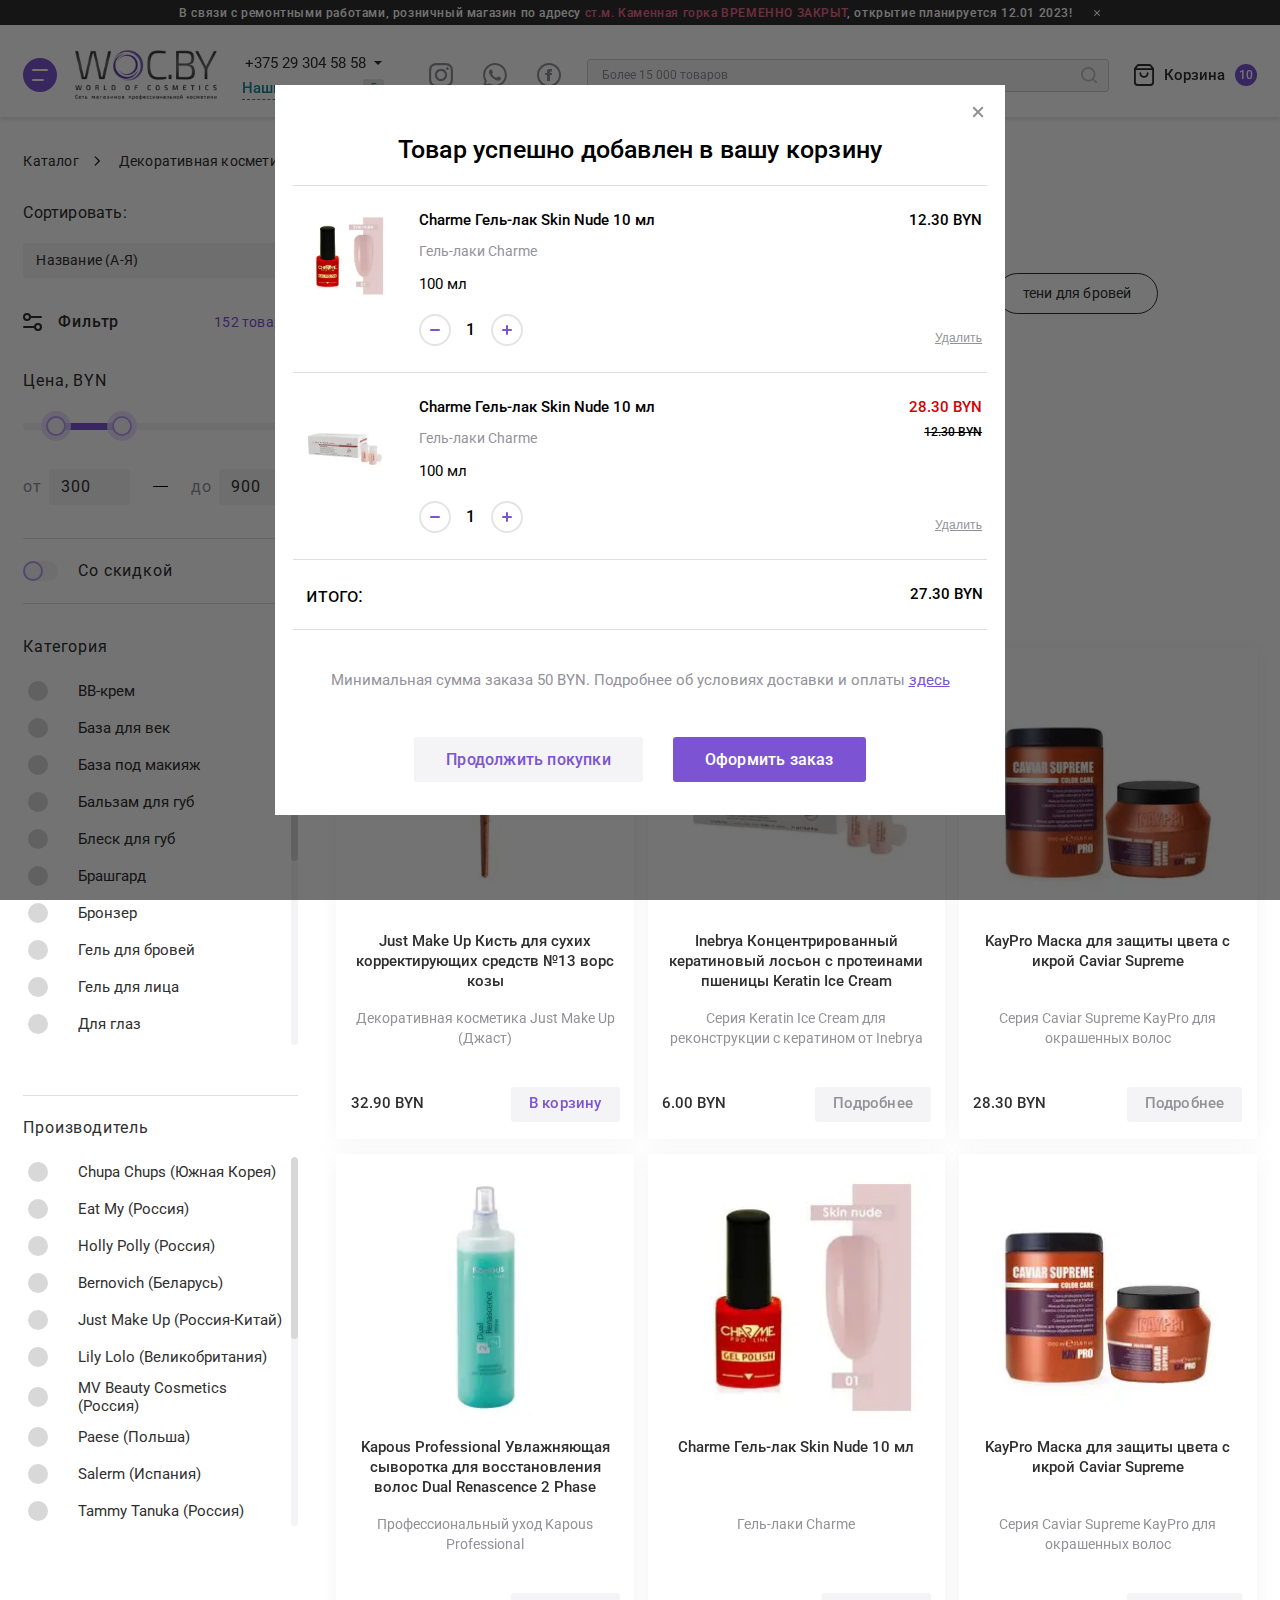
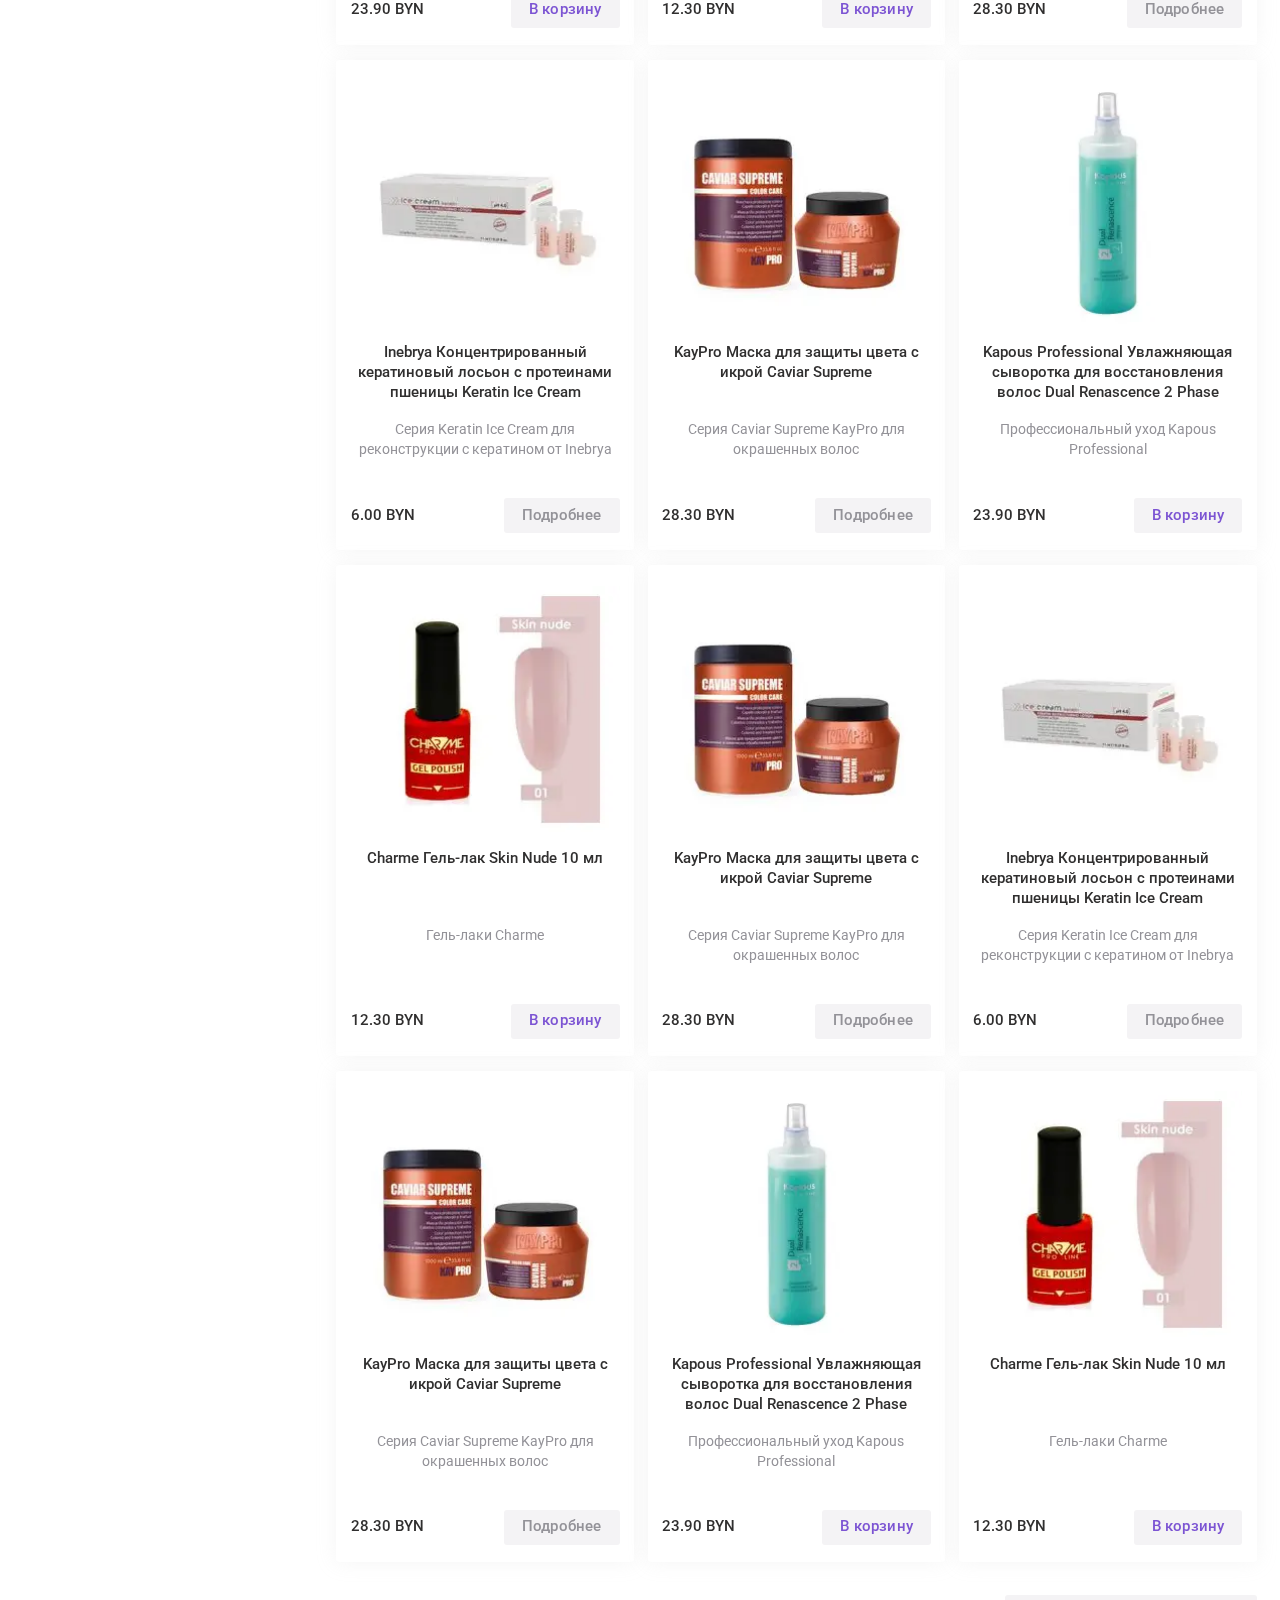
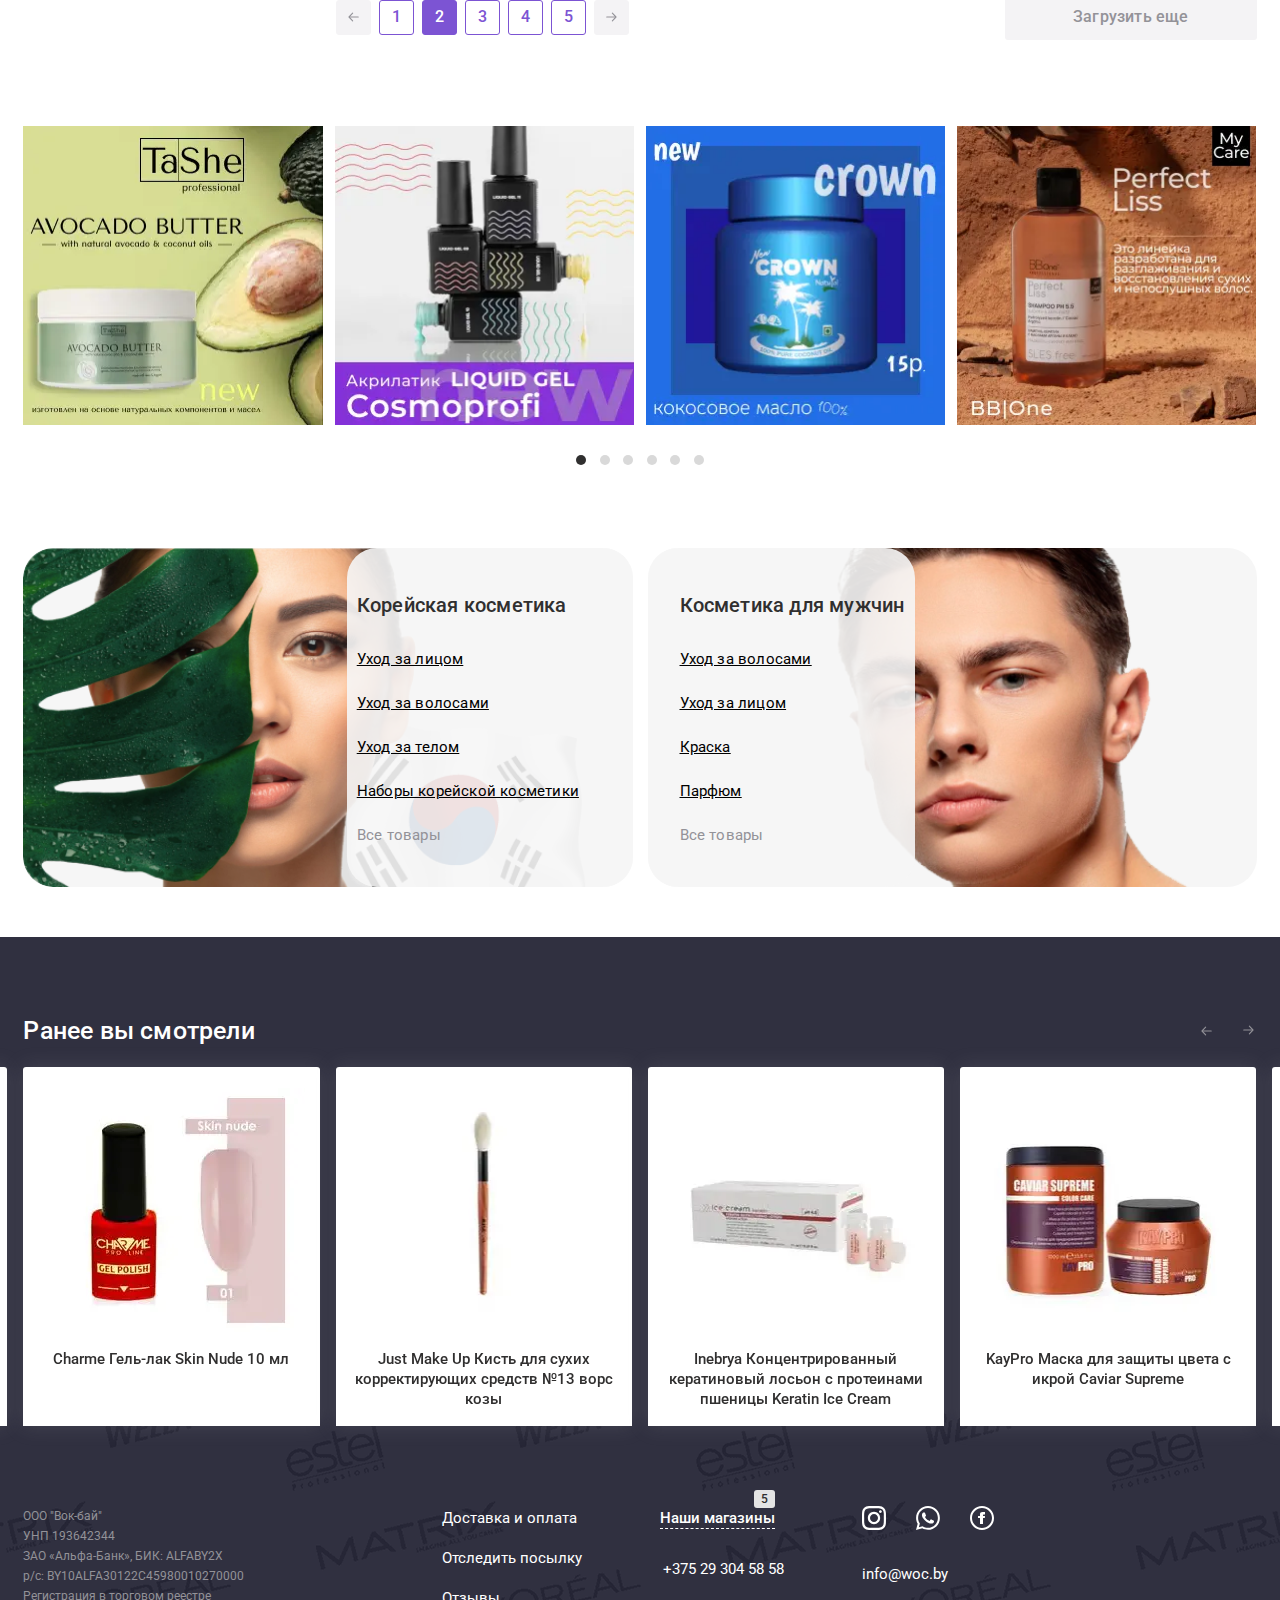
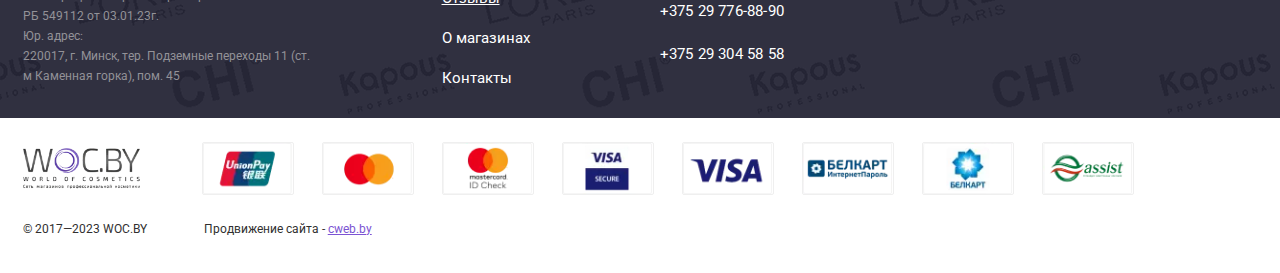
==== catalog.html @ 2f57cf98 "add project" ====
<!DOCTYPE html><html lang="ru"><head><meta charset="UTF-8"><meta http-equiv="X-UA-Compatible" content="IE=edge"><meta name="viewport" content="width=device-width,initial-scale=1"><meta name="format-detection" content="telephone=no"><meta name="description" content="Description"><title>Каталог - WOC</title><link rel="preconnect" href="https://fonts.googleapis.com"><link rel="preconnect" href="https://fonts.gstatic.com" crossorigin><link href="https://fonts.googleapis.com/css2?family=Inter&family=Poppins:wght@400;600&family=Roboto:wght@300;400;500;700&display=swap&_v=20230204043031" rel="stylesheet"><link rel="stylesheet" href="css/style.min.css?_v=20230204043031"><link rel="shortcut icon" href="data:,"></head><body><svg xmlns="http://www.w3.org/2000/svg" style="display: none;"><symbol id="arrow" viewBox="0 0 14 13" fill="none"><path d="M5.88281 1.54175L1.12489 6.50008L5.88281 11.4584" stroke-width="1.41667" stroke-linecap="round" stroke-linejoin="round"/><line x1="0.708333" y1="-0.708333" x2="11.8526" y2="-0.708333" transform="matrix(1 0 0 -1 1.31445 5.81421)" stroke-width="1.41667" stroke-linecap="round"/></symbol><symbol id="card" viewBox="0 0 16 12" fill="none"><rect x="1.33366" y="1.33341" width="13.3333" height="10" rx="1.33333" stroke-width="1.33333"/><path d="M0.666992 4.66675H15.3337" stroke-width="1.33333"/></symbol><symbol id="cart" viewBox="0 0 22 24" fill="none"><path d="M1.46356 4.44373C1.16403 4.80316 1 5.25623 1 5.7241V20C1 21.6569 2.34315 23 4 23H18C19.6569 23 21 21.6569 21 20V5.7241C21 5.25623 20.836 4.80316 20.5364 4.44373L18.2664 1.71963C17.8864 1.26365 17.3235 1 16.7299 1H5.27008C4.67652 1 4.11363 1.26365 3.73364 1.71963L1.46356 4.44373Z" stroke-width="2"/><path d="M1 5.5H21" stroke-width="2"/><path d="M15 10C15 12.2091 13.2091 14 11 14C8.79086 14 7 12.2091 7 10" stroke-width="2" stroke-linecap="round"/></symbol><symbol id="check" viewBox="0 0 10 7" fill="none"><path d="M8.99361 0.661865L3.77059 6.35971L1.39648 3.76978" stroke-width="1.26619" stroke-linecap="round" stroke-linejoin="round"/></symbol><symbol id="down" viewBox="0 0 10 6" fill="none"><path d="M0.916992 0.687988L4.97884 4.74984L9.04069 0.687988" stroke-width="1.16667" stroke-linecap="round" stroke-linejoin="round"/></symbol><symbol id="eye" viewBox="0 0 17 17" fill="none"><path d="M0.946257 9.38963C0.629895 8.83861 0.629893 8.16132 0.946252 7.6103C2.61083 4.71102 5.27333 2.83325 8.27384 2.83325C11.2743 2.83325 13.9368 4.711 15.6014 7.61024C15.9178 8.16126 15.9178 8.83855 15.6014 9.38956C13.9368 12.2888 11.2743 14.1666 8.27381 14.1666C5.27332 14.1666 2.61084 12.2889 0.946257 9.38963Z" stroke-width="1.41667"/><circle cx="8.27344" cy="8.5" r="2.125" stroke-width="1.41667"/></symbol><symbol id="facebook" viewBox="0 0 24 24"><path d="M12 2C17.514 2 22 6.486 22 12C22 17.514 17.514 22 12 22C6.486 22 2 17.514 2 12C2 6.486 6.486 2 12 2ZM12 0C5.373 0 0 5.373 0 12C0 18.627 5.373 24 12 24C18.627 24 24 18.627 24 12C24 5.373 18.627 0 12 0ZM10 10H8V12H10V18H13V12H14.82L15 10H13V9.167C13 8.689 13.096 8.5 13.558 8.5H15V6H12.596C10.798 6 10 6.792 10 8.308V10Z"/></symbol><symbol id="filter" viewBox="0 0 19 18" fill="none"><path d="M1 14H11" stroke-width="2" stroke-linecap="round"/><path d="M8 4H18" stroke-width="2" stroke-linecap="round"/><circle cx="15" cy="14" r="3" stroke-width="2"/><circle cx="4" cy="4" r="3" stroke-width="2"/></symbol><symbol id="gift" viewBox="0 0 15 15" stroke="none"><path fill-rule="evenodd" clip-rule="evenodd" d="M11.1144 4.18696C11.2551 4.08713 11.4065 3.96924 11.5544 3.83696C11.9519 3.48169 12.3248 3.02263 12.4003 2.53103C12.4625 2.14256 12.3381 1.79504 12.027 1.4679C11.6537 1.08971 11.1559 0.967034 10.6529 1.02069C11.1559 0.967041 11.6537 1.08972 12.027 1.46791C12.338 1.79505 12.4625 2.14257 12.4003 2.53104C12.2967 3.20569 11.6329 3.81905 11.1144 4.18697H13.8107C14.1011 4.18697 14.3292 4.41186 14.3292 4.69807H14.35L14.3498 7.49886H14.3499L14.35 4.69806H14.3293C14.3293 4.41185 14.1011 4.18696 13.8107 4.18696H11.1144ZM13.6447 7.49886H13.6447L13.6448 13.489C13.6448 13.6634 13.5601 13.815 13.4283 13.9068C13.5601 13.815 13.6448 13.6634 13.6448 13.489L13.6447 7.49886ZM0.69162 4.21648C0.746611 4.19735 0.806118 4.18697 0.868497 4.18697H3.56484C3.56484 4.18696 3.56484 4.18696 3.56483 4.18696H0.868521C0.806134 4.18696 0.746618 4.19734 0.69162 4.21648ZM3.24968 1.08696C3.95935 0.846098 4.82876 1.13119 5.43145 1.63148C6.44782 2.4901 7.04924 3.49178 7.3396 4.0438C7.33961 4.0438 7.33961 4.04379 7.33962 4.04378C7.28403 3.9381 7.21705 3.81595 7.13794 3.68148C6.80379 3.1135 6.25328 2.32572 5.43147 1.63147C4.82878 1.13118 3.95936 0.846083 3.24968 1.08696ZM12.1784 3.7021C12.443 3.3942 12.68 3.01322 12.7461 2.58526C12.8281 2.07047 12.6524 1.61757 12.2807 1.22669L12.2761 1.22202C11.8115 0.751412 11.1992 0.610427 10.6158 0.672668C10.0374 0.734368 9.46572 0.995617 9.02421 1.36218L9.02191 1.36412C8.23934 2.02527 7.69345 2.76537 7.33965 3.33818C6.98586 2.76532 6.43997 2.02524 5.65735 1.3641L5.65502 1.36217C5.21513 0.997013 4.64427 0.729888 4.06517 0.665152C3.48125 0.599878 2.86788 0.74076 2.40317 1.22197C2.02103 1.60045 1.8521 2.07787 1.93322 2.58538C1.99975 3.01591 2.24431 3.3976 2.5099 3.70349C2.54944 3.74903 2.59003 3.79355 2.63131 3.83696H0.868521C0.389631 3.83696 0 4.21381 0 4.69806V7.84886H0.705152V13.489C0.705152 13.9732 1.09478 14.3501 1.57367 14.3501H13.1263C13.6052 14.3501 13.9948 13.9732 13.9948 13.489L13.9947 7.84886H14.6998L14.7 4.34806H14.6061C14.4714 4.04387 14.1656 3.83696 13.8107 3.83696H12.0567C12.0982 3.7931 12.1389 3.74812 12.1784 3.7021ZM2.92184 1.75408C2.69368 1.979 2.61064 2.20388 2.65216 2.4697C2.75575 3.18517 3.83436 3.94166 4.29066 4.18694H6.9042C6.9042 4.18695 6.9042 4.18695 6.9042 4.18695H4.29063C3.83434 3.94167 2.75573 3.18517 2.65214 2.46971C2.61061 2.20389 2.69366 1.97901 2.92181 1.75409C3.05053 1.6231 3.19587 1.53555 3.35019 1.48274C3.19588 1.53555 3.05054 1.6231 2.92184 1.75408ZM6.30496 3.83694H4.38173C4.17077 3.71498 3.85568 3.50158 3.57477 3.24583C3.24245 2.94328 3.03153 2.64715 2.99857 2.41954L2.99797 2.41568C2.97694 2.28109 3.00413 2.1645 3.16758 2.00336L3.17148 1.9994C3.38404 1.78308 3.67405 1.72828 4.0117 1.79359C4.35472 1.85993 4.69611 2.04454 4.91763 2.22789C5.55084 2.75508 6.00425 3.35367 6.30496 3.83694ZM9.7145 1.7997C9.63469 1.85125 9.56144 1.90493 9.49662 1.95861C8.56328 2.73537 8.00329 3.65547 7.73376 4.18698H10.3472C10.3472 4.18698 10.3472 4.18698 10.3472 4.18697H7.73379C7.78617 4.08368 7.84952 3.96571 7.92444 3.83697C8.23507 3.30326 8.74469 2.58441 9.49664 1.9586C9.56146 1.90492 9.6347 1.85125 9.7145 1.7997ZM11.063 3.24591C10.7821 3.50162 10.467 3.715 10.2561 3.83697H8.33291C8.63354 3.35367 9.08693 2.75502 9.72017 2.22792C9.94169 2.04456 10.283 1.85999 10.6261 1.79365C10.9637 1.72836 11.2537 1.78318 11.4664 1.99949L11.4703 2.00336C11.6336 2.16434 11.6608 2.281 11.6398 2.41588L11.6393 2.4195C11.6063 2.64723 11.3953 2.94337 11.063 3.24591ZM1.07319 6.74005V4.94585H6.7614V6.74002L1.07319 6.74005ZM0.788053 4.60191C0.748007 4.61544 0.723163 4.65067 0.723163 4.6981V7.09006L7.11137 7.09003V7.09002L0.723187 7.09005V4.6981C0.723187 4.65067 0.748021 4.61545 0.788053 4.60191ZM6.76144 13.2208H1.79919V7.84893H6.76144V13.2208ZM12.8385 13.2413L7.87623 13.2411V7.84881H12.8385L12.8385 13.2413ZM7.52623 7.49882H7.52621V13.5911L13.0848 13.5913C13.0876 13.5913 13.0903 13.5912 13.0931 13.591C13.0903 13.5912 13.0876 13.5913 13.0848 13.5913L7.52623 13.5911V7.49882ZM13.5645 6.74005H7.87633V4.94588H13.5645L13.5645 6.74005ZM13.9145 7.09005H7.52633V4.59588H7.52631V7.09006H13.9145V7.09005ZM1.53215 13.5708C1.49063 13.5708 1.44919 13.5298 1.44919 13.489V7.49894H1.44917V13.489C1.44917 13.5298 1.49061 13.5708 1.53213 13.5708H7.11142V13.5708H1.53215Z"/></symbol><symbol id="heart" viewBox="0 0 15 13" fill="none"><path d="M2.50191 2.04341C1.22202 3.32331 1.22202 5.39842 2.50191 6.67831L7.4662 11.6426L7.50032 11.6085L7.53449 11.6426L12.4988 6.67835C13.7787 5.39846 13.7787 3.32335 12.4988 2.04346C11.2189 0.763565 9.14377 0.763566 7.86388 2.04346L7.73607 2.17127C7.60589 2.30144 7.39484 2.30144 7.26466 2.17127L7.13681 2.04341C5.85692 0.763523 3.7818 0.763524 2.50191 2.04341Z" stroke-width="1.33333" stroke-linecap="round" stroke-linejoin="round"/></symbol><symbol id="instagram" viewBox="0 0 24 24"><path d="M12 2.163C15.204 2.163 15.584 2.175 16.85 2.233C20.102 2.381 21.621 3.924 21.769 7.152C21.827 8.417 21.838 8.797 21.838 12.001C21.838 15.206 21.826 15.585 21.769 16.85C21.62 20.075 20.105 21.621 16.85 21.769C15.584 21.827 15.206 21.839 12 21.839C8.796 21.839 8.416 21.827 7.151 21.769C3.891 21.62 2.38 20.07 2.232 16.849C2.174 15.584 2.162 15.205 2.162 12C2.162 8.796 2.175 8.417 2.232 7.151C2.381 3.924 3.896 2.38 7.151 2.232C8.417 2.175 8.796 2.163 12 2.163ZM12 0C8.741 0 8.333 0.014 7.053 0.072C2.695 0.272 0.273 2.69 0.073 7.052C0.014 8.333 0 8.741 0 12C0 15.259 0.014 15.668 0.072 16.948C0.272 21.306 2.69 23.728 7.052 23.928C8.333 23.986 8.741 24 12 24C15.259 24 15.668 23.986 16.948 23.928C21.302 23.728 23.73 21.31 23.927 16.948C23.986 15.668 24 15.259 24 12C24 8.741 23.986 8.333 23.928 7.053C23.732 2.699 21.311 0.273 16.949 0.073C15.668 0.014 15.259 0 12 0V0ZM12 5.838C8.597 5.838 5.838 8.597 5.838 12C5.838 15.403 8.597 18.163 12 18.163C15.403 18.163 18.162 15.404 18.162 12C18.162 8.597 15.403 5.838 12 5.838ZM12 16C9.791 16 8 14.21 8 12C8 9.791 9.791 8 12 8C14.209 8 16 9.791 16 12C16 14.21 14.209 16 12 16ZM18.406 4.155C17.61 4.155 16.965 4.8 16.965 5.595C16.965 6.39 17.61 7.035 18.406 7.035C19.201 7.035 19.845 6.39 19.845 5.595C19.845 4.8 19.201 4.155 18.406 4.155Z"/></symbol><symbol id="ok" viewBox="0 0 13 23"><path d="M6.50795 11.6876C9.71094 11.6865 12.3054 9.06869 12.3043 5.8417C12.3033 2.61366 9.70578 -0.00104099 6.50382 3.10914e-07C3.30187 0.00104161 0.706412 2.61887 0.707445 5.84586C0.711578 9.07181 3.30703 11.6855 6.50795 11.6876ZM6.50795 3.42588C7.83461 3.42588 8.9102 4.50987 8.9102 5.8469C8.9102 7.18393 7.83461 8.26688 6.50795 8.26688C5.1813 8.26688 4.10571 7.18289 4.10571 5.84586C4.10778 4.50987 5.18233 3.42692 6.50795 3.42588ZM8.85233 16.4557C10.0457 16.1829 11.1843 15.707 12.2206 15.0499C13.01 14.5366 13.2373 13.4765 12.728 12.681C12.2268 11.8979 11.1957 11.6615 10.4084 12.1499C8.02059 13.6546 4.98912 13.6546 2.60134 12.1499C1.80886 11.649 0.762206 11.8885 0.263159 12.6862C-0.237953 13.4848 -0.00237881 14.5428 0.791136 15.0478C0.792169 15.0478 0.793202 15.0489 0.793202 15.0489C1.82849 15.7049 2.9671 16.1808 4.15944 16.4546L0.917189 19.7222C0.271425 20.4095 0.301389 21.4945 0.984348 22.1453C1.64044 22.7701 2.6654 22.7701 3.3215 22.1453L6.50589 18.934L9.69234 22.1453C10.3557 22.8128 11.4292 22.8128 12.0925 22.1453C12.7548 21.4768 12.7548 20.3949 12.0925 19.7264L8.85233 16.4557Z"/></symbol><symbol id="percent" viewBox="0 0 12 12" stroke="none"><path d="M0.586966 0.587057C-0.112874 1.2869 -0.112874 2.42153 0.586966 3.12137C1.28681 3.82121 2.42144 3.82121 3.12128 3.12137C3.82112 2.42153 3.82112 1.2869 3.12128 0.587057C2.42144 -0.112783 1.28681 -0.112783 0.586966 0.587057ZM0.225 10.0001C-0.075 10.3001 -0.075 10.7863 0.225 11.0862C0.524822 11.386 1.01124 11.3862 1.31108 11.0862L11.0862 1.31108C11.3862 1.01108 11.3862 0.52484 11.0862 0.225C10.7862 -0.075 10.2999 -0.075 10.0001 0.225L0.225 10.0001ZM8.1898 8.18989C7.48996 8.88973 7.48996 10.0244 8.1898 10.7242C8.88964 11.424 10.0243 11.424 10.7241 10.7242C11.4239 10.0244 11.4239 8.88973 10.7241 8.18989C10.0243 7.49005 8.88964 7.49005 8.1898 8.18989Z"/></symbol><symbol id="phone" viewBox="0 0 16 16" fill="none"><path d="M11.5682 1.32146L13.8902 1.57946C14.5127 1.64863 14.9928 2.14234 14.9274 2.76524C14.764 4.32243 13.9944 7.39287 10.6939 10.6934C7.39341 13.9939 4.32255 14.7639 2.76508 14.9276C2.14207 14.9931 1.64819 14.513 1.57901 13.8904L1.32104 11.5686C1.26207 11.0379 1.52405 10.5228 1.98772 10.258L3.65099 9.30779C4.17529 9.00828 4.83518 9.09669 5.26215 9.52366L5.68885 9.95036C6.00546 10.267 6.46171 10.4009 6.86635 10.2092C7.3458 9.98213 8.03875 9.56092 8.79962 8.80004C9.5605 8.03916 9.98171 7.34622 10.2088 6.86677C10.4005 6.46213 10.2665 6.00588 9.94994 5.68927L9.52324 5.26257C9.09627 4.8356 9.00786 4.17571 9.30738 3.65141L10.2575 1.98814C10.5224 1.52447 11.0375 1.26249 11.5682 1.32146Z" stroke-width="1.33913" stroke-linecap="round" stroke-linejoin="round"/></symbol><symbol id="search" viewBox="0 0 18 18" fill="none"><path d="M8.2 15.4C12.1764 15.4 15.4 12.1764 15.4 8.2C15.4 4.22355 12.1764 1 8.2 1C4.22355 1 1 4.22355 1 8.2C1 12.1764 4.22355 15.4 8.2 15.4Z" stroke-width="2" stroke-linecap="round" stroke-linejoin="round"/><path d="M16.9998 17L13.7998 13.8" stroke-width="2" stroke-linecap="round" stroke-linejoin="round"/></symbol><symbol id="share" viewBox="0 0 18 22"><path d="M14.2502 0.000228279C12.1881 0.000228279 10.5002 1.72738 10.5002 3.83742C10.5002 4.16718 10.5478 4.48285 10.6252 4.78868L6.05469 7.9783C5.41781 7.46795 4.61669 7.16281 3.75 7.16281C1.6879 7.16281 0 8.88995 0 11C0 13.11 1.6879 14.8372 3.75 14.8372C4.62053 14.8372 5.42428 14.5281 6.06254 14.0139L10.625 17.2035C10.5464 17.5117 10.5 17.8304 10.5 18.1628C10.5 20.2729 12.1879 22 14.25 22C16.3121 22 18 20.2729 18 18.1628C18 16.0528 16.3121 14.3256 14.25 14.3256C13.0544 14.3256 11.9849 14.9055 11.297 15.8045L7.03916 12.8387C7.33387 12.2914 7.50005 11.6658 7.50005 11C7.50005 10.3303 7.32933 9.70289 7.0313 9.15331L11.297 6.18743C11.9847 7.08926 13.0523 7.67439 14.25 7.67439C16.3121 7.67439 18 5.94724 18 3.83719C18 1.72715 16.3121 0 14.25 0L14.2502 0.000228279ZM14.2502 1.5352C15.5017 1.5352 16.5001 2.55694 16.5001 3.83742C16.5001 5.11809 15.5016 6.13965 14.2502 6.13965C12.9986 6.13965 12.0003 5.1179 12.0003 3.83742C12.0003 2.55676 12.9988 1.5352 14.2502 1.5352ZM3.75019 8.69796C5.00175 8.69796 6.0001 9.7197 6.0001 11.0002C6.0001 12.2808 5.00157 13.3024 3.75019 13.3024C2.49862 13.3024 1.50028 12.2807 1.50028 11.0002C1.50028 9.71952 2.4988 8.69796 3.75019 8.69796ZM14.2502 15.8607C15.5017 15.8607 16.5001 16.8825 16.5001 18.1629C16.5001 19.4436 15.5016 20.4652 14.2502 20.4652C12.9986 20.4652 12.0003 19.4434 12.0003 18.1629C12.0003 16.8823 12.9988 15.8607 14.2502 15.8607Z"/></symbol><symbol id="star" viewBox="0 0 15 15"><path d="M6.77055 1.66123C6.93095 1.277 7.4753 1.277 7.6357 1.66123L9.01168 4.95741C9.07578 5.11097 9.21649 5.21903 9.38138 5.24135L13.0079 5.73218C13.4142 5.78718 13.5591 6.30061 13.2414 6.55987L10.4412 8.84488C10.3028 8.95784 10.2406 9.13967 10.2809 9.31374L11.1761 13.1824C11.2731 13.6013 10.8021 13.9188 10.4502 13.6718L7.47241 11.5818C7.3108 11.4684 7.09545 11.4684 6.93384 11.5818L3.95606 13.6718C3.60417 13.9188 3.13317 13.6013 3.23009 13.1824L4.12528 9.31373C4.16556 9.13967 4.10339 8.95785 3.96497 8.84489L1.16488 6.55987C0.847173 6.3006 0.992014 5.78718 1.39837 5.73218L5.02487 5.24135C5.18976 5.21903 5.33047 5.11097 5.39457 4.95741L6.77055 1.66123Z" stroke-width="1.25" stroke-miterlimit="3.3292" stroke-linecap="round" stroke-linejoin="round"/></symbol><symbol id="star-fill" viewBox="0 0 12 12"><path d="M9.38346 11.9999C9.29985 11.9999 9.21586 11.979 9.13903 11.9367L5.99995 10.2093L2.86086 11.9366C2.78404 11.9791 2.70005 11.9998 2.61643 11.9998C2.50752 11.9998 2.39926 11.9644 2.30764 11.8949C2.1459 11.7718 2.0648 11.5633 2.09875 11.3571L2.69818 7.69832L0.15863 5.10719C0.0153997 4.96106 -0.0360343 4.74261 0.0257236 4.54353C0.0875743 4.34454 0.25201 4.19948 0.449824 4.1694L3.95939 3.63553L5.52888 0.306464C5.61743 0.118773 5.80001 0 5.99996 0C6.19992 0 6.38249 0.118768 6.47104 0.306464L8.04063 3.63553L11.5502 4.1694C11.748 4.19939 11.9125 4.34444 11.9743 4.54353C12.036 4.74252 11.9845 4.96107 11.8414 5.10719L9.30183 7.69832L9.90127 11.3571C9.93512 11.5632 9.85411 11.7717 9.69237 11.8949C9.60076 11.9646 9.49232 12 9.38349 12L9.38346 11.9999Z"/></symbol><symbol id="telegram" viewBox="0 0 24 20"><path fill-rule="evenodd" clip-rule="evenodd" d="M18.3844 19.7789C18.7064 20.0069 19.1214 20.0639 19.4914 19.9239C19.8614 19.7829 20.1334 19.4669 20.2154 19.0839C21.0844 14.9999 23.1924 4.6629 23.9834 0.947904C24.0434 0.667904 23.9434 0.376904 23.7234 0.189904C23.5034 0.00290415 23.1984 -0.051096 22.9264 0.049904C18.7334 1.6019 5.8204 6.4469 0.542398 8.3999C0.207398 8.5239 -0.0106021 8.8459 0.000397854 9.1989C0.0123979 9.5529 0.250398 9.8599 0.593398 9.9629C2.9604 10.6709 6.0674 11.6559 6.0674 11.6559C6.0674 11.6559 7.5194 16.0409 8.2764 18.2709C8.3714 18.5509 8.5904 18.7709 8.8794 18.8469C9.1674 18.9219 9.4754 18.8429 9.6904 18.6399C10.9064 17.4919 12.7864 15.7169 12.7864 15.7169C12.7864 15.7169 16.3584 18.3359 18.3844 19.7789ZM7.3744 11.1019L9.0534 16.6399L9.4264 13.1329C9.4264 13.1329 15.9134 7.2819 19.6114 3.9469C19.7194 3.8489 19.7344 3.6849 19.6444 3.5699C19.5554 3.4549 19.3914 3.4279 19.2684 3.5059C14.9824 6.2429 7.3744 11.1019 7.3744 11.1019Z"/></symbol><symbol id="viber" viewBox="0 0 24 24"><path fill-rule="evenodd" clip-rule="evenodd" d="M12.892 13.745C12.892 13.745 13.319 13.783 13.548 13.498L13.996 12.935C14.212 12.655 14.734 12.477 15.245 12.761C15.921 13.143 16.795 13.743 17.394 14.302C17.724 14.58 17.801 14.99 17.576 15.423L17.574 15.432C17.342 15.84 17.033 16.223 16.642 16.58L16.633 16.586C16.193 16.953 15.687 17.166 15.146 16.99L15.136 16.976C14.164 16.701 11.832 15.512 10.346 14.327C7.91501 12.409 6.18701 9.245 5.70901 7.549L5.69401 7.539C5.51801 6.996 5.73301 6.49 6.09801 6.051L6.10501 6.043C6.46201 5.652 6.84401 5.342 7.25301 5.111L7.26201 5.109C7.69401 4.884 8.10401 4.96 8.38301 5.291C8.75001 5.67 9.43901 6.582 9.92301 7.44C10.207 7.95 10.029 8.473 9.75001 8.688L9.18601 9.136C8.90201 9.366 8.93901 9.793 8.93901 9.793C8.93901 9.793 9.77301 12.949 12.892 13.745ZM17.799 11.129C17.632 11.129 17.496 10.994 17.495 10.827C17.481 8.997 16.931 7.539 15.861 6.495C14.789 5.45 13.434 4.914 11.834 4.903C11.666 4.902 11.531 4.765 11.533 4.597C11.534 4.43 11.669 4.296 11.836 4.296H11.838C13.6 4.308 15.096 4.902 16.285 6.06C17.475 7.222 18.087 8.825 18.102 10.823C18.103 10.99 17.969 11.127 17.801 11.129H17.799ZM16.204 10.505H16.197C16.029 10.501 15.896 10.362 15.9 10.195C15.924 9.157 15.627 8.317 14.994 7.626C14.364 6.937 13.499 6.561 12.349 6.477C12.182 6.464 12.056 6.319 12.068 6.152C12.081 5.985 12.226 5.859 12.393 5.871C13.687 5.966 14.713 6.419 15.442 7.216C16.175 8.016 16.534 9.023 16.507 10.208C16.503 10.373 16.368 10.505 16.204 10.505ZM14.646 9.983C14.485 9.983 14.351 9.857 14.343 9.694C14.292 8.664 13.806 8.16 12.816 8.106C12.648 8.097 12.52 7.954 12.529 7.787C12.538 7.619 12.68 7.491 12.848 7.5C14.156 7.57 14.882 8.319 14.949 9.664C14.958 9.831 14.829 9.974 14.661 9.982L14.646 9.983ZM21.463 13.452C20.858 18.329 17.291 18.637 16.633 18.848C16.353 18.938 13.751 19.585 10.481 19.372C10.481 19.372 8.04301 22.312 7.28201 23.077C7.16301 23.196 7.02401 23.244 6.93001 23.222C6.79901 23.19 6.76301 23.034 6.76501 22.808L6.78501 18.792C2.02301 17.469 2.30001 12.496 2.35401 9.893C2.40801 7.29 2.89701 5.157 4.35001 3.723C6.96001 1.359 12.337 1.712 12.337 1.712C16.878 1.732 19.054 3.099 19.559 3.557C21.234 4.991 22.087 8.424 21.463 13.452ZM20.811 2.339C20.214 1.791 17.804 0.0409988 12.436 0.0169988C12.436 0.0169988 6.10601 -0.365001 3.02001 2.467C1.30201 4.185 0.698007 6.698 0.634007 9.815C0.571007 12.933 0.488007 18.773 6.11801 20.357L6.12401 20.359L6.12001 22.775C6.12001 22.775 6.08501 23.754 6.72901 23.954C7.50801 24.195 7.96501 23.452 8.71001 22.65C9.11801 22.21 9.68101 21.564 10.107 21.07C13.958 21.392 16.919 20.653 17.256 20.544C18.033 20.291 22.433 19.728 23.149 13.887C23.887 7.865 22.791 4.057 20.811 2.339Z"/></symbol><symbol id="vk" viewBox="0 0 24 14"><path d="M13.162 13.994C13.771 13.994 14.02 13.588 14.013 13.079C13.982 11.162 14.727 10.13 16.072 11.475C17.56 12.963 17.868 13.994 19.675 13.994H22.875C23.683 13.994 24.001 13.734 24.001 13.326C24.001 12.463 22.58 10.94 21.376 9.822C19.69 8.257 19.611 8.22 21.063 6.336C22.864 3.997 25.22 1 23.136 1H19.155C18.383 1 18.327 1.435 18.052 2.083C17.057 4.43 15.166 7.47 14.448 7.005C13.697 6.52 14.041 4.599 14.098 1.744C14.113 0.99 14.109 0.473 12.957 0.205C12.328 0.0599999 11.716 0 11.148 0C8.875 0 7.307 0.953 8.198 1.119C9.769 1.412 9.618 4.811 9.252 6.279C8.614 8.835 6.216 4.255 5.217 1.974C4.976 1.426 4.902 1 4.042 1H0.787C0.295 1 0 1.16 0 1.516C0 2.118 2.96 8.236 5.786 11.286C8.542 14.261 11.266 13.994 13.162 13.994Z"/></symbol><symbol id="whatsapp" viewBox="0 0 24 24"><path d="M0 24L1.687 17.837C0.646 16.033 0.099 13.988 0.1 11.891C0.103 5.335 5.438 0 11.993 0C15.174 0.001 18.16 1.24 20.406 3.488C22.651 5.736 23.887 8.724 23.886 11.902C23.883 18.459 18.548 23.794 11.993 23.794C10.003 23.793 8.042 23.294 6.305 22.346L0 24ZM6.597 20.193C8.273 21.188 9.873 21.784 11.989 21.785C17.437 21.785 21.875 17.351 21.878 11.9C21.88 6.438 17.463 2.01 11.997 2.008C6.545 2.008 2.11 6.442 2.108 11.892C2.107 14.117 2.759 15.783 3.854 17.526L2.855 21.174L6.597 20.193ZM17.984 14.729C17.91 14.605 17.712 14.531 17.414 14.382C17.117 14.233 15.656 13.514 15.383 13.415C15.111 13.316 14.913 13.266 14.714 13.564C14.516 13.861 13.946 14.531 13.773 14.729C13.6 14.927 13.426 14.952 13.129 14.803C12.832 14.654 11.874 14.341 10.739 13.328C9.856 12.54 9.259 11.567 9.086 11.269C8.913 10.972 9.068 10.811 9.216 10.663C9.35 10.53 9.513 10.316 9.662 10.142C9.813 9.97 9.862 9.846 9.962 9.647C10.061 9.449 10.012 9.275 9.937 9.126C9.862 8.978 9.268 7.515 9.021 6.92C8.779 6.341 8.534 6.419 8.352 6.41L7.782 6.4C7.584 6.4 7.262 6.474 6.99 6.772C6.718 7.07 5.95 7.788 5.95 9.251C5.95 10.714 7.015 12.127 7.163 12.325C7.312 12.523 9.258 15.525 12.239 16.812C12.948 17.118 13.502 17.301 13.933 17.438C14.645 17.664 15.293 17.632 15.805 17.556C16.376 17.471 17.563 16.837 17.811 16.143C18.059 15.448 18.059 14.853 17.984 14.729Z"/></symbol></svg><div class="wrapper"><header class="header"><div class="header__wrapper"><div class="header__warning header-warning lock-padding"><div class="header-warning__container"><div class="header-warning__inner"><p class="header-warning__text">В связи с ремонтными работами, розничный магазин по адресу <mark>ст.м. Каменная горка ВРЕМЕННО ЗАКРЫТ</mark>, открытие планируется 12.01 2023!</p><button class="header-warning__close" aria-label="#"></button></div></div></div><div class="header__main lock-padding"><div class="header__container"><div class="header__inner"><div class="header__top header-top"><button class="header-top__burger header-burger" aria-label="#"><span></span> <span></span></button><div class="header-top__logo header-logo"><a class="header-logo__link image" href="#"><picture><source srcset="img/logo.webp" type="image/webp"><img src="img/logo.png" alt="Лого" width="176" height="62"></picture></a></div><div class="header-top__inner"><div class="header-top__phone-stores"><div class="header-top__phone header-phone"><div class="header-phone__main"><a class="header-phone__tel" href="tel:+375293045858" data-da=".header-phone__list-item_main,767,first">+375 29 304 58 58</a> <button class="header-phone__show" aria-label="#"><svg width="16" height="16"><use xlink:href="#phone"></use></svg></button></div><div class="header-phone__inner"><ul class="header-phone__list"><li class="header-phone__list-item header-phone__list-item_main"></li><li class="header-phone__list-item"><a class="header-phone__tel header-phone__tel_list" href="tel:+375297768890">+375 29 776-88-90</a></li><li class="header-phone__list-item"><a class="header-phone__tel header-phone__tel_list" href="tel:+375293045858">+375 29 304 58 58</a></li><li class="header-phone__list-item header-phone__list-item_socials"><div class="header-phone__socials header-socials"><ul class="header-socials__list"><li class="header-socials__item"><a class="header-socials__link" href="#" target="_blank" aria-label="#"><svg width="24" height="24"><use xlink:href="#instagram"></use></svg></a></li><li class="header-socials__item"><a class="header-socials__link" href="#" target="_blank" aria-label="#"><svg width="24" height="24"><use xlink:href="#whatsapp"></use></svg></a></li><li class="header-socials__item"><a class="header-socials__link" href="#" target="_blank" aria-label="#"><svg width="24" height="24"><use xlink:href="#facebook"></use></svg></a></li></ul></div></li></ul></div></div><div class="header-top__stores header-stores"><a class="header-stores__link" href="#" data-count="5" data-da=".header-links__item_stores,767,first"><span>Наши магазины</span></a></div></div><div class="header-top__socials header-socials" data-da=".header-nav,1199,last"><div class="header-socials__tels"><a class="header-socials__tel" href="tel:+375293045858">+375 29 304 58 58</a> <a class="header-socials__tel" href="tel:+375297768890">+375 29 776-88-90</a> <a class="header-socials__tel" href="tel:+375293045858">+375 29 304 58 58</a></div><ul class="header-socials__list"><li class="header-socials__item"><a class="header-socials__link" href="#" target="_blank" aria-label="#"><svg width="24" height="24"><use xlink:href="#instagram"></use></svg></a></li><li class="header-socials__item"><a class="header-socials__link" href="#" target="_blank" aria-label="#"><svg width="24" height="24"><use xlink:href="#whatsapp"></use></svg></a></li><li class="header-socials__item"><a class="header-socials__link" href="#" target="_blank" aria-label="#"><svg width="24" height="24"><use xlink:href="#facebook"></use></svg></a></li></ul><a class="header-socials__mail" href="mailto:info@woc.by">info@woc.by</a></div><nav class="header-top__nav header-nav" data-da=".header-top,319,last"><div class="header-nav__spollers"></div><div class="header-nav__links"><ul class="header-nav__list"><li class="header-nav__item"><a class="header-nav__link" href="#">Доставка и оплата</a></li><li class="header-nav__item"><a class="header-nav__link" href="#">Отследить посылку</a></li><li class="header-nav__item"><a class="header-nav__link" href="#" data-count="103">Отзывы</a></li><li class="header-nav__item"><a class="header-nav__link" href="#">О магазинах</a></li><li class="header-nav__item"><a class="header-nav__link" href="#">Контакты</a></li></ul></div></nav></div><form class="header-top__form header-form" id="header-form" action="#"><div class="header-form__inner"><div class="header-form__input-block"><input class="header-form__input" id="header-form-text" name="header-form-text" type="text" placeholder="Более 15 000 товаров"></div><button class="header-form__button" type="submit" aria-label="#"><svg width="16" height="16"><use xlink:href="#search"></use></svg></button></div></form></div><div class="header__bottom header-bottom"><div class="header-bottom__buttons header-buttons"><button class="header-buttons__button">Все товары</button><div class="header-buttons__links header-links"><div class="header-links__column"><ul class="header-links__list header-links__list_left" data-da=".header-nav,1399,first"><li class="header-links__item header-links__item_stores"></li><li class="header-links__item"><a class="header-links__link" href="#"><svg width="11" height="11"><use xlink:href="#percent"></use></svg> <span>Скидки</span></a></li><li class="header-links__item"><a class="header-links__link" href="#"><svg width="14" height="14"><use xlink:href="#star"></use></svg> <span>Новинки</span></a></li><li class="header-links__item"><a class="header-links__link" href="#"><svg width="12" height="11"><use xlink:href="#heart"></use></svg> <span>Популярное</span></a></li></ul></div><div class="header-links__column"><ul class="header-links__list header-links__list_right" data-da=".header-nav__links,1399,first"><li class="header-links__item"><a class="header-links__link" href="#"><svg width="15" height="11"><use xlink:href="#card"></use></svg> <span>Карта скидки</span></a></li><li class="header-links__item"><a class="header-links__link" href="#"><svg width="15" height="14"><use xlink:href="#gift"></use></svg> <span>Подарочный сертификат</span></a></li></ul></div></div><button class="header-buttons__search"><svg width="16" height="16"><use xlink:href="#search"></use></svg></button></div><div class="header-bottom__cart header-cart"><a class="header-cart__link" href="#" data-count="10"><svg width="20" height="22"><use xlink:href="#cart"></use></svg> <span>Корзина</span></a><div class="header-cart__info"><div class="header-cart__count" data-count="10">товаров</div><div class="header-cart__amount">(15 325.6 BYN)</div></div></div></div></div></div></div><div class="header__products header-products" data-tabs><div class="header-products__container"><div class="header-products__inner"><button class="header-products__button" data-products-tab="Косметика для волос">Косметика для волос</button> <button class="header-products__button" data-products-tab="Средства для окрашивания волос">Средства для окрашивания волос</button> <button class="header-products__button" data-products-tab="Косметика для лица и тела">Косметика для лица и тела</button> <button class="header-products__button" data-products-tab="Декоративная косметика">Декоративная косметика</button> <button class="header-products__button" data-products-tab="Маникюр и педикюр">Маникюр и педикюр</button> <button class="header-products__button" data-products-tab="Моделирование ресниц и бровей">Моделирование ресниц и бровей</button> <button class="header-products__button" data-products-tab="Депиляция">Депиляция</button> <button class="header-products__button" data-products-tab="Инструменты и Аксессуары">Инструменты и Аксессуары</button> <button class="header-products__button" data-products-tab="Одноразовая продукция">Одноразовая продукция</button> <button class="header-products__button" data-products-tab="Корейская косметика">Корейская косметика</button> <button class="header-products__button" data-products-tab="Косметика для мужчин">Косметика для мужчин</button><div class="header-products__panels" data-spollers="1399,max" data-one-spoller data-panels data-da=".header-nav__spollers,1399,first" hidden><div class="header-products__panel" data-panel="Косметика для волос" hidden><button class="header-products__spoller-button" data-spoller>Косметика для волос <span></span></button><div class="header-products__brands"><div class="header-products__brands-count">152 брендов</div><ul class="header-products__brands-list"><li class="header-products__brand-item"><a class="header-products__brand-link" href="#"><span class="header-products__brand-icon image"><picture><source srcset="img/icons/header/brands/1.webp" type="image/webp"><img src="img/icons/header/brands/1.jpg" alt="#" width="30" height="16"></picture></span><span class="header-products__brand">Alan Hadash (Израиль)</span></a></li><li class="header-products__brand-item"><a class="header-products__brand-link" href="#"><span class="header-products__brand-icon image"><picture><source srcset="img/icons/header/brands/2.webp" type="image/webp"><img src="img/icons/header/brands/2.png" alt="#" width="30" height="10"></picture></span><span class="header-products__brand">Batiste (Великобритания)</span></a></li><li class="header-products__brand-item"><a class="header-products__brand-link" href="#"><span class="header-products__brand-icon image"><picture><source srcset="img/icons/header/brands/3.webp" type="image/webp"><img src="img/icons/header/brands/3.png" alt="#" width="30" height="9"></picture></span><span class="header-products__brand">Elgon (Италия)</span></a></li><li class="header-products__brand-item"><a class="header-products__brand-link" href="#"><span class="header-products__brand-icon image"><picture><source srcset="img/icons/header/brands/4.webp" type="image/webp"><img src="img/icons/header/brands/4.png" alt="#" width="30" height="18"></picture></span><span class="header-products__brand">COCOCHOCO (Израиль)</span></a></li><li class="header-products__brand-item"><a class="header-products__brand-link" href="#"><span class="header-products__brand-icon image"><picture><source srcset="img/icons/header/brands/5.webp" type="image/webp"><img src="img/icons/header/brands/5.png" alt="#" width="30" height="12"></picture></span><span class="header-products__brand">CHI (США)</span></a></li><li class="header-products__brand-item"><a class="header-products__brand-link" href="#"><span class="header-products__brand-icon image"><picture><source srcset="img/icons/header/brands/6.webp" type="image/webp"><img src="img/icons/header/brands/6.jpg" alt="#" width="30" height="16"></picture></span><span class="header-products__brand">BES (Италия)</span></a></li><li class="header-products__brand-item"><a class="header-products__brand-link" href="#"><span class="header-products__brand-icon image"><picture><source srcset="img/icons/header/brands/1.webp" type="image/webp"><img src="img/icons/header/brands/1.jpg" alt="#" width="30" height="16"></picture></span><span class="header-products__brand">Alan Hadash (Израиль)</span></a></li><li class="header-products__brand-item"><a class="header-products__brand-link" href="#"><span class="header-products__brand-icon image"><picture><source srcset="img/icons/header/brands/2.webp" type="image/webp"><img src="img/icons/header/brands/2.png" alt="#" width="30" height="10"></picture></span><span class="header-products__brand">Batiste (Великобритания)</span></a></li><li class="header-products__brand-item"><a class="header-products__brand-link" href="#"><span class="header-products__brand-icon image"><picture><source srcset="img/icons/header/brands/3.webp" type="image/webp"><img src="img/icons/header/brands/3.png" alt="#" width="30" height="9"></picture></span><span class="header-products__brand">Elgon (Италия)</span></a></li><li class="header-products__brand-item"><a class="header-products__brand-link" href="#"><span class="header-products__brand-icon image"><picture><source srcset="img/icons/header/brands/4.webp" type="image/webp"><img src="img/icons/header/brands/4.png" alt="#" width="30" height="18"></picture></span><span class="header-products__brand">COCOCHOCO (Израиль)</span></a></li><li class="header-products__brand-item"><a class="header-products__brand-link" href="#"><span class="header-products__brand-icon image"><picture><source srcset="img/icons/header/brands/5.webp" type="image/webp"><img src="img/icons/header/brands/5.png" alt="#" width="30" height="12"></picture></span><span class="header-products__brand">CHI (США)</span></a></li><li class="header-products__brand-item"><a class="header-products__brand-link" href="#"><span class="header-products__brand-icon image"><picture><source srcset="img/icons/header/brands/6.webp" type="image/webp"><img src="img/icons/header/brands/6.jpg" alt="#" width="30" height="16"></picture></span><span class="header-products__brand">BES (Италия)</span></a></li><li class="header-products__brand-item"><a class="header-products__brand-link" href="#"><span class="header-products__brand-icon image"><picture><source srcset="img/icons/header/brands/1.webp" type="image/webp"><img src="img/icons/header/brands/1.jpg" alt="#" width="30" height="16"></picture></span><span class="header-products__brand">Alan Hadash (Израиль)</span></a></li><li class="header-products__brand-item"><a class="header-products__brand-link" href="#"><span class="header-products__brand-icon image"><picture><source srcset="img/icons/header/brands/2.webp" type="image/webp"><img src="img/icons/header/brands/2.png" alt="#" width="30" height="10"></picture></span><span class="header-products__brand">Batiste (Великобритания)</span></a></li><li class="header-products__brand-item"><a class="header-products__brand-link" href="#"><span class="header-products__brand-icon image"><picture><source srcset="img/icons/header/brands/3.webp" type="image/webp"><img src="img/icons/header/brands/3.png" alt="#" width="30" height="9"></picture></span><span class="header-products__brand">Elgon (Италия)</span></a></li><li class="header-products__brand-item"><a class="header-products__brand-link" href="#"><span class="header-products__brand-icon image"><picture><source srcset="img/icons/header/brands/4.webp" type="image/webp"><img src="img/icons/header/brands/4.png" alt="#" width="30" height="18"></picture></span><span class="header-products__brand">COCOCHOCO (Израиль)</span></a></li><li class="header-products__brand-item"><a class="header-products__brand-link" href="#"><span class="header-products__brand-icon image"><picture><source srcset="img/icons/header/brands/5.webp" type="image/webp"><img src="img/icons/header/brands/5.png" alt="#" width="30" height="12"></picture></span><span class="header-products__brand">CHI (США)</span></a></li><li class="header-products__brand-item"><a class="header-products__brand-link" href="#"><span class="header-products__brand-icon image"><picture><source srcset="img/icons/header/brands/6.webp" type="image/webp"><img src="img/icons/header/brands/6.jpg" alt="#" width="30" height="16"></picture></span><span class="header-products__brand">BES (Италия)</span></a></li><li class="header-products__brand-item"><a class="header-products__brand-link" href="#"><span class="header-products__brand-icon image"><picture><source srcset="img/icons/header/brands/1.webp" type="image/webp"><img src="img/icons/header/brands/1.jpg" alt="#" width="30" height="16"></picture></span><span class="header-products__brand">Alan Hadash (Израиль)</span></a></li><li class="header-products__brand-item"><a class="header-products__brand-link" href="#"><span class="header-products__brand-icon image"><picture><source srcset="img/icons/header/brands/2.webp" type="image/webp"><img src="img/icons/header/brands/2.png" alt="#" width="30" height="10"></picture></span><span class="header-products__brand">Batiste (Великобритания)</span></a></li><li class="header-products__brand-item"><a class="header-products__brand-link" href="#"><span class="header-products__brand-icon image"><picture><source srcset="img/icons/header/brands/3.webp" type="image/webp"><img src="img/icons/header/brands/3.png" alt="#" width="30" height="9"></picture></span><span class="header-products__brand">Elgon (Италия)</span></a></li><li class="header-products__brand-item"><a class="header-products__brand-link" href="#"><span class="header-products__brand-icon image"><picture><source srcset="img/icons/header/brands/4.webp" type="image/webp"><img src="img/icons/header/brands/4.png" alt="#" width="30" height="18"></picture></span><span class="header-products__brand">COCOCHOCO (Израиль)</span></a></li><li class="header-products__brand-item"><a class="header-products__brand-link" href="#"><span class="header-products__brand-icon image"><picture><source srcset="img/icons/header/brands/5.webp" type="image/webp"><img src="img/icons/header/brands/5.png" alt="#" width="30" height="12"></picture></span><span class="header-products__brand">CHI (США)</span></a></li><li class="header-products__brand-item"><a class="header-products__brand-link" href="#"><span class="header-products__brand-icon image"><picture><source srcset="img/icons/header/brands/6.webp" type="image/webp"><img src="img/icons/header/brands/6.jpg" alt="#" width="30" height="16"></picture></span><span class="header-products__brand">BES (Италия)</span></a></li><li class="header-products__brand-item"><a class="header-products__brand-link" href="#"><span class="header-products__brand-icon image"><picture><source srcset="img/icons/header/brands/1.webp" type="image/webp"><img src="img/icons/header/brands/1.jpg" alt="#" width="30" height="16"></picture></span><span class="header-products__brand">Alan Hadash (Израиль)</span></a></li><li class="header-products__brand-item"><a class="header-products__brand-link" href="#"><span class="header-products__brand-icon image"><picture><source srcset="img/icons/header/brands/2.webp" type="image/webp"><img src="img/icons/header/brands/2.png" alt="#" width="30" height="10"></picture></span><span class="header-products__brand">Batiste (Великобритания)</span></a></li><li class="header-products__brand-item"><a class="header-products__brand-link" href="#"><span class="header-products__brand-icon image"><picture><source srcset="img/icons/header/brands/3.webp" type="image/webp"><img src="img/icons/header/brands/3.png" alt="#" width="30" height="9"></picture></span><span class="header-products__brand">Elgon (Италия)</span></a></li><li class="header-products__brand-item"><a class="header-products__brand-link" href="#"><span class="header-products__brand-icon image"><picture><source srcset="img/icons/header/brands/4.webp" type="image/webp"><img src="img/icons/header/brands/4.png" alt="#" width="30" height="18"></picture></span><span class="header-products__brand">COCOCHOCO (Израиль)</span></a></li><li class="header-products__brand-item"><a class="header-products__brand-link" href="#"><span class="header-products__brand-icon image"><picture><source srcset="img/icons/header/brands/5.webp" type="image/webp"><img src="img/icons/header/brands/5.png" alt="#" width="30" height="12"></picture></span><span class="header-products__brand">CHI (США)</span></a></li><li class="header-products__brand-item"><a class="header-products__brand-link" href="#"><span class="header-products__brand-icon image"><picture><source srcset="img/icons/header/brands/6.webp" type="image/webp"><img src="img/icons/header/brands/6.jpg" alt="#" width="30" height="16"></picture></span><span class="header-products__brand">BES (Италия)</span></a></li><li class="header-products__brand-item"><a class="header-products__brand-link" href="#"><span class="header-products__brand-icon image"><picture><source srcset="img/icons/header/brands/1.webp" type="image/webp"><img src="img/icons/header/brands/1.jpg" alt="#" width="30" height="16"></picture></span><span class="header-products__brand">Alan Hadash (Израиль)</span></a></li><li class="header-products__brand-item"><a class="header-products__brand-link" href="#"><span class="header-products__brand-icon image"><picture><source srcset="img/icons/header/brands/2.webp" type="image/webp"><img src="img/icons/header/brands/2.png" alt="#" width="30" height="10"></picture></span><span class="header-products__brand">Batiste (Великобритания)</span></a></li><li class="header-products__brand-item"><a class="header-products__brand-link" href="#"><span class="header-products__brand-icon image"><picture><source srcset="img/icons/header/brands/3.webp" type="image/webp"><img src="img/icons/header/brands/3.png" alt="#" width="30" height="9"></picture></span><span class="header-products__brand">Elgon (Италия)</span></a></li><li class="header-products__brand-item"><a class="header-products__brand-link" href="#"><span class="header-products__brand-icon image"><picture><source srcset="img/icons/header/brands/4.webp" type="image/webp"><img src="img/icons/header/brands/4.png" alt="#" width="30" height="18"></picture></span><span class="header-products__brand">COCOCHOCO (Израиль)</span></a></li><li class="header-products__brand-item"><a class="header-products__brand-link" href="#"><span class="header-products__brand-icon image"><picture><source srcset="img/icons/header/brands/5.webp" type="image/webp"><img src="img/icons/header/brands/5.png" alt="#" width="30" height="12"></picture></span><span class="header-products__brand">CHI (США)</span></a></li><li class="header-products__brand-item"><a class="header-products__brand-link" href="#"><span class="header-products__brand-icon image"><picture><source srcset="img/icons/header/brands/6.webp" type="image/webp"><img src="img/icons/header/brands/6.jpg" alt="#" width="30" height="16"></picture></span><span class="header-products__brand">BES (Италия)</span></a></li></ul></div><div class="header-products__categories"><ul class="header-products__categories-list"><li class="header-products__category-item"><a class="header-products__category-link" href="#">BB-крем</a></li><li class="header-products__category-item"><a class="header-products__category-link" href="#">База для век</a></li><li class="header-products__category-item"><a class="header-products__category-link" href="#">База под макияж</a></li><li class="header-products__category-item"><a class="header-products__category-link" href="#">Брашгард</a></li><li class="header-products__category-item"><a class="header-products__category-link" href="#">Бронзер</a></li><li class="header-products__category-item"><a class="header-products__category-link" href="#">Гель для бровей</a></li><li class="header-products__category-item"><a class="header-products__category-link" href="#">Для губ</a></li><li class="header-products__category-item"><a class="header-products__category-link" href="#">Для лица</a></li><li class="header-products__category-item"><a class="header-products__category-link" href="#">Карандаш для бровей</a></li><li class="header-products__category-item"><a class="header-products__category-link" href="#">Кисти для теней</a></li><li class="header-products__category-item"><a class="header-products__category-link" href="#">Кисть для бровей</a></li><li class="header-products__category-item"><a class="header-products__category-link" href="#">Кисть для век</a></li><li class="header-products__category-item"><a class="header-products__category-link" href="#">Кисть для макияжа</a></li><li class="header-products__category-item"><a class="header-products__category-link" href="#">Кисть для пудры</a></li><li class="header-products__category-item"><a class="header-products__category-link" href="#">Кисть для ресниц</a></li><li class="header-products__category-item"><a class="header-products__category-link" href="#">Косметичка</a></li><li class="header-products__category-item"><a class="header-products__category-link" href="#">Крем для лица</a></li><li class="header-products__category-item"><a class="header-products__category-link" href="#">Крем для лица ночной</a></li></ul><a class="header-products__categories-link" href="#"><span>все товары</span> <svg width="13" height="10"><use xlink:href="#arrow"></use></svg></a></div></div><div class="header-products__panel" data-panel="Средства для окрашивания волос" hidden><button class="header-products__spoller-button" data-spoller>Средства для окрашивания волос <span></span></button><div class="header-products__brands"><div class="header-products__brands-count">152 брендов</div><ul class="header-products__brands-list"><li class="header-products__brand-item"><a class="header-products__brand-link" href="#"><span class="header-products__brand-icon image"><picture><source srcset="img/icons/header/brands/1.webp" type="image/webp"><img src="img/icons/header/brands/1.jpg" alt="#" width="30" height="16"></picture></span><span class="header-products__brand">Alan Hadash (Израиль)</span></a></li><li class="header-products__brand-item"><a class="header-products__brand-link" href="#"><span class="header-products__brand-icon image"><picture><source srcset="img/icons/header/brands/2.webp" type="image/webp"><img src="img/icons/header/brands/2.png" alt="#" width="30" height="10"></picture></span><span class="header-products__brand">Batiste (Великобритания)</span></a></li><li class="header-products__brand-item"><a class="header-products__brand-link" href="#"><span class="header-products__brand-icon image"><picture><source srcset="img/icons/header/brands/3.webp" type="image/webp"><img src="img/icons/header/brands/3.png" alt="#" width="30" height="9"></picture></span><span class="header-products__brand">Elgon (Италия)</span></a></li><li class="header-products__brand-item"><a class="header-products__brand-link" href="#"><span class="header-products__brand-icon image"><picture><source srcset="img/icons/header/brands/4.webp" type="image/webp"><img src="img/icons/header/brands/4.png" alt="#" width="30" height="18"></picture></span><span class="header-products__brand">COCOCHOCO (Израиль)</span></a></li><li class="header-products__brand-item"><a class="header-products__brand-link" href="#"><span class="header-products__brand-icon image"><picture><source srcset="img/icons/header/brands/5.webp" type="image/webp"><img src="img/icons/header/brands/5.png" alt="#" width="30" height="12"></picture></span><span class="header-products__brand">CHI (США)</span></a></li><li class="header-products__brand-item"><a class="header-products__brand-link" href="#"><span class="header-products__brand-icon image"><picture><source srcset="img/icons/header/brands/6.webp" type="image/webp"><img src="img/icons/header/brands/6.jpg" alt="#" width="30" height="16"></picture></span><span class="header-products__brand">BES (Италия)</span></a></li><li class="header-products__brand-item"><a class="header-products__brand-link" href="#"><span class="header-products__brand-icon image"><picture><source srcset="img/icons/header/brands/1.webp" type="image/webp"><img src="img/icons/header/brands/1.jpg" alt="#" width="30" height="16"></picture></span><span class="header-products__brand">Alan Hadash (Израиль)</span></a></li><li class="header-products__brand-item"><a class="header-products__brand-link" href="#"><span class="header-products__brand-icon image"><picture><source srcset="img/icons/header/brands/2.webp" type="image/webp"><img src="img/icons/header/brands/2.png" alt="#" width="30" height="10"></picture></span><span class="header-products__brand">Batiste (Великобритания)</span></a></li><li class="header-products__brand-item"><a class="header-products__brand-link" href="#"><span class="header-products__brand-icon image"><picture><source srcset="img/icons/header/brands/3.webp" type="image/webp"><img src="img/icons/header/brands/3.png" alt="#" width="30" height="9"></picture></span><span class="header-products__brand">Elgon (Италия)</span></a></li><li class="header-products__brand-item"><a class="header-products__brand-link" href="#"><span class="header-products__brand-icon image"><picture><source srcset="img/icons/header/brands/4.webp" type="image/webp"><img src="img/icons/header/brands/4.png" alt="#" width="30" height="18"></picture></span><span class="header-products__brand">COCOCHOCO (Израиль)</span></a></li><li class="header-products__brand-item"><a class="header-products__brand-link" href="#"><span class="header-products__brand-icon image"><picture><source srcset="img/icons/header/brands/5.webp" type="image/webp"><img src="img/icons/header/brands/5.png" alt="#" width="30" height="12"></picture></span><span class="header-products__brand">CHI (США)</span></a></li><li class="header-products__brand-item"><a class="header-products__brand-link" href="#"><span class="header-products__brand-icon image"><picture><source srcset="img/icons/header/brands/6.webp" type="image/webp"><img src="img/icons/header/brands/6.jpg" alt="#" width="30" height="16"></picture></span><span class="header-products__brand">BES (Италия)</span></a></li><li class="header-products__brand-item"><a class="header-products__brand-link" href="#"><span class="header-products__brand-icon image"><picture><source srcset="img/icons/header/brands/1.webp" type="image/webp"><img src="img/icons/header/brands/1.jpg" alt="#" width="30" height="16"></picture></span><span class="header-products__brand">Alan Hadash (Израиль)</span></a></li><li class="header-products__brand-item"><a class="header-products__brand-link" href="#"><span class="header-products__brand-icon image"><picture><source srcset="img/icons/header/brands/2.webp" type="image/webp"><img src="img/icons/header/brands/2.png" alt="#" width="30" height="10"></picture></span><span class="header-products__brand">Batiste (Великобритания)</span></a></li><li class="header-products__brand-item"><a class="header-products__brand-link" href="#"><span class="header-products__brand-icon image"><picture><source srcset="img/icons/header/brands/3.webp" type="image/webp"><img src="img/icons/header/brands/3.png" alt="#" width="30" height="9"></picture></span><span class="header-products__brand">Elgon (Италия)</span></a></li><li class="header-products__brand-item"><a class="header-products__brand-link" href="#"><span class="header-products__brand-icon image"><picture><source srcset="img/icons/header/brands/4.webp" type="image/webp"><img src="img/icons/header/brands/4.png" alt="#" width="30" height="18"></picture></span><span class="header-products__brand">COCOCHOCO (Израиль)</span></a></li><li class="header-products__brand-item"><a class="header-products__brand-link" href="#"><span class="header-products__brand-icon image"><picture><source srcset="img/icons/header/brands/5.webp" type="image/webp"><img src="img/icons/header/brands/5.png" alt="#" width="30" height="12"></picture></span><span class="header-products__brand">CHI (США)</span></a></li><li class="header-products__brand-item"><a class="header-products__brand-link" href="#"><span class="header-products__brand-icon image"><picture><source srcset="img/icons/header/brands/6.webp" type="image/webp"><img src="img/icons/header/brands/6.jpg" alt="#" width="30" height="16"></picture></span><span class="header-products__brand">BES (Италия)</span></a></li><li class="header-products__brand-item"><a class="header-products__brand-link" href="#"><span class="header-products__brand-icon image"><picture><source srcset="img/icons/header/brands/1.webp" type="image/webp"><img src="img/icons/header/brands/1.jpg" alt="#" width="30" height="16"></picture></span><span class="header-products__brand">Alan Hadash (Израиль)</span></a></li><li class="header-products__brand-item"><a class="header-products__brand-link" href="#"><span class="header-products__brand-icon image"><picture><source srcset="img/icons/header/brands/2.webp" type="image/webp"><img src="img/icons/header/brands/2.png" alt="#" width="30" height="10"></picture></span><span class="header-products__brand">Batiste (Великобритания)</span></a></li><li class="header-products__brand-item"><a class="header-products__brand-link" href="#"><span class="header-products__brand-icon image"><picture><source srcset="img/icons/header/brands/3.webp" type="image/webp"><img src="img/icons/header/brands/3.png" alt="#" width="30" height="9"></picture></span><span class="header-products__brand">Elgon (Италия)</span></a></li><li class="header-products__brand-item"><a class="header-products__brand-link" href="#"><span class="header-products__brand-icon image"><picture><source srcset="img/icons/header/brands/4.webp" type="image/webp"><img src="img/icons/header/brands/4.png" alt="#" width="30" height="18"></picture></span><span class="header-products__brand">COCOCHOCO (Израиль)</span></a></li><li class="header-products__brand-item"><a class="header-products__brand-link" href="#"><span class="header-products__brand-icon image"><picture><source srcset="img/icons/header/brands/5.webp" type="image/webp"><img src="img/icons/header/brands/5.png" alt="#" width="30" height="12"></picture></span><span class="header-products__brand">CHI (США)</span></a></li><li class="header-products__brand-item"><a class="header-products__brand-link" href="#"><span class="header-products__brand-icon image"><picture><source srcset="img/icons/header/brands/6.webp" type="image/webp"><img src="img/icons/header/brands/6.jpg" alt="#" width="30" height="16"></picture></span><span class="header-products__brand">BES (Италия)</span></a></li><li class="header-products__brand-item"><a class="header-products__brand-link" href="#"><span class="header-products__brand-icon image"><picture><source srcset="img/icons/header/brands/1.webp" type="image/webp"><img src="img/icons/header/brands/1.jpg" alt="#" width="30" height="16"></picture></span><span class="header-products__brand">Alan Hadash (Израиль)</span></a></li><li class="header-products__brand-item"><a class="header-products__brand-link" href="#"><span class="header-products__brand-icon image"><picture><source srcset="img/icons/header/brands/2.webp" type="image/webp"><img src="img/icons/header/brands/2.png" alt="#" width="30" height="10"></picture></span><span class="header-products__brand">Batiste (Великобритания)</span></a></li><li class="header-products__brand-item"><a class="header-products__brand-link" href="#"><span class="header-products__brand-icon image"><picture><source srcset="img/icons/header/brands/3.webp" type="image/webp"><img src="img/icons/header/brands/3.png" alt="#" width="30" height="9"></picture></span><span class="header-products__brand">Elgon (Италия)</span></a></li><li class="header-products__brand-item"><a class="header-products__brand-link" href="#"><span class="header-products__brand-icon image"><picture><source srcset="img/icons/header/brands/4.webp" type="image/webp"><img src="img/icons/header/brands/4.png" alt="#" width="30" height="18"></picture></span><span class="header-products__brand">COCOCHOCO (Израиль)</span></a></li><li class="header-products__brand-item"><a class="header-products__brand-link" href="#"><span class="header-products__brand-icon image"><picture><source srcset="img/icons/header/brands/5.webp" type="image/webp"><img src="img/icons/header/brands/5.png" alt="#" width="30" height="12"></picture></span><span class="header-products__brand">CHI (США)</span></a></li><li class="header-products__brand-item"><a class="header-products__brand-link" href="#"><span class="header-products__brand-icon image"><picture><source srcset="img/icons/header/brands/6.webp" type="image/webp"><img src="img/icons/header/brands/6.jpg" alt="#" width="30" height="16"></picture></span><span class="header-products__brand">BES (Италия)</span></a></li><li class="header-products__brand-item"><a class="header-products__brand-link" href="#"><span class="header-products__brand-icon image"><picture><source srcset="img/icons/header/brands/1.webp" type="image/webp"><img src="img/icons/header/brands/1.jpg" alt="#" width="30" height="16"></picture></span><span class="header-products__brand">Alan Hadash (Израиль)</span></a></li><li class="header-products__brand-item"><a class="header-products__brand-link" href="#"><span class="header-products__brand-icon image"><picture><source srcset="img/icons/header/brands/2.webp" type="image/webp"><img src="img/icons/header/brands/2.png" alt="#" width="30" height="10"></picture></span><span class="header-products__brand">Batiste (Великобритания)</span></a></li><li class="header-products__brand-item"><a class="header-products__brand-link" href="#"><span class="header-products__brand-icon image"><picture><source srcset="img/icons/header/brands/3.webp" type="image/webp"><img src="img/icons/header/brands/3.png" alt="#" width="30" height="9"></picture></span><span class="header-products__brand">Elgon (Италия)</span></a></li><li class="header-products__brand-item"><a class="header-products__brand-link" href="#"><span class="header-products__brand-icon image"><picture><source srcset="img/icons/header/brands/4.webp" type="image/webp"><img src="img/icons/header/brands/4.png" alt="#" width="30" height="18"></picture></span><span class="header-products__brand">COCOCHOCO (Израиль)</span></a></li><li class="header-products__brand-item"><a class="header-products__brand-link" href="#"><span class="header-products__brand-icon image"><picture><source srcset="img/icons/header/brands/5.webp" type="image/webp"><img src="img/icons/header/brands/5.png" alt="#" width="30" height="12"></picture></span><span class="header-products__brand">CHI (США)</span></a></li><li class="header-products__brand-item"><a class="header-products__brand-link" href="#"><span class="header-products__brand-icon image"><picture><source srcset="img/icons/header/brands/6.webp" type="image/webp"><img src="img/icons/header/brands/6.jpg" alt="#" width="30" height="16"></picture></span><span class="header-products__brand">BES (Италия)</span></a></li></ul></div><div class="header-products__categories"><ul class="header-products__categories-list"><li class="header-products__category-item"><a class="header-products__category-link" href="#">BB-крем</a></li><li class="header-products__category-item"><a class="header-products__category-link" href="#">База для век</a></li><li class="header-products__category-item"><a class="header-products__category-link" href="#">База под макияж</a></li><li class="header-products__category-item"><a class="header-products__category-link" href="#">Брашгард</a></li><li class="header-products__category-item"><a class="header-products__category-link" href="#">Бронзер</a></li><li class="header-products__category-item"><a class="header-products__category-link" href="#">Гель для бровей</a></li><li class="header-products__category-item"><a class="header-products__category-link" href="#">Для губ</a></li><li class="header-products__category-item"><a class="header-products__category-link" href="#">Для лица</a></li><li class="header-products__category-item"><a class="header-products__category-link" href="#">Карандаш для бровей</a></li><li class="header-products__category-item"><a class="header-products__category-link" href="#">Кисти для теней</a></li><li class="header-products__category-item"><a class="header-products__category-link" href="#">Кисть для бровей</a></li><li class="header-products__category-item"><a class="header-products__category-link" href="#">Кисть для век</a></li><li class="header-products__category-item"><a class="header-products__category-link" href="#">Кисть для макияжа</a></li><li class="header-products__category-item"><a class="header-products__category-link" href="#">Кисть для пудры</a></li><li class="header-products__category-item"><a class="header-products__category-link" href="#">Кисть для ресниц</a></li><li class="header-products__category-item"><a class="header-products__category-link" href="#">Косметичка</a></li><li class="header-products__category-item"><a class="header-products__category-link" href="#">Крем для лица</a></li><li class="header-products__category-item"><a class="header-products__category-link" href="#">Крем для лица ночной</a></li></ul><a class="header-products__categories-link" href="#"><span>все товары</span> <svg width="13" height="10"><use xlink:href="#arrow"></use></svg></a></div></div><div class="header-products__panel" data-panel="Косметика для лица и тела" hidden><button class="header-products__spoller-button" data-spoller>Косметика для лица и тела <span></span></button><div class="header-products__brands"><div class="header-products__brands-count">152 брендов</div><ul class="header-products__brands-list"><li class="header-products__brand-item"><a class="header-products__brand-link" href="#"><span class="header-products__brand-icon image"><picture><source srcset="img/icons/header/brands/1.webp" type="image/webp"><img src="img/icons/header/brands/1.jpg" alt="#" width="30" height="16"></picture></span><span class="header-products__brand">Alan Hadash (Израиль)</span></a></li><li class="header-products__brand-item"><a class="header-products__brand-link" href="#"><span class="header-products__brand-icon image"><picture><source srcset="img/icons/header/brands/2.webp" type="image/webp"><img src="img/icons/header/brands/2.png" alt="#" width="30" height="10"></picture></span><span class="header-products__brand">Batiste (Великобритания)</span></a></li><li class="header-products__brand-item"><a class="header-products__brand-link" href="#"><span class="header-products__brand-icon image"><picture><source srcset="img/icons/header/brands/3.webp" type="image/webp"><img src="img/icons/header/brands/3.png" alt="#" width="30" height="9"></picture></span><span class="header-products__brand">Elgon (Италия)</span></a></li><li class="header-products__brand-item"><a class="header-products__brand-link" href="#"><span class="header-products__brand-icon image"><picture><source srcset="img/icons/header/brands/4.webp" type="image/webp"><img src="img/icons/header/brands/4.png" alt="#" width="30" height="18"></picture></span><span class="header-products__brand">COCOCHOCO (Израиль)</span></a></li><li class="header-products__brand-item"><a class="header-products__brand-link" href="#"><span class="header-products__brand-icon image"><picture><source srcset="img/icons/header/brands/5.webp" type="image/webp"><img src="img/icons/header/brands/5.png" alt="#" width="30" height="12"></picture></span><span class="header-products__brand">CHI (США)</span></a></li><li class="header-products__brand-item"><a class="header-products__brand-link" href="#"><span class="header-products__brand-icon image"><picture><source srcset="img/icons/header/brands/6.webp" type="image/webp"><img src="img/icons/header/brands/6.jpg" alt="#" width="30" height="16"></picture></span><span class="header-products__brand">BES (Италия)</span></a></li><li class="header-products__brand-item"><a class="header-products__brand-link" href="#"><span class="header-products__brand-icon image"><picture><source srcset="img/icons/header/brands/1.webp" type="image/webp"><img src="img/icons/header/brands/1.jpg" alt="#" width="30" height="16"></picture></span><span class="header-products__brand">Alan Hadash (Израиль)</span></a></li><li class="header-products__brand-item"><a class="header-products__brand-link" href="#"><span class="header-products__brand-icon image"><picture><source srcset="img/icons/header/brands/2.webp" type="image/webp"><img src="img/icons/header/brands/2.png" alt="#" width="30" height="10"></picture></span><span class="header-products__brand">Batiste (Великобритания)</span></a></li><li class="header-products__brand-item"><a class="header-products__brand-link" href="#"><span class="header-products__brand-icon image"><picture><source srcset="img/icons/header/brands/3.webp" type="image/webp"><img src="img/icons/header/brands/3.png" alt="#" width="30" height="9"></picture></span><span class="header-products__brand">Elgon (Италия)</span></a></li><li class="header-products__brand-item"><a class="header-products__brand-link" href="#"><span class="header-products__brand-icon image"><picture><source srcset="img/icons/header/brands/4.webp" type="image/webp"><img src="img/icons/header/brands/4.png" alt="#" width="30" height="18"></picture></span><span class="header-products__brand">COCOCHOCO (Израиль)</span></a></li><li class="header-products__brand-item"><a class="header-products__brand-link" href="#"><span class="header-products__brand-icon image"><picture><source srcset="img/icons/header/brands/5.webp" type="image/webp"><img src="img/icons/header/brands/5.png" alt="#" width="30" height="12"></picture></span><span class="header-products__brand">CHI (США)</span></a></li><li class="header-products__brand-item"><a class="header-products__brand-link" href="#"><span class="header-products__brand-icon image"><picture><source srcset="img/icons/header/brands/6.webp" type="image/webp"><img src="img/icons/header/brands/6.jpg" alt="#" width="30" height="16"></picture></span><span class="header-products__brand">BES (Италия)</span></a></li><li class="header-products__brand-item"><a class="header-products__brand-link" href="#"><span class="header-products__brand-icon image"><picture><source srcset="img/icons/header/brands/1.webp" type="image/webp"><img src="img/icons/header/brands/1.jpg" alt="#" width="30" height="16"></picture></span><span class="header-products__brand">Alan Hadash (Израиль)</span></a></li><li class="header-products__brand-item"><a class="header-products__brand-link" href="#"><span class="header-products__brand-icon image"><picture><source srcset="img/icons/header/brands/2.webp" type="image/webp"><img src="img/icons/header/brands/2.png" alt="#" width="30" height="10"></picture></span><span class="header-products__brand">Batiste (Великобритания)</span></a></li><li class="header-products__brand-item"><a class="header-products__brand-link" href="#"><span class="header-products__brand-icon image"><picture><source srcset="img/icons/header/brands/3.webp" type="image/webp"><img src="img/icons/header/brands/3.png" alt="#" width="30" height="9"></picture></span><span class="header-products__brand">Elgon (Италия)</span></a></li><li class="header-products__brand-item"><a class="header-products__brand-link" href="#"><span class="header-products__brand-icon image"><picture><source srcset="img/icons/header/brands/4.webp" type="image/webp"><img src="img/icons/header/brands/4.png" alt="#" width="30" height="18"></picture></span><span class="header-products__brand">COCOCHOCO (Израиль)</span></a></li><li class="header-products__brand-item"><a class="header-products__brand-link" href="#"><span class="header-products__brand-icon image"><picture><source srcset="img/icons/header/brands/5.webp" type="image/webp"><img src="img/icons/header/brands/5.png" alt="#" width="30" height="12"></picture></span><span class="header-products__brand">CHI (США)</span></a></li><li class="header-products__brand-item"><a class="header-products__brand-link" href="#"><span class="header-products__brand-icon image"><picture><source srcset="img/icons/header/brands/6.webp" type="image/webp"><img src="img/icons/header/brands/6.jpg" alt="#" width="30" height="16"></picture></span><span class="header-products__brand">BES (Италия)</span></a></li><li class="header-products__brand-item"><a class="header-products__brand-link" href="#"><span class="header-products__brand-icon image"><picture><source srcset="img/icons/header/brands/1.webp" type="image/webp"><img src="img/icons/header/brands/1.jpg" alt="#" width="30" height="16"></picture></span><span class="header-products__brand">Alan Hadash (Израиль)</span></a></li><li class="header-products__brand-item"><a class="header-products__brand-link" href="#"><span class="header-products__brand-icon image"><picture><source srcset="img/icons/header/brands/2.webp" type="image/webp"><img src="img/icons/header/brands/2.png" alt="#" width="30" height="10"></picture></span><span class="header-products__brand">Batiste (Великобритания)</span></a></li><li class="header-products__brand-item"><a class="header-products__brand-link" href="#"><span class="header-products__brand-icon image"><picture><source srcset="img/icons/header/brands/3.webp" type="image/webp"><img src="img/icons/header/brands/3.png" alt="#" width="30" height="9"></picture></span><span class="header-products__brand">Elgon (Италия)</span></a></li><li class="header-products__brand-item"><a class="header-products__brand-link" href="#"><span class="header-products__brand-icon image"><picture><source srcset="img/icons/header/brands/4.webp" type="image/webp"><img src="img/icons/header/brands/4.png" alt="#" width="30" height="18"></picture></span><span class="header-products__brand">COCOCHOCO (Израиль)</span></a></li><li class="header-products__brand-item"><a class="header-products__brand-link" href="#"><span class="header-products__brand-icon image"><picture><source srcset="img/icons/header/brands/5.webp" type="image/webp"><img src="img/icons/header/brands/5.png" alt="#" width="30" height="12"></picture></span><span class="header-products__brand">CHI (США)</span></a></li><li class="header-products__brand-item"><a class="header-products__brand-link" href="#"><span class="header-products__brand-icon image"><picture><source srcset="img/icons/header/brands/6.webp" type="image/webp"><img src="img/icons/header/brands/6.jpg" alt="#" width="30" height="16"></picture></span><span class="header-products__brand">BES (Италия)</span></a></li><li class="header-products__brand-item"><a class="header-products__brand-link" href="#"><span class="header-products__brand-icon image"><picture><source srcset="img/icons/header/brands/1.webp" type="image/webp"><img src="img/icons/header/brands/1.jpg" alt="#" width="30" height="16"></picture></span><span class="header-products__brand">Alan Hadash (Израиль)</span></a></li><li class="header-products__brand-item"><a class="header-products__brand-link" href="#"><span class="header-products__brand-icon image"><picture><source srcset="img/icons/header/brands/2.webp" type="image/webp"><img src="img/icons/header/brands/2.png" alt="#" width="30" height="10"></picture></span><span class="header-products__brand">Batiste (Великобритания)</span></a></li><li class="header-products__brand-item"><a class="header-products__brand-link" href="#"><span class="header-products__brand-icon image"><picture><source srcset="img/icons/header/brands/3.webp" type="image/webp"><img src="img/icons/header/brands/3.png" alt="#" width="30" height="9"></picture></span><span class="header-products__brand">Elgon (Италия)</span></a></li><li class="header-products__brand-item"><a class="header-products__brand-link" href="#"><span class="header-products__brand-icon image"><picture><source srcset="img/icons/header/brands/4.webp" type="image/webp"><img src="img/icons/header/brands/4.png" alt="#" width="30" height="18"></picture></span><span class="header-products__brand">COCOCHOCO (Израиль)</span></a></li><li class="header-products__brand-item"><a class="header-products__brand-link" href="#"><span class="header-products__brand-icon image"><picture><source srcset="img/icons/header/brands/5.webp" type="image/webp"><img src="img/icons/header/brands/5.png" alt="#" width="30" height="12"></picture></span><span class="header-products__brand">CHI (США)</span></a></li><li class="header-products__brand-item"><a class="header-products__brand-link" href="#"><span class="header-products__brand-icon image"><picture><source srcset="img/icons/header/brands/6.webp" type="image/webp"><img src="img/icons/header/brands/6.jpg" alt="#" width="30" height="16"></picture></span><span class="header-products__brand">BES (Италия)</span></a></li><li class="header-products__brand-item"><a class="header-products__brand-link" href="#"><span class="header-products__brand-icon image"><picture><source srcset="img/icons/header/brands/1.webp" type="image/webp"><img src="img/icons/header/brands/1.jpg" alt="#" width="30" height="16"></picture></span><span class="header-products__brand">Alan Hadash (Израиль)</span></a></li><li class="header-products__brand-item"><a class="header-products__brand-link" href="#"><span class="header-products__brand-icon image"><picture><source srcset="img/icons/header/brands/2.webp" type="image/webp"><img src="img/icons/header/brands/2.png" alt="#" width="30" height="10"></picture></span><span class="header-products__brand">Batiste (Великобритания)</span></a></li><li class="header-products__brand-item"><a class="header-products__brand-link" href="#"><span class="header-products__brand-icon image"><picture><source srcset="img/icons/header/brands/3.webp" type="image/webp"><img src="img/icons/header/brands/3.png" alt="#" width="30" height="9"></picture></span><span class="header-products__brand">Elgon (Италия)</span></a></li><li class="header-products__brand-item"><a class="header-products__brand-link" href="#"><span class="header-products__brand-icon image"><picture><source srcset="img/icons/header/brands/4.webp" type="image/webp"><img src="img/icons/header/brands/4.png" alt="#" width="30" height="18"></picture></span><span class="header-products__brand">COCOCHOCO (Израиль)</span></a></li><li class="header-products__brand-item"><a class="header-products__brand-link" href="#"><span class="header-products__brand-icon image"><picture><source srcset="img/icons/header/brands/5.webp" type="image/webp"><img src="img/icons/header/brands/5.png" alt="#" width="30" height="12"></picture></span><span class="header-products__brand">CHI (США)</span></a></li><li class="header-products__brand-item"><a class="header-products__brand-link" href="#"><span class="header-products__brand-icon image"><picture><source srcset="img/icons/header/brands/6.webp" type="image/webp"><img src="img/icons/header/brands/6.jpg" alt="#" width="30" height="16"></picture></span><span class="header-products__brand">BES (Италия)</span></a></li></ul></div><div class="header-products__categories"><ul class="header-products__categories-list"><li class="header-products__category-item"><a class="header-products__category-link" href="#">BB-крем</a></li><li class="header-products__category-item"><a class="header-products__category-link" href="#">База для век</a></li><li class="header-products__category-item"><a class="header-products__category-link" href="#">База под макияж</a></li><li class="header-products__category-item"><a class="header-products__category-link" href="#">Брашгард</a></li><li class="header-products__category-item"><a class="header-products__category-link" href="#">Бронзер</a></li><li class="header-products__category-item"><a class="header-products__category-link" href="#">Гель для бровей</a></li><li class="header-products__category-item"><a class="header-products__category-link" href="#">Для губ</a></li><li class="header-products__category-item"><a class="header-products__category-link" href="#">Для лица</a></li><li class="header-products__category-item"><a class="header-products__category-link" href="#">Карандаш для бровей</a></li><li class="header-products__category-item"><a class="header-products__category-link" href="#">Кисти для теней</a></li><li class="header-products__category-item"><a class="header-products__category-link" href="#">Кисть для бровей</a></li><li class="header-products__category-item"><a class="header-products__category-link" href="#">Кисть для век</a></li><li class="header-products__category-item"><a class="header-products__category-link" href="#">Кисть для макияжа</a></li><li class="header-products__category-item"><a class="header-products__category-link" href="#">Кисть для пудры</a></li><li class="header-products__category-item"><a class="header-products__category-link" href="#">Кисть для ресниц</a></li><li class="header-products__category-item"><a class="header-products__category-link" href="#">Косметичка</a></li><li class="header-products__category-item"><a class="header-products__category-link" href="#">Крем для лица</a></li><li class="header-products__category-item"><a class="header-products__category-link" href="#">Крем для лица ночной</a></li></ul><a class="header-products__categories-link" href="#"><span>все товары</span> <svg width="13" height="10"><use xlink:href="#arrow"></use></svg></a></div></div><div class="header-products__panel" data-panel="Декоративная косметика" hidden><button class="header-products__spoller-button" data-spoller>Декоративная косметика <span></span></button><div class="header-products__brands"><div class="header-products__brands-count">152 брендов</div><ul class="header-products__brands-list"><li class="header-products__brand-item"><a class="header-products__brand-link" href="#"><span class="header-products__brand-icon image"><picture><source srcset="img/icons/header/brands/1.webp" type="image/webp"><img src="img/icons/header/brands/1.jpg" alt="#" width="30" height="16"></picture></span><span class="header-products__brand">Alan Hadash (Израиль)</span></a></li><li class="header-products__brand-item"><a class="header-products__brand-link" href="#"><span class="header-products__brand-icon image"><picture><source srcset="img/icons/header/brands/2.webp" type="image/webp"><img src="img/icons/header/brands/2.png" alt="#" width="30" height="10"></picture></span><span class="header-products__brand">Batiste (Великобритания)</span></a></li><li class="header-products__brand-item"><a class="header-products__brand-link" href="#"><span class="header-products__brand-icon image"><picture><source srcset="img/icons/header/brands/3.webp" type="image/webp"><img src="img/icons/header/brands/3.png" alt="#" width="30" height="9"></picture></span><span class="header-products__brand">Elgon (Италия)</span></a></li><li class="header-products__brand-item"><a class="header-products__brand-link" href="#"><span class="header-products__brand-icon image"><picture><source srcset="img/icons/header/brands/4.webp" type="image/webp"><img src="img/icons/header/brands/4.png" alt="#" width="30" height="18"></picture></span><span class="header-products__brand">COCOCHOCO (Израиль)</span></a></li><li class="header-products__brand-item"><a class="header-products__brand-link" href="#"><span class="header-products__brand-icon image"><picture><source srcset="img/icons/header/brands/5.webp" type="image/webp"><img src="img/icons/header/brands/5.png" alt="#" width="30" height="12"></picture></span><span class="header-products__brand">CHI (США)</span></a></li><li class="header-products__brand-item"><a class="header-products__brand-link" href="#"><span class="header-products__brand-icon image"><picture><source srcset="img/icons/header/brands/6.webp" type="image/webp"><img src="img/icons/header/brands/6.jpg" alt="#" width="30" height="16"></picture></span><span class="header-products__brand">BES (Италия)</span></a></li><li class="header-products__brand-item"><a class="header-products__brand-link" href="#"><span class="header-products__brand-icon image"><picture><source srcset="img/icons/header/brands/1.webp" type="image/webp"><img src="img/icons/header/brands/1.jpg" alt="#" width="30" height="16"></picture></span><span class="header-products__brand">Alan Hadash (Израиль)</span></a></li><li class="header-products__brand-item"><a class="header-products__brand-link" href="#"><span class="header-products__brand-icon image"><picture><source srcset="img/icons/header/brands/2.webp" type="image/webp"><img src="img/icons/header/brands/2.png" alt="#" width="30" height="10"></picture></span><span class="header-products__brand">Batiste (Великобритания)</span></a></li><li class="header-products__brand-item"><a class="header-products__brand-link" href="#"><span class="header-products__brand-icon image"><picture><source srcset="img/icons/header/brands/3.webp" type="image/webp"><img src="img/icons/header/brands/3.png" alt="#" width="30" height="9"></picture></span><span class="header-products__brand">Elgon (Италия)</span></a></li><li class="header-products__brand-item"><a class="header-products__brand-link" href="#"><span class="header-products__brand-icon image"><picture><source srcset="img/icons/header/brands/4.webp" type="image/webp"><img src="img/icons/header/brands/4.png" alt="#" width="30" height="18"></picture></span><span class="header-products__brand">COCOCHOCO (Израиль)</span></a></li><li class="header-products__brand-item"><a class="header-products__brand-link" href="#"><span class="header-products__brand-icon image"><picture><source srcset="img/icons/header/brands/5.webp" type="image/webp"><img src="img/icons/header/brands/5.png" alt="#" width="30" height="12"></picture></span><span class="header-products__brand">CHI (США)</span></a></li><li class="header-products__brand-item"><a class="header-products__brand-link" href="#"><span class="header-products__brand-icon image"><picture><source srcset="img/icons/header/brands/6.webp" type="image/webp"><img src="img/icons/header/brands/6.jpg" alt="#" width="30" height="16"></picture></span><span class="header-products__brand">BES (Италия)</span></a></li><li class="header-products__brand-item"><a class="header-products__brand-link" href="#"><span class="header-products__brand-icon image"><picture><source srcset="img/icons/header/brands/1.webp" type="image/webp"><img src="img/icons/header/brands/1.jpg" alt="#" width="30" height="16"></picture></span><span class="header-products__brand">Alan Hadash (Израиль)</span></a></li><li class="header-products__brand-item"><a class="header-products__brand-link" href="#"><span class="header-products__brand-icon image"><picture><source srcset="img/icons/header/brands/2.webp" type="image/webp"><img src="img/icons/header/brands/2.png" alt="#" width="30" height="10"></picture></span><span class="header-products__brand">Batiste (Великобритания)</span></a></li><li class="header-products__brand-item"><a class="header-products__brand-link" href="#"><span class="header-products__brand-icon image"><picture><source srcset="img/icons/header/brands/3.webp" type="image/webp"><img src="img/icons/header/brands/3.png" alt="#" width="30" height="9"></picture></span><span class="header-products__brand">Elgon (Италия)</span></a></li><li class="header-products__brand-item"><a class="header-products__brand-link" href="#"><span class="header-products__brand-icon image"><picture><source srcset="img/icons/header/brands/4.webp" type="image/webp"><img src="img/icons/header/brands/4.png" alt="#" width="30" height="18"></picture></span><span class="header-products__brand">COCOCHOCO (Израиль)</span></a></li><li class="header-products__brand-item"><a class="header-products__brand-link" href="#"><span class="header-products__brand-icon image"><picture><source srcset="img/icons/header/brands/5.webp" type="image/webp"><img src="img/icons/header/brands/5.png" alt="#" width="30" height="12"></picture></span><span class="header-products__brand">CHI (США)</span></a></li><li class="header-products__brand-item"><a class="header-products__brand-link" href="#"><span class="header-products__brand-icon image"><picture><source srcset="img/icons/header/brands/6.webp" type="image/webp"><img src="img/icons/header/brands/6.jpg" alt="#" width="30" height="16"></picture></span><span class="header-products__brand">BES (Италия)</span></a></li><li class="header-products__brand-item"><a class="header-products__brand-link" href="#"><span class="header-products__brand-icon image"><picture><source srcset="img/icons/header/brands/1.webp" type="image/webp"><img src="img/icons/header/brands/1.jpg" alt="#" width="30" height="16"></picture></span><span class="header-products__brand">Alan Hadash (Израиль)</span></a></li><li class="header-products__brand-item"><a class="header-products__brand-link" href="#"><span class="header-products__brand-icon image"><picture><source srcset="img/icons/header/brands/2.webp" type="image/webp"><img src="img/icons/header/brands/2.png" alt="#" width="30" height="10"></picture></span><span class="header-products__brand">Batiste (Великобритания)</span></a></li><li class="header-products__brand-item"><a class="header-products__brand-link" href="#"><span class="header-products__brand-icon image"><picture><source srcset="img/icons/header/brands/3.webp" type="image/webp"><img src="img/icons/header/brands/3.png" alt="#" width="30" height="9"></picture></span><span class="header-products__brand">Elgon (Италия)</span></a></li><li class="header-products__brand-item"><a class="header-products__brand-link" href="#"><span class="header-products__brand-icon image"><picture><source srcset="img/icons/header/brands/4.webp" type="image/webp"><img src="img/icons/header/brands/4.png" alt="#" width="30" height="18"></picture></span><span class="header-products__brand">COCOCHOCO (Израиль)</span></a></li><li class="header-products__brand-item"><a class="header-products__brand-link" href="#"><span class="header-products__brand-icon image"><picture><source srcset="img/icons/header/brands/5.webp" type="image/webp"><img src="img/icons/header/brands/5.png" alt="#" width="30" height="12"></picture></span><span class="header-products__brand">CHI (США)</span></a></li><li class="header-products__brand-item"><a class="header-products__brand-link" href="#"><span class="header-products__brand-icon image"><picture><source srcset="img/icons/header/brands/6.webp" type="image/webp"><img src="img/icons/header/brands/6.jpg" alt="#" width="30" height="16"></picture></span><span class="header-products__brand">BES (Италия)</span></a></li><li class="header-products__brand-item"><a class="header-products__brand-link" href="#"><span class="header-products__brand-icon image"><picture><source srcset="img/icons/header/brands/1.webp" type="image/webp"><img src="img/icons/header/brands/1.jpg" alt="#" width="30" height="16"></picture></span><span class="header-products__brand">Alan Hadash (Израиль)</span></a></li><li class="header-products__brand-item"><a class="header-products__brand-link" href="#"><span class="header-products__brand-icon image"><picture><source srcset="img/icons/header/brands/2.webp" type="image/webp"><img src="img/icons/header/brands/2.png" alt="#" width="30" height="10"></picture></span><span class="header-products__brand">Batiste (Великобритания)</span></a></li><li class="header-products__brand-item"><a class="header-products__brand-link" href="#"><span class="header-products__brand-icon image"><picture><source srcset="img/icons/header/brands/3.webp" type="image/webp"><img src="img/icons/header/brands/3.png" alt="#" width="30" height="9"></picture></span><span class="header-products__brand">Elgon (Италия)</span></a></li><li class="header-products__brand-item"><a class="header-products__brand-link" href="#"><span class="header-products__brand-icon image"><picture><source srcset="img/icons/header/brands/4.webp" type="image/webp"><img src="img/icons/header/brands/4.png" alt="#" width="30" height="18"></picture></span><span class="header-products__brand">COCOCHOCO (Израиль)</span></a></li><li class="header-products__brand-item"><a class="header-products__brand-link" href="#"><span class="header-products__brand-icon image"><picture><source srcset="img/icons/header/brands/5.webp" type="image/webp"><img src="img/icons/header/brands/5.png" alt="#" width="30" height="12"></picture></span><span class="header-products__brand">CHI (США)</span></a></li><li class="header-products__brand-item"><a class="header-products__brand-link" href="#"><span class="header-products__brand-icon image"><picture><source srcset="img/icons/header/brands/6.webp" type="image/webp"><img src="img/icons/header/brands/6.jpg" alt="#" width="30" height="16"></picture></span><span class="header-products__brand">BES (Италия)</span></a></li><li class="header-products__brand-item"><a class="header-products__brand-link" href="#"><span class="header-products__brand-icon image"><picture><source srcset="img/icons/header/brands/1.webp" type="image/webp"><img src="img/icons/header/brands/1.jpg" alt="#" width="30" height="16"></picture></span><span class="header-products__brand">Alan Hadash (Израиль)</span></a></li><li class="header-products__brand-item"><a class="header-products__brand-link" href="#"><span class="header-products__brand-icon image"><picture><source srcset="img/icons/header/brands/2.webp" type="image/webp"><img src="img/icons/header/brands/2.png" alt="#" width="30" height="10"></picture></span><span class="header-products__brand">Batiste (Великобритания)</span></a></li><li class="header-products__brand-item"><a class="header-products__brand-link" href="#"><span class="header-products__brand-icon image"><picture><source srcset="img/icons/header/brands/3.webp" type="image/webp"><img src="img/icons/header/brands/3.png" alt="#" width="30" height="9"></picture></span><span class="header-products__brand">Elgon (Италия)</span></a></li><li class="header-products__brand-item"><a class="header-products__brand-link" href="#"><span class="header-products__brand-icon image"><picture><source srcset="img/icons/header/brands/4.webp" type="image/webp"><img src="img/icons/header/brands/4.png" alt="#" width="30" height="18"></picture></span><span class="header-products__brand">COCOCHOCO (Израиль)</span></a></li><li class="header-products__brand-item"><a class="header-products__brand-link" href="#"><span class="header-products__brand-icon image"><picture><source srcset="img/icons/header/brands/5.webp" type="image/webp"><img src="img/icons/header/brands/5.png" alt="#" width="30" height="12"></picture></span><span class="header-products__brand">CHI (США)</span></a></li><li class="header-products__brand-item"><a class="header-products__brand-link" href="#"><span class="header-products__brand-icon image"><picture><source srcset="img/icons/header/brands/6.webp" type="image/webp"><img src="img/icons/header/brands/6.jpg" alt="#" width="30" height="16"></picture></span><span class="header-products__brand">BES (Италия)</span></a></li></ul></div><div class="header-products__categories"><ul class="header-products__categories-list"><li class="header-products__category-item"><a class="header-products__category-link" href="#">BB-крем</a></li><li class="header-products__category-item"><a class="header-products__category-link" href="#">База для век</a></li><li class="header-products__category-item"><a class="header-products__category-link" href="#">База под макияж</a></li><li class="header-products__category-item"><a class="header-products__category-link" href="#">Брашгард</a></li><li class="header-products__category-item"><a class="header-products__category-link" href="#">Бронзер</a></li><li class="header-products__category-item"><a class="header-products__category-link" href="#">Гель для бровей</a></li><li class="header-products__category-item"><a class="header-products__category-link" href="#">Для губ</a></li><li class="header-products__category-item"><a class="header-products__category-link" href="#">Для лица</a></li><li class="header-products__category-item"><a class="header-products__category-link" href="#">Карандаш для бровей</a></li><li class="header-products__category-item"><a class="header-products__category-link" href="#">Кисти для теней</a></li><li class="header-products__category-item"><a class="header-products__category-link" href="#">Кисть для бровей</a></li><li class="header-products__category-item"><a class="header-products__category-link" href="#">Кисть для век</a></li><li class="header-products__category-item"><a class="header-products__category-link" href="#">Кисть для макияжа</a></li><li class="header-products__category-item"><a class="header-products__category-link" href="#">Кисть для пудры</a></li><li class="header-products__category-item"><a class="header-products__category-link" href="#">Кисть для ресниц</a></li><li class="header-products__category-item"><a class="header-products__category-link" href="#">Косметичка</a></li><li class="header-products__category-item"><a class="header-products__category-link" href="#">Крем для лица</a></li><li class="header-products__category-item"><a class="header-products__category-link" href="#">Крем для лица ночной</a></li></ul><a class="header-products__categories-link" href="#"><span>все товары</span> <svg width="13" height="10"><use xlink:href="#arrow"></use></svg></a></div></div><div class="header-products__panel" data-panel="Маникюр и педикюр" hidden><button class="header-products__spoller-button" data-spoller>Маникюр и педикюр <span></span></button><div class="header-products__brands"><div class="header-products__brands-count">152 брендов</div><ul class="header-products__brands-list"><li class="header-products__brand-item"><a class="header-products__brand-link" href="#"><span class="header-products__brand-icon image"><picture><source srcset="img/icons/header/brands/1.webp" type="image/webp"><img src="img/icons/header/brands/1.jpg" alt="#" width="30" height="16"></picture></span><span class="header-products__brand">Alan Hadash (Израиль)</span></a></li><li class="header-products__brand-item"><a class="header-products__brand-link" href="#"><span class="header-products__brand-icon image"><picture><source srcset="img/icons/header/brands/2.webp" type="image/webp"><img src="img/icons/header/brands/2.png" alt="#" width="30" height="10"></picture></span><span class="header-products__brand">Batiste (Великобритания)</span></a></li><li class="header-products__brand-item"><a class="header-products__brand-link" href="#"><span class="header-products__brand-icon image"><picture><source srcset="img/icons/header/brands/3.webp" type="image/webp"><img src="img/icons/header/brands/3.png" alt="#" width="30" height="9"></picture></span><span class="header-products__brand">Elgon (Италия)</span></a></li><li class="header-products__brand-item"><a class="header-products__brand-link" href="#"><span class="header-products__brand-icon image"><picture><source srcset="img/icons/header/brands/4.webp" type="image/webp"><img src="img/icons/header/brands/4.png" alt="#" width="30" height="18"></picture></span><span class="header-products__brand">COCOCHOCO (Израиль)</span></a></li><li class="header-products__brand-item"><a class="header-products__brand-link" href="#"><span class="header-products__brand-icon image"><picture><source srcset="img/icons/header/brands/5.webp" type="image/webp"><img src="img/icons/header/brands/5.png" alt="#" width="30" height="12"></picture></span><span class="header-products__brand">CHI (США)</span></a></li><li class="header-products__brand-item"><a class="header-products__brand-link" href="#"><span class="header-products__brand-icon image"><picture><source srcset="img/icons/header/brands/6.webp" type="image/webp"><img src="img/icons/header/brands/6.jpg" alt="#" width="30" height="16"></picture></span><span class="header-products__brand">BES (Италия)</span></a></li><li class="header-products__brand-item"><a class="header-products__brand-link" href="#"><span class="header-products__brand-icon image"><picture><source srcset="img/icons/header/brands/1.webp" type="image/webp"><img src="img/icons/header/brands/1.jpg" alt="#" width="30" height="16"></picture></span><span class="header-products__brand">Alan Hadash (Израиль)</span></a></li><li class="header-products__brand-item"><a class="header-products__brand-link" href="#"><span class="header-products__brand-icon image"><picture><source srcset="img/icons/header/brands/2.webp" type="image/webp"><img src="img/icons/header/brands/2.png" alt="#" width="30" height="10"></picture></span><span class="header-products__brand">Batiste (Великобритания)</span></a></li><li class="header-products__brand-item"><a class="header-products__brand-link" href="#"><span class="header-products__brand-icon image"><picture><source srcset="img/icons/header/brands/3.webp" type="image/webp"><img src="img/icons/header/brands/3.png" alt="#" width="30" height="9"></picture></span><span class="header-products__brand">Elgon (Италия)</span></a></li><li class="header-products__brand-item"><a class="header-products__brand-link" href="#"><span class="header-products__brand-icon image"><picture><source srcset="img/icons/header/brands/4.webp" type="image/webp"><img src="img/icons/header/brands/4.png" alt="#" width="30" height="18"></picture></span><span class="header-products__brand">COCOCHOCO (Израиль)</span></a></li><li class="header-products__brand-item"><a class="header-products__brand-link" href="#"><span class="header-products__brand-icon image"><picture><source srcset="img/icons/header/brands/5.webp" type="image/webp"><img src="img/icons/header/brands/5.png" alt="#" width="30" height="12"></picture></span><span class="header-products__brand">CHI (США)</span></a></li><li class="header-products__brand-item"><a class="header-products__brand-link" href="#"><span class="header-products__brand-icon image"><picture><source srcset="img/icons/header/brands/6.webp" type="image/webp"><img src="img/icons/header/brands/6.jpg" alt="#" width="30" height="16"></picture></span><span class="header-products__brand">BES (Италия)</span></a></li><li class="header-products__brand-item"><a class="header-products__brand-link" href="#"><span class="header-products__brand-icon image"><picture><source srcset="img/icons/header/brands/1.webp" type="image/webp"><img src="img/icons/header/brands/1.jpg" alt="#" width="30" height="16"></picture></span><span class="header-products__brand">Alan Hadash (Израиль)</span></a></li><li class="header-products__brand-item"><a class="header-products__brand-link" href="#"><span class="header-products__brand-icon image"><picture><source srcset="img/icons/header/brands/2.webp" type="image/webp"><img src="img/icons/header/brands/2.png" alt="#" width="30" height="10"></picture></span><span class="header-products__brand">Batiste (Великобритания)</span></a></li><li class="header-products__brand-item"><a class="header-products__brand-link" href="#"><span class="header-products__brand-icon image"><picture><source srcset="img/icons/header/brands/3.webp" type="image/webp"><img src="img/icons/header/brands/3.png" alt="#" width="30" height="9"></picture></span><span class="header-products__brand">Elgon (Италия)</span></a></li><li class="header-products__brand-item"><a class="header-products__brand-link" href="#"><span class="header-products__brand-icon image"><picture><source srcset="img/icons/header/brands/4.webp" type="image/webp"><img src="img/icons/header/brands/4.png" alt="#" width="30" height="18"></picture></span><span class="header-products__brand">COCOCHOCO (Израиль)</span></a></li><li class="header-products__brand-item"><a class="header-products__brand-link" href="#"><span class="header-products__brand-icon image"><picture><source srcset="img/icons/header/brands/5.webp" type="image/webp"><img src="img/icons/header/brands/5.png" alt="#" width="30" height="12"></picture></span><span class="header-products__brand">CHI (США)</span></a></li><li class="header-products__brand-item"><a class="header-products__brand-link" href="#"><span class="header-products__brand-icon image"><picture><source srcset="img/icons/header/brands/6.webp" type="image/webp"><img src="img/icons/header/brands/6.jpg" alt="#" width="30" height="16"></picture></span><span class="header-products__brand">BES (Италия)</span></a></li><li class="header-products__brand-item"><a class="header-products__brand-link" href="#"><span class="header-products__brand-icon image"><picture><source srcset="img/icons/header/brands/1.webp" type="image/webp"><img src="img/icons/header/brands/1.jpg" alt="#" width="30" height="16"></picture></span><span class="header-products__brand">Alan Hadash (Израиль)</span></a></li><li class="header-products__brand-item"><a class="header-products__brand-link" href="#"><span class="header-products__brand-icon image"><picture><source srcset="img/icons/header/brands/2.webp" type="image/webp"><img src="img/icons/header/brands/2.png" alt="#" width="30" height="10"></picture></span><span class="header-products__brand">Batiste (Великобритания)</span></a></li><li class="header-products__brand-item"><a class="header-products__brand-link" href="#"><span class="header-products__brand-icon image"><picture><source srcset="img/icons/header/brands/3.webp" type="image/webp"><img src="img/icons/header/brands/3.png" alt="#" width="30" height="9"></picture></span><span class="header-products__brand">Elgon (Италия)</span></a></li><li class="header-products__brand-item"><a class="header-products__brand-link" href="#"><span class="header-products__brand-icon image"><picture><source srcset="img/icons/header/brands/4.webp" type="image/webp"><img src="img/icons/header/brands/4.png" alt="#" width="30" height="18"></picture></span><span class="header-products__brand">COCOCHOCO (Израиль)</span></a></li><li class="header-products__brand-item"><a class="header-products__brand-link" href="#"><span class="header-products__brand-icon image"><picture><source srcset="img/icons/header/brands/5.webp" type="image/webp"><img src="img/icons/header/brands/5.png" alt="#" width="30" height="12"></picture></span><span class="header-products__brand">CHI (США)</span></a></li><li class="header-products__brand-item"><a class="header-products__brand-link" href="#"><span class="header-products__brand-icon image"><picture><source srcset="img/icons/header/brands/6.webp" type="image/webp"><img src="img/icons/header/brands/6.jpg" alt="#" width="30" height="16"></picture></span><span class="header-products__brand">BES (Италия)</span></a></li><li class="header-products__brand-item"><a class="header-products__brand-link" href="#"><span class="header-products__brand-icon image"><picture><source srcset="img/icons/header/brands/1.webp" type="image/webp"><img src="img/icons/header/brands/1.jpg" alt="#" width="30" height="16"></picture></span><span class="header-products__brand">Alan Hadash (Израиль)</span></a></li><li class="header-products__brand-item"><a class="header-products__brand-link" href="#"><span class="header-products__brand-icon image"><picture><source srcset="img/icons/header/brands/2.webp" type="image/webp"><img src="img/icons/header/brands/2.png" alt="#" width="30" height="10"></picture></span><span class="header-products__brand">Batiste (Великобритания)</span></a></li><li class="header-products__brand-item"><a class="header-products__brand-link" href="#"><span class="header-products__brand-icon image"><picture><source srcset="img/icons/header/brands/3.webp" type="image/webp"><img src="img/icons/header/brands/3.png" alt="#" width="30" height="9"></picture></span><span class="header-products__brand">Elgon (Италия)</span></a></li><li class="header-products__brand-item"><a class="header-products__brand-link" href="#"><span class="header-products__brand-icon image"><picture><source srcset="img/icons/header/brands/4.webp" type="image/webp"><img src="img/icons/header/brands/4.png" alt="#" width="30" height="18"></picture></span><span class="header-products__brand">COCOCHOCO (Израиль)</span></a></li><li class="header-products__brand-item"><a class="header-products__brand-link" href="#"><span class="header-products__brand-icon image"><picture><source srcset="img/icons/header/brands/5.webp" type="image/webp"><img src="img/icons/header/brands/5.png" alt="#" width="30" height="12"></picture></span><span class="header-products__brand">CHI (США)</span></a></li><li class="header-products__brand-item"><a class="header-products__brand-link" href="#"><span class="header-products__brand-icon image"><picture><source srcset="img/icons/header/brands/6.webp" type="image/webp"><img src="img/icons/header/brands/6.jpg" alt="#" width="30" height="16"></picture></span><span class="header-products__brand">BES (Италия)</span></a></li><li class="header-products__brand-item"><a class="header-products__brand-link" href="#"><span class="header-products__brand-icon image"><picture><source srcset="img/icons/header/brands/1.webp" type="image/webp"><img src="img/icons/header/brands/1.jpg" alt="#" width="30" height="16"></picture></span><span class="header-products__brand">Alan Hadash (Израиль)</span></a></li><li class="header-products__brand-item"><a class="header-products__brand-link" href="#"><span class="header-products__brand-icon image"><picture><source srcset="img/icons/header/brands/2.webp" type="image/webp"><img src="img/icons/header/brands/2.png" alt="#" width="30" height="10"></picture></span><span class="header-products__brand">Batiste (Великобритания)</span></a></li><li class="header-products__brand-item"><a class="header-products__brand-link" href="#"><span class="header-products__brand-icon image"><picture><source srcset="img/icons/header/brands/3.webp" type="image/webp"><img src="img/icons/header/brands/3.png" alt="#" width="30" height="9"></picture></span><span class="header-products__brand">Elgon (Италия)</span></a></li><li class="header-products__brand-item"><a class="header-products__brand-link" href="#"><span class="header-products__brand-icon image"><picture><source srcset="img/icons/header/brands/4.webp" type="image/webp"><img src="img/icons/header/brands/4.png" alt="#" width="30" height="18"></picture></span><span class="header-products__brand">COCOCHOCO (Израиль)</span></a></li><li class="header-products__brand-item"><a class="header-products__brand-link" href="#"><span class="header-products__brand-icon image"><picture><source srcset="img/icons/header/brands/5.webp" type="image/webp"><img src="img/icons/header/brands/5.png" alt="#" width="30" height="12"></picture></span><span class="header-products__brand">CHI (США)</span></a></li><li class="header-products__brand-item"><a class="header-products__brand-link" href="#"><span class="header-products__brand-icon image"><picture><source srcset="img/icons/header/brands/6.webp" type="image/webp"><img src="img/icons/header/brands/6.jpg" alt="#" width="30" height="16"></picture></span><span class="header-products__brand">BES (Италия)</span></a></li></ul></div><div class="header-products__categories"><ul class="header-products__categories-list"><li class="header-products__category-item"><a class="header-products__category-link" href="#">BB-крем</a></li><li class="header-products__category-item"><a class="header-products__category-link" href="#">База для век</a></li><li class="header-products__category-item"><a class="header-products__category-link" href="#">База под макияж</a></li><li class="header-products__category-item"><a class="header-products__category-link" href="#">Брашгард</a></li><li class="header-products__category-item"><a class="header-products__category-link" href="#">Бронзер</a></li><li class="header-products__category-item"><a class="header-products__category-link" href="#">Гель для бровей</a></li><li class="header-products__category-item"><a class="header-products__category-link" href="#">Для губ</a></li><li class="header-products__category-item"><a class="header-products__category-link" href="#">Для лица</a></li><li class="header-products__category-item"><a class="header-products__category-link" href="#">Карандаш для бровей</a></li><li class="header-products__category-item"><a class="header-products__category-link" href="#">Кисти для теней</a></li><li class="header-products__category-item"><a class="header-products__category-link" href="#">Кисть для бровей</a></li><li class="header-products__category-item"><a class="header-products__category-link" href="#">Кисть для век</a></li><li class="header-products__category-item"><a class="header-products__category-link" href="#">Кисть для макияжа</a></li><li class="header-products__category-item"><a class="header-products__category-link" href="#">Кисть для пудры</a></li><li class="header-products__category-item"><a class="header-products__category-link" href="#">Кисть для ресниц</a></li><li class="header-products__category-item"><a class="header-products__category-link" href="#">Косметичка</a></li><li class="header-products__category-item"><a class="header-products__category-link" href="#">Крем для лица</a></li><li class="header-products__category-item"><a class="header-products__category-link" href="#">Крем для лица ночной</a></li></ul><a class="header-products__categories-link" href="#"><span>все товары</span> <svg width="13" height="10"><use xlink:href="#arrow"></use></svg></a></div></div><div class="header-products__panel" data-panel="Моделирование ресниц и бровей" hidden><button class="header-products__spoller-button" data-spoller>Моделирование ресниц и бровей <span></span></button><div class="header-products__brands"><div class="header-products__brands-count">152 брендов</div><ul class="header-products__brands-list"><li class="header-products__brand-item"><a class="header-products__brand-link" href="#"><span class="header-products__brand-icon image"><picture><source srcset="img/icons/header/brands/1.webp" type="image/webp"><img src="img/icons/header/brands/1.jpg" alt="#" width="30" height="16"></picture></span><span class="header-products__brand">Alan Hadash (Израиль)</span></a></li><li class="header-products__brand-item"><a class="header-products__brand-link" href="#"><span class="header-products__brand-icon image"><picture><source srcset="img/icons/header/brands/2.webp" type="image/webp"><img src="img/icons/header/brands/2.png" alt="#" width="30" height="10"></picture></span><span class="header-products__brand">Batiste (Великобритания)</span></a></li><li class="header-products__brand-item"><a class="header-products__brand-link" href="#"><span class="header-products__brand-icon image"><picture><source srcset="img/icons/header/brands/3.webp" type="image/webp"><img src="img/icons/header/brands/3.png" alt="#" width="30" height="9"></picture></span><span class="header-products__brand">Elgon (Италия)</span></a></li><li class="header-products__brand-item"><a class="header-products__brand-link" href="#"><span class="header-products__brand-icon image"><picture><source srcset="img/icons/header/brands/4.webp" type="image/webp"><img src="img/icons/header/brands/4.png" alt="#" width="30" height="18"></picture></span><span class="header-products__brand">COCOCHOCO (Израиль)</span></a></li><li class="header-products__brand-item"><a class="header-products__brand-link" href="#"><span class="header-products__brand-icon image"><picture><source srcset="img/icons/header/brands/5.webp" type="image/webp"><img src="img/icons/header/brands/5.png" alt="#" width="30" height="12"></picture></span><span class="header-products__brand">CHI (США)</span></a></li><li class="header-products__brand-item"><a class="header-products__brand-link" href="#"><span class="header-products__brand-icon image"><picture><source srcset="img/icons/header/brands/6.webp" type="image/webp"><img src="img/icons/header/brands/6.jpg" alt="#" width="30" height="16"></picture></span><span class="header-products__brand">BES (Италия)</span></a></li><li class="header-products__brand-item"><a class="header-products__brand-link" href="#"><span class="header-products__brand-icon image"><picture><source srcset="img/icons/header/brands/1.webp" type="image/webp"><img src="img/icons/header/brands/1.jpg" alt="#" width="30" height="16"></picture></span><span class="header-products__brand">Alan Hadash (Израиль)</span></a></li><li class="header-products__brand-item"><a class="header-products__brand-link" href="#"><span class="header-products__brand-icon image"><picture><source srcset="img/icons/header/brands/2.webp" type="image/webp"><img src="img/icons/header/brands/2.png" alt="#" width="30" height="10"></picture></span><span class="header-products__brand">Batiste (Великобритания)</span></a></li><li class="header-products__brand-item"><a class="header-products__brand-link" href="#"><span class="header-products__brand-icon image"><picture><source srcset="img/icons/header/brands/3.webp" type="image/webp"><img src="img/icons/header/brands/3.png" alt="#" width="30" height="9"></picture></span><span class="header-products__brand">Elgon (Италия)</span></a></li><li class="header-products__brand-item"><a class="header-products__brand-link" href="#"><span class="header-products__brand-icon image"><picture><source srcset="img/icons/header/brands/4.webp" type="image/webp"><img src="img/icons/header/brands/4.png" alt="#" width="30" height="18"></picture></span><span class="header-products__brand">COCOCHOCO (Израиль)</span></a></li><li class="header-products__brand-item"><a class="header-products__brand-link" href="#"><span class="header-products__brand-icon image"><picture><source srcset="img/icons/header/brands/5.webp" type="image/webp"><img src="img/icons/header/brands/5.png" alt="#" width="30" height="12"></picture></span><span class="header-products__brand">CHI (США)</span></a></li><li class="header-products__brand-item"><a class="header-products__brand-link" href="#"><span class="header-products__brand-icon image"><picture><source srcset="img/icons/header/brands/6.webp" type="image/webp"><img src="img/icons/header/brands/6.jpg" alt="#" width="30" height="16"></picture></span><span class="header-products__brand">BES (Италия)</span></a></li><li class="header-products__brand-item"><a class="header-products__brand-link" href="#"><span class="header-products__brand-icon image"><picture><source srcset="img/icons/header/brands/1.webp" type="image/webp"><img src="img/icons/header/brands/1.jpg" alt="#" width="30" height="16"></picture></span><span class="header-products__brand">Alan Hadash (Израиль)</span></a></li><li class="header-products__brand-item"><a class="header-products__brand-link" href="#"><span class="header-products__brand-icon image"><picture><source srcset="img/icons/header/brands/2.webp" type="image/webp"><img src="img/icons/header/brands/2.png" alt="#" width="30" height="10"></picture></span><span class="header-products__brand">Batiste (Великобритания)</span></a></li><li class="header-products__brand-item"><a class="header-products__brand-link" href="#"><span class="header-products__brand-icon image"><picture><source srcset="img/icons/header/brands/3.webp" type="image/webp"><img src="img/icons/header/brands/3.png" alt="#" width="30" height="9"></picture></span><span class="header-products__brand">Elgon (Италия)</span></a></li><li class="header-products__brand-item"><a class="header-products__brand-link" href="#"><span class="header-products__brand-icon image"><picture><source srcset="img/icons/header/brands/4.webp" type="image/webp"><img src="img/icons/header/brands/4.png" alt="#" width="30" height="18"></picture></span><span class="header-products__brand">COCOCHOCO (Израиль)</span></a></li><li class="header-products__brand-item"><a class="header-products__brand-link" href="#"><span class="header-products__brand-icon image"><picture><source srcset="img/icons/header/brands/5.webp" type="image/webp"><img src="img/icons/header/brands/5.png" alt="#" width="30" height="12"></picture></span><span class="header-products__brand">CHI (США)</span></a></li><li class="header-products__brand-item"><a class="header-products__brand-link" href="#"><span class="header-products__brand-icon image"><picture><source srcset="img/icons/header/brands/6.webp" type="image/webp"><img src="img/icons/header/brands/6.jpg" alt="#" width="30" height="16"></picture></span><span class="header-products__brand">BES (Италия)</span></a></li><li class="header-products__brand-item"><a class="header-products__brand-link" href="#"><span class="header-products__brand-icon image"><picture><source srcset="img/icons/header/brands/1.webp" type="image/webp"><img src="img/icons/header/brands/1.jpg" alt="#" width="30" height="16"></picture></span><span class="header-products__brand">Alan Hadash (Израиль)</span></a></li><li class="header-products__brand-item"><a class="header-products__brand-link" href="#"><span class="header-products__brand-icon image"><picture><source srcset="img/icons/header/brands/2.webp" type="image/webp"><img src="img/icons/header/brands/2.png" alt="#" width="30" height="10"></picture></span><span class="header-products__brand">Batiste (Великобритания)</span></a></li><li class="header-products__brand-item"><a class="header-products__brand-link" href="#"><span class="header-products__brand-icon image"><picture><source srcset="img/icons/header/brands/3.webp" type="image/webp"><img src="img/icons/header/brands/3.png" alt="#" width="30" height="9"></picture></span><span class="header-products__brand">Elgon (Италия)</span></a></li><li class="header-products__brand-item"><a class="header-products__brand-link" href="#"><span class="header-products__brand-icon image"><picture><source srcset="img/icons/header/brands/4.webp" type="image/webp"><img src="img/icons/header/brands/4.png" alt="#" width="30" height="18"></picture></span><span class="header-products__brand">COCOCHOCO (Израиль)</span></a></li><li class="header-products__brand-item"><a class="header-products__brand-link" href="#"><span class="header-products__brand-icon image"><picture><source srcset="img/icons/header/brands/5.webp" type="image/webp"><img src="img/icons/header/brands/5.png" alt="#" width="30" height="12"></picture></span><span class="header-products__brand">CHI (США)</span></a></li><li class="header-products__brand-item"><a class="header-products__brand-link" href="#"><span class="header-products__brand-icon image"><picture><source srcset="img/icons/header/brands/6.webp" type="image/webp"><img src="img/icons/header/brands/6.jpg" alt="#" width="30" height="16"></picture></span><span class="header-products__brand">BES (Италия)</span></a></li><li class="header-products__brand-item"><a class="header-products__brand-link" href="#"><span class="header-products__brand-icon image"><picture><source srcset="img/icons/header/brands/1.webp" type="image/webp"><img src="img/icons/header/brands/1.jpg" alt="#" width="30" height="16"></picture></span><span class="header-products__brand">Alan Hadash (Израиль)</span></a></li><li class="header-products__brand-item"><a class="header-products__brand-link" href="#"><span class="header-products__brand-icon image"><picture><source srcset="img/icons/header/brands/2.webp" type="image/webp"><img src="img/icons/header/brands/2.png" alt="#" width="30" height="10"></picture></span><span class="header-products__brand">Batiste (Великобритания)</span></a></li><li class="header-products__brand-item"><a class="header-products__brand-link" href="#"><span class="header-products__brand-icon image"><picture><source srcset="img/icons/header/brands/3.webp" type="image/webp"><img src="img/icons/header/brands/3.png" alt="#" width="30" height="9"></picture></span><span class="header-products__brand">Elgon (Италия)</span></a></li><li class="header-products__brand-item"><a class="header-products__brand-link" href="#"><span class="header-products__brand-icon image"><picture><source srcset="img/icons/header/brands/4.webp" type="image/webp"><img src="img/icons/header/brands/4.png" alt="#" width="30" height="18"></picture></span><span class="header-products__brand">COCOCHOCO (Израиль)</span></a></li><li class="header-products__brand-item"><a class="header-products__brand-link" href="#"><span class="header-products__brand-icon image"><picture><source srcset="img/icons/header/brands/5.webp" type="image/webp"><img src="img/icons/header/brands/5.png" alt="#" width="30" height="12"></picture></span><span class="header-products__brand">CHI (США)</span></a></li><li class="header-products__brand-item"><a class="header-products__brand-link" href="#"><span class="header-products__brand-icon image"><picture><source srcset="img/icons/header/brands/6.webp" type="image/webp"><img src="img/icons/header/brands/6.jpg" alt="#" width="30" height="16"></picture></span><span class="header-products__brand">BES (Италия)</span></a></li><li class="header-products__brand-item"><a class="header-products__brand-link" href="#"><span class="header-products__brand-icon image"><picture><source srcset="img/icons/header/brands/1.webp" type="image/webp"><img src="img/icons/header/brands/1.jpg" alt="#" width="30" height="16"></picture></span><span class="header-products__brand">Alan Hadash (Израиль)</span></a></li><li class="header-products__brand-item"><a class="header-products__brand-link" href="#"><span class="header-products__brand-icon image"><picture><source srcset="img/icons/header/brands/2.webp" type="image/webp"><img src="img/icons/header/brands/2.png" alt="#" width="30" height="10"></picture></span><span class="header-products__brand">Batiste (Великобритания)</span></a></li><li class="header-products__brand-item"><a class="header-products__brand-link" href="#"><span class="header-products__brand-icon image"><picture><source srcset="img/icons/header/brands/3.webp" type="image/webp"><img src="img/icons/header/brands/3.png" alt="#" width="30" height="9"></picture></span><span class="header-products__brand">Elgon (Италия)</span></a></li><li class="header-products__brand-item"><a class="header-products__brand-link" href="#"><span class="header-products__brand-icon image"><picture><source srcset="img/icons/header/brands/4.webp" type="image/webp"><img src="img/icons/header/brands/4.png" alt="#" width="30" height="18"></picture></span><span class="header-products__brand">COCOCHOCO (Израиль)</span></a></li><li class="header-products__brand-item"><a class="header-products__brand-link" href="#"><span class="header-products__brand-icon image"><picture><source srcset="img/icons/header/brands/5.webp" type="image/webp"><img src="img/icons/header/brands/5.png" alt="#" width="30" height="12"></picture></span><span class="header-products__brand">CHI (США)</span></a></li><li class="header-products__brand-item"><a class="header-products__brand-link" href="#"><span class="header-products__brand-icon image"><picture><source srcset="img/icons/header/brands/6.webp" type="image/webp"><img src="img/icons/header/brands/6.jpg" alt="#" width="30" height="16"></picture></span><span class="header-products__brand">BES (Италия)</span></a></li></ul></div><div class="header-products__categories"><ul class="header-products__categories-list"><li class="header-products__category-item"><a class="header-products__category-link" href="#">BB-крем</a></li><li class="header-products__category-item"><a class="header-products__category-link" href="#">База для век</a></li><li class="header-products__category-item"><a class="header-products__category-link" href="#">База под макияж</a></li><li class="header-products__category-item"><a class="header-products__category-link" href="#">Брашгард</a></li><li class="header-products__category-item"><a class="header-products__category-link" href="#">Бронзер</a></li><li class="header-products__category-item"><a class="header-products__category-link" href="#">Гель для бровей</a></li><li class="header-products__category-item"><a class="header-products__category-link" href="#">Для губ</a></li><li class="header-products__category-item"><a class="header-products__category-link" href="#">Для лица</a></li><li class="header-products__category-item"><a class="header-products__category-link" href="#">Карандаш для бровей</a></li><li class="header-products__category-item"><a class="header-products__category-link" href="#">Кисти для теней</a></li><li class="header-products__category-item"><a class="header-products__category-link" href="#">Кисть для бровей</a></li><li class="header-products__category-item"><a class="header-products__category-link" href="#">Кисть для век</a></li><li class="header-products__category-item"><a class="header-products__category-link" href="#">Кисть для макияжа</a></li><li class="header-products__category-item"><a class="header-products__category-link" href="#">Кисть для пудры</a></li><li class="header-products__category-item"><a class="header-products__category-link" href="#">Кисть для ресниц</a></li><li class="header-products__category-item"><a class="header-products__category-link" href="#">Косметичка</a></li><li class="header-products__category-item"><a class="header-products__category-link" href="#">Крем для лица</a></li><li class="header-products__category-item"><a class="header-products__category-link" href="#">Крем для лица ночной</a></li></ul><a class="header-products__categories-link" href="#"><span>все товары</span> <svg width="13" height="10"><use xlink:href="#arrow"></use></svg></a></div></div><div class="header-products__panel" data-panel="Депиляция" hidden><button class="header-products__spoller-button" data-spoller>Депиляция <span></span></button><div class="header-products__brands"><div class="header-products__brands-count">152 брендов</div><ul class="header-products__brands-list"><li class="header-products__brand-item"><a class="header-products__brand-link" href="#"><span class="header-products__brand-icon image"><picture><source srcset="img/icons/header/brands/1.webp" type="image/webp"><img src="img/icons/header/brands/1.jpg" alt="#" width="30" height="16"></picture></span><span class="header-products__brand">Alan Hadash (Израиль)</span></a></li><li class="header-products__brand-item"><a class="header-products__brand-link" href="#"><span class="header-products__brand-icon image"><picture><source srcset="img/icons/header/brands/2.webp" type="image/webp"><img src="img/icons/header/brands/2.png" alt="#" width="30" height="10"></picture></span><span class="header-products__brand">Batiste (Великобритания)</span></a></li><li class="header-products__brand-item"><a class="header-products__brand-link" href="#"><span class="header-products__brand-icon image"><picture><source srcset="img/icons/header/brands/3.webp" type="image/webp"><img src="img/icons/header/brands/3.png" alt="#" width="30" height="9"></picture></span><span class="header-products__brand">Elgon (Италия)</span></a></li><li class="header-products__brand-item"><a class="header-products__brand-link" href="#"><span class="header-products__brand-icon image"><picture><source srcset="img/icons/header/brands/4.webp" type="image/webp"><img src="img/icons/header/brands/4.png" alt="#" width="30" height="18"></picture></span><span class="header-products__brand">COCOCHOCO (Израиль)</span></a></li><li class="header-products__brand-item"><a class="header-products__brand-link" href="#"><span class="header-products__brand-icon image"><picture><source srcset="img/icons/header/brands/5.webp" type="image/webp"><img src="img/icons/header/brands/5.png" alt="#" width="30" height="12"></picture></span><span class="header-products__brand">CHI (США)</span></a></li><li class="header-products__brand-item"><a class="header-products__brand-link" href="#"><span class="header-products__brand-icon image"><picture><source srcset="img/icons/header/brands/6.webp" type="image/webp"><img src="img/icons/header/brands/6.jpg" alt="#" width="30" height="16"></picture></span><span class="header-products__brand">BES (Италия)</span></a></li><li class="header-products__brand-item"><a class="header-products__brand-link" href="#"><span class="header-products__brand-icon image"><picture><source srcset="img/icons/header/brands/1.webp" type="image/webp"><img src="img/icons/header/brands/1.jpg" alt="#" width="30" height="16"></picture></span><span class="header-products__brand">Alan Hadash (Израиль)</span></a></li><li class="header-products__brand-item"><a class="header-products__brand-link" href="#"><span class="header-products__brand-icon image"><picture><source srcset="img/icons/header/brands/2.webp" type="image/webp"><img src="img/icons/header/brands/2.png" alt="#" width="30" height="10"></picture></span><span class="header-products__brand">Batiste (Великобритания)</span></a></li><li class="header-products__brand-item"><a class="header-products__brand-link" href="#"><span class="header-products__brand-icon image"><picture><source srcset="img/icons/header/brands/3.webp" type="image/webp"><img src="img/icons/header/brands/3.png" alt="#" width="30" height="9"></picture></span><span class="header-products__brand">Elgon (Италия)</span></a></li><li class="header-products__brand-item"><a class="header-products__brand-link" href="#"><span class="header-products__brand-icon image"><picture><source srcset="img/icons/header/brands/4.webp" type="image/webp"><img src="img/icons/header/brands/4.png" alt="#" width="30" height="18"></picture></span><span class="header-products__brand">COCOCHOCO (Израиль)</span></a></li><li class="header-products__brand-item"><a class="header-products__brand-link" href="#"><span class="header-products__brand-icon image"><picture><source srcset="img/icons/header/brands/5.webp" type="image/webp"><img src="img/icons/header/brands/5.png" alt="#" width="30" height="12"></picture></span><span class="header-products__brand">CHI (США)</span></a></li><li class="header-products__brand-item"><a class="header-products__brand-link" href="#"><span class="header-products__brand-icon image"><picture><source srcset="img/icons/header/brands/6.webp" type="image/webp"><img src="img/icons/header/brands/6.jpg" alt="#" width="30" height="16"></picture></span><span class="header-products__brand">BES (Италия)</span></a></li><li class="header-products__brand-item"><a class="header-products__brand-link" href="#"><span class="header-products__brand-icon image"><picture><source srcset="img/icons/header/brands/1.webp" type="image/webp"><img src="img/icons/header/brands/1.jpg" alt="#" width="30" height="16"></picture></span><span class="header-products__brand">Alan Hadash (Израиль)</span></a></li><li class="header-products__brand-item"><a class="header-products__brand-link" href="#"><span class="header-products__brand-icon image"><picture><source srcset="img/icons/header/brands/2.webp" type="image/webp"><img src="img/icons/header/brands/2.png" alt="#" width="30" height="10"></picture></span><span class="header-products__brand">Batiste (Великобритания)</span></a></li><li class="header-products__brand-item"><a class="header-products__brand-link" href="#"><span class="header-products__brand-icon image"><picture><source srcset="img/icons/header/brands/3.webp" type="image/webp"><img src="img/icons/header/brands/3.png" alt="#" width="30" height="9"></picture></span><span class="header-products__brand">Elgon (Италия)</span></a></li><li class="header-products__brand-item"><a class="header-products__brand-link" href="#"><span class="header-products__brand-icon image"><picture><source srcset="img/icons/header/brands/4.webp" type="image/webp"><img src="img/icons/header/brands/4.png" alt="#" width="30" height="18"></picture></span><span class="header-products__brand">COCOCHOCO (Израиль)</span></a></li><li class="header-products__brand-item"><a class="header-products__brand-link" href="#"><span class="header-products__brand-icon image"><picture><source srcset="img/icons/header/brands/5.webp" type="image/webp"><img src="img/icons/header/brands/5.png" alt="#" width="30" height="12"></picture></span><span class="header-products__brand">CHI (США)</span></a></li><li class="header-products__brand-item"><a class="header-products__brand-link" href="#"><span class="header-products__brand-icon image"><picture><source srcset="img/icons/header/brands/6.webp" type="image/webp"><img src="img/icons/header/brands/6.jpg" alt="#" width="30" height="16"></picture></span><span class="header-products__brand">BES (Италия)</span></a></li><li class="header-products__brand-item"><a class="header-products__brand-link" href="#"><span class="header-products__brand-icon image"><picture><source srcset="img/icons/header/brands/1.webp" type="image/webp"><img src="img/icons/header/brands/1.jpg" alt="#" width="30" height="16"></picture></span><span class="header-products__brand">Alan Hadash (Израиль)</span></a></li><li class="header-products__brand-item"><a class="header-products__brand-link" href="#"><span class="header-products__brand-icon image"><picture><source srcset="img/icons/header/brands/2.webp" type="image/webp"><img src="img/icons/header/brands/2.png" alt="#" width="30" height="10"></picture></span><span class="header-products__brand">Batiste (Великобритания)</span></a></li><li class="header-products__brand-item"><a class="header-products__brand-link" href="#"><span class="header-products__brand-icon image"><picture><source srcset="img/icons/header/brands/3.webp" type="image/webp"><img src="img/icons/header/brands/3.png" alt="#" width="30" height="9"></picture></span><span class="header-products__brand">Elgon (Италия)</span></a></li><li class="header-products__brand-item"><a class="header-products__brand-link" href="#"><span class="header-products__brand-icon image"><picture><source srcset="img/icons/header/brands/4.webp" type="image/webp"><img src="img/icons/header/brands/4.png" alt="#" width="30" height="18"></picture></span><span class="header-products__brand">COCOCHOCO (Израиль)</span></a></li><li class="header-products__brand-item"><a class="header-products__brand-link" href="#"><span class="header-products__brand-icon image"><picture><source srcset="img/icons/header/brands/5.webp" type="image/webp"><img src="img/icons/header/brands/5.png" alt="#" width="30" height="12"></picture></span><span class="header-products__brand">CHI (США)</span></a></li><li class="header-products__brand-item"><a class="header-products__brand-link" href="#"><span class="header-products__brand-icon image"><picture><source srcset="img/icons/header/brands/6.webp" type="image/webp"><img src="img/icons/header/brands/6.jpg" alt="#" width="30" height="16"></picture></span><span class="header-products__brand">BES (Италия)</span></a></li><li class="header-products__brand-item"><a class="header-products__brand-link" href="#"><span class="header-products__brand-icon image"><picture><source srcset="img/icons/header/brands/1.webp" type="image/webp"><img src="img/icons/header/brands/1.jpg" alt="#" width="30" height="16"></picture></span><span class="header-products__brand">Alan Hadash (Израиль)</span></a></li><li class="header-products__brand-item"><a class="header-products__brand-link" href="#"><span class="header-products__brand-icon image"><picture><source srcset="img/icons/header/brands/2.webp" type="image/webp"><img src="img/icons/header/brands/2.png" alt="#" width="30" height="10"></picture></span><span class="header-products__brand">Batiste (Великобритания)</span></a></li><li class="header-products__brand-item"><a class="header-products__brand-link" href="#"><span class="header-products__brand-icon image"><picture><source srcset="img/icons/header/brands/3.webp" type="image/webp"><img src="img/icons/header/brands/3.png" alt="#" width="30" height="9"></picture></span><span class="header-products__brand">Elgon (Италия)</span></a></li><li class="header-products__brand-item"><a class="header-products__brand-link" href="#"><span class="header-products__brand-icon image"><picture><source srcset="img/icons/header/brands/4.webp" type="image/webp"><img src="img/icons/header/brands/4.png" alt="#" width="30" height="18"></picture></span><span class="header-products__brand">COCOCHOCO (Израиль)</span></a></li><li class="header-products__brand-item"><a class="header-products__brand-link" href="#"><span class="header-products__brand-icon image"><picture><source srcset="img/icons/header/brands/5.webp" type="image/webp"><img src="img/icons/header/brands/5.png" alt="#" width="30" height="12"></picture></span><span class="header-products__brand">CHI (США)</span></a></li><li class="header-products__brand-item"><a class="header-products__brand-link" href="#"><span class="header-products__brand-icon image"><picture><source srcset="img/icons/header/brands/6.webp" type="image/webp"><img src="img/icons/header/brands/6.jpg" alt="#" width="30" height="16"></picture></span><span class="header-products__brand">BES (Италия)</span></a></li><li class="header-products__brand-item"><a class="header-products__brand-link" href="#"><span class="header-products__brand-icon image"><picture><source srcset="img/icons/header/brands/1.webp" type="image/webp"><img src="img/icons/header/brands/1.jpg" alt="#" width="30" height="16"></picture></span><span class="header-products__brand">Alan Hadash (Израиль)</span></a></li><li class="header-products__brand-item"><a class="header-products__brand-link" href="#"><span class="header-products__brand-icon image"><picture><source srcset="img/icons/header/brands/2.webp" type="image/webp"><img src="img/icons/header/brands/2.png" alt="#" width="30" height="10"></picture></span><span class="header-products__brand">Batiste (Великобритания)</span></a></li><li class="header-products__brand-item"><a class="header-products__brand-link" href="#"><span class="header-products__brand-icon image"><picture><source srcset="img/icons/header/brands/3.webp" type="image/webp"><img src="img/icons/header/brands/3.png" alt="#" width="30" height="9"></picture></span><span class="header-products__brand">Elgon (Италия)</span></a></li><li class="header-products__brand-item"><a class="header-products__brand-link" href="#"><span class="header-products__brand-icon image"><picture><source srcset="img/icons/header/brands/4.webp" type="image/webp"><img src="img/icons/header/brands/4.png" alt="#" width="30" height="18"></picture></span><span class="header-products__brand">COCOCHOCO (Израиль)</span></a></li><li class="header-products__brand-item"><a class="header-products__brand-link" href="#"><span class="header-products__brand-icon image"><picture><source srcset="img/icons/header/brands/5.webp" type="image/webp"><img src="img/icons/header/brands/5.png" alt="#" width="30" height="12"></picture></span><span class="header-products__brand">CHI (США)</span></a></li><li class="header-products__brand-item"><a class="header-products__brand-link" href="#"><span class="header-products__brand-icon image"><picture><source srcset="img/icons/header/brands/6.webp" type="image/webp"><img src="img/icons/header/brands/6.jpg" alt="#" width="30" height="16"></picture></span><span class="header-products__brand">BES (Италия)</span></a></li></ul></div><div class="header-products__categories"><ul class="header-products__categories-list"><li class="header-products__category-item"><a class="header-products__category-link" href="#">BB-крем</a></li><li class="header-products__category-item"><a class="header-products__category-link" href="#">База для век</a></li><li class="header-products__category-item"><a class="header-products__category-link" href="#">База под макияж</a></li><li class="header-products__category-item"><a class="header-products__category-link" href="#">Брашгард</a></li><li class="header-products__category-item"><a class="header-products__category-link" href="#">Бронзер</a></li><li class="header-products__category-item"><a class="header-products__category-link" href="#">Гель для бровей</a></li><li class="header-products__category-item"><a class="header-products__category-link" href="#">Для губ</a></li><li class="header-products__category-item"><a class="header-products__category-link" href="#">Для лица</a></li><li class="header-products__category-item"><a class="header-products__category-link" href="#">Карандаш для бровей</a></li><li class="header-products__category-item"><a class="header-products__category-link" href="#">Кисти для теней</a></li><li class="header-products__category-item"><a class="header-products__category-link" href="#">Кисть для бровей</a></li><li class="header-products__category-item"><a class="header-products__category-link" href="#">Кисть для век</a></li><li class="header-products__category-item"><a class="header-products__category-link" href="#">Кисть для макияжа</a></li><li class="header-products__category-item"><a class="header-products__category-link" href="#">Кисть для пудры</a></li><li class="header-products__category-item"><a class="header-products__category-link" href="#">Кисть для ресниц</a></li><li class="header-products__category-item"><a class="header-products__category-link" href="#">Косметичка</a></li><li class="header-products__category-item"><a class="header-products__category-link" href="#">Крем для лица</a></li><li class="header-products__category-item"><a class="header-products__category-link" href="#">Крем для лица ночной</a></li></ul><a class="header-products__categories-link" href="#"><span>все товары</span> <svg width="13" height="10"><use xlink:href="#arrow"></use></svg></a></div></div><div class="header-products__panel" data-panel="Инструменты и Аксессуары" hidden><button class="header-products__spoller-button" data-spoller>Инструменты и Аксессуары <span></span></button><div class="header-products__brands"><div class="header-products__brands-count">152 брендов</div><ul class="header-products__brands-list"><li class="header-products__brand-item"><a class="header-products__brand-link" href="#"><span class="header-products__brand-icon image"><picture><source srcset="img/icons/header/brands/1.webp" type="image/webp"><img src="img/icons/header/brands/1.jpg" alt="#" width="30" height="16"></picture></span><span class="header-products__brand">Alan Hadash (Израиль)</span></a></li><li class="header-products__brand-item"><a class="header-products__brand-link" href="#"><span class="header-products__brand-icon image"><picture><source srcset="img/icons/header/brands/2.webp" type="image/webp"><img src="img/icons/header/brands/2.png" alt="#" width="30" height="10"></picture></span><span class="header-products__brand">Batiste (Великобритания)</span></a></li><li class="header-products__brand-item"><a class="header-products__brand-link" href="#"><span class="header-products__brand-icon image"><picture><source srcset="img/icons/header/brands/3.webp" type="image/webp"><img src="img/icons/header/brands/3.png" alt="#" width="30" height="9"></picture></span><span class="header-products__brand">Elgon (Италия)</span></a></li><li class="header-products__brand-item"><a class="header-products__brand-link" href="#"><span class="header-products__brand-icon image"><picture><source srcset="img/icons/header/brands/4.webp" type="image/webp"><img src="img/icons/header/brands/4.png" alt="#" width="30" height="18"></picture></span><span class="header-products__brand">COCOCHOCO (Израиль)</span></a></li><li class="header-products__brand-item"><a class="header-products__brand-link" href="#"><span class="header-products__brand-icon image"><picture><source srcset="img/icons/header/brands/5.webp" type="image/webp"><img src="img/icons/header/brands/5.png" alt="#" width="30" height="12"></picture></span><span class="header-products__brand">CHI (США)</span></a></li><li class="header-products__brand-item"><a class="header-products__brand-link" href="#"><span class="header-products__brand-icon image"><picture><source srcset="img/icons/header/brands/6.webp" type="image/webp"><img src="img/icons/header/brands/6.jpg" alt="#" width="30" height="16"></picture></span><span class="header-products__brand">BES (Италия)</span></a></li><li class="header-products__brand-item"><a class="header-products__brand-link" href="#"><span class="header-products__brand-icon image"><picture><source srcset="img/icons/header/brands/1.webp" type="image/webp"><img src="img/icons/header/brands/1.jpg" alt="#" width="30" height="16"></picture></span><span class="header-products__brand">Alan Hadash (Израиль)</span></a></li><li class="header-products__brand-item"><a class="header-products__brand-link" href="#"><span class="header-products__brand-icon image"><picture><source srcset="img/icons/header/brands/2.webp" type="image/webp"><img src="img/icons/header/brands/2.png" alt="#" width="30" height="10"></picture></span><span class="header-products__brand">Batiste (Великобритания)</span></a></li><li class="header-products__brand-item"><a class="header-products__brand-link" href="#"><span class="header-products__brand-icon image"><picture><source srcset="img/icons/header/brands/3.webp" type="image/webp"><img src="img/icons/header/brands/3.png" alt="#" width="30" height="9"></picture></span><span class="header-products__brand">Elgon (Италия)</span></a></li><li class="header-products__brand-item"><a class="header-products__brand-link" href="#"><span class="header-products__brand-icon image"><picture><source srcset="img/icons/header/brands/4.webp" type="image/webp"><img src="img/icons/header/brands/4.png" alt="#" width="30" height="18"></picture></span><span class="header-products__brand">COCOCHOCO (Израиль)</span></a></li><li class="header-products__brand-item"><a class="header-products__brand-link" href="#"><span class="header-products__brand-icon image"><picture><source srcset="img/icons/header/brands/5.webp" type="image/webp"><img src="img/icons/header/brands/5.png" alt="#" width="30" height="12"></picture></span><span class="header-products__brand">CHI (США)</span></a></li><li class="header-products__brand-item"><a class="header-products__brand-link" href="#"><span class="header-products__brand-icon image"><picture><source srcset="img/icons/header/brands/6.webp" type="image/webp"><img src="img/icons/header/brands/6.jpg" alt="#" width="30" height="16"></picture></span><span class="header-products__brand">BES (Италия)</span></a></li><li class="header-products__brand-item"><a class="header-products__brand-link" href="#"><span class="header-products__brand-icon image"><picture><source srcset="img/icons/header/brands/1.webp" type="image/webp"><img src="img/icons/header/brands/1.jpg" alt="#" width="30" height="16"></picture></span><span class="header-products__brand">Alan Hadash (Израиль)</span></a></li><li class="header-products__brand-item"><a class="header-products__brand-link" href="#"><span class="header-products__brand-icon image"><picture><source srcset="img/icons/header/brands/2.webp" type="image/webp"><img src="img/icons/header/brands/2.png" alt="#" width="30" height="10"></picture></span><span class="header-products__brand">Batiste (Великобритания)</span></a></li><li class="header-products__brand-item"><a class="header-products__brand-link" href="#"><span class="header-products__brand-icon image"><picture><source srcset="img/icons/header/brands/3.webp" type="image/webp"><img src="img/icons/header/brands/3.png" alt="#" width="30" height="9"></picture></span><span class="header-products__brand">Elgon (Италия)</span></a></li><li class="header-products__brand-item"><a class="header-products__brand-link" href="#"><span class="header-products__brand-icon image"><picture><source srcset="img/icons/header/brands/4.webp" type="image/webp"><img src="img/icons/header/brands/4.png" alt="#" width="30" height="18"></picture></span><span class="header-products__brand">COCOCHOCO (Израиль)</span></a></li><li class="header-products__brand-item"><a class="header-products__brand-link" href="#"><span class="header-products__brand-icon image"><picture><source srcset="img/icons/header/brands/5.webp" type="image/webp"><img src="img/icons/header/brands/5.png" alt="#" width="30" height="12"></picture></span><span class="header-products__brand">CHI (США)</span></a></li><li class="header-products__brand-item"><a class="header-products__brand-link" href="#"><span class="header-products__brand-icon image"><picture><source srcset="img/icons/header/brands/6.webp" type="image/webp"><img src="img/icons/header/brands/6.jpg" alt="#" width="30" height="16"></picture></span><span class="header-products__brand">BES (Италия)</span></a></li><li class="header-products__brand-item"><a class="header-products__brand-link" href="#"><span class="header-products__brand-icon image"><picture><source srcset="img/icons/header/brands/1.webp" type="image/webp"><img src="img/icons/header/brands/1.jpg" alt="#" width="30" height="16"></picture></span><span class="header-products__brand">Alan Hadash (Израиль)</span></a></li><li class="header-products__brand-item"><a class="header-products__brand-link" href="#"><span class="header-products__brand-icon image"><picture><source srcset="img/icons/header/brands/2.webp" type="image/webp"><img src="img/icons/header/brands/2.png" alt="#" width="30" height="10"></picture></span><span class="header-products__brand">Batiste (Великобритания)</span></a></li><li class="header-products__brand-item"><a class="header-products__brand-link" href="#"><span class="header-products__brand-icon image"><picture><source srcset="img/icons/header/brands/3.webp" type="image/webp"><img src="img/icons/header/brands/3.png" alt="#" width="30" height="9"></picture></span><span class="header-products__brand">Elgon (Италия)</span></a></li><li class="header-products__brand-item"><a class="header-products__brand-link" href="#"><span class="header-products__brand-icon image"><picture><source srcset="img/icons/header/brands/4.webp" type="image/webp"><img src="img/icons/header/brands/4.png" alt="#" width="30" height="18"></picture></span><span class="header-products__brand">COCOCHOCO (Израиль)</span></a></li><li class="header-products__brand-item"><a class="header-products__brand-link" href="#"><span class="header-products__brand-icon image"><picture><source srcset="img/icons/header/brands/5.webp" type="image/webp"><img src="img/icons/header/brands/5.png" alt="#" width="30" height="12"></picture></span><span class="header-products__brand">CHI (США)</span></a></li><li class="header-products__brand-item"><a class="header-products__brand-link" href="#"><span class="header-products__brand-icon image"><picture><source srcset="img/icons/header/brands/6.webp" type="image/webp"><img src="img/icons/header/brands/6.jpg" alt="#" width="30" height="16"></picture></span><span class="header-products__brand">BES (Италия)</span></a></li><li class="header-products__brand-item"><a class="header-products__brand-link" href="#"><span class="header-products__brand-icon image"><picture><source srcset="img/icons/header/brands/1.webp" type="image/webp"><img src="img/icons/header/brands/1.jpg" alt="#" width="30" height="16"></picture></span><span class="header-products__brand">Alan Hadash (Израиль)</span></a></li><li class="header-products__brand-item"><a class="header-products__brand-link" href="#"><span class="header-products__brand-icon image"><picture><source srcset="img/icons/header/brands/2.webp" type="image/webp"><img src="img/icons/header/brands/2.png" alt="#" width="30" height="10"></picture></span><span class="header-products__brand">Batiste (Великобритания)</span></a></li><li class="header-products__brand-item"><a class="header-products__brand-link" href="#"><span class="header-products__brand-icon image"><picture><source srcset="img/icons/header/brands/3.webp" type="image/webp"><img src="img/icons/header/brands/3.png" alt="#" width="30" height="9"></picture></span><span class="header-products__brand">Elgon (Италия)</span></a></li><li class="header-products__brand-item"><a class="header-products__brand-link" href="#"><span class="header-products__brand-icon image"><picture><source srcset="img/icons/header/brands/4.webp" type="image/webp"><img src="img/icons/header/brands/4.png" alt="#" width="30" height="18"></picture></span><span class="header-products__brand">COCOCHOCO (Израиль)</span></a></li><li class="header-products__brand-item"><a class="header-products__brand-link" href="#"><span class="header-products__brand-icon image"><picture><source srcset="img/icons/header/brands/5.webp" type="image/webp"><img src="img/icons/header/brands/5.png" alt="#" width="30" height="12"></picture></span><span class="header-products__brand">CHI (США)</span></a></li><li class="header-products__brand-item"><a class="header-products__brand-link" href="#"><span class="header-products__brand-icon image"><picture><source srcset="img/icons/header/brands/6.webp" type="image/webp"><img src="img/icons/header/brands/6.jpg" alt="#" width="30" height="16"></picture></span><span class="header-products__brand">BES (Италия)</span></a></li><li class="header-products__brand-item"><a class="header-products__brand-link" href="#"><span class="header-products__brand-icon image"><picture><source srcset="img/icons/header/brands/1.webp" type="image/webp"><img src="img/icons/header/brands/1.jpg" alt="#" width="30" height="16"></picture></span><span class="header-products__brand">Alan Hadash (Израиль)</span></a></li><li class="header-products__brand-item"><a class="header-products__brand-link" href="#"><span class="header-products__brand-icon image"><picture><source srcset="img/icons/header/brands/2.webp" type="image/webp"><img src="img/icons/header/brands/2.png" alt="#" width="30" height="10"></picture></span><span class="header-products__brand">Batiste (Великобритания)</span></a></li><li class="header-products__brand-item"><a class="header-products__brand-link" href="#"><span class="header-products__brand-icon image"><picture><source srcset="img/icons/header/brands/3.webp" type="image/webp"><img src="img/icons/header/brands/3.png" alt="#" width="30" height="9"></picture></span><span class="header-products__brand">Elgon (Италия)</span></a></li><li class="header-products__brand-item"><a class="header-products__brand-link" href="#"><span class="header-products__brand-icon image"><picture><source srcset="img/icons/header/brands/4.webp" type="image/webp"><img src="img/icons/header/brands/4.png" alt="#" width="30" height="18"></picture></span><span class="header-products__brand">COCOCHOCO (Израиль)</span></a></li><li class="header-products__brand-item"><a class="header-products__brand-link" href="#"><span class="header-products__brand-icon image"><picture><source srcset="img/icons/header/brands/5.webp" type="image/webp"><img src="img/icons/header/brands/5.png" alt="#" width="30" height="12"></picture></span><span class="header-products__brand">CHI (США)</span></a></li><li class="header-products__brand-item"><a class="header-products__brand-link" href="#"><span class="header-products__brand-icon image"><picture><source srcset="img/icons/header/brands/6.webp" type="image/webp"><img src="img/icons/header/brands/6.jpg" alt="#" width="30" height="16"></picture></span><span class="header-products__brand">BES (Италия)</span></a></li></ul></div><div class="header-products__categories"><ul class="header-products__categories-list"><li class="header-products__category-item"><a class="header-products__category-link" href="#">BB-крем</a></li><li class="header-products__category-item"><a class="header-products__category-link" href="#">База для век</a></li><li class="header-products__category-item"><a class="header-products__category-link" href="#">База под макияж</a></li><li class="header-products__category-item"><a class="header-products__category-link" href="#">Брашгард</a></li><li class="header-products__category-item"><a class="header-products__category-link" href="#">Бронзер</a></li><li class="header-products__category-item"><a class="header-products__category-link" href="#">Гель для бровей</a></li><li class="header-products__category-item"><a class="header-products__category-link" href="#">Для губ</a></li><li class="header-products__category-item"><a class="header-products__category-link" href="#">Для лица</a></li><li class="header-products__category-item"><a class="header-products__category-link" href="#">Карандаш для бровей</a></li><li class="header-products__category-item"><a class="header-products__category-link" href="#">Кисти для теней</a></li><li class="header-products__category-item"><a class="header-products__category-link" href="#">Кисть для бровей</a></li><li class="header-products__category-item"><a class="header-products__category-link" href="#">Кисть для век</a></li><li class="header-products__category-item"><a class="header-products__category-link" href="#">Кисть для макияжа</a></li><li class="header-products__category-item"><a class="header-products__category-link" href="#">Кисть для пудры</a></li><li class="header-products__category-item"><a class="header-products__category-link" href="#">Кисть для ресниц</a></li><li class="header-products__category-item"><a class="header-products__category-link" href="#">Косметичка</a></li><li class="header-products__category-item"><a class="header-products__category-link" href="#">Крем для лица</a></li><li class="header-products__category-item"><a class="header-products__category-link" href="#">Крем для лица ночной</a></li></ul><a class="header-products__categories-link" href="#"><span>все товары</span> <svg width="13" height="10"><use xlink:href="#arrow"></use></svg></a></div></div><div class="header-products__panel" data-panel="Одноразовая продукция" hidden><button class="header-products__spoller-button" data-spoller>Одноразовая продукция <span></span></button><div class="header-products__brands"><div class="header-products__brands-count">152 брендов</div><ul class="header-products__brands-list"><li class="header-products__brand-item"><a class="header-products__brand-link" href="#"><span class="header-products__brand-icon image"><picture><source srcset="img/icons/header/brands/1.webp" type="image/webp"><img src="img/icons/header/brands/1.jpg" alt="#" width="30" height="16"></picture></span><span class="header-products__brand">Alan Hadash (Израиль)</span></a></li><li class="header-products__brand-item"><a class="header-products__brand-link" href="#"><span class="header-products__brand-icon image"><picture><source srcset="img/icons/header/brands/2.webp" type="image/webp"><img src="img/icons/header/brands/2.png" alt="#" width="30" height="10"></picture></span><span class="header-products__brand">Batiste (Великобритания)</span></a></li><li class="header-products__brand-item"><a class="header-products__brand-link" href="#"><span class="header-products__brand-icon image"><picture><source srcset="img/icons/header/brands/3.webp" type="image/webp"><img src="img/icons/header/brands/3.png" alt="#" width="30" height="9"></picture></span><span class="header-products__brand">Elgon (Италия)</span></a></li><li class="header-products__brand-item"><a class="header-products__brand-link" href="#"><span class="header-products__brand-icon image"><picture><source srcset="img/icons/header/brands/4.webp" type="image/webp"><img src="img/icons/header/brands/4.png" alt="#" width="30" height="18"></picture></span><span class="header-products__brand">COCOCHOCO (Израиль)</span></a></li><li class="header-products__brand-item"><a class="header-products__brand-link" href="#"><span class="header-products__brand-icon image"><picture><source srcset="img/icons/header/brands/5.webp" type="image/webp"><img src="img/icons/header/brands/5.png" alt="#" width="30" height="12"></picture></span><span class="header-products__brand">CHI (США)</span></a></li><li class="header-products__brand-item"><a class="header-products__brand-link" href="#"><span class="header-products__brand-icon image"><picture><source srcset="img/icons/header/brands/6.webp" type="image/webp"><img src="img/icons/header/brands/6.jpg" alt="#" width="30" height="16"></picture></span><span class="header-products__brand">BES (Италия)</span></a></li><li class="header-products__brand-item"><a class="header-products__brand-link" href="#"><span class="header-products__brand-icon image"><picture><source srcset="img/icons/header/brands/1.webp" type="image/webp"><img src="img/icons/header/brands/1.jpg" alt="#" width="30" height="16"></picture></span><span class="header-products__brand">Alan Hadash (Израиль)</span></a></li><li class="header-products__brand-item"><a class="header-products__brand-link" href="#"><span class="header-products__brand-icon image"><picture><source srcset="img/icons/header/brands/2.webp" type="image/webp"><img src="img/icons/header/brands/2.png" alt="#" width="30" height="10"></picture></span><span class="header-products__brand">Batiste (Великобритания)</span></a></li><li class="header-products__brand-item"><a class="header-products__brand-link" href="#"><span class="header-products__brand-icon image"><picture><source srcset="img/icons/header/brands/3.webp" type="image/webp"><img src="img/icons/header/brands/3.png" alt="#" width="30" height="9"></picture></span><span class="header-products__brand">Elgon (Италия)</span></a></li><li class="header-products__brand-item"><a class="header-products__brand-link" href="#"><span class="header-products__brand-icon image"><picture><source srcset="img/icons/header/brands/4.webp" type="image/webp"><img src="img/icons/header/brands/4.png" alt="#" width="30" height="18"></picture></span><span class="header-products__brand">COCOCHOCO (Израиль)</span></a></li><li class="header-products__brand-item"><a class="header-products__brand-link" href="#"><span class="header-products__brand-icon image"><picture><source srcset="img/icons/header/brands/5.webp" type="image/webp"><img src="img/icons/header/brands/5.png" alt="#" width="30" height="12"></picture></span><span class="header-products__brand">CHI (США)</span></a></li><li class="header-products__brand-item"><a class="header-products__brand-link" href="#"><span class="header-products__brand-icon image"><picture><source srcset="img/icons/header/brands/6.webp" type="image/webp"><img src="img/icons/header/brands/6.jpg" alt="#" width="30" height="16"></picture></span><span class="header-products__brand">BES (Италия)</span></a></li><li class="header-products__brand-item"><a class="header-products__brand-link" href="#"><span class="header-products__brand-icon image"><picture><source srcset="img/icons/header/brands/1.webp" type="image/webp"><img src="img/icons/header/brands/1.jpg" alt="#" width="30" height="16"></picture></span><span class="header-products__brand">Alan Hadash (Израиль)</span></a></li><li class="header-products__brand-item"><a class="header-products__brand-link" href="#"><span class="header-products__brand-icon image"><picture><source srcset="img/icons/header/brands/2.webp" type="image/webp"><img src="img/icons/header/brands/2.png" alt="#" width="30" height="10"></picture></span><span class="header-products__brand">Batiste (Великобритания)</span></a></li><li class="header-products__brand-item"><a class="header-products__brand-link" href="#"><span class="header-products__brand-icon image"><picture><source srcset="img/icons/header/brands/3.webp" type="image/webp"><img src="img/icons/header/brands/3.png" alt="#" width="30" height="9"></picture></span><span class="header-products__brand">Elgon (Италия)</span></a></li><li class="header-products__brand-item"><a class="header-products__brand-link" href="#"><span class="header-products__brand-icon image"><picture><source srcset="img/icons/header/brands/4.webp" type="image/webp"><img src="img/icons/header/brands/4.png" alt="#" width="30" height="18"></picture></span><span class="header-products__brand">COCOCHOCO (Израиль)</span></a></li><li class="header-products__brand-item"><a class="header-products__brand-link" href="#"><span class="header-products__brand-icon image"><picture><source srcset="img/icons/header/brands/5.webp" type="image/webp"><img src="img/icons/header/brands/5.png" alt="#" width="30" height="12"></picture></span><span class="header-products__brand">CHI (США)</span></a></li><li class="header-products__brand-item"><a class="header-products__brand-link" href="#"><span class="header-products__brand-icon image"><picture><source srcset="img/icons/header/brands/6.webp" type="image/webp"><img src="img/icons/header/brands/6.jpg" alt="#" width="30" height="16"></picture></span><span class="header-products__brand">BES (Италия)</span></a></li><li class="header-products__brand-item"><a class="header-products__brand-link" href="#"><span class="header-products__brand-icon image"><picture><source srcset="img/icons/header/brands/1.webp" type="image/webp"><img src="img/icons/header/brands/1.jpg" alt="#" width="30" height="16"></picture></span><span class="header-products__brand">Alan Hadash (Израиль)</span></a></li><li class="header-products__brand-item"><a class="header-products__brand-link" href="#"><span class="header-products__brand-icon image"><picture><source srcset="img/icons/header/brands/2.webp" type="image/webp"><img src="img/icons/header/brands/2.png" alt="#" width="30" height="10"></picture></span><span class="header-products__brand">Batiste (Великобритания)</span></a></li><li class="header-products__brand-item"><a class="header-products__brand-link" href="#"><span class="header-products__brand-icon image"><picture><source srcset="img/icons/header/brands/3.webp" type="image/webp"><img src="img/icons/header/brands/3.png" alt="#" width="30" height="9"></picture></span><span class="header-products__brand">Elgon (Италия)</span></a></li><li class="header-products__brand-item"><a class="header-products__brand-link" href="#"><span class="header-products__brand-icon image"><picture><source srcset="img/icons/header/brands/4.webp" type="image/webp"><img src="img/icons/header/brands/4.png" alt="#" width="30" height="18"></picture></span><span class="header-products__brand">COCOCHOCO (Израиль)</span></a></li><li class="header-products__brand-item"><a class="header-products__brand-link" href="#"><span class="header-products__brand-icon image"><picture><source srcset="img/icons/header/brands/5.webp" type="image/webp"><img src="img/icons/header/brands/5.png" alt="#" width="30" height="12"></picture></span><span class="header-products__brand">CHI (США)</span></a></li><li class="header-products__brand-item"><a class="header-products__brand-link" href="#"><span class="header-products__brand-icon image"><picture><source srcset="img/icons/header/brands/6.webp" type="image/webp"><img src="img/icons/header/brands/6.jpg" alt="#" width="30" height="16"></picture></span><span class="header-products__brand">BES (Италия)</span></a></li><li class="header-products__brand-item"><a class="header-products__brand-link" href="#"><span class="header-products__brand-icon image"><picture><source srcset="img/icons/header/brands/1.webp" type="image/webp"><img src="img/icons/header/brands/1.jpg" alt="#" width="30" height="16"></picture></span><span class="header-products__brand">Alan Hadash (Израиль)</span></a></li><li class="header-products__brand-item"><a class="header-products__brand-link" href="#"><span class="header-products__brand-icon image"><picture><source srcset="img/icons/header/brands/2.webp" type="image/webp"><img src="img/icons/header/brands/2.png" alt="#" width="30" height="10"></picture></span><span class="header-products__brand">Batiste (Великобритания)</span></a></li><li class="header-products__brand-item"><a class="header-products__brand-link" href="#"><span class="header-products__brand-icon image"><picture><source srcset="img/icons/header/brands/3.webp" type="image/webp"><img src="img/icons/header/brands/3.png" alt="#" width="30" height="9"></picture></span><span class="header-products__brand">Elgon (Италия)</span></a></li><li class="header-products__brand-item"><a class="header-products__brand-link" href="#"><span class="header-products__brand-icon image"><picture><source srcset="img/icons/header/brands/4.webp" type="image/webp"><img src="img/icons/header/brands/4.png" alt="#" width="30" height="18"></picture></span><span class="header-products__brand">COCOCHOCO (Израиль)</span></a></li><li class="header-products__brand-item"><a class="header-products__brand-link" href="#"><span class="header-products__brand-icon image"><picture><source srcset="img/icons/header/brands/5.webp" type="image/webp"><img src="img/icons/header/brands/5.png" alt="#" width="30" height="12"></picture></span><span class="header-products__brand">CHI (США)</span></a></li><li class="header-products__brand-item"><a class="header-products__brand-link" href="#"><span class="header-products__brand-icon image"><picture><source srcset="img/icons/header/brands/6.webp" type="image/webp"><img src="img/icons/header/brands/6.jpg" alt="#" width="30" height="16"></picture></span><span class="header-products__brand">BES (Италия)</span></a></li><li class="header-products__brand-item"><a class="header-products__brand-link" href="#"><span class="header-products__brand-icon image"><picture><source srcset="img/icons/header/brands/1.webp" type="image/webp"><img src="img/icons/header/brands/1.jpg" alt="#" width="30" height="16"></picture></span><span class="header-products__brand">Alan Hadash (Израиль)</span></a></li><li class="header-products__brand-item"><a class="header-products__brand-link" href="#"><span class="header-products__brand-icon image"><picture><source srcset="img/icons/header/brands/2.webp" type="image/webp"><img src="img/icons/header/brands/2.png" alt="#" width="30" height="10"></picture></span><span class="header-products__brand">Batiste (Великобритания)</span></a></li><li class="header-products__brand-item"><a class="header-products__brand-link" href="#"><span class="header-products__brand-icon image"><picture><source srcset="img/icons/header/brands/3.webp" type="image/webp"><img src="img/icons/header/brands/3.png" alt="#" width="30" height="9"></picture></span><span class="header-products__brand">Elgon (Италия)</span></a></li><li class="header-products__brand-item"><a class="header-products__brand-link" href="#"><span class="header-products__brand-icon image"><picture><source srcset="img/icons/header/brands/4.webp" type="image/webp"><img src="img/icons/header/brands/4.png" alt="#" width="30" height="18"></picture></span><span class="header-products__brand">COCOCHOCO (Израиль)</span></a></li><li class="header-products__brand-item"><a class="header-products__brand-link" href="#"><span class="header-products__brand-icon image"><picture><source srcset="img/icons/header/brands/5.webp" type="image/webp"><img src="img/icons/header/brands/5.png" alt="#" width="30" height="12"></picture></span><span class="header-products__brand">CHI (США)</span></a></li><li class="header-products__brand-item"><a class="header-products__brand-link" href="#"><span class="header-products__brand-icon image"><picture><source srcset="img/icons/header/brands/6.webp" type="image/webp"><img src="img/icons/header/brands/6.jpg" alt="#" width="30" height="16"></picture></span><span class="header-products__brand">BES (Италия)</span></a></li></ul></div><div class="header-products__categories"><ul class="header-products__categories-list"><li class="header-products__category-item"><a class="header-products__category-link" href="#">BB-крем</a></li><li class="header-products__category-item"><a class="header-products__category-link" href="#">База для век</a></li><li class="header-products__category-item"><a class="header-products__category-link" href="#">База под макияж</a></li><li class="header-products__category-item"><a class="header-products__category-link" href="#">Брашгард</a></li><li class="header-products__category-item"><a class="header-products__category-link" href="#">Бронзер</a></li><li class="header-products__category-item"><a class="header-products__category-link" href="#">Гель для бровей</a></li><li class="header-products__category-item"><a class="header-products__category-link" href="#">Для губ</a></li><li class="header-products__category-item"><a class="header-products__category-link" href="#">Для лица</a></li><li class="header-products__category-item"><a class="header-products__category-link" href="#">Карандаш для бровей</a></li><li class="header-products__category-item"><a class="header-products__category-link" href="#">Кисти для теней</a></li><li class="header-products__category-item"><a class="header-products__category-link" href="#">Кисть для бровей</a></li><li class="header-products__category-item"><a class="header-products__category-link" href="#">Кисть для век</a></li><li class="header-products__category-item"><a class="header-products__category-link" href="#">Кисть для макияжа</a></li><li class="header-products__category-item"><a class="header-products__category-link" href="#">Кисть для пудры</a></li><li class="header-products__category-item"><a class="header-products__category-link" href="#">Кисть для ресниц</a></li><li class="header-products__category-item"><a class="header-products__category-link" href="#">Косметичка</a></li><li class="header-products__category-item"><a class="header-products__category-link" href="#">Крем для лица</a></li><li class="header-products__category-item"><a class="header-products__category-link" href="#">Крем для лица ночной</a></li></ul><a class="header-products__categories-link" href="#"><span>все товары</span> <svg width="13" height="10"><use xlink:href="#arrow"></use></svg></a></div></div><div class="header-products__panel" data-panel="Корейская косметика" hidden><button class="header-products__spoller-button" data-spoller>Корейская косметика <span></span></button><div class="header-products__brands"><div class="header-products__brands-count">152 брендов</div><ul class="header-products__brands-list"><li class="header-products__brand-item"><a class="header-products__brand-link" href="#"><span class="header-products__brand-icon image"><picture><source srcset="img/icons/header/brands/1.webp" type="image/webp"><img src="img/icons/header/brands/1.jpg" alt="#" width="30" height="16"></picture></span><span class="header-products__brand">Alan Hadash (Израиль)</span></a></li><li class="header-products__brand-item"><a class="header-products__brand-link" href="#"><span class="header-products__brand-icon image"><picture><source srcset="img/icons/header/brands/2.webp" type="image/webp"><img src="img/icons/header/brands/2.png" alt="#" width="30" height="10"></picture></span><span class="header-products__brand">Batiste (Великобритания)</span></a></li><li class="header-products__brand-item"><a class="header-products__brand-link" href="#"><span class="header-products__brand-icon image"><picture><source srcset="img/icons/header/brands/3.webp" type="image/webp"><img src="img/icons/header/brands/3.png" alt="#" width="30" height="9"></picture></span><span class="header-products__brand">Elgon (Италия)</span></a></li><li class="header-products__brand-item"><a class="header-products__brand-link" href="#"><span class="header-products__brand-icon image"><picture><source srcset="img/icons/header/brands/4.webp" type="image/webp"><img src="img/icons/header/brands/4.png" alt="#" width="30" height="18"></picture></span><span class="header-products__brand">COCOCHOCO (Израиль)</span></a></li><li class="header-products__brand-item"><a class="header-products__brand-link" href="#"><span class="header-products__brand-icon image"><picture><source srcset="img/icons/header/brands/5.webp" type="image/webp"><img src="img/icons/header/brands/5.png" alt="#" width="30" height="12"></picture></span><span class="header-products__brand">CHI (США)</span></a></li><li class="header-products__brand-item"><a class="header-products__brand-link" href="#"><span class="header-products__brand-icon image"><picture><source srcset="img/icons/header/brands/6.webp" type="image/webp"><img src="img/icons/header/brands/6.jpg" alt="#" width="30" height="16"></picture></span><span class="header-products__brand">BES (Италия)</span></a></li><li class="header-products__brand-item"><a class="header-products__brand-link" href="#"><span class="header-products__brand-icon image"><picture><source srcset="img/icons/header/brands/1.webp" type="image/webp"><img src="img/icons/header/brands/1.jpg" alt="#" width="30" height="16"></picture></span><span class="header-products__brand">Alan Hadash (Израиль)</span></a></li><li class="header-products__brand-item"><a class="header-products__brand-link" href="#"><span class="header-products__brand-icon image"><picture><source srcset="img/icons/header/brands/2.webp" type="image/webp"><img src="img/icons/header/brands/2.png" alt="#" width="30" height="10"></picture></span><span class="header-products__brand">Batiste (Великобритания)</span></a></li><li class="header-products__brand-item"><a class="header-products__brand-link" href="#"><span class="header-products__brand-icon image"><picture><source srcset="img/icons/header/brands/3.webp" type="image/webp"><img src="img/icons/header/brands/3.png" alt="#" width="30" height="9"></picture></span><span class="header-products__brand">Elgon (Италия)</span></a></li><li class="header-products__brand-item"><a class="header-products__brand-link" href="#"><span class="header-products__brand-icon image"><picture><source srcset="img/icons/header/brands/4.webp" type="image/webp"><img src="img/icons/header/brands/4.png" alt="#" width="30" height="18"></picture></span><span class="header-products__brand">COCOCHOCO (Израиль)</span></a></li><li class="header-products__brand-item"><a class="header-products__brand-link" href="#"><span class="header-products__brand-icon image"><picture><source srcset="img/icons/header/brands/5.webp" type="image/webp"><img src="img/icons/header/brands/5.png" alt="#" width="30" height="12"></picture></span><span class="header-products__brand">CHI (США)</span></a></li><li class="header-products__brand-item"><a class="header-products__brand-link" href="#"><span class="header-products__brand-icon image"><picture><source srcset="img/icons/header/brands/6.webp" type="image/webp"><img src="img/icons/header/brands/6.jpg" alt="#" width="30" height="16"></picture></span><span class="header-products__brand">BES (Италия)</span></a></li><li class="header-products__brand-item"><a class="header-products__brand-link" href="#"><span class="header-products__brand-icon image"><picture><source srcset="img/icons/header/brands/1.webp" type="image/webp"><img src="img/icons/header/brands/1.jpg" alt="#" width="30" height="16"></picture></span><span class="header-products__brand">Alan Hadash (Израиль)</span></a></li><li class="header-products__brand-item"><a class="header-products__brand-link" href="#"><span class="header-products__brand-icon image"><picture><source srcset="img/icons/header/brands/2.webp" type="image/webp"><img src="img/icons/header/brands/2.png" alt="#" width="30" height="10"></picture></span><span class="header-products__brand">Batiste (Великобритания)</span></a></li><li class="header-products__brand-item"><a class="header-products__brand-link" href="#"><span class="header-products__brand-icon image"><picture><source srcset="img/icons/header/brands/3.webp" type="image/webp"><img src="img/icons/header/brands/3.png" alt="#" width="30" height="9"></picture></span><span class="header-products__brand">Elgon (Италия)</span></a></li><li class="header-products__brand-item"><a class="header-products__brand-link" href="#"><span class="header-products__brand-icon image"><picture><source srcset="img/icons/header/brands/4.webp" type="image/webp"><img src="img/icons/header/brands/4.png" alt="#" width="30" height="18"></picture></span><span class="header-products__brand">COCOCHOCO (Израиль)</span></a></li><li class="header-products__brand-item"><a class="header-products__brand-link" href="#"><span class="header-products__brand-icon image"><picture><source srcset="img/icons/header/brands/5.webp" type="image/webp"><img src="img/icons/header/brands/5.png" alt="#" width="30" height="12"></picture></span><span class="header-products__brand">CHI (США)</span></a></li><li class="header-products__brand-item"><a class="header-products__brand-link" href="#"><span class="header-products__brand-icon image"><picture><source srcset="img/icons/header/brands/6.webp" type="image/webp"><img src="img/icons/header/brands/6.jpg" alt="#" width="30" height="16"></picture></span><span class="header-products__brand">BES (Италия)</span></a></li><li class="header-products__brand-item"><a class="header-products__brand-link" href="#"><span class="header-products__brand-icon image"><picture><source srcset="img/icons/header/brands/1.webp" type="image/webp"><img src="img/icons/header/brands/1.jpg" alt="#" width="30" height="16"></picture></span><span class="header-products__brand">Alan Hadash (Израиль)</span></a></li><li class="header-products__brand-item"><a class="header-products__brand-link" href="#"><span class="header-products__brand-icon image"><picture><source srcset="img/icons/header/brands/2.webp" type="image/webp"><img src="img/icons/header/brands/2.png" alt="#" width="30" height="10"></picture></span><span class="header-products__brand">Batiste (Великобритания)</span></a></li><li class="header-products__brand-item"><a class="header-products__brand-link" href="#"><span class="header-products__brand-icon image"><picture><source srcset="img/icons/header/brands/3.webp" type="image/webp"><img src="img/icons/header/brands/3.png" alt="#" width="30" height="9"></picture></span><span class="header-products__brand">Elgon (Италия)</span></a></li><li class="header-products__brand-item"><a class="header-products__brand-link" href="#"><span class="header-products__brand-icon image"><picture><source srcset="img/icons/header/brands/4.webp" type="image/webp"><img src="img/icons/header/brands/4.png" alt="#" width="30" height="18"></picture></span><span class="header-products__brand">COCOCHOCO (Израиль)</span></a></li><li class="header-products__brand-item"><a class="header-products__brand-link" href="#"><span class="header-products__brand-icon image"><picture><source srcset="img/icons/header/brands/5.webp" type="image/webp"><img src="img/icons/header/brands/5.png" alt="#" width="30" height="12"></picture></span><span class="header-products__brand">CHI (США)</span></a></li><li class="header-products__brand-item"><a class="header-products__brand-link" href="#"><span class="header-products__brand-icon image"><picture><source srcset="img/icons/header/brands/6.webp" type="image/webp"><img src="img/icons/header/brands/6.jpg" alt="#" width="30" height="16"></picture></span><span class="header-products__brand">BES (Италия)</span></a></li><li class="header-products__brand-item"><a class="header-products__brand-link" href="#"><span class="header-products__brand-icon image"><picture><source srcset="img/icons/header/brands/1.webp" type="image/webp"><img src="img/icons/header/brands/1.jpg" alt="#" width="30" height="16"></picture></span><span class="header-products__brand">Alan Hadash (Израиль)</span></a></li><li class="header-products__brand-item"><a class="header-products__brand-link" href="#"><span class="header-products__brand-icon image"><picture><source srcset="img/icons/header/brands/2.webp" type="image/webp"><img src="img/icons/header/brands/2.png" alt="#" width="30" height="10"></picture></span><span class="header-products__brand">Batiste (Великобритания)</span></a></li><li class="header-products__brand-item"><a class="header-products__brand-link" href="#"><span class="header-products__brand-icon image"><picture><source srcset="img/icons/header/brands/3.webp" type="image/webp"><img src="img/icons/header/brands/3.png" alt="#" width="30" height="9"></picture></span><span class="header-products__brand">Elgon (Италия)</span></a></li><li class="header-products__brand-item"><a class="header-products__brand-link" href="#"><span class="header-products__brand-icon image"><picture><source srcset="img/icons/header/brands/4.webp" type="image/webp"><img src="img/icons/header/brands/4.png" alt="#" width="30" height="18"></picture></span><span class="header-products__brand">COCOCHOCO (Израиль)</span></a></li><li class="header-products__brand-item"><a class="header-products__brand-link" href="#"><span class="header-products__brand-icon image"><picture><source srcset="img/icons/header/brands/5.webp" type="image/webp"><img src="img/icons/header/brands/5.png" alt="#" width="30" height="12"></picture></span><span class="header-products__brand">CHI (США)</span></a></li><li class="header-products__brand-item"><a class="header-products__brand-link" href="#"><span class="header-products__brand-icon image"><picture><source srcset="img/icons/header/brands/6.webp" type="image/webp"><img src="img/icons/header/brands/6.jpg" alt="#" width="30" height="16"></picture></span><span class="header-products__brand">BES (Италия)</span></a></li><li class="header-products__brand-item"><a class="header-products__brand-link" href="#"><span class="header-products__brand-icon image"><picture><source srcset="img/icons/header/brands/1.webp" type="image/webp"><img src="img/icons/header/brands/1.jpg" alt="#" width="30" height="16"></picture></span><span class="header-products__brand">Alan Hadash (Израиль)</span></a></li><li class="header-products__brand-item"><a class="header-products__brand-link" href="#"><span class="header-products__brand-icon image"><picture><source srcset="img/icons/header/brands/2.webp" type="image/webp"><img src="img/icons/header/brands/2.png" alt="#" width="30" height="10"></picture></span><span class="header-products__brand">Batiste (Великобритания)</span></a></li><li class="header-products__brand-item"><a class="header-products__brand-link" href="#"><span class="header-products__brand-icon image"><picture><source srcset="img/icons/header/brands/3.webp" type="image/webp"><img src="img/icons/header/brands/3.png" alt="#" width="30" height="9"></picture></span><span class="header-products__brand">Elgon (Италия)</span></a></li><li class="header-products__brand-item"><a class="header-products__brand-link" href="#"><span class="header-products__brand-icon image"><picture><source srcset="img/icons/header/brands/4.webp" type="image/webp"><img src="img/icons/header/brands/4.png" alt="#" width="30" height="18"></picture></span><span class="header-products__brand">COCOCHOCO (Израиль)</span></a></li><li class="header-products__brand-item"><a class="header-products__brand-link" href="#"><span class="header-products__brand-icon image"><picture><source srcset="img/icons/header/brands/5.webp" type="image/webp"><img src="img/icons/header/brands/5.png" alt="#" width="30" height="12"></picture></span><span class="header-products__brand">CHI (США)</span></a></li><li class="header-products__brand-item"><a class="header-products__brand-link" href="#"><span class="header-products__brand-icon image"><picture><source srcset="img/icons/header/brands/6.webp" type="image/webp"><img src="img/icons/header/brands/6.jpg" alt="#" width="30" height="16"></picture></span><span class="header-products__brand">BES (Италия)</span></a></li></ul></div><div class="header-products__categories"><ul class="header-products__categories-list"><li class="header-products__category-item"><a class="header-products__category-link" href="#">BB-крем</a></li><li class="header-products__category-item"><a class="header-products__category-link" href="#">База для век</a></li><li class="header-products__category-item"><a class="header-products__category-link" href="#">База под макияж</a></li><li class="header-products__category-item"><a class="header-products__category-link" href="#">Брашгард</a></li><li class="header-products__category-item"><a class="header-products__category-link" href="#">Бронзер</a></li><li class="header-products__category-item"><a class="header-products__category-link" href="#">Гель для бровей</a></li><li class="header-products__category-item"><a class="header-products__category-link" href="#">Для губ</a></li><li class="header-products__category-item"><a class="header-products__category-link" href="#">Для лица</a></li><li class="header-products__category-item"><a class="header-products__category-link" href="#">Карандаш для бровей</a></li><li class="header-products__category-item"><a class="header-products__category-link" href="#">Кисти для теней</a></li><li class="header-products__category-item"><a class="header-products__category-link" href="#">Кисть для бровей</a></li><li class="header-products__category-item"><a class="header-products__category-link" href="#">Кисть для век</a></li><li class="header-products__category-item"><a class="header-products__category-link" href="#">Кисть для макияжа</a></li><li class="header-products__category-item"><a class="header-products__category-link" href="#">Кисть для пудры</a></li><li class="header-products__category-item"><a class="header-products__category-link" href="#">Кисть для ресниц</a></li><li class="header-products__category-item"><a class="header-products__category-link" href="#">Косметичка</a></li><li class="header-products__category-item"><a class="header-products__category-link" href="#">Крем для лица</a></li><li class="header-products__category-item"><a class="header-products__category-link" href="#">Крем для лица ночной</a></li></ul><a class="header-products__categories-link" href="#"><span>все товары</span> <svg width="13" height="10"><use xlink:href="#arrow"></use></svg></a></div></div><div class="header-products__panel" data-panel="Косметика для мужчин" hidden><button class="header-products__spoller-button" data-spoller>Косметика для мужчин <span></span></button><div class="header-products__brands"><div class="header-products__brands-count">152 брендов</div><ul class="header-products__brands-list"><li class="header-products__brand-item"><a class="header-products__brand-link" href="#"><span class="header-products__brand-icon image"><picture><source srcset="img/icons/header/brands/1.webp" type="image/webp"><img src="img/icons/header/brands/1.jpg" alt="#" width="30" height="16"></picture></span><span class="header-products__brand">Alan Hadash (Израиль)</span></a></li><li class="header-products__brand-item"><a class="header-products__brand-link" href="#"><span class="header-products__brand-icon image"><picture><source srcset="img/icons/header/brands/2.webp" type="image/webp"><img src="img/icons/header/brands/2.png" alt="#" width="30" height="10"></picture></span><span class="header-products__brand">Batiste (Великобритания)</span></a></li><li class="header-products__brand-item"><a class="header-products__brand-link" href="#"><span class="header-products__brand-icon image"><picture><source srcset="img/icons/header/brands/3.webp" type="image/webp"><img src="img/icons/header/brands/3.png" alt="#" width="30" height="9"></picture></span><span class="header-products__brand">Elgon (Италия)</span></a></li><li class="header-products__brand-item"><a class="header-products__brand-link" href="#"><span class="header-products__brand-icon image"><picture><source srcset="img/icons/header/brands/4.webp" type="image/webp"><img src="img/icons/header/brands/4.png" alt="#" width="30" height="18"></picture></span><span class="header-products__brand">COCOCHOCO (Израиль)</span></a></li><li class="header-products__brand-item"><a class="header-products__brand-link" href="#"><span class="header-products__brand-icon image"><picture><source srcset="img/icons/header/brands/5.webp" type="image/webp"><img src="img/icons/header/brands/5.png" alt="#" width="30" height="12"></picture></span><span class="header-products__brand">CHI (США)</span></a></li><li class="header-products__brand-item"><a class="header-products__brand-link" href="#"><span class="header-products__brand-icon image"><picture><source srcset="img/icons/header/brands/6.webp" type="image/webp"><img src="img/icons/header/brands/6.jpg" alt="#" width="30" height="16"></picture></span><span class="header-products__brand">BES (Италия)</span></a></li><li class="header-products__brand-item"><a class="header-products__brand-link" href="#"><span class="header-products__brand-icon image"><picture><source srcset="img/icons/header/brands/1.webp" type="image/webp"><img src="img/icons/header/brands/1.jpg" alt="#" width="30" height="16"></picture></span><span class="header-products__brand">Alan Hadash (Израиль)</span></a></li><li class="header-products__brand-item"><a class="header-products__brand-link" href="#"><span class="header-products__brand-icon image"><picture><source srcset="img/icons/header/brands/2.webp" type="image/webp"><img src="img/icons/header/brands/2.png" alt="#" width="30" height="10"></picture></span><span class="header-products__brand">Batiste (Великобритания)</span></a></li><li class="header-products__brand-item"><a class="header-products__brand-link" href="#"><span class="header-products__brand-icon image"><picture><source srcset="img/icons/header/brands/3.webp" type="image/webp"><img src="img/icons/header/brands/3.png" alt="#" width="30" height="9"></picture></span><span class="header-products__brand">Elgon (Италия)</span></a></li><li class="header-products__brand-item"><a class="header-products__brand-link" href="#"><span class="header-products__brand-icon image"><picture><source srcset="img/icons/header/brands/4.webp" type="image/webp"><img src="img/icons/header/brands/4.png" alt="#" width="30" height="18"></picture></span><span class="header-products__brand">COCOCHOCO (Израиль)</span></a></li><li class="header-products__brand-item"><a class="header-products__brand-link" href="#"><span class="header-products__brand-icon image"><picture><source srcset="img/icons/header/brands/5.webp" type="image/webp"><img src="img/icons/header/brands/5.png" alt="#" width="30" height="12"></picture></span><span class="header-products__brand">CHI (США)</span></a></li><li class="header-products__brand-item"><a class="header-products__brand-link" href="#"><span class="header-products__brand-icon image"><picture><source srcset="img/icons/header/brands/6.webp" type="image/webp"><img src="img/icons/header/brands/6.jpg" alt="#" width="30" height="16"></picture></span><span class="header-products__brand">BES (Италия)</span></a></li><li class="header-products__brand-item"><a class="header-products__brand-link" href="#"><span class="header-products__brand-icon image"><picture><source srcset="img/icons/header/brands/1.webp" type="image/webp"><img src="img/icons/header/brands/1.jpg" alt="#" width="30" height="16"></picture></span><span class="header-products__brand">Alan Hadash (Израиль)</span></a></li><li class="header-products__brand-item"><a class="header-products__brand-link" href="#"><span class="header-products__brand-icon image"><picture><source srcset="img/icons/header/brands/2.webp" type="image/webp"><img src="img/icons/header/brands/2.png" alt="#" width="30" height="10"></picture></span><span class="header-products__brand">Batiste (Великобритания)</span></a></li><li class="header-products__brand-item"><a class="header-products__brand-link" href="#"><span class="header-products__brand-icon image"><picture><source srcset="img/icons/header/brands/3.webp" type="image/webp"><img src="img/icons/header/brands/3.png" alt="#" width="30" height="9"></picture></span><span class="header-products__brand">Elgon (Италия)</span></a></li><li class="header-products__brand-item"><a class="header-products__brand-link" href="#"><span class="header-products__brand-icon image"><picture><source srcset="img/icons/header/brands/4.webp" type="image/webp"><img src="img/icons/header/brands/4.png" alt="#" width="30" height="18"></picture></span><span class="header-products__brand">COCOCHOCO (Израиль)</span></a></li><li class="header-products__brand-item"><a class="header-products__brand-link" href="#"><span class="header-products__brand-icon image"><picture><source srcset="img/icons/header/brands/5.webp" type="image/webp"><img src="img/icons/header/brands/5.png" alt="#" width="30" height="12"></picture></span><span class="header-products__brand">CHI (США)</span></a></li><li class="header-products__brand-item"><a class="header-products__brand-link" href="#"><span class="header-products__brand-icon image"><picture><source srcset="img/icons/header/brands/6.webp" type="image/webp"><img src="img/icons/header/brands/6.jpg" alt="#" width="30" height="16"></picture></span><span class="header-products__brand">BES (Италия)</span></a></li><li class="header-products__brand-item"><a class="header-products__brand-link" href="#"><span class="header-products__brand-icon image"><picture><source srcset="img/icons/header/brands/1.webp" type="image/webp"><img src="img/icons/header/brands/1.jpg" alt="#" width="30" height="16"></picture></span><span class="header-products__brand">Alan Hadash (Израиль)</span></a></li><li class="header-products__brand-item"><a class="header-products__brand-link" href="#"><span class="header-products__brand-icon image"><picture><source srcset="img/icons/header/brands/2.webp" type="image/webp"><img src="img/icons/header/brands/2.png" alt="#" width="30" height="10"></picture></span><span class="header-products__brand">Batiste (Великобритания)</span></a></li><li class="header-products__brand-item"><a class="header-products__brand-link" href="#"><span class="header-products__brand-icon image"><picture><source srcset="img/icons/header/brands/3.webp" type="image/webp"><img src="img/icons/header/brands/3.png" alt="#" width="30" height="9"></picture></span><span class="header-products__brand">Elgon (Италия)</span></a></li><li class="header-products__brand-item"><a class="header-products__brand-link" href="#"><span class="header-products__brand-icon image"><picture><source srcset="img/icons/header/brands/4.webp" type="image/webp"><img src="img/icons/header/brands/4.png" alt="#" width="30" height="18"></picture></span><span class="header-products__brand">COCOCHOCO (Израиль)</span></a></li><li class="header-products__brand-item"><a class="header-products__brand-link" href="#"><span class="header-products__brand-icon image"><picture><source srcset="img/icons/header/brands/5.webp" type="image/webp"><img src="img/icons/header/brands/5.png" alt="#" width="30" height="12"></picture></span><span class="header-products__brand">CHI (США)</span></a></li><li class="header-products__brand-item"><a class="header-products__brand-link" href="#"><span class="header-products__brand-icon image"><picture><source srcset="img/icons/header/brands/6.webp" type="image/webp"><img src="img/icons/header/brands/6.jpg" alt="#" width="30" height="16"></picture></span><span class="header-products__brand">BES (Италия)</span></a></li><li class="header-products__brand-item"><a class="header-products__brand-link" href="#"><span class="header-products__brand-icon image"><picture><source srcset="img/icons/header/brands/1.webp" type="image/webp"><img src="img/icons/header/brands/1.jpg" alt="#" width="30" height="16"></picture></span><span class="header-products__brand">Alan Hadash (Израиль)</span></a></li><li class="header-products__brand-item"><a class="header-products__brand-link" href="#"><span class="header-products__brand-icon image"><picture><source srcset="img/icons/header/brands/2.webp" type="image/webp"><img src="img/icons/header/brands/2.png" alt="#" width="30" height="10"></picture></span><span class="header-products__brand">Batiste (Великобритания)</span></a></li><li class="header-products__brand-item"><a class="header-products__brand-link" href="#"><span class="header-products__brand-icon image"><picture><source srcset="img/icons/header/brands/3.webp" type="image/webp"><img src="img/icons/header/brands/3.png" alt="#" width="30" height="9"></picture></span><span class="header-products__brand">Elgon (Италия)</span></a></li><li class="header-products__brand-item"><a class="header-products__brand-link" href="#"><span class="header-products__brand-icon image"><picture><source srcset="img/icons/header/brands/4.webp" type="image/webp"><img src="img/icons/header/brands/4.png" alt="#" width="30" height="18"></picture></span><span class="header-products__brand">COCOCHOCO (Израиль)</span></a></li><li class="header-products__brand-item"><a class="header-products__brand-link" href="#"><span class="header-products__brand-icon image"><picture><source srcset="img/icons/header/brands/5.webp" type="image/webp"><img src="img/icons/header/brands/5.png" alt="#" width="30" height="12"></picture></span><span class="header-products__brand">CHI (США)</span></a></li><li class="header-products__brand-item"><a class="header-products__brand-link" href="#"><span class="header-products__brand-icon image"><picture><source srcset="img/icons/header/brands/6.webp" type="image/webp"><img src="img/icons/header/brands/6.jpg" alt="#" width="30" height="16"></picture></span><span class="header-products__brand">BES (Италия)</span></a></li><li class="header-products__brand-item"><a class="header-products__brand-link" href="#"><span class="header-products__brand-icon image"><picture><source srcset="img/icons/header/brands/1.webp" type="image/webp"><img src="img/icons/header/brands/1.jpg" alt="#" width="30" height="16"></picture></span><span class="header-products__brand">Alan Hadash (Израиль)</span></a></li><li class="header-products__brand-item"><a class="header-products__brand-link" href="#"><span class="header-products__brand-icon image"><picture><source srcset="img/icons/header/brands/2.webp" type="image/webp"><img src="img/icons/header/brands/2.png" alt="#" width="30" height="10"></picture></span><span class="header-products__brand">Batiste (Великобритания)</span></a></li><li class="header-products__brand-item"><a class="header-products__brand-link" href="#"><span class="header-products__brand-icon image"><picture><source srcset="img/icons/header/brands/3.webp" type="image/webp"><img src="img/icons/header/brands/3.png" alt="#" width="30" height="9"></picture></span><span class="header-products__brand">Elgon (Италия)</span></a></li><li class="header-products__brand-item"><a class="header-products__brand-link" href="#"><span class="header-products__brand-icon image"><picture><source srcset="img/icons/header/brands/4.webp" type="image/webp"><img src="img/icons/header/brands/4.png" alt="#" width="30" height="18"></picture></span><span class="header-products__brand">COCOCHOCO (Израиль)</span></a></li><li class="header-products__brand-item"><a class="header-products__brand-link" href="#"><span class="header-products__brand-icon image"><picture><source srcset="img/icons/header/brands/5.webp" type="image/webp"><img src="img/icons/header/brands/5.png" alt="#" width="30" height="12"></picture></span><span class="header-products__brand">CHI (США)</span></a></li><li class="header-products__brand-item"><a class="header-products__brand-link" href="#"><span class="header-products__brand-icon image"><picture><source srcset="img/icons/header/brands/6.webp" type="image/webp"><img src="img/icons/header/brands/6.jpg" alt="#" width="30" height="16"></picture></span><span class="header-products__brand">BES (Италия)</span></a></li></ul></div><div class="header-products__categories"><ul class="header-products__categories-list"><li class="header-products__category-item"><a class="header-products__category-link" href="#">BB-крем</a></li><li class="header-products__category-item"><a class="header-products__category-link" href="#">База для век</a></li><li class="header-products__category-item"><a class="header-products__category-link" href="#">База под макияж</a></li><li class="header-products__category-item"><a class="header-products__category-link" href="#">Брашгард</a></li><li class="header-products__category-item"><a class="header-products__category-link" href="#">Бронзер</a></li><li class="header-products__category-item"><a class="header-products__category-link" href="#">Гель для бровей</a></li><li class="header-products__category-item"><a class="header-products__category-link" href="#">Для губ</a></li><li class="header-products__category-item"><a class="header-products__category-link" href="#">Для лица</a></li><li class="header-products__category-item"><a class="header-products__category-link" href="#">Карандаш для бровей</a></li><li class="header-products__category-item"><a class="header-products__category-link" href="#">Кисти для теней</a></li><li class="header-products__category-item"><a class="header-products__category-link" href="#">Кисть для бровей</a></li><li class="header-products__category-item"><a class="header-products__category-link" href="#">Кисть для век</a></li><li class="header-products__category-item"><a class="header-products__category-link" href="#">Кисть для макияжа</a></li><li class="header-products__category-item"><a class="header-products__category-link" href="#">Кисть для пудры</a></li><li class="header-products__category-item"><a class="header-products__category-link" href="#">Кисть для ресниц</a></li><li class="header-products__category-item"><a class="header-products__category-link" href="#">Косметичка</a></li><li class="header-products__category-item"><a class="header-products__category-link" href="#">Крем для лица</a></li><li class="header-products__category-item"><a class="header-products__category-link" href="#">Крем для лица ночной</a></li></ul><a class="header-products__categories-link" href="#"><span>все товары</span> <svg width="13" height="10"><use xlink:href="#arrow"></use></svg></a></div></div></div></div></div></div></div><div class="header__arrow header-arrow"><button class="header-arrow__button" aria-label="#"><svg width="13" height="10"><use xlink:href="#arrow"></use></svg></button></div></header><main class="main"><div class="breadcrumbs"><div class="breadcrumbs__container"><div class="breadcrumbs__inner"><a class="breadcrumbs__item breadcrumbs__item_link" href="#">Каталог</a> <a class="breadcrumbs__item breadcrumbs__item_link breadcrumbs__item_prev" href="#">Декоративная косметика</a> <span class="breadcrumbs__item breadcrumbs__item_current">Декоративная косметика для глаз</span></div></div></div><section class="catalog"><div class="catalog__container"><div class="catalog__block"><aside class="catalog__aside catalog-aside"><form class="catalog-aside__form-sort catalog-sort-form" id="catalog-sort-form" action="#" data-da=".catalog-inner__sort,992,first"><div class="catalog-sort-form__label">Сортировать:</div><div class="catalog-sort-form__row"><button class="catalog-sort-form__button" type="button"><svg width="19" height="18"><use xlink:href="#filter"></use></svg></button><div class="catalog-sort-form__select"><select class="" id="catalog-sort-form-select" name="catalog-sort-form-select"><option value="Название (А-Я)">Название (А-Я)</option><option value="Название (Я-А)">Название (Я-А)</option><option value="Цена по убыванию">Цена по убыванию</option><option value="Цена по возрастанию">Цена по возрастанию</option><option value="По дате добавления">По дате добавления</option></select></div><div class="catalog-sort-form__count">152 товаров</div></div></form><form class="catalog-aside__form-filter catalog-filter-form" id="catalog-filter-form" action="#"><div class="catalog-filter-form__dragger"></div><div class="catalog-filter-form__header"><div class="catalog-filter-form__title"><svg width="19" height="18"><use xlink:href="#filter"></use></svg> <span>Фильтр</span></div><div class="catalog-filter-form__count">152 товаров</div></div><div class="catalog-filter-form__range catalog-range"><div class="catalog-range__label">Цена, BYN</div><div class="catalog-range__item" id="catalog-range" data-min="0" data-max="2500" data-start="300" data-end="900"></div><div class="catalog-range__inputs"><div class="catalog-range__input"><label for="catalog-range-from">от</label> <input class="" id="catalog-range-from" name="catalog-range-from" type="number"></div><div class="catalog-range__input"><label for="catalog-range-to">до</label> <input class="" id="catalog-range-to" name="catalog-range-to" type="number"></div></div></div><div class="catalog-filter-form__sale"><input class="visually-hidden" id="catalog-filter-form-sale" name="catalog-filter-form-sale" type="checkbox" value="#"> <label for="catalog-filter-form-sale"><span></span> Со скидкой</label></div><div class="catalog-filter-form__checkboxes catalog-checkboxes"><div class="catalog-checkboxes__label">Категория</div><div class="catalog-checkboxes__inner" data-simplebar><div class="catalog-checkboxes__checkbox"><input class="visually-hidden" id="catalog-checkbox-category-1" name="catalog-checkbox-category-1" type="checkbox" value="#"> <label for="catalog-checkbox-category-1"><span><svg width="8" height="6"><use xlink:href="#check"></use></svg> </span>BB-крем</label></div><div class="catalog-checkboxes__checkbox"><input class="visually-hidden" id="catalog-checkbox-category-2" name="catalog-checkbox-category-2" type="checkbox" value="#"> <label for="catalog-checkbox-category-2"><span><svg width="8" height="6"><use xlink:href="#check"></use></svg> </span>База для век</label></div><div class="catalog-checkboxes__checkbox"><input class="visually-hidden" id="catalog-checkbox-category-3" name="catalog-checkbox-category-3" type="checkbox" value="#"> <label for="catalog-checkbox-category-3"><span><svg width="8" height="6"><use xlink:href="#check"></use></svg> </span>База под макияж</label></div><div class="catalog-checkboxes__checkbox"><input class="visually-hidden" id="catalog-checkbox-category-4" name="catalog-checkbox-category-4" type="checkbox" value="#"> <label for="catalog-checkbox-category-4"><span><svg width="8" height="6"><use xlink:href="#check"></use></svg> </span>Бальзам для губ</label></div><div class="catalog-checkboxes__checkbox"><input class="visually-hidden" id="catalog-checkbox-category-5" name="catalog-checkbox-category-5" type="checkbox" value="#"> <label for="catalog-checkbox-category-5"><span><svg width="8" height="6"><use xlink:href="#check"></use></svg> </span>Блеск для губ</label></div><div class="catalog-checkboxes__checkbox"><input class="visually-hidden" id="catalog-checkbox-category-6" name="catalog-checkbox-category-6" type="checkbox" value="#"> <label for="catalog-checkbox-category-6"><span><svg width="8" height="6"><use xlink:href="#check"></use></svg> </span>Брашгард</label></div><div class="catalog-checkboxes__checkbox"><input class="visually-hidden" id="catalog-checkbox-category-7" name="catalog-checkbox-category-7" type="checkbox" value="#"> <label for="catalog-checkbox-category-7"><span><svg width="8" height="6"><use xlink:href="#check"></use></svg> </span>Бронзер</label></div><div class="catalog-checkboxes__checkbox"><input class="visually-hidden" id="catalog-checkbox-category-8" name="catalog-checkbox-category-8" type="checkbox" value="#"> <label for="catalog-checkbox-category-8"><span><svg width="8" height="6"><use xlink:href="#check"></use></svg> </span>Гель для бровей</label></div><div class="catalog-checkboxes__checkbox"><input class="visually-hidden" id="catalog-checkbox-category-9" name="catalog-checkbox-category-9" type="checkbox" value="#"> <label for="catalog-checkbox-category-9"><span><svg width="8" height="6"><use xlink:href="#check"></use></svg> </span>Гель для лица</label></div><div class="catalog-checkboxes__checkbox"><input class="visually-hidden" id="catalog-checkbox-category-10" name="catalog-checkbox-category-10" type="checkbox" value="#"> <label for="catalog-checkbox-category-10"><span><svg width="8" height="6"><use xlink:href="#check"></use></svg> </span>Для глаз</label></div><div class="catalog-checkboxes__checkbox"><input class="visually-hidden" id="catalog-checkbox-category-11" name="catalog-checkbox-category-11" type="checkbox" value="#"> <label for="catalog-checkbox-category-11"><span><svg width="8" height="6"><use xlink:href="#check"></use></svg> </span>BB-крем</label></div><div class="catalog-checkboxes__checkbox"><input class="visually-hidden" id="catalog-checkbox-category-12" name="catalog-checkbox-category-12" type="checkbox" value="#"> <label for="catalog-checkbox-category-12"><span><svg width="8" height="6"><use xlink:href="#check"></use></svg> </span>База для век</label></div><div class="catalog-checkboxes__checkbox"><input class="visually-hidden" id="catalog-checkbox-category-13" name="catalog-checkbox-category-13" type="checkbox" value="#"> <label for="catalog-checkbox-category-13"><span><svg width="8" height="6"><use xlink:href="#check"></use></svg> </span>База под макияж</label></div><div class="catalog-checkboxes__checkbox"><input class="visually-hidden" id="catalog-checkbox-category-14" name="catalog-checkbox-category-14" type="checkbox" value="#"> <label for="catalog-checkbox-category-14"><span><svg width="8" height="6"><use xlink:href="#check"></use></svg> </span>Бальзам для губ</label></div><div class="catalog-checkboxes__checkbox"><input class="visually-hidden" id="catalog-checkbox-category-15" name="catalog-checkbox-category-15" type="checkbox" value="#"> <label for="catalog-checkbox-category-15"><span><svg width="8" height="6"><use xlink:href="#check"></use></svg> </span>Блеск для губ</label></div><div class="catalog-checkboxes__checkbox"><input class="visually-hidden" id="catalog-checkbox-category-16" name="catalog-checkbox-category-16" type="checkbox" value="#"> <label for="catalog-checkbox-category-16"><span><svg width="8" height="6"><use xlink:href="#check"></use></svg> </span>Брашгард</label></div><div class="catalog-checkboxes__checkbox"><input class="visually-hidden" id="catalog-checkbox-category-17" name="catalog-checkbox-category-17" type="checkbox" value="#"> <label for="catalog-checkbox-category-17"><span><svg width="8" height="6"><use xlink:href="#check"></use></svg> </span>Бронзер</label></div><div class="catalog-checkboxes__checkbox"><input class="visually-hidden" id="catalog-checkbox-category-18" name="catalog-checkbox-category-18" type="checkbox" value="#"> <label for="catalog-checkbox-category-18"><span><svg width="8" height="6"><use xlink:href="#check"></use></svg> </span>Гель для бровей</label></div><div class="catalog-checkboxes__checkbox"><input class="visually-hidden" id="catalog-checkbox-category-19" name="catalog-checkbox-category-19" type="checkbox" value="#"> <label for="catalog-checkbox-category-19"><span><svg width="8" height="6"><use xlink:href="#check"></use></svg> </span>Гель для лица</label></div><div class="catalog-checkboxes__checkbox"><input class="visually-hidden" id="catalog-checkbox-category-20" name="catalog-checkbox-category-20" type="checkbox" value="#"> <label for="catalog-checkbox-category-20"><span><svg width="8" height="6"><use xlink:href="#check"></use></svg> </span>Для глаз</label></div></div></div><div class="catalog-filter-form__checkboxes catalog-checkboxes"><div class="catalog-checkboxes__label">Производитель</div><div class="catalog-checkboxes__inner" data-simplebar><div class="catalog-checkboxes__checkbox"><input class="visually-hidden" id="catalog-checkbox-brand-1" name="catalog-checkbox-brand-1" type="checkbox" value="#"> <label for="catalog-checkbox-brand-1"><span><svg width="8" height="6"><use xlink:href="#check"></use></svg> </span>Chupa Chups (Южная Корея)</label></div><div class="catalog-checkboxes__checkbox"><input class="visually-hidden" id="catalog-checkbox-brand-2" name="catalog-checkbox-brand-2" type="checkbox" value="#"> <label for="catalog-checkbox-brand-2"><span><svg width="8" height="6"><use xlink:href="#check"></use></svg> </span>Eat My (Россия)</label></div><div class="catalog-checkboxes__checkbox"><input class="visually-hidden" id="catalog-checkbox-brand-3" name="catalog-checkbox-brand-3" type="checkbox" value="#"> <label for="catalog-checkbox-brand-3"><span><svg width="8" height="6"><use xlink:href="#check"></use></svg> </span>Holly Polly (Россия)</label></div><div class="catalog-checkboxes__checkbox"><input class="visually-hidden" id="catalog-checkbox-brand-4" name="catalog-checkbox-brand-4" type="checkbox" value="#"> <label for="catalog-checkbox-brand-4"><span><svg width="8" height="6"><use xlink:href="#check"></use></svg> </span>Bernovich (Беларусь)</label></div><div class="catalog-checkboxes__checkbox"><input class="visually-hidden" id="catalog-checkbox-brand-5" name="catalog-checkbox-brand-5" type="checkbox" value="#"> <label for="catalog-checkbox-brand-5"><span><svg width="8" height="6"><use xlink:href="#check"></use></svg> </span>Just Make Up (Россия-Китай)</label></div><div class="catalog-checkboxes__checkbox"><input class="visually-hidden" id="catalog-checkbox-brand-6" name="catalog-checkbox-brand-6" type="checkbox" value="#"> <label for="catalog-checkbox-brand-6"><span><svg width="8" height="6"><use xlink:href="#check"></use></svg> </span>Lily Lolo (Великобритания)</label></div><div class="catalog-checkboxes__checkbox"><input class="visually-hidden" id="catalog-checkbox-brand-7" name="catalog-checkbox-brand-7" type="checkbox" value="#"> <label for="catalog-checkbox-brand-7"><span><svg width="8" height="6"><use xlink:href="#check"></use></svg> </span>MV Beauty Cosmetics (Россия)</label></div><div class="catalog-checkboxes__checkbox"><input class="visually-hidden" id="catalog-checkbox-brand-8" name="catalog-checkbox-brand-8" type="checkbox" value="#"> <label for="catalog-checkbox-brand-8"><span><svg width="8" height="6"><use xlink:href="#check"></use></svg> </span>Paese (Польша)</label></div><div class="catalog-checkboxes__checkbox"><input class="visually-hidden" id="catalog-checkbox-brand-9" name="catalog-checkbox-brand-9" type="checkbox" value="#"> <label for="catalog-checkbox-brand-9"><span><svg width="8" height="6"><use xlink:href="#check"></use></svg> </span>Salerm (Испания)</label></div><div class="catalog-checkboxes__checkbox"><input class="visually-hidden" id="catalog-checkbox-brand-10" name="catalog-checkbox-brand-10" type="checkbox" value="#"> <label for="catalog-checkbox-brand-10"><span><svg width="8" height="6"><use xlink:href="#check"></use></svg> </span>Tammy Tanuka (Россия)</label></div><div class="catalog-checkboxes__checkbox"><input class="visually-hidden" id="catalog-checkbox-brand-11" name="catalog-checkbox-brand-11" type="checkbox" value="#"> <label for="catalog-checkbox-brand-11"><span><svg width="8" height="6"><use xlink:href="#check"></use></svg> </span>Chupa Chups (Южная Корея)</label></div><div class="catalog-checkboxes__checkbox"><input class="visually-hidden" id="catalog-checkbox-brand-12" name="catalog-checkbox-brand-12" type="checkbox" value="#"> <label for="catalog-checkbox-brand-12"><span><svg width="8" height="6"><use xlink:href="#check"></use></svg> </span>Eat My (Россия)</label></div><div class="catalog-checkboxes__checkbox"><input class="visually-hidden" id="catalog-checkbox-brand-13" name="catalog-checkbox-brand-13" type="checkbox" value="#"> <label for="catalog-checkbox-brand-13"><span><svg width="8" height="6"><use xlink:href="#check"></use></svg> </span>Holly Polly (Россия)</label></div><div class="catalog-checkboxes__checkbox"><input class="visually-hidden" id="catalog-checkbox-brand-14" name="catalog-checkbox-brand-14" type="checkbox" value="#"> <label for="catalog-checkbox-brand-14"><span><svg width="8" height="6"><use xlink:href="#check"></use></svg> </span>Bernovich (Беларусь)</label></div><div class="catalog-checkboxes__checkbox"><input class="visually-hidden" id="catalog-checkbox-brand-15" name="catalog-checkbox-brand-15" type="checkbox" value="#"> <label for="catalog-checkbox-brand-15"><span><svg width="8" height="6"><use xlink:href="#check"></use></svg> </span>Just Make Up (Россия-Китай)</label></div><div class="catalog-checkboxes__checkbox"><input class="visually-hidden" id="catalog-checkbox-brand-16" name="catalog-checkbox-brand-16" type="checkbox" value="#"> <label for="catalog-checkbox-brand-16"><span><svg width="8" height="6"><use xlink:href="#check"></use></svg> </span>Lily Lolo (Великобритания)</label></div><div class="catalog-checkboxes__checkbox"><input class="visually-hidden" id="catalog-checkbox-brand-17" name="catalog-checkbox-brand-17" type="checkbox" value="#"> <label for="catalog-checkbox-brand-17"><span><svg width="8" height="6"><use xlink:href="#check"></use></svg> </span>MV Beauty Cosmetics (Россия)</label></div><div class="catalog-checkboxes__checkbox"><input class="visually-hidden" id="catalog-checkbox-brand-18" name="catalog-checkbox-brand-18" type="checkbox" value="#"> <label for="catalog-checkbox-brand-18"><span><svg width="8" height="6"><use xlink:href="#check"></use></svg> </span>Paese (Польша)</label></div><div class="catalog-checkboxes__checkbox"><input class="visually-hidden" id="catalog-checkbox-brand-19" name="catalog-checkbox-brand-19" type="checkbox" value="#"> <label for="catalog-checkbox-brand-19"><span><svg width="8" height="6"><use xlink:href="#check"></use></svg> </span>Salerm (Испания)</label></div><div class="catalog-checkboxes__checkbox"><input class="visually-hidden" id="catalog-checkbox-brand-20" name="catalog-checkbox-brand-20" type="checkbox" value="#"> <label for="catalog-checkbox-brand-20"><span><svg width="8" height="6"><use xlink:href="#check"></use></svg> </span>Tammy Tanuka (Россия)</label></div></div></div></form></aside><div class="catalog__inner catalog-inner"><h1 class="catalog-inner__title title-h1">Декоративная косметика для глаз</h1><form class="catalog-inner__subcategories subcategories-form" id="subcategories-form" action="#"><div class="subcategories-form__inner"><input class="visually-hidden" id="subcategories-form-1" name="subcategories-form-1" type="checkbox" value="1"> <label for="subcategories-form-1">туши</label> <input class="visually-hidden" id="subcategories-form-2" name="subcategories-form-2" type="checkbox" value="1"> <label for="subcategories-form-2">подводки для глаз</label> <input class="visually-hidden" id="subcategories-form-3" name="subcategories-form-3" type="checkbox" value="1"> <label for="subcategories-form-3">тени для век</label> <input class="visually-hidden" id="subcategories-form-4" name="subcategories-form-4" type="checkbox" value="1"> <label for="subcategories-form-4">карандаши для бровей</label> <input class="visually-hidden" id="subcategories-form-5" name="subcategories-form-5" type="checkbox" value="1"> <label for="subcategories-form-5">тени для бровей</label> <input class="visually-hidden" id="subcategories-form-6" name="subcategories-form-6" type="checkbox" value="1"> <label for="subcategories-form-6">гели для бровей</label></div></form><div class="catalog-inner__image image"><picture><source srcset="img/images/pages/catalog/catalog/2.jpg" type="image/jpeg" media="(max-width: 992px)"><img src="img/images/pages/catalog/catalog/1.jpg" alt="#" width="560" height="225"></picture></div><div class="catalog-inner__sort"></div><div class="catalog-inner__products catalog-products" data-sames><article class="catalog-products__product-card product-card"><div class="product-card__top"><a class="product-card__image-block image" href="#"><picture><source srcset="img/images/ui/product-card/2.webp" type="image/webp"><img src="img/images/ui/product-card/2.jpg" alt="#" width="112" height="107"></picture></a><h3 class="product-card__title title-h3" title="Just Make Up Кисть для сухих корректирующих средств №13 ворс козы"><a class="product-card__title-link" href="#">Just Make Up Кисть для сухих корректирующих средств №13 ворс козы</a></h3></div><div class="product-card__bottom"><p class="product-card__category" title="Декоративная косметика Just Make Up (Джаст)" data-same><a class="product-card__category-link" href="#">Декоративная косметика Just Make Up (Джаст)</a></p><div class="product-card__row"><div class="product-card__prices"><div class="product-card__price">32.90 BYN</div></div><button class="product-card__button" data-dialog-target="cart-dialog">В корзину</button></div></div></article><article class="catalog-products__product-card product-card"><div class="product-card__top"><a class="product-card__image-block image" href="#"><picture><source srcset="img/images/ui/product-card/3.webp" type="image/webp"><img src="img/images/ui/product-card/3.jpg" alt="#" width="112" height="107"></picture></a><h3 class="product-card__title title-h3" title="Inebrya Концентрированный кератиновый лосьон с протеинами пшеницы Keratin Ice Cream"><a class="product-card__title-link" href="#">Inebrya Концентрированный кератиновый лосьон с протеинами пшеницы Keratin Ice Cream</a></h3></div><div class="product-card__bottom"><p class="product-card__category" title="Серия Keratin Ice Cream для реконструкции с кератином от Inebrya" data-same><a class="product-card__category-link" href="#">Серия Keratin Ice Cream для реконструкции с кератином от Inebrya</a></p><div class="product-card__row"><div class="product-card__prices"><div class="product-card__price">6.00 BYN</div></div><a class="product-card__button product-card__button_more" href="#">Подробнее</a></div></div></article><article class="catalog-products__product-card product-card"><div class="product-card__top"><a class="product-card__image-block image" href="#"><picture><source srcset="img/images/ui/product-card/4.webp" type="image/webp"><img src="img/images/ui/product-card/4.jpg" alt="#" width="112" height="107"></picture></a><h3 class="product-card__title title-h3" title="KayPro Маска для защиты цвета с икрой Caviar Supreme"><a class="product-card__title-link" href="#">KayPro Маска для защиты цвета с икрой Caviar Supreme</a></h3></div><div class="product-card__bottom"><p class="product-card__category" title="Серия Caviar Supreme KayPro для окрашенных волос" data-same><a class="product-card__category-link" href="#">Серия Caviar Supreme KayPro для окрашенных волос</a></p><div class="product-card__row"><div class="product-card__prices"><div class="product-card__price">28.30 BYN</div></div><a class="product-card__button product-card__button_more" href="#">Подробнее</a></div></div></article><article class="catalog-products__product-card product-card"><div class="product-card__top"><a class="product-card__image-block image" href="#"><picture><source srcset="img/images/ui/product-card/5.webp" type="image/webp"><img src="img/images/ui/product-card/5.jpg" alt="#" width="112" height="107"></picture></a><h3 class="product-card__title title-h3" title="Kapous Professional Увлажняющая сыворотка для восстановления волос Dual Renascence 2 Phase"><a class="product-card__title-link" href="#">Kapous Professional Увлажняющая сыворотка для восстановления волос Dual Renascence 2 Phase</a></h3></div><div class="product-card__bottom"><p class="product-card__category" title="Профессиональный уход Kapous Professional" data-same><a class="product-card__category-link" href="#">Профессиональный уход Kapous Professional</a></p><div class="product-card__row"><div class="product-card__prices"><div class="product-card__price">23.90 BYN</div></div><button class="product-card__button" data-dialog-target="cart-dialog">В корзину</button></div></div></article><article class="catalog-products__product-card product-card"><div class="product-card__top"><a class="product-card__image-block image" href="#"><picture><source srcset="img/images/ui/product-card/1.webp" type="image/webp"><img src="img/images/ui/product-card/1.jpg" alt="#" width="112" height="107"></picture></a><h3 class="product-card__title title-h3" title="Charme Гель-лак Skin Nude 10 мл"><a class="product-card__title-link" href="#">Charme Гель-лак Skin Nude 10 мл</a></h3></div><div class="product-card__bottom"><p class="product-card__category" title="Гель-лаки Charme" data-same><a class="product-card__category-link" href="#">Гель-лаки Charme</a></p><div class="product-card__row"><div class="product-card__prices"><div class="product-card__price">12.30 BYN</div></div><button class="product-card__button" data-dialog-target="cart-dialog">В корзину</button></div></div></article><article class="catalog-products__product-card product-card"><div class="product-card__top"><a class="product-card__image-block image" href="#"><picture><source srcset="img/images/ui/product-card/4.webp" type="image/webp"><img src="img/images/ui/product-card/4.jpg" alt="#" width="112" height="107"></picture></a><h3 class="product-card__title title-h3" title="KayPro Маска для защиты цвета с икрой Caviar Supreme"><a class="product-card__title-link" href="#">KayPro Маска для защиты цвета с икрой Caviar Supreme</a></h3></div><div class="product-card__bottom"><p class="product-card__category" title="Серия Caviar Supreme KayPro для окрашенных волос" data-same><a class="product-card__category-link" href="#">Серия Caviar Supreme KayPro для окрашенных волос</a></p><div class="product-card__row"><div class="product-card__prices"><div class="product-card__price">28.30 BYN</div></div><a class="product-card__button product-card__button_more" href="#">Подробнее</a></div></div></article><article class="catalog-products__product-card product-card"><div class="product-card__top"><a class="product-card__image-block image" href="#"><picture><source srcset="img/images/ui/product-card/3.webp" type="image/webp"><img src="img/images/ui/product-card/3.jpg" alt="#" width="112" height="107"></picture></a><h3 class="product-card__title title-h3" title="Inebrya Концентрированный кератиновый лосьон с протеинами пшеницы Keratin Ice Cream"><a class="product-card__title-link" href="#">Inebrya Концентрированный кератиновый лосьон с протеинами пшеницы Keratin Ice Cream</a></h3></div><div class="product-card__bottom"><p class="product-card__category" title="Серия Keratin Ice Cream для реконструкции с кератином от Inebrya" data-same><a class="product-card__category-link" href="#">Серия Keratin Ice Cream для реконструкции с кератином от Inebrya</a></p><div class="product-card__row"><div class="product-card__prices"><div class="product-card__price">6.00 BYN</div></div><a class="product-card__button product-card__button_more" href="#">Подробнее</a></div></div></article><article class="catalog-products__product-card product-card"><div class="product-card__top"><a class="product-card__image-block image" href="#"><picture><source srcset="img/images/ui/product-card/4.webp" type="image/webp"><img src="img/images/ui/product-card/4.jpg" alt="#" width="112" height="107"></picture></a><h3 class="product-card__title title-h3" title="KayPro Маска для защиты цвета с икрой Caviar Supreme"><a class="product-card__title-link" href="#">KayPro Маска для защиты цвета с икрой Caviar Supreme</a></h3></div><div class="product-card__bottom"><p class="product-card__category" title="Серия Caviar Supreme KayPro для окрашенных волос" data-same><a class="product-card__category-link" href="#">Серия Caviar Supreme KayPro для окрашенных волос</a></p><div class="product-card__row"><div class="product-card__prices"><div class="product-card__price">28.30 BYN</div></div><a class="product-card__button product-card__button_more" href="#">Подробнее</a></div></div></article><article class="catalog-products__product-card product-card"><div class="product-card__top"><a class="product-card__image-block image" href="#"><picture><source srcset="img/images/ui/product-card/5.webp" type="image/webp"><img src="img/images/ui/product-card/5.jpg" alt="#" width="112" height="107"></picture></a><h3 class="product-card__title title-h3" title="Kapous Professional Увлажняющая сыворотка для восстановления волос Dual Renascence 2 Phase"><a class="product-card__title-link" href="#">Kapous Professional Увлажняющая сыворотка для восстановления волос Dual Renascence 2 Phase</a></h3></div><div class="product-card__bottom"><p class="product-card__category" title="Профессиональный уход Kapous Professional" data-same><a class="product-card__category-link" href="#">Профессиональный уход Kapous Professional</a></p><div class="product-card__row"><div class="product-card__prices"><div class="product-card__price">23.90 BYN</div></div><button class="product-card__button" data-dialog-target="cart-dialog">В корзину</button></div></div></article><article class="catalog-products__product-card product-card"><div class="product-card__top"><a class="product-card__image-block image" href="#"><picture><source srcset="img/images/ui/product-card/1.webp" type="image/webp"><img src="img/images/ui/product-card/1.jpg" alt="#" width="112" height="107"></picture></a><h3 class="product-card__title title-h3" title="Charme Гель-лак Skin Nude 10 мл"><a class="product-card__title-link" href="#">Charme Гель-лак Skin Nude 10 мл</a></h3></div><div class="product-card__bottom"><p class="product-card__category" title="Гель-лаки Charme" data-same><a class="product-card__category-link" href="#">Гель-лаки Charme</a></p><div class="product-card__row"><div class="product-card__prices"><div class="product-card__price">12.30 BYN</div></div><button class="product-card__button" data-dialog-target="cart-dialog">В корзину</button></div></div></article><article class="catalog-products__product-card product-card"><div class="product-card__top"><a class="product-card__image-block image" href="#"><picture><source srcset="img/images/ui/product-card/4.webp" type="image/webp"><img src="img/images/ui/product-card/4.jpg" alt="#" width="112" height="107"></picture></a><h3 class="product-card__title title-h3" title="KayPro Маска для защиты цвета с икрой Caviar Supreme"><a class="product-card__title-link" href="#">KayPro Маска для защиты цвета с икрой Caviar Supreme</a></h3></div><div class="product-card__bottom"><p class="product-card__category" title="Серия Caviar Supreme KayPro для окрашенных волос" data-same><a class="product-card__category-link" href="#">Серия Caviar Supreme KayPro для окрашенных волос</a></p><div class="product-card__row"><div class="product-card__prices"><div class="product-card__price">28.30 BYN</div></div><a class="product-card__button product-card__button_more" href="#">Подробнее</a></div></div></article><article class="catalog-products__product-card product-card"><div class="product-card__top"><a class="product-card__image-block image" href="#"><picture><source srcset="img/images/ui/product-card/3.webp" type="image/webp"><img src="img/images/ui/product-card/3.jpg" alt="#" width="112" height="107"></picture></a><h3 class="product-card__title title-h3" title="Inebrya Концентрированный кератиновый лосьон с протеинами пшеницы Keratin Ice Cream"><a class="product-card__title-link" href="#">Inebrya Концентрированный кератиновый лосьон с протеинами пшеницы Keratin Ice Cream</a></h3></div><div class="product-card__bottom"><p class="product-card__category" title="Серия Keratin Ice Cream для реконструкции с кератином от Inebrya" data-same><a class="product-card__category-link" href="#">Серия Keratin Ice Cream для реконструкции с кератином от Inebrya</a></p><div class="product-card__row"><div class="product-card__prices"><div class="product-card__price">6.00 BYN</div></div><a class="product-card__button product-card__button_more" href="#">Подробнее</a></div></div></article><article class="catalog-products__product-card product-card"><div class="product-card__top"><a class="product-card__image-block image" href="#"><picture><source srcset="img/images/ui/product-card/4.webp" type="image/webp"><img src="img/images/ui/product-card/4.jpg" alt="#" width="112" height="107"></picture></a><h3 class="product-card__title title-h3" title="KayPro Маска для защиты цвета с икрой Caviar Supreme"><a class="product-card__title-link" href="#">KayPro Маска для защиты цвета с икрой Caviar Supreme</a></h3></div><div class="product-card__bottom"><p class="product-card__category" title="Серия Caviar Supreme KayPro для окрашенных волос" data-same><a class="product-card__category-link" href="#">Серия Caviar Supreme KayPro для окрашенных волос</a></p><div class="product-card__row"><div class="product-card__prices"><div class="product-card__price">28.30 BYN</div></div><a class="product-card__button product-card__button_more" href="#">Подробнее</a></div></div></article><article class="catalog-products__product-card product-card"><div class="product-card__top"><a class="product-card__image-block image" href="#"><picture><source srcset="img/images/ui/product-card/5.webp" type="image/webp"><img src="img/images/ui/product-card/5.jpg" alt="#" width="112" height="107"></picture></a><h3 class="product-card__title title-h3" title="Kapous Professional Увлажняющая сыворотка для восстановления волос Dual Renascence 2 Phase"><a class="product-card__title-link" href="#">Kapous Professional Увлажняющая сыворотка для восстановления волос Dual Renascence 2 Phase</a></h3></div><div class="product-card__bottom"><p class="product-card__category" title="Профессиональный уход Kapous Professional" data-same><a class="product-card__category-link" href="#">Профессиональный уход Kapous Professional</a></p><div class="product-card__row"><div class="product-card__prices"><div class="product-card__price">23.90 BYN</div></div><button class="product-card__button" data-dialog-target="cart-dialog">В корзину</button></div></div></article><article class="catalog-products__product-card product-card"><div class="product-card__top"><a class="product-card__image-block image" href="#"><picture><source srcset="img/images/ui/product-card/1.webp" type="image/webp"><img src="img/images/ui/product-card/1.jpg" alt="#" width="112" height="107"></picture></a><h3 class="product-card__title title-h3" title="Charme Гель-лак Skin Nude 10 мл"><a class="product-card__title-link" href="#">Charme Гель-лак Skin Nude 10 мл</a></h3></div><div class="product-card__bottom"><p class="product-card__category" title="Гель-лаки Charme" data-same><a class="product-card__category-link" href="#">Гель-лаки Charme</a></p><div class="product-card__row"><div class="product-card__prices"><div class="product-card__price">12.30 BYN</div></div><button class="product-card__button" data-dialog-target="cart-dialog">В корзину</button></div></div></article></div><div class="catalog-inner__bottom"><div class="catalog-inner__pagination catalog-pagination"><button class="catalog-pagination__button catalog-pagination__button_arrow catalog-pagination__button_arrow-prev"><svg width="13" height="10"><use xlink:href="#arrow"></use></svg></button> <button class="catalog-pagination__button">1</button> <button class="catalog-pagination__button active">2</button> <button class="catalog-pagination__button">3</button> <button class="catalog-pagination__button">4</button> <button class="catalog-pagination__button">5</button> <button class="catalog-pagination__button catalog-pagination__button_arrow catalog-pagination__button_arrow-next"><svg width="13" height="10"><use xlink:href="#arrow"></use></svg></button></div><button class="catalog-inner__button">Загрузить еще</button></div></div></div></div></section><div class="products-add"><div class="products-add__container"><div class="products-add__slider products-add-slider swiper"><div class="products-add-slider__wrapper swiper-wrapper"><a class="products-add-slider__slide image swiper-slide" href="#"><picture><source srcset="img/images/ui/product-add/1.webp" type="image/webp"><img src="img/images/ui/product-add/1.jpg" alt="#" width="300" height="300"></picture></a><a class="products-add-slider__slide image swiper-slide" href="#"><picture><source srcset="img/images/ui/product-add/2.webp" type="image/webp"><img src="img/images/ui/product-add/2.jpg" alt="#" width="300" height="300"></picture></a><a class="products-add-slider__slide image swiper-slide" href="#"><picture><source srcset="img/images/ui/product-add/3.webp" type="image/webp"><img src="img/images/ui/product-add/3.jpg" alt="#" width="300" height="300"></picture></a><a class="products-add-slider__slide image swiper-slide" href="#"><picture><source srcset="img/images/ui/product-add/4.webp" type="image/webp"><img src="img/images/ui/product-add/4.jpg" alt="#" width="300" height="300"></picture></a><a class="products-add-slider__slide image swiper-slide" href="#"><picture><source srcset="img/images/ui/product-add/1.webp" type="image/webp"><img src="img/images/ui/product-add/1.jpg" alt="#" width="300" height="300"></picture></a><a class="products-add-slider__slide image swiper-slide" href="#"><picture><source srcset="img/images/ui/product-add/2.webp" type="image/webp"><img src="img/images/ui/product-add/2.jpg" alt="#" width="300" height="300"></picture></a></div><div class="products-add-slider__pagination"></div></div></div></div><div class="category-links category-links_category"><div class="category-links__container"><div class="category-links__inner"><article class="category-links__card category-links-card category-links-card_right" style="--category-links-card-background-image: url('../img/images/ui/category-links/1.png');"><div class="category-links-card__inner"><h3 class="category-links-card__title">Корейская косметика</h3><ul class="category-links-card__list"><li class="category-links-card__item"><a class="category-links-card__link" href="#">Уход за лицом</a></li><li class="category-links-card__item"><a class="category-links-card__link" href="#">Уход за волосами</a></li><li class="category-links-card__item"><a class="category-links-card__link" href="#">Уход за телом</a></li><li class="category-links-card__item"><a class="category-links-card__link" href="#">Наборы корейской косметики</a></li><li class="category-links-card__item"><a class="category-links-card__link category-links-card__link_light" href="#">Все товары</a></li></ul></div></article><article class="category-links__card category-links-card category-links-card_left" style="--category-links-card-background-image: url('../img/images/ui/category-links/2.png');"><div class="category-links-card__inner"><h3 class="category-links-card__title">Косметика для мужчин</h3><ul class="category-links-card__list"><li class="category-links-card__item"><a class="category-links-card__link" href="#">Уход за волосами</a></li><li class="category-links-card__item"><a class="category-links-card__link" href="#">Уход за лицом</a></li><li class="category-links-card__item"><a class="category-links-card__link" href="#">Краска</a></li><li class="category-links-card__item"><a class="category-links-card__link" href="#">Парфюм</a></li><li class="category-links-card__item"><a class="category-links-card__link category-links-card__link_light" href="#">Все товары</a></li></ul></div></article></div></div></div></main><footer class="footer"><div class="footer__top footer-top" style="--footer-top-background-image: url('../img/images/footer/1.png');"><div class="footer-top__products-preview products-preview products-preview_footer"><div class="products-preview__container"><div class="products-preview__header"><h2 class="products-preview__title title-h2">Ранее вы смотрели</h2><div class="products-preview__arrows products-arrows" data-da=".products-preview_footer .products-preview__container,768,last"><button class="products-arrows__prev"><svg width="13" height="10"><use xlink:href="#arrow"></use></svg></button> <button class="products-arrows__next"><svg width="13" height="10"><use xlink:href="#arrow"></use></svg></button></div></div><div class="products-preview__slider products-slider swiper"><div class="products-slider__wrapper swiper-wrapper" data-sames><article class="products-slider__product-card product-card product-card_mini swiper-slide"><div class="product-card__top"><a class="product-card__image-block image" href="#"><picture><source srcset="img/images/ui/product-card/1.webp" type="image/webp"><img src="img/images/ui/product-card/1.jpg" alt="#" width="112" height="107"></picture></a><h3 class="product-card__title title-h3" title="Charme Гель-лак Skin Nude 10 мл"><a class="product-card__title-link" href="#">Charme Гель-лак Skin Nude 10 мл</a></h3></div><div class="product-card__bottom"><p class="product-card__category" title="Гель-лаки Charme" data-same><a class="product-card__category-link" href="#">Гель-лаки Charme</a></p><div class="product-card__row"><div class="product-card__prices"><div class="product-card__price">12.30 BYN</div></div><a class="product-card__button" href="#">Купить</a></div></div></article><article class="products-slider__product-card product-card product-card_mini swiper-slide"><div class="product-card__top"><a class="product-card__image-block image" href="#"><picture><source srcset="img/images/ui/product-card/2.webp" type="image/webp"><img src="img/images/ui/product-card/2.jpg" alt="#" width="112" height="107"></picture></a><h3 class="product-card__title title-h3" title="Just Make Up Кисть для сухих корректирующих средств №13 ворс козы"><a class="product-card__title-link" href="#">Just Make Up Кисть для сухих корректирующих средств №13 ворс козы</a></h3></div><div class="product-card__bottom"><p class="product-card__category" title="Декоративная косметика Just Make Up (Джаст)" data-same><a class="product-card__category-link" href="#">Декоративная косметика Just Make Up (Джаст)</a></p><div class="product-card__row"><div class="product-card__prices"><div class="product-card__price">32.90 BYN</div></div><button class="product-card__button" data-dialog-target="cart-dialog">В корзину</button></div></div></article><article class="products-slider__product-card product-card product-card_mini swiper-slide"><div class="product-card__top"><a class="product-card__image-block image" href="#"><picture><source srcset="img/images/ui/product-card/3.webp" type="image/webp"><img src="img/images/ui/product-card/3.jpg" alt="#" width="112" height="107"></picture></a><h3 class="product-card__title title-h3" title="Inebrya Концентрированный кератиновый лосьон с протеинами пшеницы Keratin Ice Cream"><a class="product-card__title-link" href="#">Inebrya Концентрированный кератиновый лосьон с протеинами пшеницы Keratin Ice Cream</a></h3></div><div class="product-card__bottom"><p class="product-card__category" title="Серия Keratin Ice Cream для реконструкции с кератином от Inebrya" data-same><a class="product-card__category-link" href="#">Серия Keratin Ice Cream для реконструкции с кератином от Inebrya</a></p><div class="product-card__row"><div class="product-card__prices"><div class="product-card__price">6.00 BYN</div></div><a class="product-card__button product-card__button_more" href="#">Подробнее</a></div></div></article><article class="products-slider__product-card product-card product-card_mini swiper-slide"><div class="product-card__top"><a class="product-card__image-block image" href="#"><picture><source srcset="img/images/ui/product-card/4.webp" type="image/webp"><img src="img/images/ui/product-card/4.jpg" alt="#" width="112" height="107"></picture></a><h3 class="product-card__title title-h3" title="KayPro Маска для защиты цвета с икрой Caviar Supreme"><a class="product-card__title-link" href="#">KayPro Маска для защиты цвета с икрой Caviar Supreme</a></h3></div><div class="product-card__bottom"><p class="product-card__category" title="Серия Caviar Supreme KayPro для окрашенных волос" data-same><a class="product-card__category-link" href="#">Серия Caviar Supreme KayPro для окрашенных волос</a></p><div class="product-card__row"><div class="product-card__prices"><div class="product-card__price">28.30 BYN</div></div><a class="product-card__button product-card__button_more" href="#">Подробнее</a></div></div></article><article class="products-slider__product-card product-card product-card_mini swiper-slide"><div class="product-card__top"><a class="product-card__image-block image" href="#"><picture><source srcset="img/images/ui/product-card/5.webp" type="image/webp"><img src="img/images/ui/product-card/5.jpg" alt="#" width="112" height="107"></picture></a><h3 class="product-card__title title-h3" title="Kapous Professional Увлажняющая сыворотка для восстановления волос Dual Renascence 2 Phase"><a class="product-card__title-link" href="#">Kapous Professional Увлажняющая сыворотка для восстановления волос Dual Renascence 2 Phase</a></h3></div><div class="product-card__bottom"><p class="product-card__category" title="Профессиональный уход Kapous Professional" data-same><a class="product-card__category-link" href="#">Профессиональный уход Kapous Professional</a></p><div class="product-card__row"><div class="product-card__prices"><div class="product-card__price">23.90 BYN</div></div><button class="product-card__button" data-dialog-target="cart-dialog">В корзину</button></div></div></article><article class="products-slider__product-card product-card product-card_mini swiper-slide"><div class="product-card__top"><a class="product-card__image-block image" href="#"><picture><source srcset="img/images/ui/product-card/1.webp" type="image/webp"><img src="img/images/ui/product-card/1.jpg" alt="#" width="112" height="107"></picture></a><h3 class="product-card__title title-h3" title="Charme Гель-лак Skin Nude 10 мл"><a class="product-card__title-link" href="#">Charme Гель-лак Skin Nude 10 мл</a></h3></div><div class="product-card__bottom"><p class="product-card__category" title="Гель-лаки Charme" data-same><a class="product-card__category-link" href="#">Гель-лаки Charme</a></p><div class="product-card__row"><div class="product-card__prices"><div class="product-card__price">12.30 BYN</div></div><button class="product-card__button" data-dialog-target="cart-dialog">В корзину</button></div></div></article></div></div></div></div><div class="footer-top__container"><div class="footer-top__inner"><p class="footer-top__text">ООО "Вок-бай"<br>УНП 193642344<br>ЗАО «Альфа-Банк», БИК: ALFABY2X<br>р/с: BY10ALFA30122C45980010270000<br>Регистрация в торговом реестре<br>РБ 549112 от 03.01.23г.<br>Юр. адрес:<br>220017, г. Минск, тер. Подземные переходы 11 (ст. м Каменная горка), пом. 45</p><div class="footer-top__links"><nav class="footer-top__nav footer-nav"><ul class="footer-nav__list"><li class="footer-nav__item"><a class="footer-nav__link" href="#">Доставка и оплата</a></li><li class="footer-nav__item"><a class="footer-nav__link" href="#">Отследить посылку</a></li><li class="footer-nav__item"><a class="footer-nav__link footer-nav__link_underline" href="#">Отзывы</a></li><li class="footer-nav__item"><a class="footer-nav__link" href="#">О магазинах</a></li><li class="footer-nav__item"><a class="footer-nav__link" href="#">Контакты</a></li></ul></nav><div class="footer-top__stores-phones"><a class="footer-top__stores footer-stores" href="#" data-count="5"><span>Наши магазины</span></a><div class="footer-top__phones footer-phones"><ul class="footer-phones__list"><li class="footer-phones__item"><a class="footer-phones__tel footer-phones__tel_main" href="tel:+375293045858">+375 29 304 58 58</a></li><li class="footer-phones__item"><a class="footer-phones__tel" href="tel:+375297768890">+375 29 776-88-90</a></li><li class="footer-phones__item"><a class="footer-phones__tel" href="tel:+375293045858">+375 29 304 58 58</a></li></ul></div></div><div class="footer-top__socials footer-socials"><ul class="footer-socials__list" data-da=".footer-top__stores-phones,1199,last"><li class="footer-socials__item"><a class="footer-socials__link" href="#" target="_blank" aria-label="#"><svg width="24" height="24"><use xlink:href="#instagram"></use></svg></a></li><li class="footer-socials__item"><a class="footer-socials__link" href="#" target="_blank" aria-label="#"><svg width="24" height="24"><use xlink:href="#whatsapp"></use></svg></a></li><li class="footer-socials__item"><a class="footer-socials__link" href="#" target="_blank" aria-label="#"><svg width="24" height="24"><use xlink:href="#facebook"></use></svg></a></li></ul><div class="footer-socials__mail-block"><a class="footer-socials__mail" href="mailto:info@woc.by" data-da=".footer-bottom__info,1199,first">info@woc.by</a></div></div></div></div></div></div><div class="footer__bottom footer-bottom"><div class="footer-bottom__container"><div class="footer-bottom__logos"><div class="footer-bottom__logo footer-logo image" data-da=".footer-top__container,1199,first"><picture><source srcset="img/logo.webp" type="image/webp"><img src="img/logo.png" alt="#" width="117" height="41"></picture></div><div class="footer-bottom__paymant footer-paymant" data-da=".footer-top__inner,992,last"><div class="footer-paymant__item image"><picture><source srcset="img/icons/footer/cards/1.webp" type="image/webp"><img src="img/icons/footer/cards/1.png" alt="#" width="92" height="53"></picture></div><div class="footer-paymant__item image"><picture><source srcset="img/icons/footer/cards/2.webp" type="image/webp"><img src="img/icons/footer/cards/2.png" alt="#" width="92" height="53"></picture></div><div class="footer-paymant__item image"><picture><source srcset="img/icons/footer/cards/3.webp" type="image/webp"><img src="img/icons/footer/cards/3.png" alt="#" width="92" height="53"></picture></div><div class="footer-paymant__item image"><picture><source srcset="img/icons/footer/cards/4.webp" type="image/webp"><img src="img/icons/footer/cards/4.png" alt="#" width="92" height="53"></picture></div><div class="footer-paymant__item image"><picture><source srcset="img/icons/footer/cards/5.webp" type="image/webp"><img src="img/icons/footer/cards/5.png" alt="#" width="92" height="53"></picture></div><div class="footer-paymant__item image"><picture><source srcset="img/icons/footer/cards/6.webp" type="image/webp"><img src="img/icons/footer/cards/6.png" alt="#" width="92" height="53"></picture></div><div class="footer-paymant__item image"><picture><source srcset="img/icons/footer/cards/7.webp" type="image/webp"><img src="img/icons/footer/cards/7.png" alt="#" width="92" height="53"></picture></div><div class="footer-paymant__item image"><picture><source srcset="img/icons/footer/cards/8.webp" type="image/webp"><img src="img/icons/footer/cards/8.png" alt="#" width="92" height="53"></picture></div></div></div><div class="footer-bottom__info"><p class="footer-bottom__copy">© 2017—2023 WOC.BY</p><p class="footer-bottom__promotoion">Продвижение сайта - <a href="https://cweb.by" target="_blank">cweb.by</a></p></div></div></div></footer><dialog class="dialog" data-dialog="cart-dialog" open><div class="dialog__inner" data-dialog-inner><section class="cart"><button class="cart__close-button" data-dialog-close aria-label="#"></button><h2 class="cart__title title-h2">Товар успешно добавлен в вашу корзину</h2><div class="cart__inner"><article class="cart__item cart-item"><a class="cart-item__image-block image" href="#"><picture><source srcset="img/images/ui/product-card/1.webp" type="image/webp"><img src="img/images/ui/product-card/1.jpg" alt="#" width="120" height="120"></picture></a><div class="cart-item__center"><h3 class="cart-item__title title-h3"><a class="cart-item__title-link" href="#">Charme Гель-лак Skin Nude 10 мл</a></h3><p class="cart-item__category"><a class="cart-item__category-link" href="#">Гель-лаки Charme</a></p><p class="cart-item__volume">100 мл</p><div class="cart-item__adder cart-adder"><button class="cart-adder__button cart-adder__button_remove" aria-label="#"></button><div class="cart-adder__count">1</div><button class="cart-adder__button cart-adder__button_add" aria-label="#"></button></div></div><div class="cart-item__right"><div class="cart-item__prices"><div class="cart-item__price">12.30 BYN</div></div><button class="cart-item__remove" type="button">Удалить</button></div></article><article class="cart__item cart-item"><a class="cart-item__image-block image" href="#"><picture><source srcset="img/images/ui/product-card/3.webp" type="image/webp"><img src="img/images/ui/product-card/3.jpg" alt="#" width="120" height="120"></picture></a><div class="cart-item__center"><h3 class="cart-item__title title-h3"><a class="cart-item__title-link" href="#">Charme Гель-лак Skin Nude 10 мл</a></h3><p class="cart-item__category"><a class="cart-item__category-link" href="#">Гель-лаки Charme</a></p><p class="cart-item__volume">100 мл</p><div class="cart-item__adder cart-adder"><button class="cart-adder__button cart-adder__button_remove" aria-label="#"></button><div class="cart-adder__count">1</div><button class="cart-adder__button cart-adder__button_add" aria-label="#"></button></div></div><div class="cart-item__right"><div class="cart-item__prices"><div class="cart-item__old-price">12.30 BYN</div><div class="cart-item__price">28.30 BYN</div></div><button class="cart-item__remove" type="button">Удалить</button></div></article><div class="cart__result cart-result"><div class="cart-result__label">итого:</div><div class="cart-result__value">27.30 BYN</div></div></div><p class="cart__info">Минимальная сумма заказа 50 BYN. Подробнее об условиях доставки и оплаты <a href="#" target="_blank">здесь</a></p><div class="cart__buttons"><button class="cart__button cart__button_light" data-dialog-close>Продолжить покупки</button> <a class="cart__button cart__button_purple" href="#">Оформить заказ</a></div></section></div></dialog></div><script src="js/script.min.js?_v=20230204043031"></script></body></html>
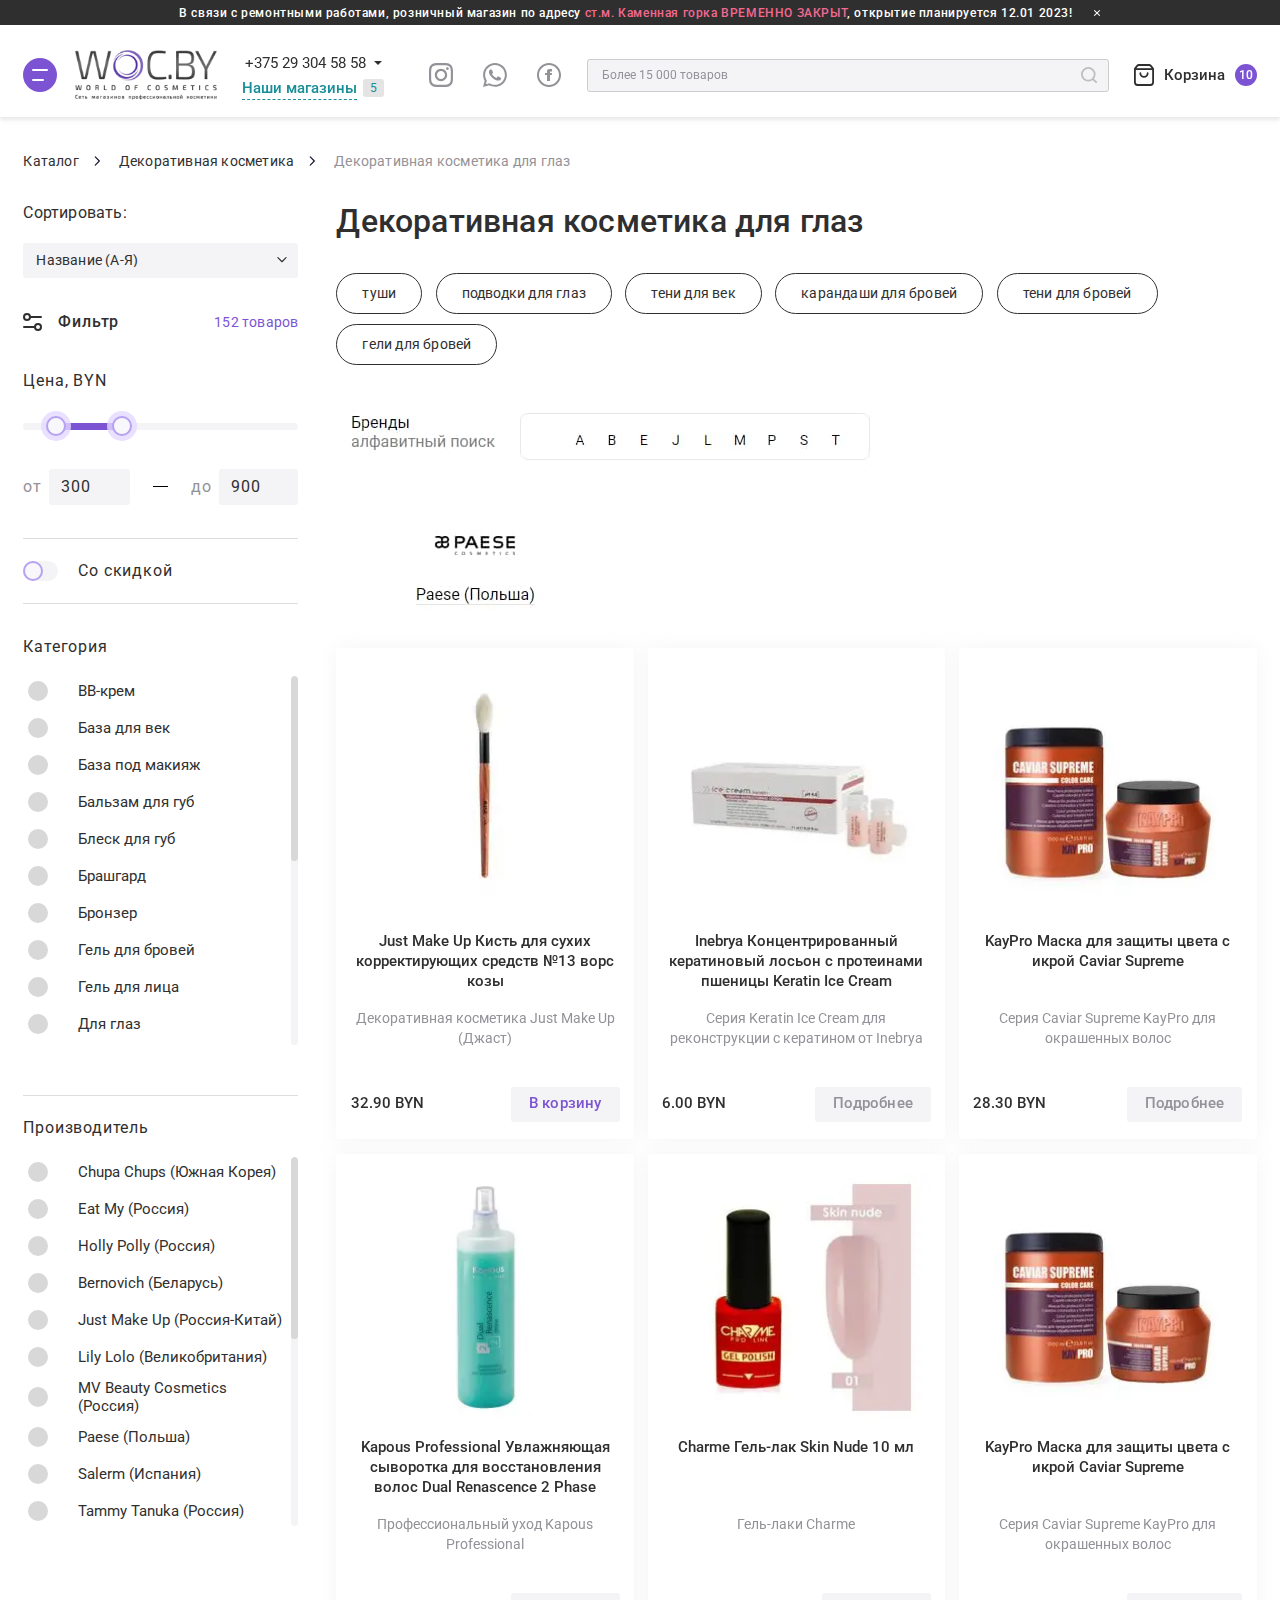
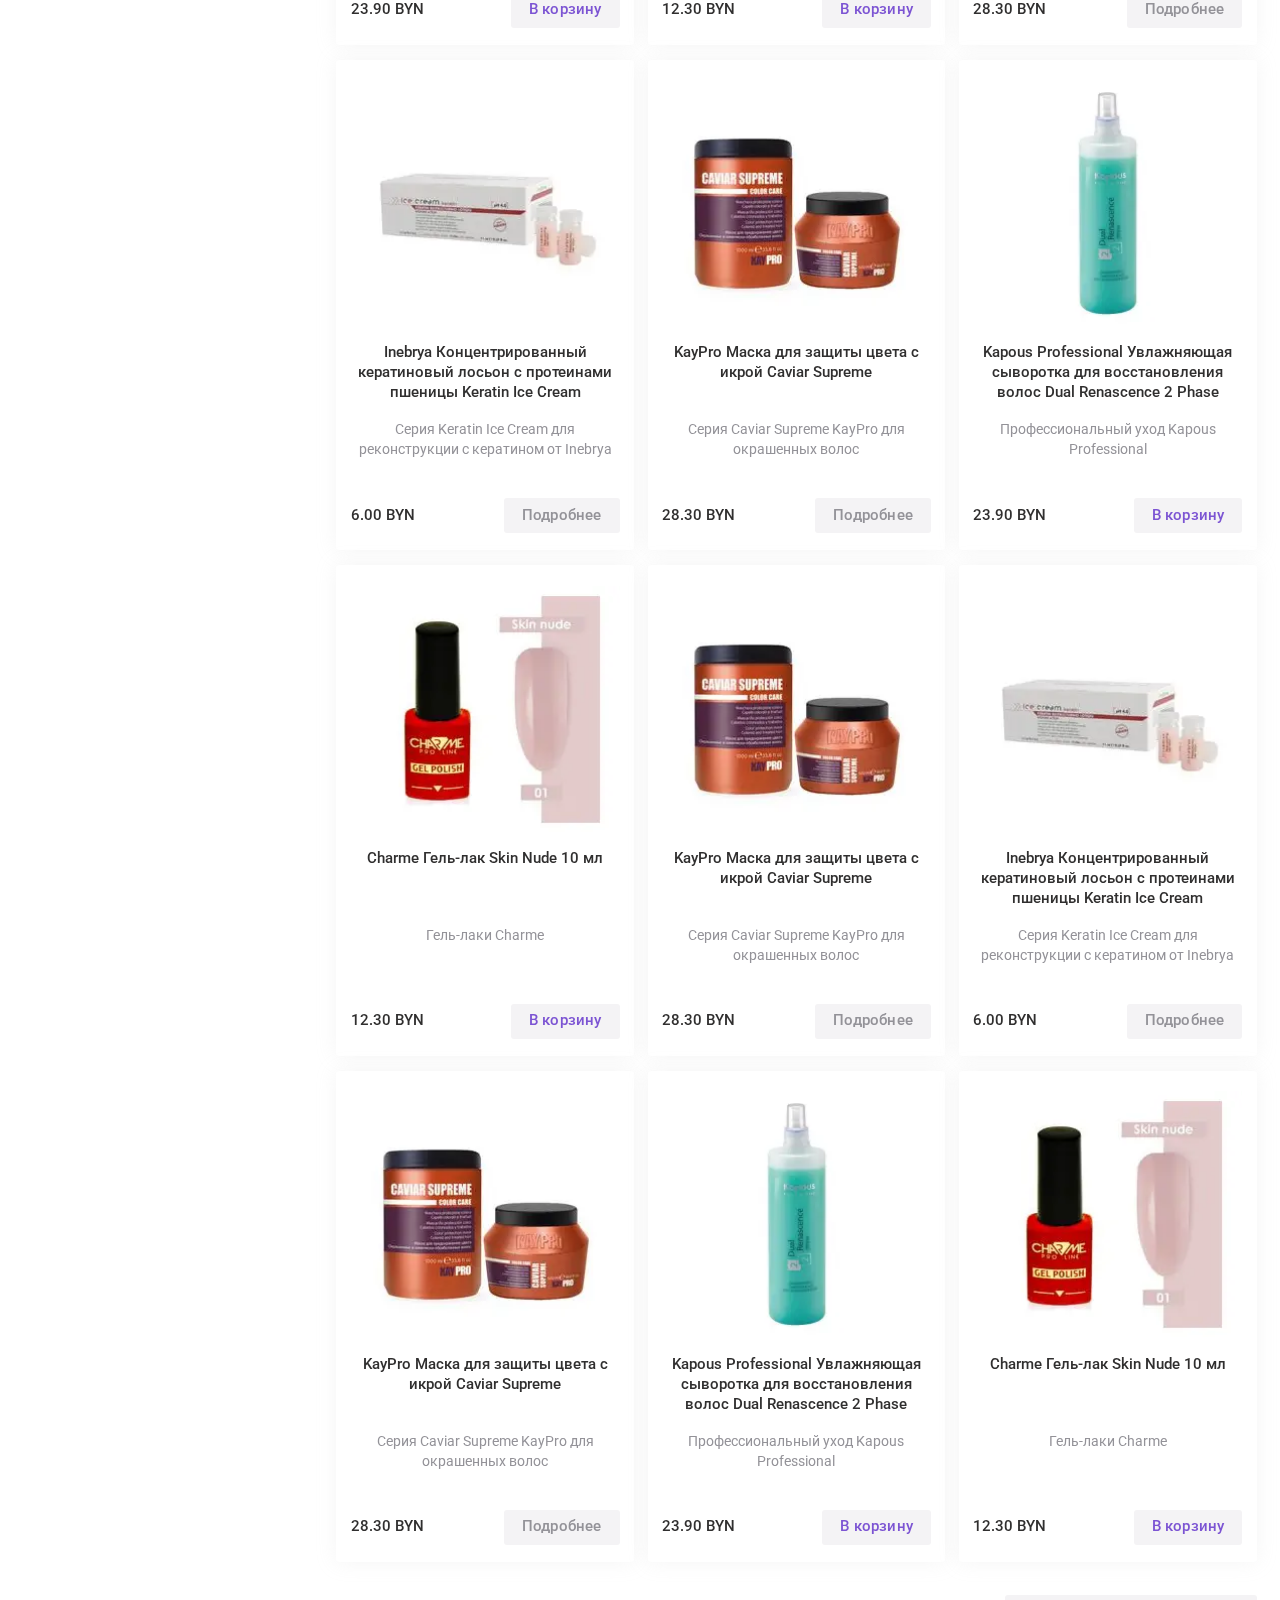
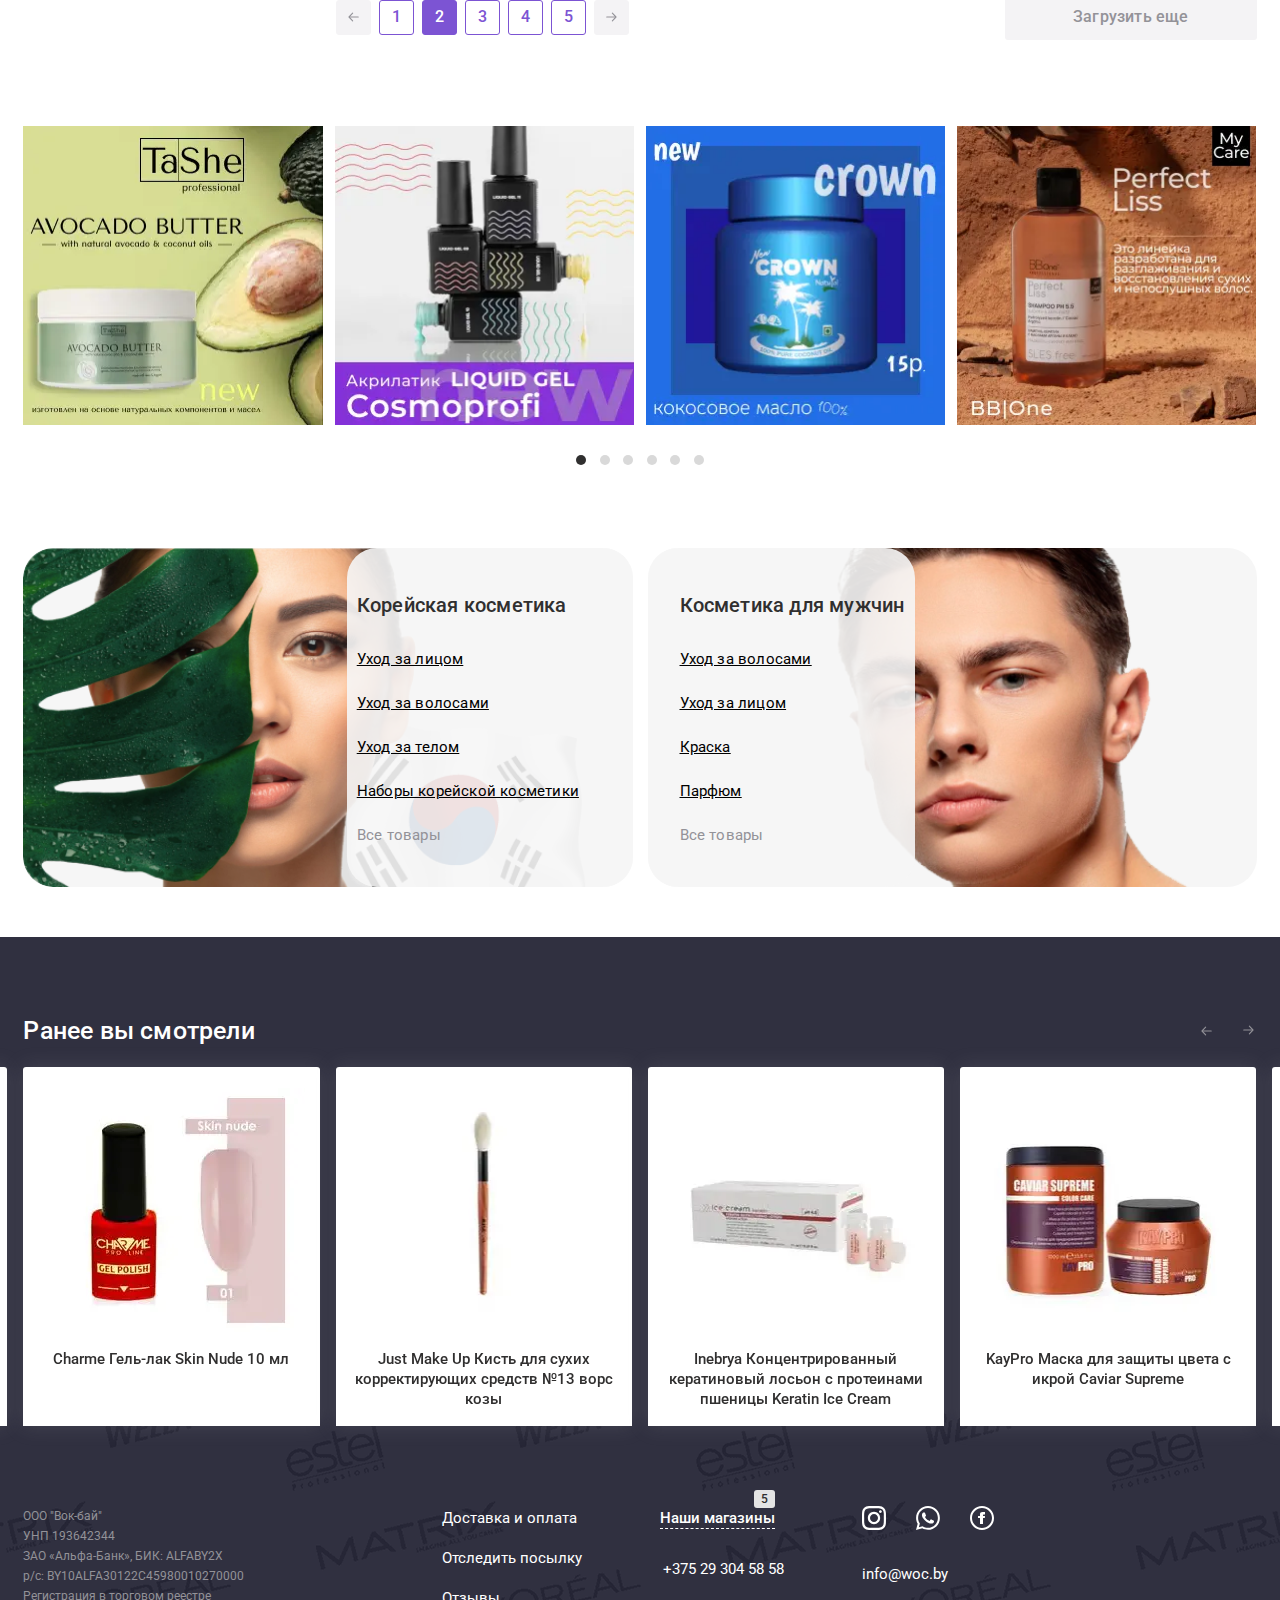
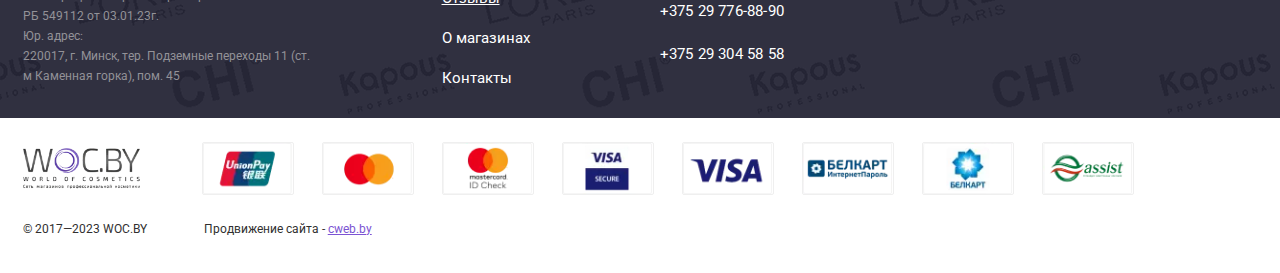
==== commit fb0e09a0: "hide cart dialog" ====
--- a/catalog.html
+++ b/catalog.html
@@ -1 +1 @@
-<!DOCTYPE html><html lang="ru"><head><meta charset="UTF-8"><meta http-equiv="X-UA-Compatible" content="IE=edge"><meta name="viewport" content="width=device-width,initial-scale=1"><meta name="format-detection" content="telephone=no"><meta name="description" content="Description"><title>Каталог - WOC</title><link rel="preconnect" href="https://fonts.googleapis.com"><link rel="preconnect" href="https://fonts.gstatic.com" crossorigin><link href="https://fonts.googleapis.com/css2?family=Inter&family=Poppins:wght@400;600&family=Roboto:wght@300;400;500;700&display=swap&_v=20230204043031" rel="stylesheet"><link rel="stylesheet" href="css/style.min.css?_v=20230204043031"><link rel="shortcut icon" href="data:,"></head><body><svg xmlns="http://www.w3.org/2000/svg" style="display: none;"><symbol id="arrow" viewBox="0 0 14 13" fill="none"><path d="M5.88281 1.54175L1.12489 6.50008L5.88281 11.4584" stroke-width="1.41667" stroke-linecap="round" stroke-linejoin="round"/><line x1="0.708333" y1="-0.708333" x2="11.8526" y2="-0.708333" transform="matrix(1 0 0 -1 1.31445 5.81421)" stroke-width="1.41667" stroke-linecap="round"/></symbol><symbol id="card" viewBox="0 0 16 12" fill="none"><rect x="1.33366" y="1.33341" width="13.3333" height="10" rx="1.33333" stroke-width="1.33333"/><path d="M0.666992 4.66675H15.3337" stroke-width="1.33333"/></symbol><symbol id="cart" viewBox="0 0 22 24" fill="none"><path d="M1.46356 4.44373C1.16403 4.80316 1 5.25623 1 5.7241V20C1 21.6569 2.34315 23 4 23H18C19.6569 23 21 21.6569 21 20V5.7241C21 5.25623 20.836 4.80316 20.5364 4.44373L18.2664 1.71963C17.8864 1.26365 17.3235 1 16.7299 1H5.27008C4.67652 1 4.11363 1.26365 3.73364 1.71963L1.46356 4.44373Z" stroke-width="2"/><path d="M1 5.5H21" stroke-width="2"/><path d="M15 10C15 12.2091 13.2091 14 11 14C8.79086 14 7 12.2091 7 10" stroke-width="2" stroke-linecap="round"/></symbol><symbol id="check" viewBox="0 0 10 7" fill="none"><path d="M8.99361 0.661865L3.77059 6.35971L1.39648 3.76978" stroke-width="1.26619" stroke-linecap="round" stroke-linejoin="round"/></symbol><symbol id="down" viewBox="0 0 10 6" fill="none"><path d="M0.916992 0.687988L4.97884 4.74984L9.04069 0.687988" stroke-width="1.16667" stroke-linecap="round" stroke-linejoin="round"/></symbol><symbol id="eye" viewBox="0 0 17 17" fill="none"><path d="M0.946257 9.38963C0.629895 8.83861 0.629893 8.16132 0.946252 7.6103C2.61083 4.71102 5.27333 2.83325 8.27384 2.83325C11.2743 2.83325 13.9368 4.711 15.6014 7.61024C15.9178 8.16126 15.9178 8.83855 15.6014 9.38956C13.9368 12.2888 11.2743 14.1666 8.27381 14.1666C5.27332 14.1666 2.61084 12.2889 0.946257 9.38963Z" stroke-width="1.41667"/><circle cx="8.27344" cy="8.5" r="2.125" stroke-width="1.41667"/></symbol><symbol id="facebook" viewBox="0 0 24 24"><path d="M12 2C17.514 2 22 6.486 22 12C22 17.514 17.514 22 12 22C6.486 22 2 17.514 2 12C2 6.486 6.486 2 12 2ZM12 0C5.373 0 0 5.373 0 12C0 18.627 5.373 24 12 24C18.627 24 24 18.627 24 12C24 5.373 18.627 0 12 0ZM10 10H8V12H10V18H13V12H14.82L15 10H13V9.167C13 8.689 13.096 8.5 13.558 8.5H15V6H12.596C10.798 6 10 6.792 10 8.308V10Z"/></symbol><symbol id="filter" viewBox="0 0 19 18" fill="none"><path d="M1 14H11" stroke-width="2" stroke-linecap="round"/><path d="M8 4H18" stroke-width="2" stroke-linecap="round"/><circle cx="15" cy="14" r="3" stroke-width="2"/><circle cx="4" cy="4" r="3" stroke-width="2"/></symbol><symbol id="gift" viewBox="0 0 15 15" stroke="none"><path fill-rule="evenodd" clip-rule="evenodd" d="M11.1144 4.18696C11.2551 4.08713 11.4065 3.96924 11.5544 3.83696C11.9519 3.48169 12.3248 3.02263 12.4003 2.53103C12.4625 2.14256 12.3381 1.79504 12.027 1.4679C11.6537 1.08971 11.1559 0.967034 10.6529 1.02069C11.1559 0.967041 11.6537 1.08972 12.027 1.46791C12.338 1.79505 12.4625 2.14257 12.4003 2.53104C12.2967 3.20569 11.6329 3.81905 11.1144 4.18697H13.8107C14.1011 4.18697 14.3292 4.41186 14.3292 4.69807H14.35L14.3498 7.49886H14.3499L14.35 4.69806H14.3293C14.3293 4.41185 14.1011 4.18696 13.8107 4.18696H11.1144ZM13.6447 7.49886H13.6447L13.6448 13.489C13.6448 13.6634 13.5601 13.815 13.4283 13.9068C13.5601 13.815 13.6448 13.6634 13.6448 13.489L13.6447 7.49886ZM0.69162 4.21648C0.746611 4.19735 0.806118 4.18697 0.868497 4.18697H3.56484C3.56484 4.18696 3.56484 4.18696 3.56483 4.18696H0.868521C0.806134 4.18696 0.746618 4.19734 0.69162 4.21648ZM3.24968 1.08696C3.95935 0.846098 4.82876 1.13119 5.43145 1.63148C6.44782 2.4901 7.04924 3.49178 7.3396 4.0438C7.33961 4.0438 7.33961 4.04379 7.33962 4.04378C7.28403 3.9381 7.21705 3.81595 7.13794 3.68148C6.80379 3.1135 6.25328 2.32572 5.43147 1.63147C4.82878 1.13118 3.95936 0.846083 3.24968 1.08696ZM12.1784 3.7021C12.443 3.3942 12.68 3.01322 12.7461 2.58526C12.8281 2.07047 12.6524 1.61757 12.2807 1.22669L12.2761 1.22202C11.8115 0.751412 11.1992 0.610427 10.6158 0.672668C10.0374 0.734368 9.46572 0.995617 9.02421 1.36218L9.02191 1.36412C8.23934 2.02527 7.69345 2.76537 7.33965 3.33818C6.98586 2.76532 6.43997 2.02524 5.65735 1.3641L5.65502 1.36217C5.21513 0.997013 4.64427 0.729888 4.06517 0.665152C3.48125 0.599878 2.86788 0.74076 2.40317 1.22197C2.02103 1.60045 1.8521 2.07787 1.93322 2.58538C1.99975 3.01591 2.24431 3.3976 2.5099 3.70349C2.54944 3.74903 2.59003 3.79355 2.63131 3.83696H0.868521C0.389631 3.83696 0 4.21381 0 4.69806V7.84886H0.705152V13.489C0.705152 13.9732 1.09478 14.3501 1.57367 14.3501H13.1263C13.6052 14.3501 13.9948 13.9732 13.9948 13.489L13.9947 7.84886H14.6998L14.7 4.34806H14.6061C14.4714 4.04387 14.1656 3.83696 13.8107 3.83696H12.0567C12.0982 3.7931 12.1389 3.74812 12.1784 3.7021ZM2.92184 1.75408C2.69368 1.979 2.61064 2.20388 2.65216 2.4697C2.75575 3.18517 3.83436 3.94166 4.29066 4.18694H6.9042C6.9042 4.18695 6.9042 4.18695 6.9042 4.18695H4.29063C3.83434 3.94167 2.75573 3.18517 2.65214 2.46971C2.61061 2.20389 2.69366 1.97901 2.92181 1.75409C3.05053 1.6231 3.19587 1.53555 3.35019 1.48274C3.19588 1.53555 3.05054 1.6231 2.92184 1.75408ZM6.30496 3.83694H4.38173C4.17077 3.71498 3.85568 3.50158 3.57477 3.24583C3.24245 2.94328 3.03153 2.64715 2.99857 2.41954L2.99797 2.41568C2.97694 2.28109 3.00413 2.1645 3.16758 2.00336L3.17148 1.9994C3.38404 1.78308 3.67405 1.72828 4.0117 1.79359C4.35472 1.85993 4.69611 2.04454 4.91763 2.22789C5.55084 2.75508 6.00425 3.35367 6.30496 3.83694ZM9.7145 1.7997C9.63469 1.85125 9.56144 1.90493 9.49662 1.95861C8.56328 2.73537 8.00329 3.65547 7.73376 4.18698H10.3472C10.3472 4.18698 10.3472 4.18698 10.3472 4.18697H7.73379C7.78617 4.08368 7.84952 3.96571 7.92444 3.83697C8.23507 3.30326 8.74469 2.58441 9.49664 1.9586C9.56146 1.90492 9.6347 1.85125 9.7145 1.7997ZM11.063 3.24591C10.7821 3.50162 10.467 3.715 10.2561 3.83697H8.33291C8.63354 3.35367 9.08693 2.75502 9.72017 2.22792C9.94169 2.04456 10.283 1.85999 10.6261 1.79365C10.9637 1.72836 11.2537 1.78318 11.4664 1.99949L11.4703 2.00336C11.6336 2.16434 11.6608 2.281 11.6398 2.41588L11.6393 2.4195C11.6063 2.64723 11.3953 2.94337 11.063 3.24591ZM1.07319 6.74005V4.94585H6.7614V6.74002L1.07319 6.74005ZM0.788053 4.60191C0.748007 4.61544 0.723163 4.65067 0.723163 4.6981V7.09006L7.11137 7.09003V7.09002L0.723187 7.09005V4.6981C0.723187 4.65067 0.748021 4.61545 0.788053 4.60191ZM6.76144 13.2208H1.79919V7.84893H6.76144V13.2208ZM12.8385 13.2413L7.87623 13.2411V7.84881H12.8385L12.8385 13.2413ZM7.52623 7.49882H7.52621V13.5911L13.0848 13.5913C13.0876 13.5913 13.0903 13.5912 13.0931 13.591C13.0903 13.5912 13.0876 13.5913 13.0848 13.5913L7.52623 13.5911V7.49882ZM13.5645 6.74005H7.87633V4.94588H13.5645L13.5645 6.74005ZM13.9145 7.09005H7.52633V4.59588H7.52631V7.09006H13.9145V7.09005ZM1.53215 13.5708C1.49063 13.5708 1.44919 13.5298 1.44919 13.489V7.49894H1.44917V13.489C1.44917 13.5298 1.49061 13.5708 1.53213 13.5708H7.11142V13.5708H1.53215Z"/></symbol><symbol id="heart" viewBox="0 0 15 13" fill="none"><path d="M2.50191 2.04341C1.22202 3.32331 1.22202 5.39842 2.50191 6.67831L7.4662 11.6426L7.50032 11.6085L7.53449 11.6426L12.4988 6.67835C13.7787 5.39846 13.7787 3.32335 12.4988 2.04346C11.2189 0.763565 9.14377 0.763566 7.86388 2.04346L7.73607 2.17127C7.60589 2.30144 7.39484 2.30144 7.26466 2.17127L7.13681 2.04341C5.85692 0.763523 3.7818 0.763524 2.50191 2.04341Z" stroke-width="1.33333" stroke-linecap="round" stroke-linejoin="round"/></symbol><symbol id="instagram" viewBox="0 0 24 24"><path d="M12 2.163C15.204 2.163 15.584 2.175 16.85 2.233C20.102 2.381 21.621 3.924 21.769 7.152C21.827 8.417 21.838 8.797 21.838 12.001C21.838 15.206 21.826 15.585 21.769 16.85C21.62 20.075 20.105 21.621 16.85 21.769C15.584 21.827 15.206 21.839 12 21.839C8.796 21.839 8.416 21.827 7.151 21.769C3.891 21.62 2.38 20.07 2.232 16.849C2.174 15.584 2.162 15.205 2.162 12C2.162 8.796 2.175 8.417 2.232 7.151C2.381 3.924 3.896 2.38 7.151 2.232C8.417 2.175 8.796 2.163 12 2.163ZM12 0C8.741 0 8.333 0.014 7.053 0.072C2.695 0.272 0.273 2.69 0.073 7.052C0.014 8.333 0 8.741 0 12C0 15.259 0.014 15.668 0.072 16.948C0.272 21.306 2.69 23.728 7.052 23.928C8.333 23.986 8.741 24 12 24C15.259 24 15.668 23.986 16.948 23.928C21.302 23.728 23.73 21.31 23.927 16.948C23.986 15.668 24 15.259 24 12C24 8.741 23.986 8.333 23.928 7.053C23.732 2.699 21.311 0.273 16.949 0.073C15.668 0.014 15.259 0 12 0V0ZM12 5.838C8.597 5.838 5.838 8.597 5.838 12C5.838 15.403 8.597 18.163 12 18.163C15.403 18.163 18.162 15.404 18.162 12C18.162 8.597 15.403 5.838 12 5.838ZM12 16C9.791 16 8 14.21 8 12C8 9.791 9.791 8 12 8C14.209 8 16 9.791 16 12C16 14.21 14.209 16 12 16ZM18.406 4.155C17.61 4.155 16.965 4.8 16.965 5.595C16.965 6.39 17.61 7.035 18.406 7.035C19.201 7.035 19.845 6.39 19.845 5.595C19.845 4.8 19.201 4.155 18.406 4.155Z"/></symbol><symbol id="ok" viewBox="0 0 13 23"><path d="M6.50795 11.6876C9.71094 11.6865 12.3054 9.06869 12.3043 5.8417C12.3033 2.61366 9.70578 -0.00104099 6.50382 3.10914e-07C3.30187 0.00104161 0.706412 2.61887 0.707445 5.84586C0.711578 9.07181 3.30703 11.6855 6.50795 11.6876ZM6.50795 3.42588C7.83461 3.42588 8.9102 4.50987 8.9102 5.8469C8.9102 7.18393 7.83461 8.26688 6.50795 8.26688C5.1813 8.26688 4.10571 7.18289 4.10571 5.84586C4.10778 4.50987 5.18233 3.42692 6.50795 3.42588ZM8.85233 16.4557C10.0457 16.1829 11.1843 15.707 12.2206 15.0499C13.01 14.5366 13.2373 13.4765 12.728 12.681C12.2268 11.8979 11.1957 11.6615 10.4084 12.1499C8.02059 13.6546 4.98912 13.6546 2.60134 12.1499C1.80886 11.649 0.762206 11.8885 0.263159 12.6862C-0.237953 13.4848 -0.00237881 14.5428 0.791136 15.0478C0.792169 15.0478 0.793202 15.0489 0.793202 15.0489C1.82849 15.7049 2.9671 16.1808 4.15944 16.4546L0.917189 19.7222C0.271425 20.4095 0.301389 21.4945 0.984348 22.1453C1.64044 22.7701 2.6654 22.7701 3.3215 22.1453L6.50589 18.934L9.69234 22.1453C10.3557 22.8128 11.4292 22.8128 12.0925 22.1453C12.7548 21.4768 12.7548 20.3949 12.0925 19.7264L8.85233 16.4557Z"/></symbol><symbol id="percent" viewBox="0 0 12 12" stroke="none"><path d="M0.586966 0.587057C-0.112874 1.2869 -0.112874 2.42153 0.586966 3.12137C1.28681 3.82121 2.42144 3.82121 3.12128 3.12137C3.82112 2.42153 3.82112 1.2869 3.12128 0.587057C2.42144 -0.112783 1.28681 -0.112783 0.586966 0.587057ZM0.225 10.0001C-0.075 10.3001 -0.075 10.7863 0.225 11.0862C0.524822 11.386 1.01124 11.3862 1.31108 11.0862L11.0862 1.31108C11.3862 1.01108 11.3862 0.52484 11.0862 0.225C10.7862 -0.075 10.2999 -0.075 10.0001 0.225L0.225 10.0001ZM8.1898 8.18989C7.48996 8.88973 7.48996 10.0244 8.1898 10.7242C8.88964 11.424 10.0243 11.424 10.7241 10.7242C11.4239 10.0244 11.4239 8.88973 10.7241 8.18989C10.0243 7.49005 8.88964 7.49005 8.1898 8.18989Z"/></symbol><symbol id="phone" viewBox="0 0 16 16" fill="none"><path d="M11.5682 1.32146L13.8902 1.57946C14.5127 1.64863 14.9928 2.14234 14.9274 2.76524C14.764 4.32243 13.9944 7.39287 10.6939 10.6934C7.39341 13.9939 4.32255 14.7639 2.76508 14.9276C2.14207 14.9931 1.64819 14.513 1.57901 13.8904L1.32104 11.5686C1.26207 11.0379 1.52405 10.5228 1.98772 10.258L3.65099 9.30779C4.17529 9.00828 4.83518 9.09669 5.26215 9.52366L5.68885 9.95036C6.00546 10.267 6.46171 10.4009 6.86635 10.2092C7.3458 9.98213 8.03875 9.56092 8.79962 8.80004C9.5605 8.03916 9.98171 7.34622 10.2088 6.86677C10.4005 6.46213 10.2665 6.00588 9.94994 5.68927L9.52324 5.26257C9.09627 4.8356 9.00786 4.17571 9.30738 3.65141L10.2575 1.98814C10.5224 1.52447 11.0375 1.26249 11.5682 1.32146Z" stroke-width="1.33913" stroke-linecap="round" stroke-linejoin="round"/></symbol><symbol id="search" viewBox="0 0 18 18" fill="none"><path d="M8.2 15.4C12.1764 15.4 15.4 12.1764 15.4 8.2C15.4 4.22355 12.1764 1 8.2 1C4.22355 1 1 4.22355 1 8.2C1 12.1764 4.22355 15.4 8.2 15.4Z" stroke-width="2" stroke-linecap="round" stroke-linejoin="round"/><path d="M16.9998 17L13.7998 13.8" stroke-width="2" stroke-linecap="round" stroke-linejoin="round"/></symbol><symbol id="share" viewBox="0 0 18 22"><path d="M14.2502 0.000228279C12.1881 0.000228279 10.5002 1.72738 10.5002 3.83742C10.5002 4.16718 10.5478 4.48285 10.6252 4.78868L6.05469 7.9783C5.41781 7.46795 4.61669 7.16281 3.75 7.16281C1.6879 7.16281 0 8.88995 0 11C0 13.11 1.6879 14.8372 3.75 14.8372C4.62053 14.8372 5.42428 14.5281 6.06254 14.0139L10.625 17.2035C10.5464 17.5117 10.5 17.8304 10.5 18.1628C10.5 20.2729 12.1879 22 14.25 22C16.3121 22 18 20.2729 18 18.1628C18 16.0528 16.3121 14.3256 14.25 14.3256C13.0544 14.3256 11.9849 14.9055 11.297 15.8045L7.03916 12.8387C7.33387 12.2914 7.50005 11.6658 7.50005 11C7.50005 10.3303 7.32933 9.70289 7.0313 9.15331L11.297 6.18743C11.9847 7.08926 13.0523 7.67439 14.25 7.67439C16.3121 7.67439 18 5.94724 18 3.83719C18 1.72715 16.3121 0 14.25 0L14.2502 0.000228279ZM14.2502 1.5352C15.5017 1.5352 16.5001 2.55694 16.5001 3.83742C16.5001 5.11809 15.5016 6.13965 14.2502 6.13965C12.9986 6.13965 12.0003 5.1179 12.0003 3.83742C12.0003 2.55676 12.9988 1.5352 14.2502 1.5352ZM3.75019 8.69796C5.00175 8.69796 6.0001 9.7197 6.0001 11.0002C6.0001 12.2808 5.00157 13.3024 3.75019 13.3024C2.49862 13.3024 1.50028 12.2807 1.50028 11.0002C1.50028 9.71952 2.4988 8.69796 3.75019 8.69796ZM14.2502 15.8607C15.5017 15.8607 16.5001 16.8825 16.5001 18.1629C16.5001 19.4436 15.5016 20.4652 14.2502 20.4652C12.9986 20.4652 12.0003 19.4434 12.0003 18.1629C12.0003 16.8823 12.9988 15.8607 14.2502 15.8607Z"/></symbol><symbol id="star" viewBox="0 0 15 15"><path d="M6.77055 1.66123C6.93095 1.277 7.4753 1.277 7.6357 1.66123L9.01168 4.95741C9.07578 5.11097 9.21649 5.21903 9.38138 5.24135L13.0079 5.73218C13.4142 5.78718 13.5591 6.30061 13.2414 6.55987L10.4412 8.84488C10.3028 8.95784 10.2406 9.13967 10.2809 9.31374L11.1761 13.1824C11.2731 13.6013 10.8021 13.9188 10.4502 13.6718L7.47241 11.5818C7.3108 11.4684 7.09545 11.4684 6.93384 11.5818L3.95606 13.6718C3.60417 13.9188 3.13317 13.6013 3.23009 13.1824L4.12528 9.31373C4.16556 9.13967 4.10339 8.95785 3.96497 8.84489L1.16488 6.55987C0.847173 6.3006 0.992014 5.78718 1.39837 5.73218L5.02487 5.24135C5.18976 5.21903 5.33047 5.11097 5.39457 4.95741L6.77055 1.66123Z" stroke-width="1.25" stroke-miterlimit="3.3292" stroke-linecap="round" stroke-linejoin="round"/></symbol><symbol id="star-fill" viewBox="0 0 12 12"><path d="M9.38346 11.9999C9.29985 11.9999 9.21586 11.979 9.13903 11.9367L5.99995 10.2093L2.86086 11.9366C2.78404 11.9791 2.70005 11.9998 2.61643 11.9998C2.50752 11.9998 2.39926 11.9644 2.30764 11.8949C2.1459 11.7718 2.0648 11.5633 2.09875 11.3571L2.69818 7.69832L0.15863 5.10719C0.0153997 4.96106 -0.0360343 4.74261 0.0257236 4.54353C0.0875743 4.34454 0.25201 4.19948 0.449824 4.1694L3.95939 3.63553L5.52888 0.306464C5.61743 0.118773 5.80001 0 5.99996 0C6.19992 0 6.38249 0.118768 6.47104 0.306464L8.04063 3.63553L11.5502 4.1694C11.748 4.19939 11.9125 4.34444 11.9743 4.54353C12.036 4.74252 11.9845 4.96107 11.8414 5.10719L9.30183 7.69832L9.90127 11.3571C9.93512 11.5632 9.85411 11.7717 9.69237 11.8949C9.60076 11.9646 9.49232 12 9.38349 12L9.38346 11.9999Z"/></symbol><symbol id="telegram" viewBox="0 0 24 20"><path fill-rule="evenodd" clip-rule="evenodd" d="M18.3844 19.7789C18.7064 20.0069 19.1214 20.0639 19.4914 19.9239C19.8614 19.7829 20.1334 19.4669 20.2154 19.0839C21.0844 14.9999 23.1924 4.6629 23.9834 0.947904C24.0434 0.667904 23.9434 0.376904 23.7234 0.189904C23.5034 0.00290415 23.1984 -0.051096 22.9264 0.049904C18.7334 1.6019 5.8204 6.4469 0.542398 8.3999C0.207398 8.5239 -0.0106021 8.8459 0.000397854 9.1989C0.0123979 9.5529 0.250398 9.8599 0.593398 9.9629C2.9604 10.6709 6.0674 11.6559 6.0674 11.6559C6.0674 11.6559 7.5194 16.0409 8.2764 18.2709C8.3714 18.5509 8.5904 18.7709 8.8794 18.8469C9.1674 18.9219 9.4754 18.8429 9.6904 18.6399C10.9064 17.4919 12.7864 15.7169 12.7864 15.7169C12.7864 15.7169 16.3584 18.3359 18.3844 19.7789ZM7.3744 11.1019L9.0534 16.6399L9.4264 13.1329C9.4264 13.1329 15.9134 7.2819 19.6114 3.9469C19.7194 3.8489 19.7344 3.6849 19.6444 3.5699C19.5554 3.4549 19.3914 3.4279 19.2684 3.5059C14.9824 6.2429 7.3744 11.1019 7.3744 11.1019Z"/></symbol><symbol id="viber" viewBox="0 0 24 24"><path fill-rule="evenodd" clip-rule="evenodd" d="M12.892 13.745C12.892 13.745 13.319 13.783 13.548 13.498L13.996 12.935C14.212 12.655 14.734 12.477 15.245 12.761C15.921 13.143 16.795 13.743 17.394 14.302C17.724 14.58 17.801 14.99 17.576 15.423L17.574 15.432C17.342 15.84 17.033 16.223 16.642 16.58L16.633 16.586C16.193 16.953 15.687 17.166 15.146 16.99L15.136 16.976C14.164 16.701 11.832 15.512 10.346 14.327C7.91501 12.409 6.18701 9.245 5.70901 7.549L5.69401 7.539C5.51801 6.996 5.73301 6.49 6.09801 6.051L6.10501 6.043C6.46201 5.652 6.84401 5.342 7.25301 5.111L7.26201 5.109C7.69401 4.884 8.10401 4.96 8.38301 5.291C8.75001 5.67 9.43901 6.582 9.92301 7.44C10.207 7.95 10.029 8.473 9.75001 8.688L9.18601 9.136C8.90201 9.366 8.93901 9.793 8.93901 9.793C8.93901 9.793 9.77301 12.949 12.892 13.745ZM17.799 11.129C17.632 11.129 17.496 10.994 17.495 10.827C17.481 8.997 16.931 7.539 15.861 6.495C14.789 5.45 13.434 4.914 11.834 4.903C11.666 4.902 11.531 4.765 11.533 4.597C11.534 4.43 11.669 4.296 11.836 4.296H11.838C13.6 4.308 15.096 4.902 16.285 6.06C17.475 7.222 18.087 8.825 18.102 10.823C18.103 10.99 17.969 11.127 17.801 11.129H17.799ZM16.204 10.505H16.197C16.029 10.501 15.896 10.362 15.9 10.195C15.924 9.157 15.627 8.317 14.994 7.626C14.364 6.937 13.499 6.561 12.349 6.477C12.182 6.464 12.056 6.319 12.068 6.152C12.081 5.985 12.226 5.859 12.393 5.871C13.687 5.966 14.713 6.419 15.442 7.216C16.175 8.016 16.534 9.023 16.507 10.208C16.503 10.373 16.368 10.505 16.204 10.505ZM14.646 9.983C14.485 9.983 14.351 9.857 14.343 9.694C14.292 8.664 13.806 8.16 12.816 8.106C12.648 8.097 12.52 7.954 12.529 7.787C12.538 7.619 12.68 7.491 12.848 7.5C14.156 7.57 14.882 8.319 14.949 9.664C14.958 9.831 14.829 9.974 14.661 9.982L14.646 9.983ZM21.463 13.452C20.858 18.329 17.291 18.637 16.633 18.848C16.353 18.938 13.751 19.585 10.481 19.372C10.481 19.372 8.04301 22.312 7.28201 23.077C7.16301 23.196 7.02401 23.244 6.93001 23.222C6.79901 23.19 6.76301 23.034 6.76501 22.808L6.78501 18.792C2.02301 17.469 2.30001 12.496 2.35401 9.893C2.40801 7.29 2.89701 5.157 4.35001 3.723C6.96001 1.359 12.337 1.712 12.337 1.712C16.878 1.732 19.054 3.099 19.559 3.557C21.234 4.991 22.087 8.424 21.463 13.452ZM20.811 2.339C20.214 1.791 17.804 0.0409988 12.436 0.0169988C12.436 0.0169988 6.10601 -0.365001 3.02001 2.467C1.30201 4.185 0.698007 6.698 0.634007 9.815C0.571007 12.933 0.488007 18.773 6.11801 20.357L6.12401 20.359L6.12001 22.775C6.12001 22.775 6.08501 23.754 6.72901 23.954C7.50801 24.195 7.96501 23.452 8.71001 22.65C9.11801 22.21 9.68101 21.564 10.107 21.07C13.958 21.392 16.919 20.653 17.256 20.544C18.033 20.291 22.433 19.728 23.149 13.887C23.887 7.865 22.791 4.057 20.811 2.339Z"/></symbol><symbol id="vk" viewBox="0 0 24 14"><path d="M13.162 13.994C13.771 13.994 14.02 13.588 14.013 13.079C13.982 11.162 14.727 10.13 16.072 11.475C17.56 12.963 17.868 13.994 19.675 13.994H22.875C23.683 13.994 24.001 13.734 24.001 13.326C24.001 12.463 22.58 10.94 21.376 9.822C19.69 8.257 19.611 8.22 21.063 6.336C22.864 3.997 25.22 1 23.136 1H19.155C18.383 1 18.327 1.435 18.052 2.083C17.057 4.43 15.166 7.47 14.448 7.005C13.697 6.52 14.041 4.599 14.098 1.744C14.113 0.99 14.109 0.473 12.957 0.205C12.328 0.0599999 11.716 0 11.148 0C8.875 0 7.307 0.953 8.198 1.119C9.769 1.412 9.618 4.811 9.252 6.279C8.614 8.835 6.216 4.255 5.217 1.974C4.976 1.426 4.902 1 4.042 1H0.787C0.295 1 0 1.16 0 1.516C0 2.118 2.96 8.236 5.786 11.286C8.542 14.261 11.266 13.994 13.162 13.994Z"/></symbol><symbol id="whatsapp" viewBox="0 0 24 24"><path d="M0 24L1.687 17.837C0.646 16.033 0.099 13.988 0.1 11.891C0.103 5.335 5.438 0 11.993 0C15.174 0.001 18.16 1.24 20.406 3.488C22.651 5.736 23.887 8.724 23.886 11.902C23.883 18.459 18.548 23.794 11.993 23.794C10.003 23.793 8.042 23.294 6.305 22.346L0 24ZM6.597 20.193C8.273 21.188 9.873 21.784 11.989 21.785C17.437 21.785 21.875 17.351 21.878 11.9C21.88 6.438 17.463 2.01 11.997 2.008C6.545 2.008 2.11 6.442 2.108 11.892C2.107 14.117 2.759 15.783 3.854 17.526L2.855 21.174L6.597 20.193ZM17.984 14.729C17.91 14.605 17.712 14.531 17.414 14.382C17.117 14.233 15.656 13.514 15.383 13.415C15.111 13.316 14.913 13.266 14.714 13.564C14.516 13.861 13.946 14.531 13.773 14.729C13.6 14.927 13.426 14.952 13.129 14.803C12.832 14.654 11.874 14.341 10.739 13.328C9.856 12.54 9.259 11.567 9.086 11.269C8.913 10.972 9.068 10.811 9.216 10.663C9.35 10.53 9.513 10.316 9.662 10.142C9.813 9.97 9.862 9.846 9.962 9.647C10.061 9.449 10.012 9.275 9.937 9.126C9.862 8.978 9.268 7.515 9.021 6.92C8.779 6.341 8.534 6.419 8.352 6.41L7.782 6.4C7.584 6.4 7.262 6.474 6.99 6.772C6.718 7.07 5.95 7.788 5.95 9.251C5.95 10.714 7.015 12.127 7.163 12.325C7.312 12.523 9.258 15.525 12.239 16.812C12.948 17.118 13.502 17.301 13.933 17.438C14.645 17.664 15.293 17.632 15.805 17.556C16.376 17.471 17.563 16.837 17.811 16.143C18.059 15.448 18.059 14.853 17.984 14.729Z"/></symbol></svg><div class="wrapper"><header class="header"><div class="header__wrapper"><div class="header__warning header-warning lock-padding"><div class="header-warning__container"><div class="header-warning__inner"><p class="header-warning__text">В связи с ремонтными работами, розничный магазин по адресу <mark>ст.м. Каменная горка ВРЕМЕННО ЗАКРЫТ</mark>, открытие планируется 12.01 2023!</p><button class="header-warning__close" aria-label="#"></button></div></div></div><div class="header__main lock-padding"><div class="header__container"><div class="header__inner"><div class="header__top header-top"><button class="header-top__burger header-burger" aria-label="#"><span></span> <span></span></button><div class="header-top__logo header-logo"><a class="header-logo__link image" href="#"><picture><source srcset="img/logo.webp" type="image/webp"><img src="img/logo.png" alt="Лого" width="176" height="62"></picture></a></div><div class="header-top__inner"><div class="header-top__phone-stores"><div class="header-top__phone header-phone"><div class="header-phone__main"><a class="header-phone__tel" href="tel:+375293045858" data-da=".header-phone__list-item_main,767,first">+375 29 304 58 58</a> <button class="header-phone__show" aria-label="#"><svg width="16" height="16"><use xlink:href="#phone"></use></svg></button></div><div class="header-phone__inner"><ul class="header-phone__list"><li class="header-phone__list-item header-phone__list-item_main"></li><li class="header-phone__list-item"><a class="header-phone__tel header-phone__tel_list" href="tel:+375297768890">+375 29 776-88-90</a></li><li class="header-phone__list-item"><a class="header-phone__tel header-phone__tel_list" href="tel:+375293045858">+375 29 304 58 58</a></li><li class="header-phone__list-item header-phone__list-item_socials"><div class="header-phone__socials header-socials"><ul class="header-socials__list"><li class="header-socials__item"><a class="header-socials__link" href="#" target="_blank" aria-label="#"><svg width="24" height="24"><use xlink:href="#instagram"></use></svg></a></li><li class="header-socials__item"><a class="header-socials__link" href="#" target="_blank" aria-label="#"><svg width="24" height="24"><use xlink:href="#whatsapp"></use></svg></a></li><li class="header-socials__item"><a class="header-socials__link" href="#" target="_blank" aria-label="#"><svg width="24" height="24"><use xlink:href="#facebook"></use></svg></a></li></ul></div></li></ul></div></div><div class="header-top__stores header-stores"><a class="header-stores__link" href="#" data-count="5" data-da=".header-links__item_stores,767,first"><span>Наши магазины</span></a></div></div><div class="header-top__socials header-socials" data-da=".header-nav,1199,last"><div class="header-socials__tels"><a class="header-socials__tel" href="tel:+375293045858">+375 29 304 58 58</a> <a class="header-socials__tel" href="tel:+375297768890">+375 29 776-88-90</a> <a class="header-socials__tel" href="tel:+375293045858">+375 29 304 58 58</a></div><ul class="header-socials__list"><li class="header-socials__item"><a class="header-socials__link" href="#" target="_blank" aria-label="#"><svg width="24" height="24"><use xlink:href="#instagram"></use></svg></a></li><li class="header-socials__item"><a class="header-socials__link" href="#" target="_blank" aria-label="#"><svg width="24" height="24"><use xlink:href="#whatsapp"></use></svg></a></li><li class="header-socials__item"><a class="header-socials__link" href="#" target="_blank" aria-label="#"><svg width="24" height="24"><use xlink:href="#facebook"></use></svg></a></li></ul><a class="header-socials__mail" href="mailto:info@woc.by">info@woc.by</a></div><nav class="header-top__nav header-nav" data-da=".header-top,319,last"><div class="header-nav__spollers"></div><div class="header-nav__links"><ul class="header-nav__list"><li class="header-nav__item"><a class="header-nav__link" href="#">Доставка и оплата</a></li><li class="header-nav__item"><a class="header-nav__link" href="#">Отследить посылку</a></li><li class="header-nav__item"><a class="header-nav__link" href="#" data-count="103">Отзывы</a></li><li class="header-nav__item"><a class="header-nav__link" href="#">О магазинах</a></li><li class="header-nav__item"><a class="header-nav__link" href="#">Контакты</a></li></ul></div></nav></div><form class="header-top__form header-form" id="header-form" action="#"><div class="header-form__inner"><div class="header-form__input-block"><input class="header-form__input" id="header-form-text" name="header-form-text" type="text" placeholder="Более 15 000 товаров"></div><button class="header-form__button" type="submit" aria-label="#"><svg width="16" height="16"><use xlink:href="#search"></use></svg></button></div></form></div><div class="header__bottom header-bottom"><div class="header-bottom__buttons header-buttons"><button class="header-buttons__button">Все товары</button><div class="header-buttons__links header-links"><div class="header-links__column"><ul class="header-links__list header-links__list_left" data-da=".header-nav,1399,first"><li class="header-links__item header-links__item_stores"></li><li class="header-links__item"><a class="header-links__link" href="#"><svg width="11" height="11"><use xlink:href="#percent"></use></svg> <span>Скидки</span></a></li><li class="header-links__item"><a class="header-links__link" href="#"><svg width="14" height="14"><use xlink:href="#star"></use></svg> <span>Новинки</span></a></li><li class="header-links__item"><a class="header-links__link" href="#"><svg width="12" height="11"><use xlink:href="#heart"></use></svg> <span>Популярное</span></a></li></ul></div><div class="header-links__column"><ul class="header-links__list header-links__list_right" data-da=".header-nav__links,1399,first"><li class="header-links__item"><a class="header-links__link" href="#"><svg width="15" height="11"><use xlink:href="#card"></use></svg> <span>Карта скидки</span></a></li><li class="header-links__item"><a class="header-links__link" href="#"><svg width="15" height="14"><use xlink:href="#gift"></use></svg> <span>Подарочный сертификат</span></a></li></ul></div></div><button class="header-buttons__search"><svg width="16" height="16"><use xlink:href="#search"></use></svg></button></div><div class="header-bottom__cart header-cart"><a class="header-cart__link" href="#" data-count="10"><svg width="20" height="22"><use xlink:href="#cart"></use></svg> <span>Корзина</span></a><div class="header-cart__info"><div class="header-cart__count" data-count="10">товаров</div><div class="header-cart__amount">(15 325.6 BYN)</div></div></div></div></div></div></div><div class="header__products header-products" data-tabs><div class="header-products__container"><div class="header-products__inner"><button class="header-products__button" data-products-tab="Косметика для волос">Косметика для волос</button> <button class="header-products__button" data-products-tab="Средства для окрашивания волос">Средства для окрашивания волос</button> <button class="header-products__button" data-products-tab="Косметика для лица и тела">Косметика для лица и тела</button> <button class="header-products__button" data-products-tab="Декоративная косметика">Декоративная косметика</button> <button class="header-products__button" data-products-tab="Маникюр и педикюр">Маникюр и педикюр</button> <button class="header-products__button" data-products-tab="Моделирование ресниц и бровей">Моделирование ресниц и бровей</button> <button class="header-products__button" data-products-tab="Депиляция">Депиляция</button> <button class="header-products__button" data-products-tab="Инструменты и Аксессуары">Инструменты и Аксессуары</button> <button class="header-products__button" data-products-tab="Одноразовая продукция">Одноразовая продукция</button> <button class="header-products__button" data-products-tab="Корейская косметика">Корейская косметика</button> <button class="header-products__button" data-products-tab="Косметика для мужчин">Косметика для мужчин</button><div class="header-products__panels" data-spollers="1399,max" data-one-spoller data-panels data-da=".header-nav__spollers,1399,first" hidden><div class="header-products__panel" data-panel="Косметика для волос" hidden><button class="header-products__spoller-button" data-spoller>Косметика для волос <span></span></button><div class="header-products__brands"><div class="header-products__brands-count">152 брендов</div><ul class="header-products__brands-list"><li class="header-products__brand-item"><a class="header-products__brand-link" href="#"><span class="header-products__brand-icon image"><picture><source srcset="img/icons/header/brands/1.webp" type="image/webp"><img src="img/icons/header/brands/1.jpg" alt="#" width="30" height="16"></picture></span><span class="header-products__brand">Alan Hadash (Израиль)</span></a></li><li class="header-products__brand-item"><a class="header-products__brand-link" href="#"><span class="header-products__brand-icon image"><picture><source srcset="img/icons/header/brands/2.webp" type="image/webp"><img src="img/icons/header/brands/2.png" alt="#" width="30" height="10"></picture></span><span class="header-products__brand">Batiste (Великобритания)</span></a></li><li class="header-products__brand-item"><a class="header-products__brand-link" href="#"><span class="header-products__brand-icon image"><picture><source srcset="img/icons/header/brands/3.webp" type="image/webp"><img src="img/icons/header/brands/3.png" alt="#" width="30" height="9"></picture></span><span class="header-products__brand">Elgon (Италия)</span></a></li><li class="header-products__brand-item"><a class="header-products__brand-link" href="#"><span class="header-products__brand-icon image"><picture><source srcset="img/icons/header/brands/4.webp" type="image/webp"><img src="img/icons/header/brands/4.png" alt="#" width="30" height="18"></picture></span><span class="header-products__brand">COCOCHOCO (Израиль)</span></a></li><li class="header-products__brand-item"><a class="header-products__brand-link" href="#"><span class="header-products__brand-icon image"><picture><source srcset="img/icons/header/brands/5.webp" type="image/webp"><img src="img/icons/header/brands/5.png" alt="#" width="30" height="12"></picture></span><span class="header-products__brand">CHI (США)</span></a></li><li class="header-products__brand-item"><a class="header-products__brand-link" href="#"><span class="header-products__brand-icon image"><picture><source srcset="img/icons/header/brands/6.webp" type="image/webp"><img src="img/icons/header/brands/6.jpg" alt="#" width="30" height="16"></picture></span><span class="header-products__brand">BES (Италия)</span></a></li><li class="header-products__brand-item"><a class="header-products__brand-link" href="#"><span class="header-products__brand-icon image"><picture><source srcset="img/icons/header/brands/1.webp" type="image/webp"><img src="img/icons/header/brands/1.jpg" alt="#" width="30" height="16"></picture></span><span class="header-products__brand">Alan Hadash (Израиль)</span></a></li><li class="header-products__brand-item"><a class="header-products__brand-link" href="#"><span class="header-products__brand-icon image"><picture><source srcset="img/icons/header/brands/2.webp" type="image/webp"><img src="img/icons/header/brands/2.png" alt="#" width="30" height="10"></picture></span><span class="header-products__brand">Batiste (Великобритания)</span></a></li><li class="header-products__brand-item"><a class="header-products__brand-link" href="#"><span class="header-products__brand-icon image"><picture><source srcset="img/icons/header/brands/3.webp" type="image/webp"><img src="img/icons/header/brands/3.png" alt="#" width="30" height="9"></picture></span><span class="header-products__brand">Elgon (Италия)</span></a></li><li class="header-products__brand-item"><a class="header-products__brand-link" href="#"><span class="header-products__brand-icon image"><picture><source srcset="img/icons/header/brands/4.webp" type="image/webp"><img src="img/icons/header/brands/4.png" alt="#" width="30" height="18"></picture></span><span class="header-products__brand">COCOCHOCO (Израиль)</span></a></li><li class="header-products__brand-item"><a class="header-products__brand-link" href="#"><span class="header-products__brand-icon image"><picture><source srcset="img/icons/header/brands/5.webp" type="image/webp"><img src="img/icons/header/brands/5.png" alt="#" width="30" height="12"></picture></span><span class="header-products__brand">CHI (США)</span></a></li><li class="header-products__brand-item"><a class="header-products__brand-link" href="#"><span class="header-products__brand-icon image"><picture><source srcset="img/icons/header/brands/6.webp" type="image/webp"><img src="img/icons/header/brands/6.jpg" alt="#" width="30" height="16"></picture></span><span class="header-products__brand">BES (Италия)</span></a></li><li class="header-products__brand-item"><a class="header-products__brand-link" href="#"><span class="header-products__brand-icon image"><picture><source srcset="img/icons/header/brands/1.webp" type="image/webp"><img src="img/icons/header/brands/1.jpg" alt="#" width="30" height="16"></picture></span><span class="header-products__brand">Alan Hadash (Израиль)</span></a></li><li class="header-products__brand-item"><a class="header-products__brand-link" href="#"><span class="header-products__brand-icon image"><picture><source srcset="img/icons/header/brands/2.webp" type="image/webp"><img src="img/icons/header/brands/2.png" alt="#" width="30" height="10"></picture></span><span class="header-products__brand">Batiste (Великобритания)</span></a></li><li class="header-products__brand-item"><a class="header-products__brand-link" href="#"><span class="header-products__brand-icon image"><picture><source srcset="img/icons/header/brands/3.webp" type="image/webp"><img src="img/icons/header/brands/3.png" alt="#" width="30" height="9"></picture></span><span class="header-products__brand">Elgon (Италия)</span></a></li><li class="header-products__brand-item"><a class="header-products__brand-link" href="#"><span class="header-products__brand-icon image"><picture><source srcset="img/icons/header/brands/4.webp" type="image/webp"><img src="img/icons/header/brands/4.png" alt="#" width="30" height="18"></picture></span><span class="header-products__brand">COCOCHOCO (Израиль)</span></a></li><li class="header-products__brand-item"><a class="header-products__brand-link" href="#"><span class="header-products__brand-icon image"><picture><source srcset="img/icons/header/brands/5.webp" type="image/webp"><img src="img/icons/header/brands/5.png" alt="#" width="30" height="12"></picture></span><span class="header-products__brand">CHI (США)</span></a></li><li class="header-products__brand-item"><a class="header-products__brand-link" href="#"><span class="header-products__brand-icon image"><picture><source srcset="img/icons/header/brands/6.webp" type="image/webp"><img src="img/icons/header/brands/6.jpg" alt="#" width="30" height="16"></picture></span><span class="header-products__brand">BES (Италия)</span></a></li><li class="header-products__brand-item"><a class="header-products__brand-link" href="#"><span class="header-products__brand-icon image"><picture><source srcset="img/icons/header/brands/1.webp" type="image/webp"><img src="img/icons/header/brands/1.jpg" alt="#" width="30" height="16"></picture></span><span class="header-products__brand">Alan Hadash (Израиль)</span></a></li><li class="header-products__brand-item"><a class="header-products__brand-link" href="#"><span class="header-products__brand-icon image"><picture><source srcset="img/icons/header/brands/2.webp" type="image/webp"><img src="img/icons/header/brands/2.png" alt="#" width="30" height="10"></picture></span><span class="header-products__brand">Batiste (Великобритания)</span></a></li><li class="header-products__brand-item"><a class="header-products__brand-link" href="#"><span class="header-products__brand-icon image"><picture><source srcset="img/icons/header/brands/3.webp" type="image/webp"><img src="img/icons/header/brands/3.png" alt="#" width="30" height="9"></picture></span><span class="header-products__brand">Elgon (Италия)</span></a></li><li class="header-products__brand-item"><a class="header-products__brand-link" href="#"><span class="header-products__brand-icon image"><picture><source srcset="img/icons/header/brands/4.webp" type="image/webp"><img src="img/icons/header/brands/4.png" alt="#" width="30" height="18"></picture></span><span class="header-products__brand">COCOCHOCO (Израиль)</span></a></li><li class="header-products__brand-item"><a class="header-products__brand-link" href="#"><span class="header-products__brand-icon image"><picture><source srcset="img/icons/header/brands/5.webp" type="image/webp"><img src="img/icons/header/brands/5.png" alt="#" width="30" height="12"></picture></span><span class="header-products__brand">CHI (США)</span></a></li><li class="header-products__brand-item"><a class="header-products__brand-link" href="#"><span class="header-products__brand-icon image"><picture><source srcset="img/icons/header/brands/6.webp" type="image/webp"><img src="img/icons/header/brands/6.jpg" alt="#" width="30" height="16"></picture></span><span class="header-products__brand">BES (Италия)</span></a></li><li class="header-products__brand-item"><a class="header-products__brand-link" href="#"><span class="header-products__brand-icon image"><picture><source srcset="img/icons/header/brands/1.webp" type="image/webp"><img src="img/icons/header/brands/1.jpg" alt="#" width="30" height="16"></picture></span><span class="header-products__brand">Alan Hadash (Израиль)</span></a></li><li class="header-products__brand-item"><a class="header-products__brand-link" href="#"><span class="header-products__brand-icon image"><picture><source srcset="img/icons/header/brands/2.webp" type="image/webp"><img src="img/icons/header/brands/2.png" alt="#" width="30" height="10"></picture></span><span class="header-products__brand">Batiste (Великобритания)</span></a></li><li class="header-products__brand-item"><a class="header-products__brand-link" href="#"><span class="header-products__brand-icon image"><picture><source srcset="img/icons/header/brands/3.webp" type="image/webp"><img src="img/icons/header/brands/3.png" alt="#" width="30" height="9"></picture></span><span class="header-products__brand">Elgon (Италия)</span></a></li><li class="header-products__brand-item"><a class="header-products__brand-link" href="#"><span class="header-products__brand-icon image"><picture><source srcset="img/icons/header/brands/4.webp" type="image/webp"><img src="img/icons/header/brands/4.png" alt="#" width="30" height="18"></picture></span><span class="header-products__brand">COCOCHOCO (Израиль)</span></a></li><li class="header-products__brand-item"><a class="header-products__brand-link" href="#"><span class="header-products__brand-icon image"><picture><source srcset="img/icons/header/brands/5.webp" type="image/webp"><img src="img/icons/header/brands/5.png" alt="#" width="30" height="12"></picture></span><span class="header-products__brand">CHI (США)</span></a></li><li class="header-products__brand-item"><a class="header-products__brand-link" href="#"><span class="header-products__brand-icon image"><picture><source srcset="img/icons/header/brands/6.webp" type="image/webp"><img src="img/icons/header/brands/6.jpg" alt="#" width="30" height="16"></picture></span><span class="header-products__brand">BES (Италия)</span></a></li><li class="header-products__brand-item"><a class="header-products__brand-link" href="#"><span class="header-products__brand-icon image"><picture><source srcset="img/icons/header/brands/1.webp" type="image/webp"><img src="img/icons/header/brands/1.jpg" alt="#" width="30" height="16"></picture></span><span class="header-products__brand">Alan Hadash (Израиль)</span></a></li><li class="header-products__brand-item"><a class="header-products__brand-link" href="#"><span class="header-products__brand-icon image"><picture><source srcset="img/icons/header/brands/2.webp" type="image/webp"><img src="img/icons/header/brands/2.png" alt="#" width="30" height="10"></picture></span><span class="header-products__brand">Batiste (Великобритания)</span></a></li><li class="header-products__brand-item"><a class="header-products__brand-link" href="#"><span class="header-products__brand-icon image"><picture><source srcset="img/icons/header/brands/3.webp" type="image/webp"><img src="img/icons/header/brands/3.png" alt="#" width="30" height="9"></picture></span><span class="header-products__brand">Elgon (Италия)</span></a></li><li class="header-products__brand-item"><a class="header-products__brand-link" href="#"><span class="header-products__brand-icon image"><picture><source srcset="img/icons/header/brands/4.webp" type="image/webp"><img src="img/icons/header/brands/4.png" alt="#" width="30" height="18"></picture></span><span class="header-products__brand">COCOCHOCO (Израиль)</span></a></li><li class="header-products__brand-item"><a class="header-products__brand-link" href="#"><span class="header-products__brand-icon image"><picture><source srcset="img/icons/header/brands/5.webp" type="image/webp"><img src="img/icons/header/brands/5.png" alt="#" width="30" height="12"></picture></span><span class="header-products__brand">CHI (США)</span></a></li><li class="header-products__brand-item"><a class="header-products__brand-link" href="#"><span class="header-products__brand-icon image"><picture><source srcset="img/icons/header/brands/6.webp" type="image/webp"><img src="img/icons/header/brands/6.jpg" alt="#" width="30" height="16"></picture></span><span class="header-products__brand">BES (Италия)</span></a></li></ul></div><div class="header-products__categories"><ul class="header-products__categories-list"><li class="header-products__category-item"><a class="header-products__category-link" href="#">BB-крем</a></li><li class="header-products__category-item"><a class="header-products__category-link" href="#">База для век</a></li><li class="header-products__category-item"><a class="header-products__category-link" href="#">База под макияж</a></li><li class="header-products__category-item"><a class="header-products__category-link" href="#">Брашгард</a></li><li class="header-products__category-item"><a class="header-products__category-link" href="#">Бронзер</a></li><li class="header-products__category-item"><a class="header-products__category-link" href="#">Гель для бровей</a></li><li class="header-products__category-item"><a class="header-products__category-link" href="#">Для губ</a></li><li class="header-products__category-item"><a class="header-products__category-link" href="#">Для лица</a></li><li class="header-products__category-item"><a class="header-products__category-link" href="#">Карандаш для бровей</a></li><li class="header-products__category-item"><a class="header-products__category-link" href="#">Кисти для теней</a></li><li class="header-products__category-item"><a class="header-products__category-link" href="#">Кисть для бровей</a></li><li class="header-products__category-item"><a class="header-products__category-link" href="#">Кисть для век</a></li><li class="header-products__category-item"><a class="header-products__category-link" href="#">Кисть для макияжа</a></li><li class="header-products__category-item"><a class="header-products__category-link" href="#">Кисть для пудры</a></li><li class="header-products__category-item"><a class="header-products__category-link" href="#">Кисть для ресниц</a></li><li class="header-products__category-item"><a class="header-products__category-link" href="#">Косметичка</a></li><li class="header-products__category-item"><a class="header-products__category-link" href="#">Крем для лица</a></li><li class="header-products__category-item"><a class="header-products__category-link" href="#">Крем для лица ночной</a></li></ul><a class="header-products__categories-link" href="#"><span>все товары</span> <svg width="13" height="10"><use xlink:href="#arrow"></use></svg></a></div></div><div class="header-products__panel" data-panel="Средства для окрашивания волос" hidden><button class="header-products__spoller-button" data-spoller>Средства для окрашивания волос <span></span></button><div class="header-products__brands"><div class="header-products__brands-count">152 брендов</div><ul class="header-products__brands-list"><li class="header-products__brand-item"><a class="header-products__brand-link" href="#"><span class="header-products__brand-icon image"><picture><source srcset="img/icons/header/brands/1.webp" type="image/webp"><img src="img/icons/header/brands/1.jpg" alt="#" width="30" height="16"></picture></span><span class="header-products__brand">Alan Hadash (Израиль)</span></a></li><li class="header-products__brand-item"><a class="header-products__brand-link" href="#"><span class="header-products__brand-icon image"><picture><source srcset="img/icons/header/brands/2.webp" type="image/webp"><img src="img/icons/header/brands/2.png" alt="#" width="30" height="10"></picture></span><span class="header-products__brand">Batiste (Великобритания)</span></a></li><li class="header-products__brand-item"><a class="header-products__brand-link" href="#"><span class="header-products__brand-icon image"><picture><source srcset="img/icons/header/brands/3.webp" type="image/webp"><img src="img/icons/header/brands/3.png" alt="#" width="30" height="9"></picture></span><span class="header-products__brand">Elgon (Италия)</span></a></li><li class="header-products__brand-item"><a class="header-products__brand-link" href="#"><span class="header-products__brand-icon image"><picture><source srcset="img/icons/header/brands/4.webp" type="image/webp"><img src="img/icons/header/brands/4.png" alt="#" width="30" height="18"></picture></span><span class="header-products__brand">COCOCHOCO (Израиль)</span></a></li><li class="header-products__brand-item"><a class="header-products__brand-link" href="#"><span class="header-products__brand-icon image"><picture><source srcset="img/icons/header/brands/5.webp" type="image/webp"><img src="img/icons/header/brands/5.png" alt="#" width="30" height="12"></picture></span><span class="header-products__brand">CHI (США)</span></a></li><li class="header-products__brand-item"><a class="header-products__brand-link" href="#"><span class="header-products__brand-icon image"><picture><source srcset="img/icons/header/brands/6.webp" type="image/webp"><img src="img/icons/header/brands/6.jpg" alt="#" width="30" height="16"></picture></span><span class="header-products__brand">BES (Италия)</span></a></li><li class="header-products__brand-item"><a class="header-products__brand-link" href="#"><span class="header-products__brand-icon image"><picture><source srcset="img/icons/header/brands/1.webp" type="image/webp"><img src="img/icons/header/brands/1.jpg" alt="#" width="30" height="16"></picture></span><span class="header-products__brand">Alan Hadash (Израиль)</span></a></li><li class="header-products__brand-item"><a class="header-products__brand-link" href="#"><span class="header-products__brand-icon image"><picture><source srcset="img/icons/header/brands/2.webp" type="image/webp"><img src="img/icons/header/brands/2.png" alt="#" width="30" height="10"></picture></span><span class="header-products__brand">Batiste (Великобритания)</span></a></li><li class="header-products__brand-item"><a class="header-products__brand-link" href="#"><span class="header-products__brand-icon image"><picture><source srcset="img/icons/header/brands/3.webp" type="image/webp"><img src="img/icons/header/brands/3.png" alt="#" width="30" height="9"></picture></span><span class="header-products__brand">Elgon (Италия)</span></a></li><li class="header-products__brand-item"><a class="header-products__brand-link" href="#"><span class="header-products__brand-icon image"><picture><source srcset="img/icons/header/brands/4.webp" type="image/webp"><img src="img/icons/header/brands/4.png" alt="#" width="30" height="18"></picture></span><span class="header-products__brand">COCOCHOCO (Израиль)</span></a></li><li class="header-products__brand-item"><a class="header-products__brand-link" href="#"><span class="header-products__brand-icon image"><picture><source srcset="img/icons/header/brands/5.webp" type="image/webp"><img src="img/icons/header/brands/5.png" alt="#" width="30" height="12"></picture></span><span class="header-products__brand">CHI (США)</span></a></li><li class="header-products__brand-item"><a class="header-products__brand-link" href="#"><span class="header-products__brand-icon image"><picture><source srcset="img/icons/header/brands/6.webp" type="image/webp"><img src="img/icons/header/brands/6.jpg" alt="#" width="30" height="16"></picture></span><span class="header-products__brand">BES (Италия)</span></a></li><li class="header-products__brand-item"><a class="header-products__brand-link" href="#"><span class="header-products__brand-icon image"><picture><source srcset="img/icons/header/brands/1.webp" type="image/webp"><img src="img/icons/header/brands/1.jpg" alt="#" width="30" height="16"></picture></span><span class="header-products__brand">Alan Hadash (Израиль)</span></a></li><li class="header-products__brand-item"><a class="header-products__brand-link" href="#"><span class="header-products__brand-icon image"><picture><source srcset="img/icons/header/brands/2.webp" type="image/webp"><img src="img/icons/header/brands/2.png" alt="#" width="30" height="10"></picture></span><span class="header-products__brand">Batiste (Великобритания)</span></a></li><li class="header-products__brand-item"><a class="header-products__brand-link" href="#"><span class="header-products__brand-icon image"><picture><source srcset="img/icons/header/brands/3.webp" type="image/webp"><img src="img/icons/header/brands/3.png" alt="#" width="30" height="9"></picture></span><span class="header-products__brand">Elgon (Италия)</span></a></li><li class="header-products__brand-item"><a class="header-products__brand-link" href="#"><span class="header-products__brand-icon image"><picture><source srcset="img/icons/header/brands/4.webp" type="image/webp"><img src="img/icons/header/brands/4.png" alt="#" width="30" height="18"></picture></span><span class="header-products__brand">COCOCHOCO (Израиль)</span></a></li><li class="header-products__brand-item"><a class="header-products__brand-link" href="#"><span class="header-products__brand-icon image"><picture><source srcset="img/icons/header/brands/5.webp" type="image/webp"><img src="img/icons/header/brands/5.png" alt="#" width="30" height="12"></picture></span><span class="header-products__brand">CHI (США)</span></a></li><li class="header-products__brand-item"><a class="header-products__brand-link" href="#"><span class="header-products__brand-icon image"><picture><source srcset="img/icons/header/brands/6.webp" type="image/webp"><img src="img/icons/header/brands/6.jpg" alt="#" width="30" height="16"></picture></span><span class="header-products__brand">BES (Италия)</span></a></li><li class="header-products__brand-item"><a class="header-products__brand-link" href="#"><span class="header-products__brand-icon image"><picture><source srcset="img/icons/header/brands/1.webp" type="image/webp"><img src="img/icons/header/brands/1.jpg" alt="#" width="30" height="16"></picture></span><span class="header-products__brand">Alan Hadash (Израиль)</span></a></li><li class="header-products__brand-item"><a class="header-products__brand-link" href="#"><span class="header-products__brand-icon image"><picture><source srcset="img/icons/header/brands/2.webp" type="image/webp"><img src="img/icons/header/brands/2.png" alt="#" width="30" height="10"></picture></span><span class="header-products__brand">Batiste (Великобритания)</span></a></li><li class="header-products__brand-item"><a class="header-products__brand-link" href="#"><span class="header-products__brand-icon image"><picture><source srcset="img/icons/header/brands/3.webp" type="image/webp"><img src="img/icons/header/brands/3.png" alt="#" width="30" height="9"></picture></span><span class="header-products__brand">Elgon (Италия)</span></a></li><li class="header-products__brand-item"><a class="header-products__brand-link" href="#"><span class="header-products__brand-icon image"><picture><source srcset="img/icons/header/brands/4.webp" type="image/webp"><img src="img/icons/header/brands/4.png" alt="#" width="30" height="18"></picture></span><span class="header-products__brand">COCOCHOCO (Израиль)</span></a></li><li class="header-products__brand-item"><a class="header-products__brand-link" href="#"><span class="header-products__brand-icon image"><picture><source srcset="img/icons/header/brands/5.webp" type="image/webp"><img src="img/icons/header/brands/5.png" alt="#" width="30" height="12"></picture></span><span class="header-products__brand">CHI (США)</span></a></li><li class="header-products__brand-item"><a class="header-products__brand-link" href="#"><span class="header-products__brand-icon image"><picture><source srcset="img/icons/header/brands/6.webp" type="image/webp"><img src="img/icons/header/brands/6.jpg" alt="#" width="30" height="16"></picture></span><span class="header-products__brand">BES (Италия)</span></a></li><li class="header-products__brand-item"><a class="header-products__brand-link" href="#"><span class="header-products__brand-icon image"><picture><source srcset="img/icons/header/brands/1.webp" type="image/webp"><img src="img/icons/header/brands/1.jpg" alt="#" width="30" height="16"></picture></span><span class="header-products__brand">Alan Hadash (Израиль)</span></a></li><li class="header-products__brand-item"><a class="header-products__brand-link" href="#"><span class="header-products__brand-icon image"><picture><source srcset="img/icons/header/brands/2.webp" type="image/webp"><img src="img/icons/header/brands/2.png" alt="#" width="30" height="10"></picture></span><span class="header-products__brand">Batiste (Великобритания)</span></a></li><li class="header-products__brand-item"><a class="header-products__brand-link" href="#"><span class="header-products__brand-icon image"><picture><source srcset="img/icons/header/brands/3.webp" type="image/webp"><img src="img/icons/header/brands/3.png" alt="#" width="30" height="9"></picture></span><span class="header-products__brand">Elgon (Италия)</span></a></li><li class="header-products__brand-item"><a class="header-products__brand-link" href="#"><span class="header-products__brand-icon image"><picture><source srcset="img/icons/header/brands/4.webp" type="image/webp"><img src="img/icons/header/brands/4.png" alt="#" width="30" height="18"></picture></span><span class="header-products__brand">COCOCHOCO (Израиль)</span></a></li><li class="header-products__brand-item"><a class="header-products__brand-link" href="#"><span class="header-products__brand-icon image"><picture><source srcset="img/icons/header/brands/5.webp" type="image/webp"><img src="img/icons/header/brands/5.png" alt="#" width="30" height="12"></picture></span><span class="header-products__brand">CHI (США)</span></a></li><li class="header-products__brand-item"><a class="header-products__brand-link" href="#"><span class="header-products__brand-icon image"><picture><source srcset="img/icons/header/brands/6.webp" type="image/webp"><img src="img/icons/header/brands/6.jpg" alt="#" width="30" height="16"></picture></span><span class="header-products__brand">BES (Италия)</span></a></li><li class="header-products__brand-item"><a class="header-products__brand-link" href="#"><span class="header-products__brand-icon image"><picture><source srcset="img/icons/header/brands/1.webp" type="image/webp"><img src="img/icons/header/brands/1.jpg" alt="#" width="30" height="16"></picture></span><span class="header-products__brand">Alan Hadash (Израиль)</span></a></li><li class="header-products__brand-item"><a class="header-products__brand-link" href="#"><span class="header-products__brand-icon image"><picture><source srcset="img/icons/header/brands/2.webp" type="image/webp"><img src="img/icons/header/brands/2.png" alt="#" width="30" height="10"></picture></span><span class="header-products__brand">Batiste (Великобритания)</span></a></li><li class="header-products__brand-item"><a class="header-products__brand-link" href="#"><span class="header-products__brand-icon image"><picture><source srcset="img/icons/header/brands/3.webp" type="image/webp"><img src="img/icons/header/brands/3.png" alt="#" width="30" height="9"></picture></span><span class="header-products__brand">Elgon (Италия)</span></a></li><li class="header-products__brand-item"><a class="header-products__brand-link" href="#"><span class="header-products__brand-icon image"><picture><source srcset="img/icons/header/brands/4.webp" type="image/webp"><img src="img/icons/header/brands/4.png" alt="#" width="30" height="18"></picture></span><span class="header-products__brand">COCOCHOCO (Израиль)</span></a></li><li class="header-products__brand-item"><a class="header-products__brand-link" href="#"><span class="header-products__brand-icon image"><picture><source srcset="img/icons/header/brands/5.webp" type="image/webp"><img src="img/icons/header/brands/5.png" alt="#" width="30" height="12"></picture></span><span class="header-products__brand">CHI (США)</span></a></li><li class="header-products__brand-item"><a class="header-products__brand-link" href="#"><span class="header-products__brand-icon image"><picture><source srcset="img/icons/header/brands/6.webp" type="image/webp"><img src="img/icons/header/brands/6.jpg" alt="#" width="30" height="16"></picture></span><span class="header-products__brand">BES (Италия)</span></a></li></ul></div><div class="header-products__categories"><ul class="header-products__categories-list"><li class="header-products__category-item"><a class="header-products__category-link" href="#">BB-крем</a></li><li class="header-products__category-item"><a class="header-products__category-link" href="#">База для век</a></li><li class="header-products__category-item"><a class="header-products__category-link" href="#">База под макияж</a></li><li class="header-products__category-item"><a class="header-products__category-link" href="#">Брашгард</a></li><li class="header-products__category-item"><a class="header-products__category-link" href="#">Бронзер</a></li><li class="header-products__category-item"><a class="header-products__category-link" href="#">Гель для бровей</a></li><li class="header-products__category-item"><a class="header-products__category-link" href="#">Для губ</a></li><li class="header-products__category-item"><a class="header-products__category-link" href="#">Для лица</a></li><li class="header-products__category-item"><a class="header-products__category-link" href="#">Карандаш для бровей</a></li><li class="header-products__category-item"><a class="header-products__category-link" href="#">Кисти для теней</a></li><li class="header-products__category-item"><a class="header-products__category-link" href="#">Кисть для бровей</a></li><li class="header-products__category-item"><a class="header-products__category-link" href="#">Кисть для век</a></li><li class="header-products__category-item"><a class="header-products__category-link" href="#">Кисть для макияжа</a></li><li class="header-products__category-item"><a class="header-products__category-link" href="#">Кисть для пудры</a></li><li class="header-products__category-item"><a class="header-products__category-link" href="#">Кисть для ресниц</a></li><li class="header-products__category-item"><a class="header-products__category-link" href="#">Косметичка</a></li><li class="header-products__category-item"><a class="header-products__category-link" href="#">Крем для лица</a></li><li class="header-products__category-item"><a class="header-products__category-link" href="#">Крем для лица ночной</a></li></ul><a class="header-products__categories-link" href="#"><span>все товары</span> <svg width="13" height="10"><use xlink:href="#arrow"></use></svg></a></div></div><div class="header-products__panel" data-panel="Косметика для лица и тела" hidden><button class="header-products__spoller-button" data-spoller>Косметика для лица и тела <span></span></button><div class="header-products__brands"><div class="header-products__brands-count">152 брендов</div><ul class="header-products__brands-list"><li class="header-products__brand-item"><a class="header-products__brand-link" href="#"><span class="header-products__brand-icon image"><picture><source srcset="img/icons/header/brands/1.webp" type="image/webp"><img src="img/icons/header/brands/1.jpg" alt="#" width="30" height="16"></picture></span><span class="header-products__brand">Alan Hadash (Израиль)</span></a></li><li class="header-products__brand-item"><a class="header-products__brand-link" href="#"><span class="header-products__brand-icon image"><picture><source srcset="img/icons/header/brands/2.webp" type="image/webp"><img src="img/icons/header/brands/2.png" alt="#" width="30" height="10"></picture></span><span class="header-products__brand">Batiste (Великобритания)</span></a></li><li class="header-products__brand-item"><a class="header-products__brand-link" href="#"><span class="header-products__brand-icon image"><picture><source srcset="img/icons/header/brands/3.webp" type="image/webp"><img src="img/icons/header/brands/3.png" alt="#" width="30" height="9"></picture></span><span class="header-products__brand">Elgon (Италия)</span></a></li><li class="header-products__brand-item"><a class="header-products__brand-link" href="#"><span class="header-products__brand-icon image"><picture><source srcset="img/icons/header/brands/4.webp" type="image/webp"><img src="img/icons/header/brands/4.png" alt="#" width="30" height="18"></picture></span><span class="header-products__brand">COCOCHOCO (Израиль)</span></a></li><li class="header-products__brand-item"><a class="header-products__brand-link" href="#"><span class="header-products__brand-icon image"><picture><source srcset="img/icons/header/brands/5.webp" type="image/webp"><img src="img/icons/header/brands/5.png" alt="#" width="30" height="12"></picture></span><span class="header-products__brand">CHI (США)</span></a></li><li class="header-products__brand-item"><a class="header-products__brand-link" href="#"><span class="header-products__brand-icon image"><picture><source srcset="img/icons/header/brands/6.webp" type="image/webp"><img src="img/icons/header/brands/6.jpg" alt="#" width="30" height="16"></picture></span><span class="header-products__brand">BES (Италия)</span></a></li><li class="header-products__brand-item"><a class="header-products__brand-link" href="#"><span class="header-products__brand-icon image"><picture><source srcset="img/icons/header/brands/1.webp" type="image/webp"><img src="img/icons/header/brands/1.jpg" alt="#" width="30" height="16"></picture></span><span class="header-products__brand">Alan Hadash (Израиль)</span></a></li><li class="header-products__brand-item"><a class="header-products__brand-link" href="#"><span class="header-products__brand-icon image"><picture><source srcset="img/icons/header/brands/2.webp" type="image/webp"><img src="img/icons/header/brands/2.png" alt="#" width="30" height="10"></picture></span><span class="header-products__brand">Batiste (Великобритания)</span></a></li><li class="header-products__brand-item"><a class="header-products__brand-link" href="#"><span class="header-products__brand-icon image"><picture><source srcset="img/icons/header/brands/3.webp" type="image/webp"><img src="img/icons/header/brands/3.png" alt="#" width="30" height="9"></picture></span><span class="header-products__brand">Elgon (Италия)</span></a></li><li class="header-products__brand-item"><a class="header-products__brand-link" href="#"><span class="header-products__brand-icon image"><picture><source srcset="img/icons/header/brands/4.webp" type="image/webp"><img src="img/icons/header/brands/4.png" alt="#" width="30" height="18"></picture></span><span class="header-products__brand">COCOCHOCO (Израиль)</span></a></li><li class="header-products__brand-item"><a class="header-products__brand-link" href="#"><span class="header-products__brand-icon image"><picture><source srcset="img/icons/header/brands/5.webp" type="image/webp"><img src="img/icons/header/brands/5.png" alt="#" width="30" height="12"></picture></span><span class="header-products__brand">CHI (США)</span></a></li><li class="header-products__brand-item"><a class="header-products__brand-link" href="#"><span class="header-products__brand-icon image"><picture><source srcset="img/icons/header/brands/6.webp" type="image/webp"><img src="img/icons/header/brands/6.jpg" alt="#" width="30" height="16"></picture></span><span class="header-products__brand">BES (Италия)</span></a></li><li class="header-products__brand-item"><a class="header-products__brand-link" href="#"><span class="header-products__brand-icon image"><picture><source srcset="img/icons/header/brands/1.webp" type="image/webp"><img src="img/icons/header/brands/1.jpg" alt="#" width="30" height="16"></picture></span><span class="header-products__brand">Alan Hadash (Израиль)</span></a></li><li class="header-products__brand-item"><a class="header-products__brand-link" href="#"><span class="header-products__brand-icon image"><picture><source srcset="img/icons/header/brands/2.webp" type="image/webp"><img src="img/icons/header/brands/2.png" alt="#" width="30" height="10"></picture></span><span class="header-products__brand">Batiste (Великобритания)</span></a></li><li class="header-products__brand-item"><a class="header-products__brand-link" href="#"><span class="header-products__brand-icon image"><picture><source srcset="img/icons/header/brands/3.webp" type="image/webp"><img src="img/icons/header/brands/3.png" alt="#" width="30" height="9"></picture></span><span class="header-products__brand">Elgon (Италия)</span></a></li><li class="header-products__brand-item"><a class="header-products__brand-link" href="#"><span class="header-products__brand-icon image"><picture><source srcset="img/icons/header/brands/4.webp" type="image/webp"><img src="img/icons/header/brands/4.png" alt="#" width="30" height="18"></picture></span><span class="header-products__brand">COCOCHOCO (Израиль)</span></a></li><li class="header-products__brand-item"><a class="header-products__brand-link" href="#"><span class="header-products__brand-icon image"><picture><source srcset="img/icons/header/brands/5.webp" type="image/webp"><img src="img/icons/header/brands/5.png" alt="#" width="30" height="12"></picture></span><span class="header-products__brand">CHI (США)</span></a></li><li class="header-products__brand-item"><a class="header-products__brand-link" href="#"><span class="header-products__brand-icon image"><picture><source srcset="img/icons/header/brands/6.webp" type="image/webp"><img src="img/icons/header/brands/6.jpg" alt="#" width="30" height="16"></picture></span><span class="header-products__brand">BES (Италия)</span></a></li><li class="header-products__brand-item"><a class="header-products__brand-link" href="#"><span class="header-products__brand-icon image"><picture><source srcset="img/icons/header/brands/1.webp" type="image/webp"><img src="img/icons/header/brands/1.jpg" alt="#" width="30" height="16"></picture></span><span class="header-products__brand">Alan Hadash (Израиль)</span></a></li><li class="header-products__brand-item"><a class="header-products__brand-link" href="#"><span class="header-products__brand-icon image"><picture><source srcset="img/icons/header/brands/2.webp" type="image/webp"><img src="img/icons/header/brands/2.png" alt="#" width="30" height="10"></picture></span><span class="header-products__brand">Batiste (Великобритания)</span></a></li><li class="header-products__brand-item"><a class="header-products__brand-link" href="#"><span class="header-products__brand-icon image"><picture><source srcset="img/icons/header/brands/3.webp" type="image/webp"><img src="img/icons/header/brands/3.png" alt="#" width="30" height="9"></picture></span><span class="header-products__brand">Elgon (Италия)</span></a></li><li class="header-products__brand-item"><a class="header-products__brand-link" href="#"><span class="header-products__brand-icon image"><picture><source srcset="img/icons/header/brands/4.webp" type="image/webp"><img src="img/icons/header/brands/4.png" alt="#" width="30" height="18"></picture></span><span class="header-products__brand">COCOCHOCO (Израиль)</span></a></li><li class="header-products__brand-item"><a class="header-products__brand-link" href="#"><span class="header-products__brand-icon image"><picture><source srcset="img/icons/header/brands/5.webp" type="image/webp"><img src="img/icons/header/brands/5.png" alt="#" width="30" height="12"></picture></span><span class="header-products__brand">CHI (США)</span></a></li><li class="header-products__brand-item"><a class="header-products__brand-link" href="#"><span class="header-products__brand-icon image"><picture><source srcset="img/icons/header/brands/6.webp" type="image/webp"><img src="img/icons/header/brands/6.jpg" alt="#" width="30" height="16"></picture></span><span class="header-products__brand">BES (Италия)</span></a></li><li class="header-products__brand-item"><a class="header-products__brand-link" href="#"><span class="header-products__brand-icon image"><picture><source srcset="img/icons/header/brands/1.webp" type="image/webp"><img src="img/icons/header/brands/1.jpg" alt="#" width="30" height="16"></picture></span><span class="header-products__brand">Alan Hadash (Израиль)</span></a></li><li class="header-products__brand-item"><a class="header-products__brand-link" href="#"><span class="header-products__brand-icon image"><picture><source srcset="img/icons/header/brands/2.webp" type="image/webp"><img src="img/icons/header/brands/2.png" alt="#" width="30" height="10"></picture></span><span class="header-products__brand">Batiste (Великобритания)</span></a></li><li class="header-products__brand-item"><a class="header-products__brand-link" href="#"><span class="header-products__brand-icon image"><picture><source srcset="img/icons/header/brands/3.webp" type="image/webp"><img src="img/icons/header/brands/3.png" alt="#" width="30" height="9"></picture></span><span class="header-products__brand">Elgon (Италия)</span></a></li><li class="header-products__brand-item"><a class="header-products__brand-link" href="#"><span class="header-products__brand-icon image"><picture><source srcset="img/icons/header/brands/4.webp" type="image/webp"><img src="img/icons/header/brands/4.png" alt="#" width="30" height="18"></picture></span><span class="header-products__brand">COCOCHOCO (Израиль)</span></a></li><li class="header-products__brand-item"><a class="header-products__brand-link" href="#"><span class="header-products__brand-icon image"><picture><source srcset="img/icons/header/brands/5.webp" type="image/webp"><img src="img/icons/header/brands/5.png" alt="#" width="30" height="12"></picture></span><span class="header-products__brand">CHI (США)</span></a></li><li class="header-products__brand-item"><a class="header-products__brand-link" href="#"><span class="header-products__brand-icon image"><picture><source srcset="img/icons/header/brands/6.webp" type="image/webp"><img src="img/icons/header/brands/6.jpg" alt="#" width="30" height="16"></picture></span><span class="header-products__brand">BES (Италия)</span></a></li><li class="header-products__brand-item"><a class="header-products__brand-link" href="#"><span class="header-products__brand-icon image"><picture><source srcset="img/icons/header/brands/1.webp" type="image/webp"><img src="img/icons/header/brands/1.jpg" alt="#" width="30" height="16"></picture></span><span class="header-products__brand">Alan Hadash (Израиль)</span></a></li><li class="header-products__brand-item"><a class="header-products__brand-link" href="#"><span class="header-products__brand-icon image"><picture><source srcset="img/icons/header/brands/2.webp" type="image/webp"><img src="img/icons/header/brands/2.png" alt="#" width="30" height="10"></picture></span><span class="header-products__brand">Batiste (Великобритания)</span></a></li><li class="header-products__brand-item"><a class="header-products__brand-link" href="#"><span class="header-products__brand-icon image"><picture><source srcset="img/icons/header/brands/3.webp" type="image/webp"><img src="img/icons/header/brands/3.png" alt="#" width="30" height="9"></picture></span><span class="header-products__brand">Elgon (Италия)</span></a></li><li class="header-products__brand-item"><a class="header-products__brand-link" href="#"><span class="header-products__brand-icon image"><picture><source srcset="img/icons/header/brands/4.webp" type="image/webp"><img src="img/icons/header/brands/4.png" alt="#" width="30" height="18"></picture></span><span class="header-products__brand">COCOCHOCO (Израиль)</span></a></li><li class="header-products__brand-item"><a class="header-products__brand-link" href="#"><span class="header-products__brand-icon image"><picture><source srcset="img/icons/header/brands/5.webp" type="image/webp"><img src="img/icons/header/brands/5.png" alt="#" width="30" height="12"></picture></span><span class="header-products__brand">CHI (США)</span></a></li><li class="header-products__brand-item"><a class="header-products__brand-link" href="#"><span class="header-products__brand-icon image"><picture><source srcset="img/icons/header/brands/6.webp" type="image/webp"><img src="img/icons/header/brands/6.jpg" alt="#" width="30" height="16"></picture></span><span class="header-products__brand">BES (Италия)</span></a></li></ul></div><div class="header-products__categories"><ul class="header-products__categories-list"><li class="header-products__category-item"><a class="header-products__category-link" href="#">BB-крем</a></li><li class="header-products__category-item"><a class="header-products__category-link" href="#">База для век</a></li><li class="header-products__category-item"><a class="header-products__category-link" href="#">База под макияж</a></li><li class="header-products__category-item"><a class="header-products__category-link" href="#">Брашгард</a></li><li class="header-products__category-item"><a class="header-products__category-link" href="#">Бронзер</a></li><li class="header-products__category-item"><a class="header-products__category-link" href="#">Гель для бровей</a></li><li class="header-products__category-item"><a class="header-products__category-link" href="#">Для губ</a></li><li class="header-products__category-item"><a class="header-products__category-link" href="#">Для лица</a></li><li class="header-products__category-item"><a class="header-products__category-link" href="#">Карандаш для бровей</a></li><li class="header-products__category-item"><a class="header-products__category-link" href="#">Кисти для теней</a></li><li class="header-products__category-item"><a class="header-products__category-link" href="#">Кисть для бровей</a></li><li class="header-products__category-item"><a class="header-products__category-link" href="#">Кисть для век</a></li><li class="header-products__category-item"><a class="header-products__category-link" href="#">Кисть для макияжа</a></li><li class="header-products__category-item"><a class="header-products__category-link" href="#">Кисть для пудры</a></li><li class="header-products__category-item"><a class="header-products__category-link" href="#">Кисть для ресниц</a></li><li class="header-products__category-item"><a class="header-products__category-link" href="#">Косметичка</a></li><li class="header-products__category-item"><a class="header-products__category-link" href="#">Крем для лица</a></li><li class="header-products__category-item"><a class="header-products__category-link" href="#">Крем для лица ночной</a></li></ul><a class="header-products__categories-link" href="#"><span>все товары</span> <svg width="13" height="10"><use xlink:href="#arrow"></use></svg></a></div></div><div class="header-products__panel" data-panel="Декоративная косметика" hidden><button class="header-products__spoller-button" data-spoller>Декоративная косметика <span></span></button><div class="header-products__brands"><div class="header-products__brands-count">152 брендов</div><ul class="header-products__brands-list"><li class="header-products__brand-item"><a class="header-products__brand-link" href="#"><span class="header-products__brand-icon image"><picture><source srcset="img/icons/header/brands/1.webp" type="image/webp"><img src="img/icons/header/brands/1.jpg" alt="#" width="30" height="16"></picture></span><span class="header-products__brand">Alan Hadash (Израиль)</span></a></li><li class="header-products__brand-item"><a class="header-products__brand-link" href="#"><span class="header-products__brand-icon image"><picture><source srcset="img/icons/header/brands/2.webp" type="image/webp"><img src="img/icons/header/brands/2.png" alt="#" width="30" height="10"></picture></span><span class="header-products__brand">Batiste (Великобритания)</span></a></li><li class="header-products__brand-item"><a class="header-products__brand-link" href="#"><span class="header-products__brand-icon image"><picture><source srcset="img/icons/header/brands/3.webp" type="image/webp"><img src="img/icons/header/brands/3.png" alt="#" width="30" height="9"></picture></span><span class="header-products__brand">Elgon (Италия)</span></a></li><li class="header-products__brand-item"><a class="header-products__brand-link" href="#"><span class="header-products__brand-icon image"><picture><source srcset="img/icons/header/brands/4.webp" type="image/webp"><img src="img/icons/header/brands/4.png" alt="#" width="30" height="18"></picture></span><span class="header-products__brand">COCOCHOCO (Израиль)</span></a></li><li class="header-products__brand-item"><a class="header-products__brand-link" href="#"><span class="header-products__brand-icon image"><picture><source srcset="img/icons/header/brands/5.webp" type="image/webp"><img src="img/icons/header/brands/5.png" alt="#" width="30" height="12"></picture></span><span class="header-products__brand">CHI (США)</span></a></li><li class="header-products__brand-item"><a class="header-products__brand-link" href="#"><span class="header-products__brand-icon image"><picture><source srcset="img/icons/header/brands/6.webp" type="image/webp"><img src="img/icons/header/brands/6.jpg" alt="#" width="30" height="16"></picture></span><span class="header-products__brand">BES (Италия)</span></a></li><li class="header-products__brand-item"><a class="header-products__brand-link" href="#"><span class="header-products__brand-icon image"><picture><source srcset="img/icons/header/brands/1.webp" type="image/webp"><img src="img/icons/header/brands/1.jpg" alt="#" width="30" height="16"></picture></span><span class="header-products__brand">Alan Hadash (Израиль)</span></a></li><li class="header-products__brand-item"><a class="header-products__brand-link" href="#"><span class="header-products__brand-icon image"><picture><source srcset="img/icons/header/brands/2.webp" type="image/webp"><img src="img/icons/header/brands/2.png" alt="#" width="30" height="10"></picture></span><span class="header-products__brand">Batiste (Великобритания)</span></a></li><li class="header-products__brand-item"><a class="header-products__brand-link" href="#"><span class="header-products__brand-icon image"><picture><source srcset="img/icons/header/brands/3.webp" type="image/webp"><img src="img/icons/header/brands/3.png" alt="#" width="30" height="9"></picture></span><span class="header-products__brand">Elgon (Италия)</span></a></li><li class="header-products__brand-item"><a class="header-products__brand-link" href="#"><span class="header-products__brand-icon image"><picture><source srcset="img/icons/header/brands/4.webp" type="image/webp"><img src="img/icons/header/brands/4.png" alt="#" width="30" height="18"></picture></span><span class="header-products__brand">COCOCHOCO (Израиль)</span></a></li><li class="header-products__brand-item"><a class="header-products__brand-link" href="#"><span class="header-products__brand-icon image"><picture><source srcset="img/icons/header/brands/5.webp" type="image/webp"><img src="img/icons/header/brands/5.png" alt="#" width="30" height="12"></picture></span><span class="header-products__brand">CHI (США)</span></a></li><li class="header-products__brand-item"><a class="header-products__brand-link" href="#"><span class="header-products__brand-icon image"><picture><source srcset="img/icons/header/brands/6.webp" type="image/webp"><img src="img/icons/header/brands/6.jpg" alt="#" width="30" height="16"></picture></span><span class="header-products__brand">BES (Италия)</span></a></li><li class="header-products__brand-item"><a class="header-products__brand-link" href="#"><span class="header-products__brand-icon image"><picture><source srcset="img/icons/header/brands/1.webp" type="image/webp"><img src="img/icons/header/brands/1.jpg" alt="#" width="30" height="16"></picture></span><span class="header-products__brand">Alan Hadash (Израиль)</span></a></li><li class="header-products__brand-item"><a class="header-products__brand-link" href="#"><span class="header-products__brand-icon image"><picture><source srcset="img/icons/header/brands/2.webp" type="image/webp"><img src="img/icons/header/brands/2.png" alt="#" width="30" height="10"></picture></span><span class="header-products__brand">Batiste (Великобритания)</span></a></li><li class="header-products__brand-item"><a class="header-products__brand-link" href="#"><span class="header-products__brand-icon image"><picture><source srcset="img/icons/header/brands/3.webp" type="image/webp"><img src="img/icons/header/brands/3.png" alt="#" width="30" height="9"></picture></span><span class="header-products__brand">Elgon (Италия)</span></a></li><li class="header-products__brand-item"><a class="header-products__brand-link" href="#"><span class="header-products__brand-icon image"><picture><source srcset="img/icons/header/brands/4.webp" type="image/webp"><img src="img/icons/header/brands/4.png" alt="#" width="30" height="18"></picture></span><span class="header-products__brand">COCOCHOCO (Израиль)</span></a></li><li class="header-products__brand-item"><a class="header-products__brand-link" href="#"><span class="header-products__brand-icon image"><picture><source srcset="img/icons/header/brands/5.webp" type="image/webp"><img src="img/icons/header/brands/5.png" alt="#" width="30" height="12"></picture></span><span class="header-products__brand">CHI (США)</span></a></li><li class="header-products__brand-item"><a class="header-products__brand-link" href="#"><span class="header-products__brand-icon image"><picture><source srcset="img/icons/header/brands/6.webp" type="image/webp"><img src="img/icons/header/brands/6.jpg" alt="#" width="30" height="16"></picture></span><span class="header-products__brand">BES (Италия)</span></a></li><li class="header-products__brand-item"><a class="header-products__brand-link" href="#"><span class="header-products__brand-icon image"><picture><source srcset="img/icons/header/brands/1.webp" type="image/webp"><img src="img/icons/header/brands/1.jpg" alt="#" width="30" height="16"></picture></span><span class="header-products__brand">Alan Hadash (Израиль)</span></a></li><li class="header-products__brand-item"><a class="header-products__brand-link" href="#"><span class="header-products__brand-icon image"><picture><source srcset="img/icons/header/brands/2.webp" type="image/webp"><img src="img/icons/header/brands/2.png" alt="#" width="30" height="10"></picture></span><span class="header-products__brand">Batiste (Великобритания)</span></a></li><li class="header-products__brand-item"><a class="header-products__brand-link" href="#"><span class="header-products__brand-icon image"><picture><source srcset="img/icons/header/brands/3.webp" type="image/webp"><img src="img/icons/header/brands/3.png" alt="#" width="30" height="9"></picture></span><span class="header-products__brand">Elgon (Италия)</span></a></li><li class="header-products__brand-item"><a class="header-products__brand-link" href="#"><span class="header-products__brand-icon image"><picture><source srcset="img/icons/header/brands/4.webp" type="image/webp"><img src="img/icons/header/brands/4.png" alt="#" width="30" height="18"></picture></span><span class="header-products__brand">COCOCHOCO (Израиль)</span></a></li><li class="header-products__brand-item"><a class="header-products__brand-link" href="#"><span class="header-products__brand-icon image"><picture><source srcset="img/icons/header/brands/5.webp" type="image/webp"><img src="img/icons/header/brands/5.png" alt="#" width="30" height="12"></picture></span><span class="header-products__brand">CHI (США)</span></a></li><li class="header-products__brand-item"><a class="header-products__brand-link" href="#"><span class="header-products__brand-icon image"><picture><source srcset="img/icons/header/brands/6.webp" type="image/webp"><img src="img/icons/header/brands/6.jpg" alt="#" width="30" height="16"></picture></span><span class="header-products__brand">BES (Италия)</span></a></li><li class="header-products__brand-item"><a class="header-products__brand-link" href="#"><span class="header-products__brand-icon image"><picture><source srcset="img/icons/header/brands/1.webp" type="image/webp"><img src="img/icons/header/brands/1.jpg" alt="#" width="30" height="16"></picture></span><span class="header-products__brand">Alan Hadash (Израиль)</span></a></li><li class="header-products__brand-item"><a class="header-products__brand-link" href="#"><span class="header-products__brand-icon image"><picture><source srcset="img/icons/header/brands/2.webp" type="image/webp"><img src="img/icons/header/brands/2.png" alt="#" width="30" height="10"></picture></span><span class="header-products__brand">Batiste (Великобритания)</span></a></li><li class="header-products__brand-item"><a class="header-products__brand-link" href="#"><span class="header-products__brand-icon image"><picture><source srcset="img/icons/header/brands/3.webp" type="image/webp"><img src="img/icons/header/brands/3.png" alt="#" width="30" height="9"></picture></span><span class="header-products__brand">Elgon (Италия)</span></a></li><li class="header-products__brand-item"><a class="header-products__brand-link" href="#"><span class="header-products__brand-icon image"><picture><source srcset="img/icons/header/brands/4.webp" type="image/webp"><img src="img/icons/header/brands/4.png" alt="#" width="30" height="18"></picture></span><span class="header-products__brand">COCOCHOCO (Израиль)</span></a></li><li class="header-products__brand-item"><a class="header-products__brand-link" href="#"><span class="header-products__brand-icon image"><picture><source srcset="img/icons/header/brands/5.webp" type="image/webp"><img src="img/icons/header/brands/5.png" alt="#" width="30" height="12"></picture></span><span class="header-products__brand">CHI (США)</span></a></li><li class="header-products__brand-item"><a class="header-products__brand-link" href="#"><span class="header-products__brand-icon image"><picture><source srcset="img/icons/header/brands/6.webp" type="image/webp"><img src="img/icons/header/brands/6.jpg" alt="#" width="30" height="16"></picture></span><span class="header-products__brand">BES (Италия)</span></a></li><li class="header-products__brand-item"><a class="header-products__brand-link" href="#"><span class="header-products__brand-icon image"><picture><source srcset="img/icons/header/brands/1.webp" type="image/webp"><img src="img/icons/header/brands/1.jpg" alt="#" width="30" height="16"></picture></span><span class="header-products__brand">Alan Hadash (Израиль)</span></a></li><li class="header-products__brand-item"><a class="header-products__brand-link" href="#"><span class="header-products__brand-icon image"><picture><source srcset="img/icons/header/brands/2.webp" type="image/webp"><img src="img/icons/header/brands/2.png" alt="#" width="30" height="10"></picture></span><span class="header-products__brand">Batiste (Великобритания)</span></a></li><li class="header-products__brand-item"><a class="header-products__brand-link" href="#"><span class="header-products__brand-icon image"><picture><source srcset="img/icons/header/brands/3.webp" type="image/webp"><img src="img/icons/header/brands/3.png" alt="#" width="30" height="9"></picture></span><span class="header-products__brand">Elgon (Италия)</span></a></li><li class="header-products__brand-item"><a class="header-products__brand-link" href="#"><span class="header-products__brand-icon image"><picture><source srcset="img/icons/header/brands/4.webp" type="image/webp"><img src="img/icons/header/brands/4.png" alt="#" width="30" height="18"></picture></span><span class="header-products__brand">COCOCHOCO (Израиль)</span></a></li><li class="header-products__brand-item"><a class="header-products__brand-link" href="#"><span class="header-products__brand-icon image"><picture><source srcset="img/icons/header/brands/5.webp" type="image/webp"><img src="img/icons/header/brands/5.png" alt="#" width="30" height="12"></picture></span><span class="header-products__brand">CHI (США)</span></a></li><li class="header-products__brand-item"><a class="header-products__brand-link" href="#"><span class="header-products__brand-icon image"><picture><source srcset="img/icons/header/brands/6.webp" type="image/webp"><img src="img/icons/header/brands/6.jpg" alt="#" width="30" height="16"></picture></span><span class="header-products__brand">BES (Италия)</span></a></li></ul></div><div class="header-products__categories"><ul class="header-products__categories-list"><li class="header-products__category-item"><a class="header-products__category-link" href="#">BB-крем</a></li><li class="header-products__category-item"><a class="header-products__category-link" href="#">База для век</a></li><li class="header-products__category-item"><a class="header-products__category-link" href="#">База под макияж</a></li><li class="header-products__category-item"><a class="header-products__category-link" href="#">Брашгард</a></li><li class="header-products__category-item"><a class="header-products__category-link" href="#">Бронзер</a></li><li class="header-products__category-item"><a class="header-products__category-link" href="#">Гель для бровей</a></li><li class="header-products__category-item"><a class="header-products__category-link" href="#">Для губ</a></li><li class="header-products__category-item"><a class="header-products__category-link" href="#">Для лица</a></li><li class="header-products__category-item"><a class="header-products__category-link" href="#">Карандаш для бровей</a></li><li class="header-products__category-item"><a class="header-products__category-link" href="#">Кисти для теней</a></li><li class="header-products__category-item"><a class="header-products__category-link" href="#">Кисть для бровей</a></li><li class="header-products__category-item"><a class="header-products__category-link" href="#">Кисть для век</a></li><li class="header-products__category-item"><a class="header-products__category-link" href="#">Кисть для макияжа</a></li><li class="header-products__category-item"><a class="header-products__category-link" href="#">Кисть для пудры</a></li><li class="header-products__category-item"><a class="header-products__category-link" href="#">Кисть для ресниц</a></li><li class="header-products__category-item"><a class="header-products__category-link" href="#">Косметичка</a></li><li class="header-products__category-item"><a class="header-products__category-link" href="#">Крем для лица</a></li><li class="header-products__category-item"><a class="header-products__category-link" href="#">Крем для лица ночной</a></li></ul><a class="header-products__categories-link" href="#"><span>все товары</span> <svg width="13" height="10"><use xlink:href="#arrow"></use></svg></a></div></div><div class="header-products__panel" data-panel="Маникюр и педикюр" hidden><button class="header-products__spoller-button" data-spoller>Маникюр и педикюр <span></span></button><div class="header-products__brands"><div class="header-products__brands-count">152 брендов</div><ul class="header-products__brands-list"><li class="header-products__brand-item"><a class="header-products__brand-link" href="#"><span class="header-products__brand-icon image"><picture><source srcset="img/icons/header/brands/1.webp" type="image/webp"><img src="img/icons/header/brands/1.jpg" alt="#" width="30" height="16"></picture></span><span class="header-products__brand">Alan Hadash (Израиль)</span></a></li><li class="header-products__brand-item"><a class="header-products__brand-link" href="#"><span class="header-products__brand-icon image"><picture><source srcset="img/icons/header/brands/2.webp" type="image/webp"><img src="img/icons/header/brands/2.png" alt="#" width="30" height="10"></picture></span><span class="header-products__brand">Batiste (Великобритания)</span></a></li><li class="header-products__brand-item"><a class="header-products__brand-link" href="#"><span class="header-products__brand-icon image"><picture><source srcset="img/icons/header/brands/3.webp" type="image/webp"><img src="img/icons/header/brands/3.png" alt="#" width="30" height="9"></picture></span><span class="header-products__brand">Elgon (Италия)</span></a></li><li class="header-products__brand-item"><a class="header-products__brand-link" href="#"><span class="header-products__brand-icon image"><picture><source srcset="img/icons/header/brands/4.webp" type="image/webp"><img src="img/icons/header/brands/4.png" alt="#" width="30" height="18"></picture></span><span class="header-products__brand">COCOCHOCO (Израиль)</span></a></li><li class="header-products__brand-item"><a class="header-products__brand-link" href="#"><span class="header-products__brand-icon image"><picture><source srcset="img/icons/header/brands/5.webp" type="image/webp"><img src="img/icons/header/brands/5.png" alt="#" width="30" height="12"></picture></span><span class="header-products__brand">CHI (США)</span></a></li><li class="header-products__brand-item"><a class="header-products__brand-link" href="#"><span class="header-products__brand-icon image"><picture><source srcset="img/icons/header/brands/6.webp" type="image/webp"><img src="img/icons/header/brands/6.jpg" alt="#" width="30" height="16"></picture></span><span class="header-products__brand">BES (Италия)</span></a></li><li class="header-products__brand-item"><a class="header-products__brand-link" href="#"><span class="header-products__brand-icon image"><picture><source srcset="img/icons/header/brands/1.webp" type="image/webp"><img src="img/icons/header/brands/1.jpg" alt="#" width="30" height="16"></picture></span><span class="header-products__brand">Alan Hadash (Израиль)</span></a></li><li class="header-products__brand-item"><a class="header-products__brand-link" href="#"><span class="header-products__brand-icon image"><picture><source srcset="img/icons/header/brands/2.webp" type="image/webp"><img src="img/icons/header/brands/2.png" alt="#" width="30" height="10"></picture></span><span class="header-products__brand">Batiste (Великобритания)</span></a></li><li class="header-products__brand-item"><a class="header-products__brand-link" href="#"><span class="header-products__brand-icon image"><picture><source srcset="img/icons/header/brands/3.webp" type="image/webp"><img src="img/icons/header/brands/3.png" alt="#" width="30" height="9"></picture></span><span class="header-products__brand">Elgon (Италия)</span></a></li><li class="header-products__brand-item"><a class="header-products__brand-link" href="#"><span class="header-products__brand-icon image"><picture><source srcset="img/icons/header/brands/4.webp" type="image/webp"><img src="img/icons/header/brands/4.png" alt="#" width="30" height="18"></picture></span><span class="header-products__brand">COCOCHOCO (Израиль)</span></a></li><li class="header-products__brand-item"><a class="header-products__brand-link" href="#"><span class="header-products__brand-icon image"><picture><source srcset="img/icons/header/brands/5.webp" type="image/webp"><img src="img/icons/header/brands/5.png" alt="#" width="30" height="12"></picture></span><span class="header-products__brand">CHI (США)</span></a></li><li class="header-products__brand-item"><a class="header-products__brand-link" href="#"><span class="header-products__brand-icon image"><picture><source srcset="img/icons/header/brands/6.webp" type="image/webp"><img src="img/icons/header/brands/6.jpg" alt="#" width="30" height="16"></picture></span><span class="header-products__brand">BES (Италия)</span></a></li><li class="header-products__brand-item"><a class="header-products__brand-link" href="#"><span class="header-products__brand-icon image"><picture><source srcset="img/icons/header/brands/1.webp" type="image/webp"><img src="img/icons/header/brands/1.jpg" alt="#" width="30" height="16"></picture></span><span class="header-products__brand">Alan Hadash (Израиль)</span></a></li><li class="header-products__brand-item"><a class="header-products__brand-link" href="#"><span class="header-products__brand-icon image"><picture><source srcset="img/icons/header/brands/2.webp" type="image/webp"><img src="img/icons/header/brands/2.png" alt="#" width="30" height="10"></picture></span><span class="header-products__brand">Batiste (Великобритания)</span></a></li><li class="header-products__brand-item"><a class="header-products__brand-link" href="#"><span class="header-products__brand-icon image"><picture><source srcset="img/icons/header/brands/3.webp" type="image/webp"><img src="img/icons/header/brands/3.png" alt="#" width="30" height="9"></picture></span><span class="header-products__brand">Elgon (Италия)</span></a></li><li class="header-products__brand-item"><a class="header-products__brand-link" href="#"><span class="header-products__brand-icon image"><picture><source srcset="img/icons/header/brands/4.webp" type="image/webp"><img src="img/icons/header/brands/4.png" alt="#" width="30" height="18"></picture></span><span class="header-products__brand">COCOCHOCO (Израиль)</span></a></li><li class="header-products__brand-item"><a class="header-products__brand-link" href="#"><span class="header-products__brand-icon image"><picture><source srcset="img/icons/header/brands/5.webp" type="image/webp"><img src="img/icons/header/brands/5.png" alt="#" width="30" height="12"></picture></span><span class="header-products__brand">CHI (США)</span></a></li><li class="header-products__brand-item"><a class="header-products__brand-link" href="#"><span class="header-products__brand-icon image"><picture><source srcset="img/icons/header/brands/6.webp" type="image/webp"><img src="img/icons/header/brands/6.jpg" alt="#" width="30" height="16"></picture></span><span class="header-products__brand">BES (Италия)</span></a></li><li class="header-products__brand-item"><a class="header-products__brand-link" href="#"><span class="header-products__brand-icon image"><picture><source srcset="img/icons/header/brands/1.webp" type="image/webp"><img src="img/icons/header/brands/1.jpg" alt="#" width="30" height="16"></picture></span><span class="header-products__brand">Alan Hadash (Израиль)</span></a></li><li class="header-products__brand-item"><a class="header-products__brand-link" href="#"><span class="header-products__brand-icon image"><picture><source srcset="img/icons/header/brands/2.webp" type="image/webp"><img src="img/icons/header/brands/2.png" alt="#" width="30" height="10"></picture></span><span class="header-products__brand">Batiste (Великобритания)</span></a></li><li class="header-products__brand-item"><a class="header-products__brand-link" href="#"><span class="header-products__brand-icon image"><picture><source srcset="img/icons/header/brands/3.webp" type="image/webp"><img src="img/icons/header/brands/3.png" alt="#" width="30" height="9"></picture></span><span class="header-products__brand">Elgon (Италия)</span></a></li><li class="header-products__brand-item"><a class="header-products__brand-link" href="#"><span class="header-products__brand-icon image"><picture><source srcset="img/icons/header/brands/4.webp" type="image/webp"><img src="img/icons/header/brands/4.png" alt="#" width="30" height="18"></picture></span><span class="header-products__brand">COCOCHOCO (Израиль)</span></a></li><li class="header-products__brand-item"><a class="header-products__brand-link" href="#"><span class="header-products__brand-icon image"><picture><source srcset="img/icons/header/brands/5.webp" type="image/webp"><img src="img/icons/header/brands/5.png" alt="#" width="30" height="12"></picture></span><span class="header-products__brand">CHI (США)</span></a></li><li class="header-products__brand-item"><a class="header-products__brand-link" href="#"><span class="header-products__brand-icon image"><picture><source srcset="img/icons/header/brands/6.webp" type="image/webp"><img src="img/icons/header/brands/6.jpg" alt="#" width="30" height="16"></picture></span><span class="header-products__brand">BES (Италия)</span></a></li><li class="header-products__brand-item"><a class="header-products__brand-link" href="#"><span class="header-products__brand-icon image"><picture><source srcset="img/icons/header/brands/1.webp" type="image/webp"><img src="img/icons/header/brands/1.jpg" alt="#" width="30" height="16"></picture></span><span class="header-products__brand">Alan Hadash (Израиль)</span></a></li><li class="header-products__brand-item"><a class="header-products__brand-link" href="#"><span class="header-products__brand-icon image"><picture><source srcset="img/icons/header/brands/2.webp" type="image/webp"><img src="img/icons/header/brands/2.png" alt="#" width="30" height="10"></picture></span><span class="header-products__brand">Batiste (Великобритания)</span></a></li><li class="header-products__brand-item"><a class="header-products__brand-link" href="#"><span class="header-products__brand-icon image"><picture><source srcset="img/icons/header/brands/3.webp" type="image/webp"><img src="img/icons/header/brands/3.png" alt="#" width="30" height="9"></picture></span><span class="header-products__brand">Elgon (Италия)</span></a></li><li class="header-products__brand-item"><a class="header-products__brand-link" href="#"><span class="header-products__brand-icon image"><picture><source srcset="img/icons/header/brands/4.webp" type="image/webp"><img src="img/icons/header/brands/4.png" alt="#" width="30" height="18"></picture></span><span class="header-products__brand">COCOCHOCO (Израиль)</span></a></li><li class="header-products__brand-item"><a class="header-products__brand-link" href="#"><span class="header-products__brand-icon image"><picture><source srcset="img/icons/header/brands/5.webp" type="image/webp"><img src="img/icons/header/brands/5.png" alt="#" width="30" height="12"></picture></span><span class="header-products__brand">CHI (США)</span></a></li><li class="header-products__brand-item"><a class="header-products__brand-link" href="#"><span class="header-products__brand-icon image"><picture><source srcset="img/icons/header/brands/6.webp" type="image/webp"><img src="img/icons/header/brands/6.jpg" alt="#" width="30" height="16"></picture></span><span class="header-products__brand">BES (Италия)</span></a></li><li class="header-products__brand-item"><a class="header-products__brand-link" href="#"><span class="header-products__brand-icon image"><picture><source srcset="img/icons/header/brands/1.webp" type="image/webp"><img src="img/icons/header/brands/1.jpg" alt="#" width="30" height="16"></picture></span><span class="header-products__brand">Alan Hadash (Израиль)</span></a></li><li class="header-products__brand-item"><a class="header-products__brand-link" href="#"><span class="header-products__brand-icon image"><picture><source srcset="img/icons/header/brands/2.webp" type="image/webp"><img src="img/icons/header/brands/2.png" alt="#" width="30" height="10"></picture></span><span class="header-products__brand">Batiste (Великобритания)</span></a></li><li class="header-products__brand-item"><a class="header-products__brand-link" href="#"><span class="header-products__brand-icon image"><picture><source srcset="img/icons/header/brands/3.webp" type="image/webp"><img src="img/icons/header/brands/3.png" alt="#" width="30" height="9"></picture></span><span class="header-products__brand">Elgon (Италия)</span></a></li><li class="header-products__brand-item"><a class="header-products__brand-link" href="#"><span class="header-products__brand-icon image"><picture><source srcset="img/icons/header/brands/4.webp" type="image/webp"><img src="img/icons/header/brands/4.png" alt="#" width="30" height="18"></picture></span><span class="header-products__brand">COCOCHOCO (Израиль)</span></a></li><li class="header-products__brand-item"><a class="header-products__brand-link" href="#"><span class="header-products__brand-icon image"><picture><source srcset="img/icons/header/brands/5.webp" type="image/webp"><img src="img/icons/header/brands/5.png" alt="#" width="30" height="12"></picture></span><span class="header-products__brand">CHI (США)</span></a></li><li class="header-products__brand-item"><a class="header-products__brand-link" href="#"><span class="header-products__brand-icon image"><picture><source srcset="img/icons/header/brands/6.webp" type="image/webp"><img src="img/icons/header/brands/6.jpg" alt="#" width="30" height="16"></picture></span><span class="header-products__brand">BES (Италия)</span></a></li></ul></div><div class="header-products__categories"><ul class="header-products__categories-list"><li class="header-products__category-item"><a class="header-products__category-link" href="#">BB-крем</a></li><li class="header-products__category-item"><a class="header-products__category-link" href="#">База для век</a></li><li class="header-products__category-item"><a class="header-products__category-link" href="#">База под макияж</a></li><li class="header-products__category-item"><a class="header-products__category-link" href="#">Брашгард</a></li><li class="header-products__category-item"><a class="header-products__category-link" href="#">Бронзер</a></li><li class="header-products__category-item"><a class="header-products__category-link" href="#">Гель для бровей</a></li><li class="header-products__category-item"><a class="header-products__category-link" href="#">Для губ</a></li><li class="header-products__category-item"><a class="header-products__category-link" href="#">Для лица</a></li><li class="header-products__category-item"><a class="header-products__category-link" href="#">Карандаш для бровей</a></li><li class="header-products__category-item"><a class="header-products__category-link" href="#">Кисти для теней</a></li><li class="header-products__category-item"><a class="header-products__category-link" href="#">Кисть для бровей</a></li><li class="header-products__category-item"><a class="header-products__category-link" href="#">Кисть для век</a></li><li class="header-products__category-item"><a class="header-products__category-link" href="#">Кисть для макияжа</a></li><li class="header-products__category-item"><a class="header-products__category-link" href="#">Кисть для пудры</a></li><li class="header-products__category-item"><a class="header-products__category-link" href="#">Кисть для ресниц</a></li><li class="header-products__category-item"><a class="header-products__category-link" href="#">Косметичка</a></li><li class="header-products__category-item"><a class="header-products__category-link" href="#">Крем для лица</a></li><li class="header-products__category-item"><a class="header-products__category-link" href="#">Крем для лица ночной</a></li></ul><a class="header-products__categories-link" href="#"><span>все товары</span> <svg width="13" height="10"><use xlink:href="#arrow"></use></svg></a></div></div><div class="header-products__panel" data-panel="Моделирование ресниц и бровей" hidden><button class="header-products__spoller-button" data-spoller>Моделирование ресниц и бровей <span></span></button><div class="header-products__brands"><div class="header-products__brands-count">152 брендов</div><ul class="header-products__brands-list"><li class="header-products__brand-item"><a class="header-products__brand-link" href="#"><span class="header-products__brand-icon image"><picture><source srcset="img/icons/header/brands/1.webp" type="image/webp"><img src="img/icons/header/brands/1.jpg" alt="#" width="30" height="16"></picture></span><span class="header-products__brand">Alan Hadash (Израиль)</span></a></li><li class="header-products__brand-item"><a class="header-products__brand-link" href="#"><span class="header-products__brand-icon image"><picture><source srcset="img/icons/header/brands/2.webp" type="image/webp"><img src="img/icons/header/brands/2.png" alt="#" width="30" height="10"></picture></span><span class="header-products__brand">Batiste (Великобритания)</span></a></li><li class="header-products__brand-item"><a class="header-products__brand-link" href="#"><span class="header-products__brand-icon image"><picture><source srcset="img/icons/header/brands/3.webp" type="image/webp"><img src="img/icons/header/brands/3.png" alt="#" width="30" height="9"></picture></span><span class="header-products__brand">Elgon (Италия)</span></a></li><li class="header-products__brand-item"><a class="header-products__brand-link" href="#"><span class="header-products__brand-icon image"><picture><source srcset="img/icons/header/brands/4.webp" type="image/webp"><img src="img/icons/header/brands/4.png" alt="#" width="30" height="18"></picture></span><span class="header-products__brand">COCOCHOCO (Израиль)</span></a></li><li class="header-products__brand-item"><a class="header-products__brand-link" href="#"><span class="header-products__brand-icon image"><picture><source srcset="img/icons/header/brands/5.webp" type="image/webp"><img src="img/icons/header/brands/5.png" alt="#" width="30" height="12"></picture></span><span class="header-products__brand">CHI (США)</span></a></li><li class="header-products__brand-item"><a class="header-products__brand-link" href="#"><span class="header-products__brand-icon image"><picture><source srcset="img/icons/header/brands/6.webp" type="image/webp"><img src="img/icons/header/brands/6.jpg" alt="#" width="30" height="16"></picture></span><span class="header-products__brand">BES (Италия)</span></a></li><li class="header-products__brand-item"><a class="header-products__brand-link" href="#"><span class="header-products__brand-icon image"><picture><source srcset="img/icons/header/brands/1.webp" type="image/webp"><img src="img/icons/header/brands/1.jpg" alt="#" width="30" height="16"></picture></span><span class="header-products__brand">Alan Hadash (Израиль)</span></a></li><li class="header-products__brand-item"><a class="header-products__brand-link" href="#"><span class="header-products__brand-icon image"><picture><source srcset="img/icons/header/brands/2.webp" type="image/webp"><img src="img/icons/header/brands/2.png" alt="#" width="30" height="10"></picture></span><span class="header-products__brand">Batiste (Великобритания)</span></a></li><li class="header-products__brand-item"><a class="header-products__brand-link" href="#"><span class="header-products__brand-icon image"><picture><source srcset="img/icons/header/brands/3.webp" type="image/webp"><img src="img/icons/header/brands/3.png" alt="#" width="30" height="9"></picture></span><span class="header-products__brand">Elgon (Италия)</span></a></li><li class="header-products__brand-item"><a class="header-products__brand-link" href="#"><span class="header-products__brand-icon image"><picture><source srcset="img/icons/header/brands/4.webp" type="image/webp"><img src="img/icons/header/brands/4.png" alt="#" width="30" height="18"></picture></span><span class="header-products__brand">COCOCHOCO (Израиль)</span></a></li><li class="header-products__brand-item"><a class="header-products__brand-link" href="#"><span class="header-products__brand-icon image"><picture><source srcset="img/icons/header/brands/5.webp" type="image/webp"><img src="img/icons/header/brands/5.png" alt="#" width="30" height="12"></picture></span><span class="header-products__brand">CHI (США)</span></a></li><li class="header-products__brand-item"><a class="header-products__brand-link" href="#"><span class="header-products__brand-icon image"><picture><source srcset="img/icons/header/brands/6.webp" type="image/webp"><img src="img/icons/header/brands/6.jpg" alt="#" width="30" height="16"></picture></span><span class="header-products__brand">BES (Италия)</span></a></li><li class="header-products__brand-item"><a class="header-products__brand-link" href="#"><span class="header-products__brand-icon image"><picture><source srcset="img/icons/header/brands/1.webp" type="image/webp"><img src="img/icons/header/brands/1.jpg" alt="#" width="30" height="16"></picture></span><span class="header-products__brand">Alan Hadash (Израиль)</span></a></li><li class="header-products__brand-item"><a class="header-products__brand-link" href="#"><span class="header-products__brand-icon image"><picture><source srcset="img/icons/header/brands/2.webp" type="image/webp"><img src="img/icons/header/brands/2.png" alt="#" width="30" height="10"></picture></span><span class="header-products__brand">Batiste (Великобритания)</span></a></li><li class="header-products__brand-item"><a class="header-products__brand-link" href="#"><span class="header-products__brand-icon image"><picture><source srcset="img/icons/header/brands/3.webp" type="image/webp"><img src="img/icons/header/brands/3.png" alt="#" width="30" height="9"></picture></span><span class="header-products__brand">Elgon (Италия)</span></a></li><li class="header-products__brand-item"><a class="header-products__brand-link" href="#"><span class="header-products__brand-icon image"><picture><source srcset="img/icons/header/brands/4.webp" type="image/webp"><img src="img/icons/header/brands/4.png" alt="#" width="30" height="18"></picture></span><span class="header-products__brand">COCOCHOCO (Израиль)</span></a></li><li class="header-products__brand-item"><a class="header-products__brand-link" href="#"><span class="header-products__brand-icon image"><picture><source srcset="img/icons/header/brands/5.webp" type="image/webp"><img src="img/icons/header/brands/5.png" alt="#" width="30" height="12"></picture></span><span class="header-products__brand">CHI (США)</span></a></li><li class="header-products__brand-item"><a class="header-products__brand-link" href="#"><span class="header-products__brand-icon image"><picture><source srcset="img/icons/header/brands/6.webp" type="image/webp"><img src="img/icons/header/brands/6.jpg" alt="#" width="30" height="16"></picture></span><span class="header-products__brand">BES (Италия)</span></a></li><li class="header-products__brand-item"><a class="header-products__brand-link" href="#"><span class="header-products__brand-icon image"><picture><source srcset="img/icons/header/brands/1.webp" type="image/webp"><img src="img/icons/header/brands/1.jpg" alt="#" width="30" height="16"></picture></span><span class="header-products__brand">Alan Hadash (Израиль)</span></a></li><li class="header-products__brand-item"><a class="header-products__brand-link" href="#"><span class="header-products__brand-icon image"><picture><source srcset="img/icons/header/brands/2.webp" type="image/webp"><img src="img/icons/header/brands/2.png" alt="#" width="30" height="10"></picture></span><span class="header-products__brand">Batiste (Великобритания)</span></a></li><li class="header-products__brand-item"><a class="header-products__brand-link" href="#"><span class="header-products__brand-icon image"><picture><source srcset="img/icons/header/brands/3.webp" type="image/webp"><img src="img/icons/header/brands/3.png" alt="#" width="30" height="9"></picture></span><span class="header-products__brand">Elgon (Италия)</span></a></li><li class="header-products__brand-item"><a class="header-products__brand-link" href="#"><span class="header-products__brand-icon image"><picture><source srcset="img/icons/header/brands/4.webp" type="image/webp"><img src="img/icons/header/brands/4.png" alt="#" width="30" height="18"></picture></span><span class="header-products__brand">COCOCHOCO (Израиль)</span></a></li><li class="header-products__brand-item"><a class="header-products__brand-link" href="#"><span class="header-products__brand-icon image"><picture><source srcset="img/icons/header/brands/5.webp" type="image/webp"><img src="img/icons/header/brands/5.png" alt="#" width="30" height="12"></picture></span><span class="header-products__brand">CHI (США)</span></a></li><li class="header-products__brand-item"><a class="header-products__brand-link" href="#"><span class="header-products__brand-icon image"><picture><source srcset="img/icons/header/brands/6.webp" type="image/webp"><img src="img/icons/header/brands/6.jpg" alt="#" width="30" height="16"></picture></span><span class="header-products__brand">BES (Италия)</span></a></li><li class="header-products__brand-item"><a class="header-products__brand-link" href="#"><span class="header-products__brand-icon image"><picture><source srcset="img/icons/header/brands/1.webp" type="image/webp"><img src="img/icons/header/brands/1.jpg" alt="#" width="30" height="16"></picture></span><span class="header-products__brand">Alan Hadash (Израиль)</span></a></li><li class="header-products__brand-item"><a class="header-products__brand-link" href="#"><span class="header-products__brand-icon image"><picture><source srcset="img/icons/header/brands/2.webp" type="image/webp"><img src="img/icons/header/brands/2.png" alt="#" width="30" height="10"></picture></span><span class="header-products__brand">Batiste (Великобритания)</span></a></li><li class="header-products__brand-item"><a class="header-products__brand-link" href="#"><span class="header-products__brand-icon image"><picture><source srcset="img/icons/header/brands/3.webp" type="image/webp"><img src="img/icons/header/brands/3.png" alt="#" width="30" height="9"></picture></span><span class="header-products__brand">Elgon (Италия)</span></a></li><li class="header-products__brand-item"><a class="header-products__brand-link" href="#"><span class="header-products__brand-icon image"><picture><source srcset="img/icons/header/brands/4.webp" type="image/webp"><img src="img/icons/header/brands/4.png" alt="#" width="30" height="18"></picture></span><span class="header-products__brand">COCOCHOCO (Израиль)</span></a></li><li class="header-products__brand-item"><a class="header-products__brand-link" href="#"><span class="header-products__brand-icon image"><picture><source srcset="img/icons/header/brands/5.webp" type="image/webp"><img src="img/icons/header/brands/5.png" alt="#" width="30" height="12"></picture></span><span class="header-products__brand">CHI (США)</span></a></li><li class="header-products__brand-item"><a class="header-products__brand-link" href="#"><span class="header-products__brand-icon image"><picture><source srcset="img/icons/header/brands/6.webp" type="image/webp"><img src="img/icons/header/brands/6.jpg" alt="#" width="30" height="16"></picture></span><span class="header-products__brand">BES (Италия)</span></a></li><li class="header-products__brand-item"><a class="header-products__brand-link" href="#"><span class="header-products__brand-icon image"><picture><source srcset="img/icons/header/brands/1.webp" type="image/webp"><img src="img/icons/header/brands/1.jpg" alt="#" width="30" height="16"></picture></span><span class="header-products__brand">Alan Hadash (Израиль)</span></a></li><li class="header-products__brand-item"><a class="header-products__brand-link" href="#"><span class="header-products__brand-icon image"><picture><source srcset="img/icons/header/brands/2.webp" type="image/webp"><img src="img/icons/header/brands/2.png" alt="#" width="30" height="10"></picture></span><span class="header-products__brand">Batiste (Великобритания)</span></a></li><li class="header-products__brand-item"><a class="header-products__brand-link" href="#"><span class="header-products__brand-icon image"><picture><source srcset="img/icons/header/brands/3.webp" type="image/webp"><img src="img/icons/header/brands/3.png" alt="#" width="30" height="9"></picture></span><span class="header-products__brand">Elgon (Италия)</span></a></li><li class="header-products__brand-item"><a class="header-products__brand-link" href="#"><span class="header-products__brand-icon image"><picture><source srcset="img/icons/header/brands/4.webp" type="image/webp"><img src="img/icons/header/brands/4.png" alt="#" width="30" height="18"></picture></span><span class="header-products__brand">COCOCHOCO (Израиль)</span></a></li><li class="header-products__brand-item"><a class="header-products__brand-link" href="#"><span class="header-products__brand-icon image"><picture><source srcset="img/icons/header/brands/5.webp" type="image/webp"><img src="img/icons/header/brands/5.png" alt="#" width="30" height="12"></picture></span><span class="header-products__brand">CHI (США)</span></a></li><li class="header-products__brand-item"><a class="header-products__brand-link" href="#"><span class="header-products__brand-icon image"><picture><source srcset="img/icons/header/brands/6.webp" type="image/webp"><img src="img/icons/header/brands/6.jpg" alt="#" width="30" height="16"></picture></span><span class="header-products__brand">BES (Италия)</span></a></li></ul></div><div class="header-products__categories"><ul class="header-products__categories-list"><li class="header-products__category-item"><a class="header-products__category-link" href="#">BB-крем</a></li><li class="header-products__category-item"><a class="header-products__category-link" href="#">База для век</a></li><li class="header-products__category-item"><a class="header-products__category-link" href="#">База под макияж</a></li><li class="header-products__category-item"><a class="header-products__category-link" href="#">Брашгард</a></li><li class="header-products__category-item"><a class="header-products__category-link" href="#">Бронзер</a></li><li class="header-products__category-item"><a class="header-products__category-link" href="#">Гель для бровей</a></li><li class="header-products__category-item"><a class="header-products__category-link" href="#">Для губ</a></li><li class="header-products__category-item"><a class="header-products__category-link" href="#">Для лица</a></li><li class="header-products__category-item"><a class="header-products__category-link" href="#">Карандаш для бровей</a></li><li class="header-products__category-item"><a class="header-products__category-link" href="#">Кисти для теней</a></li><li class="header-products__category-item"><a class="header-products__category-link" href="#">Кисть для бровей</a></li><li class="header-products__category-item"><a class="header-products__category-link" href="#">Кисть для век</a></li><li class="header-products__category-item"><a class="header-products__category-link" href="#">Кисть для макияжа</a></li><li class="header-products__category-item"><a class="header-products__category-link" href="#">Кисть для пудры</a></li><li class="header-products__category-item"><a class="header-products__category-link" href="#">Кисть для ресниц</a></li><li class="header-products__category-item"><a class="header-products__category-link" href="#">Косметичка</a></li><li class="header-products__category-item"><a class="header-products__category-link" href="#">Крем для лица</a></li><li class="header-products__category-item"><a class="header-products__category-link" href="#">Крем для лица ночной</a></li></ul><a class="header-products__categories-link" href="#"><span>все товары</span> <svg width="13" height="10"><use xlink:href="#arrow"></use></svg></a></div></div><div class="header-products__panel" data-panel="Депиляция" hidden><button class="header-products__spoller-button" data-spoller>Депиляция <span></span></button><div class="header-products__brands"><div class="header-products__brands-count">152 брендов</div><ul class="header-products__brands-list"><li class="header-products__brand-item"><a class="header-products__brand-link" href="#"><span class="header-products__brand-icon image"><picture><source srcset="img/icons/header/brands/1.webp" type="image/webp"><img src="img/icons/header/brands/1.jpg" alt="#" width="30" height="16"></picture></span><span class="header-products__brand">Alan Hadash (Израиль)</span></a></li><li class="header-products__brand-item"><a class="header-products__brand-link" href="#"><span class="header-products__brand-icon image"><picture><source srcset="img/icons/header/brands/2.webp" type="image/webp"><img src="img/icons/header/brands/2.png" alt="#" width="30" height="10"></picture></span><span class="header-products__brand">Batiste (Великобритания)</span></a></li><li class="header-products__brand-item"><a class="header-products__brand-link" href="#"><span class="header-products__brand-icon image"><picture><source srcset="img/icons/header/brands/3.webp" type="image/webp"><img src="img/icons/header/brands/3.png" alt="#" width="30" height="9"></picture></span><span class="header-products__brand">Elgon (Италия)</span></a></li><li class="header-products__brand-item"><a class="header-products__brand-link" href="#"><span class="header-products__brand-icon image"><picture><source srcset="img/icons/header/brands/4.webp" type="image/webp"><img src="img/icons/header/brands/4.png" alt="#" width="30" height="18"></picture></span><span class="header-products__brand">COCOCHOCO (Израиль)</span></a></li><li class="header-products__brand-item"><a class="header-products__brand-link" href="#"><span class="header-products__brand-icon image"><picture><source srcset="img/icons/header/brands/5.webp" type="image/webp"><img src="img/icons/header/brands/5.png" alt="#" width="30" height="12"></picture></span><span class="header-products__brand">CHI (США)</span></a></li><li class="header-products__brand-item"><a class="header-products__brand-link" href="#"><span class="header-products__brand-icon image"><picture><source srcset="img/icons/header/brands/6.webp" type="image/webp"><img src="img/icons/header/brands/6.jpg" alt="#" width="30" height="16"></picture></span><span class="header-products__brand">BES (Италия)</span></a></li><li class="header-products__brand-item"><a class="header-products__brand-link" href="#"><span class="header-products__brand-icon image"><picture><source srcset="img/icons/header/brands/1.webp" type="image/webp"><img src="img/icons/header/brands/1.jpg" alt="#" width="30" height="16"></picture></span><span class="header-products__brand">Alan Hadash (Израиль)</span></a></li><li class="header-products__brand-item"><a class="header-products__brand-link" href="#"><span class="header-products__brand-icon image"><picture><source srcset="img/icons/header/brands/2.webp" type="image/webp"><img src="img/icons/header/brands/2.png" alt="#" width="30" height="10"></picture></span><span class="header-products__brand">Batiste (Великобритания)</span></a></li><li class="header-products__brand-item"><a class="header-products__brand-link" href="#"><span class="header-products__brand-icon image"><picture><source srcset="img/icons/header/brands/3.webp" type="image/webp"><img src="img/icons/header/brands/3.png" alt="#" width="30" height="9"></picture></span><span class="header-products__brand">Elgon (Италия)</span></a></li><li class="header-products__brand-item"><a class="header-products__brand-link" href="#"><span class="header-products__brand-icon image"><picture><source srcset="img/icons/header/brands/4.webp" type="image/webp"><img src="img/icons/header/brands/4.png" alt="#" width="30" height="18"></picture></span><span class="header-products__brand">COCOCHOCO (Израиль)</span></a></li><li class="header-products__brand-item"><a class="header-products__brand-link" href="#"><span class="header-products__brand-icon image"><picture><source srcset="img/icons/header/brands/5.webp" type="image/webp"><img src="img/icons/header/brands/5.png" alt="#" width="30" height="12"></picture></span><span class="header-products__brand">CHI (США)</span></a></li><li class="header-products__brand-item"><a class="header-products__brand-link" href="#"><span class="header-products__brand-icon image"><picture><source srcset="img/icons/header/brands/6.webp" type="image/webp"><img src="img/icons/header/brands/6.jpg" alt="#" width="30" height="16"></picture></span><span class="header-products__brand">BES (Италия)</span></a></li><li class="header-products__brand-item"><a class="header-products__brand-link" href="#"><span class="header-products__brand-icon image"><picture><source srcset="img/icons/header/brands/1.webp" type="image/webp"><img src="img/icons/header/brands/1.jpg" alt="#" width="30" height="16"></picture></span><span class="header-products__brand">Alan Hadash (Израиль)</span></a></li><li class="header-products__brand-item"><a class="header-products__brand-link" href="#"><span class="header-products__brand-icon image"><picture><source srcset="img/icons/header/brands/2.webp" type="image/webp"><img src="img/icons/header/brands/2.png" alt="#" width="30" height="10"></picture></span><span class="header-products__brand">Batiste (Великобритания)</span></a></li><li class="header-products__brand-item"><a class="header-products__brand-link" href="#"><span class="header-products__brand-icon image"><picture><source srcset="img/icons/header/brands/3.webp" type="image/webp"><img src="img/icons/header/brands/3.png" alt="#" width="30" height="9"></picture></span><span class="header-products__brand">Elgon (Италия)</span></a></li><li class="header-products__brand-item"><a class="header-products__brand-link" href="#"><span class="header-products__brand-icon image"><picture><source srcset="img/icons/header/brands/4.webp" type="image/webp"><img src="img/icons/header/brands/4.png" alt="#" width="30" height="18"></picture></span><span class="header-products__brand">COCOCHOCO (Израиль)</span></a></li><li class="header-products__brand-item"><a class="header-products__brand-link" href="#"><span class="header-products__brand-icon image"><picture><source srcset="img/icons/header/brands/5.webp" type="image/webp"><img src="img/icons/header/brands/5.png" alt="#" width="30" height="12"></picture></span><span class="header-products__brand">CHI (США)</span></a></li><li class="header-products__brand-item"><a class="header-products__brand-link" href="#"><span class="header-products__brand-icon image"><picture><source srcset="img/icons/header/brands/6.webp" type="image/webp"><img src="img/icons/header/brands/6.jpg" alt="#" width="30" height="16"></picture></span><span class="header-products__brand">BES (Италия)</span></a></li><li class="header-products__brand-item"><a class="header-products__brand-link" href="#"><span class="header-products__brand-icon image"><picture><source srcset="img/icons/header/brands/1.webp" type="image/webp"><img src="img/icons/header/brands/1.jpg" alt="#" width="30" height="16"></picture></span><span class="header-products__brand">Alan Hadash (Израиль)</span></a></li><li class="header-products__brand-item"><a class="header-products__brand-link" href="#"><span class="header-products__brand-icon image"><picture><source srcset="img/icons/header/brands/2.webp" type="image/webp"><img src="img/icons/header/brands/2.png" alt="#" width="30" height="10"></picture></span><span class="header-products__brand">Batiste (Великобритания)</span></a></li><li class="header-products__brand-item"><a class="header-products__brand-link" href="#"><span class="header-products__brand-icon image"><picture><source srcset="img/icons/header/brands/3.webp" type="image/webp"><img src="img/icons/header/brands/3.png" alt="#" width="30" height="9"></picture></span><span class="header-products__brand">Elgon (Италия)</span></a></li><li class="header-products__brand-item"><a class="header-products__brand-link" href="#"><span class="header-products__brand-icon image"><picture><source srcset="img/icons/header/brands/4.webp" type="image/webp"><img src="img/icons/header/brands/4.png" alt="#" width="30" height="18"></picture></span><span class="header-products__brand">COCOCHOCO (Израиль)</span></a></li><li class="header-products__brand-item"><a class="header-products__brand-link" href="#"><span class="header-products__brand-icon image"><picture><source srcset="img/icons/header/brands/5.webp" type="image/webp"><img src="img/icons/header/brands/5.png" alt="#" width="30" height="12"></picture></span><span class="header-products__brand">CHI (США)</span></a></li><li class="header-products__brand-item"><a class="header-products__brand-link" href="#"><span class="header-products__brand-icon image"><picture><source srcset="img/icons/header/brands/6.webp" type="image/webp"><img src="img/icons/header/brands/6.jpg" alt="#" width="30" height="16"></picture></span><span class="header-products__brand">BES (Италия)</span></a></li><li class="header-products__brand-item"><a class="header-products__brand-link" href="#"><span class="header-products__brand-icon image"><picture><source srcset="img/icons/header/brands/1.webp" type="image/webp"><img src="img/icons/header/brands/1.jpg" alt="#" width="30" height="16"></picture></span><span class="header-products__brand">Alan Hadash (Израиль)</span></a></li><li class="header-products__brand-item"><a class="header-products__brand-link" href="#"><span class="header-products__brand-icon image"><picture><source srcset="img/icons/header/brands/2.webp" type="image/webp"><img src="img/icons/header/brands/2.png" alt="#" width="30" height="10"></picture></span><span class="header-products__brand">Batiste (Великобритания)</span></a></li><li class="header-products__brand-item"><a class="header-products__brand-link" href="#"><span class="header-products__brand-icon image"><picture><source srcset="img/icons/header/brands/3.webp" type="image/webp"><img src="img/icons/header/brands/3.png" alt="#" width="30" height="9"></picture></span><span class="header-products__brand">Elgon (Италия)</span></a></li><li class="header-products__brand-item"><a class="header-products__brand-link" href="#"><span class="header-products__brand-icon image"><picture><source srcset="img/icons/header/brands/4.webp" type="image/webp"><img src="img/icons/header/brands/4.png" alt="#" width="30" height="18"></picture></span><span class="header-products__brand">COCOCHOCO (Израиль)</span></a></li><li class="header-products__brand-item"><a class="header-products__brand-link" href="#"><span class="header-products__brand-icon image"><picture><source srcset="img/icons/header/brands/5.webp" type="image/webp"><img src="img/icons/header/brands/5.png" alt="#" width="30" height="12"></picture></span><span class="header-products__brand">CHI (США)</span></a></li><li class="header-products__brand-item"><a class="header-products__brand-link" href="#"><span class="header-products__brand-icon image"><picture><source srcset="img/icons/header/brands/6.webp" type="image/webp"><img src="img/icons/header/brands/6.jpg" alt="#" width="30" height="16"></picture></span><span class="header-products__brand">BES (Италия)</span></a></li><li class="header-products__brand-item"><a class="header-products__brand-link" href="#"><span class="header-products__brand-icon image"><picture><source srcset="img/icons/header/brands/1.webp" type="image/webp"><img src="img/icons/header/brands/1.jpg" alt="#" width="30" height="16"></picture></span><span class="header-products__brand">Alan Hadash (Израиль)</span></a></li><li class="header-products__brand-item"><a class="header-products__brand-link" href="#"><span class="header-products__brand-icon image"><picture><source srcset="img/icons/header/brands/2.webp" type="image/webp"><img src="img/icons/header/brands/2.png" alt="#" width="30" height="10"></picture></span><span class="header-products__brand">Batiste (Великобритания)</span></a></li><li class="header-products__brand-item"><a class="header-products__brand-link" href="#"><span class="header-products__brand-icon image"><picture><source srcset="img/icons/header/brands/3.webp" type="image/webp"><img src="img/icons/header/brands/3.png" alt="#" width="30" height="9"></picture></span><span class="header-products__brand">Elgon (Италия)</span></a></li><li class="header-products__brand-item"><a class="header-products__brand-link" href="#"><span class="header-products__brand-icon image"><picture><source srcset="img/icons/header/brands/4.webp" type="image/webp"><img src="img/icons/header/brands/4.png" alt="#" width="30" height="18"></picture></span><span class="header-products__brand">COCOCHOCO (Израиль)</span></a></li><li class="header-products__brand-item"><a class="header-products__brand-link" href="#"><span class="header-products__brand-icon image"><picture><source srcset="img/icons/header/brands/5.webp" type="image/webp"><img src="img/icons/header/brands/5.png" alt="#" width="30" height="12"></picture></span><span class="header-products__brand">CHI (США)</span></a></li><li class="header-products__brand-item"><a class="header-products__brand-link" href="#"><span class="header-products__brand-icon image"><picture><source srcset="img/icons/header/brands/6.webp" type="image/webp"><img src="img/icons/header/brands/6.jpg" alt="#" width="30" height="16"></picture></span><span class="header-products__brand">BES (Италия)</span></a></li></ul></div><div class="header-products__categories"><ul class="header-products__categories-list"><li class="header-products__category-item"><a class="header-products__category-link" href="#">BB-крем</a></li><li class="header-products__category-item"><a class="header-products__category-link" href="#">База для век</a></li><li class="header-products__category-item"><a class="header-products__category-link" href="#">База под макияж</a></li><li class="header-products__category-item"><a class="header-products__category-link" href="#">Брашгард</a></li><li class="header-products__category-item"><a class="header-products__category-link" href="#">Бронзер</a></li><li class="header-products__category-item"><a class="header-products__category-link" href="#">Гель для бровей</a></li><li class="header-products__category-item"><a class="header-products__category-link" href="#">Для губ</a></li><li class="header-products__category-item"><a class="header-products__category-link" href="#">Для лица</a></li><li class="header-products__category-item"><a class="header-products__category-link" href="#">Карандаш для бровей</a></li><li class="header-products__category-item"><a class="header-products__category-link" href="#">Кисти для теней</a></li><li class="header-products__category-item"><a class="header-products__category-link" href="#">Кисть для бровей</a></li><li class="header-products__category-item"><a class="header-products__category-link" href="#">Кисть для век</a></li><li class="header-products__category-item"><a class="header-products__category-link" href="#">Кисть для макияжа</a></li><li class="header-products__category-item"><a class="header-products__category-link" href="#">Кисть для пудры</a></li><li class="header-products__category-item"><a class="header-products__category-link" href="#">Кисть для ресниц</a></li><li class="header-products__category-item"><a class="header-products__category-link" href="#">Косметичка</a></li><li class="header-products__category-item"><a class="header-products__category-link" href="#">Крем для лица</a></li><li class="header-products__category-item"><a class="header-products__category-link" href="#">Крем для лица ночной</a></li></ul><a class="header-products__categories-link" href="#"><span>все товары</span> <svg width="13" height="10"><use xlink:href="#arrow"></use></svg></a></div></div><div class="header-products__panel" data-panel="Инструменты и Аксессуары" hidden><button class="header-products__spoller-button" data-spoller>Инструменты и Аксессуары <span></span></button><div class="header-products__brands"><div class="header-products__brands-count">152 брендов</div><ul class="header-products__brands-list"><li class="header-products__brand-item"><a class="header-products__brand-link" href="#"><span class="header-products__brand-icon image"><picture><source srcset="img/icons/header/brands/1.webp" type="image/webp"><img src="img/icons/header/brands/1.jpg" alt="#" width="30" height="16"></picture></span><span class="header-products__brand">Alan Hadash (Израиль)</span></a></li><li class="header-products__brand-item"><a class="header-products__brand-link" href="#"><span class="header-products__brand-icon image"><picture><source srcset="img/icons/header/brands/2.webp" type="image/webp"><img src="img/icons/header/brands/2.png" alt="#" width="30" height="10"></picture></span><span class="header-products__brand">Batiste (Великобритания)</span></a></li><li class="header-products__brand-item"><a class="header-products__brand-link" href="#"><span class="header-products__brand-icon image"><picture><source srcset="img/icons/header/brands/3.webp" type="image/webp"><img src="img/icons/header/brands/3.png" alt="#" width="30" height="9"></picture></span><span class="header-products__brand">Elgon (Италия)</span></a></li><li class="header-products__brand-item"><a class="header-products__brand-link" href="#"><span class="header-products__brand-icon image"><picture><source srcset="img/icons/header/brands/4.webp" type="image/webp"><img src="img/icons/header/brands/4.png" alt="#" width="30" height="18"></picture></span><span class="header-products__brand">COCOCHOCO (Израиль)</span></a></li><li class="header-products__brand-item"><a class="header-products__brand-link" href="#"><span class="header-products__brand-icon image"><picture><source srcset="img/icons/header/brands/5.webp" type="image/webp"><img src="img/icons/header/brands/5.png" alt="#" width="30" height="12"></picture></span><span class="header-products__brand">CHI (США)</span></a></li><li class="header-products__brand-item"><a class="header-products__brand-link" href="#"><span class="header-products__brand-icon image"><picture><source srcset="img/icons/header/brands/6.webp" type="image/webp"><img src="img/icons/header/brands/6.jpg" alt="#" width="30" height="16"></picture></span><span class="header-products__brand">BES (Италия)</span></a></li><li class="header-products__brand-item"><a class="header-products__brand-link" href="#"><span class="header-products__brand-icon image"><picture><source srcset="img/icons/header/brands/1.webp" type="image/webp"><img src="img/icons/header/brands/1.jpg" alt="#" width="30" height="16"></picture></span><span class="header-products__brand">Alan Hadash (Израиль)</span></a></li><li class="header-products__brand-item"><a class="header-products__brand-link" href="#"><span class="header-products__brand-icon image"><picture><source srcset="img/icons/header/brands/2.webp" type="image/webp"><img src="img/icons/header/brands/2.png" alt="#" width="30" height="10"></picture></span><span class="header-products__brand">Batiste (Великобритания)</span></a></li><li class="header-products__brand-item"><a class="header-products__brand-link" href="#"><span class="header-products__brand-icon image"><picture><source srcset="img/icons/header/brands/3.webp" type="image/webp"><img src="img/icons/header/brands/3.png" alt="#" width="30" height="9"></picture></span><span class="header-products__brand">Elgon (Италия)</span></a></li><li class="header-products__brand-item"><a class="header-products__brand-link" href="#"><span class="header-products__brand-icon image"><picture><source srcset="img/icons/header/brands/4.webp" type="image/webp"><img src="img/icons/header/brands/4.png" alt="#" width="30" height="18"></picture></span><span class="header-products__brand">COCOCHOCO (Израиль)</span></a></li><li class="header-products__brand-item"><a class="header-products__brand-link" href="#"><span class="header-products__brand-icon image"><picture><source srcset="img/icons/header/brands/5.webp" type="image/webp"><img src="img/icons/header/brands/5.png" alt="#" width="30" height="12"></picture></span><span class="header-products__brand">CHI (США)</span></a></li><li class="header-products__brand-item"><a class="header-products__brand-link" href="#"><span class="header-products__brand-icon image"><picture><source srcset="img/icons/header/brands/6.webp" type="image/webp"><img src="img/icons/header/brands/6.jpg" alt="#" width="30" height="16"></picture></span><span class="header-products__brand">BES (Италия)</span></a></li><li class="header-products__brand-item"><a class="header-products__brand-link" href="#"><span class="header-products__brand-icon image"><picture><source srcset="img/icons/header/brands/1.webp" type="image/webp"><img src="img/icons/header/brands/1.jpg" alt="#" width="30" height="16"></picture></span><span class="header-products__brand">Alan Hadash (Израиль)</span></a></li><li class="header-products__brand-item"><a class="header-products__brand-link" href="#"><span class="header-products__brand-icon image"><picture><source srcset="img/icons/header/brands/2.webp" type="image/webp"><img src="img/icons/header/brands/2.png" alt="#" width="30" height="10"></picture></span><span class="header-products__brand">Batiste (Великобритания)</span></a></li><li class="header-products__brand-item"><a class="header-products__brand-link" href="#"><span class="header-products__brand-icon image"><picture><source srcset="img/icons/header/brands/3.webp" type="image/webp"><img src="img/icons/header/brands/3.png" alt="#" width="30" height="9"></picture></span><span class="header-products__brand">Elgon (Италия)</span></a></li><li class="header-products__brand-item"><a class="header-products__brand-link" href="#"><span class="header-products__brand-icon image"><picture><source srcset="img/icons/header/brands/4.webp" type="image/webp"><img src="img/icons/header/brands/4.png" alt="#" width="30" height="18"></picture></span><span class="header-products__brand">COCOCHOCO (Израиль)</span></a></li><li class="header-products__brand-item"><a class="header-products__brand-link" href="#"><span class="header-products__brand-icon image"><picture><source srcset="img/icons/header/brands/5.webp" type="image/webp"><img src="img/icons/header/brands/5.png" alt="#" width="30" height="12"></picture></span><span class="header-products__brand">CHI (США)</span></a></li><li class="header-products__brand-item"><a class="header-products__brand-link" href="#"><span class="header-products__brand-icon image"><picture><source srcset="img/icons/header/brands/6.webp" type="image/webp"><img src="img/icons/header/brands/6.jpg" alt="#" width="30" height="16"></picture></span><span class="header-products__brand">BES (Италия)</span></a></li><li class="header-products__brand-item"><a class="header-products__brand-link" href="#"><span class="header-products__brand-icon image"><picture><source srcset="img/icons/header/brands/1.webp" type="image/webp"><img src="img/icons/header/brands/1.jpg" alt="#" width="30" height="16"></picture></span><span class="header-products__brand">Alan Hadash (Израиль)</span></a></li><li class="header-products__brand-item"><a class="header-products__brand-link" href="#"><span class="header-products__brand-icon image"><picture><source srcset="img/icons/header/brands/2.webp" type="image/webp"><img src="img/icons/header/brands/2.png" alt="#" width="30" height="10"></picture></span><span class="header-products__brand">Batiste (Великобритания)</span></a></li><li class="header-products__brand-item"><a class="header-products__brand-link" href="#"><span class="header-products__brand-icon image"><picture><source srcset="img/icons/header/brands/3.webp" type="image/webp"><img src="img/icons/header/brands/3.png" alt="#" width="30" height="9"></picture></span><span class="header-products__brand">Elgon (Италия)</span></a></li><li class="header-products__brand-item"><a class="header-products__brand-link" href="#"><span class="header-products__brand-icon image"><picture><source srcset="img/icons/header/brands/4.webp" type="image/webp"><img src="img/icons/header/brands/4.png" alt="#" width="30" height="18"></picture></span><span class="header-products__brand">COCOCHOCO (Израиль)</span></a></li><li class="header-products__brand-item"><a class="header-products__brand-link" href="#"><span class="header-products__brand-icon image"><picture><source srcset="img/icons/header/brands/5.webp" type="image/webp"><img src="img/icons/header/brands/5.png" alt="#" width="30" height="12"></picture></span><span class="header-products__brand">CHI (США)</span></a></li><li class="header-products__brand-item"><a class="header-products__brand-link" href="#"><span class="header-products__brand-icon image"><picture><source srcset="img/icons/header/brands/6.webp" type="image/webp"><img src="img/icons/header/brands/6.jpg" alt="#" width="30" height="16"></picture></span><span class="header-products__brand">BES (Италия)</span></a></li><li class="header-products__brand-item"><a class="header-products__brand-link" href="#"><span class="header-products__brand-icon image"><picture><source srcset="img/icons/header/brands/1.webp" type="image/webp"><img src="img/icons/header/brands/1.jpg" alt="#" width="30" height="16"></picture></span><span class="header-products__brand">Alan Hadash (Израиль)</span></a></li><li class="header-products__brand-item"><a class="header-products__brand-link" href="#"><span class="header-products__brand-icon image"><picture><source srcset="img/icons/header/brands/2.webp" type="image/webp"><img src="img/icons/header/brands/2.png" alt="#" width="30" height="10"></picture></span><span class="header-products__brand">Batiste (Великобритания)</span></a></li><li class="header-products__brand-item"><a class="header-products__brand-link" href="#"><span class="header-products__brand-icon image"><picture><source srcset="img/icons/header/brands/3.webp" type="image/webp"><img src="img/icons/header/brands/3.png" alt="#" width="30" height="9"></picture></span><span class="header-products__brand">Elgon (Италия)</span></a></li><li class="header-products__brand-item"><a class="header-products__brand-link" href="#"><span class="header-products__brand-icon image"><picture><source srcset="img/icons/header/brands/4.webp" type="image/webp"><img src="img/icons/header/brands/4.png" alt="#" width="30" height="18"></picture></span><span class="header-products__brand">COCOCHOCO (Израиль)</span></a></li><li class="header-products__brand-item"><a class="header-products__brand-link" href="#"><span class="header-products__brand-icon image"><picture><source srcset="img/icons/header/brands/5.webp" type="image/webp"><img src="img/icons/header/brands/5.png" alt="#" width="30" height="12"></picture></span><span class="header-products__brand">CHI (США)</span></a></li><li class="header-products__brand-item"><a class="header-products__brand-link" href="#"><span class="header-products__brand-icon image"><picture><source srcset="img/icons/header/brands/6.webp" type="image/webp"><img src="img/icons/header/brands/6.jpg" alt="#" width="30" height="16"></picture></span><span class="header-products__brand">BES (Италия)</span></a></li><li class="header-products__brand-item"><a class="header-products__brand-link" href="#"><span class="header-products__brand-icon image"><picture><source srcset="img/icons/header/brands/1.webp" type="image/webp"><img src="img/icons/header/brands/1.jpg" alt="#" width="30" height="16"></picture></span><span class="header-products__brand">Alan Hadash (Израиль)</span></a></li><li class="header-products__brand-item"><a class="header-products__brand-link" href="#"><span class="header-products__brand-icon image"><picture><source srcset="img/icons/header/brands/2.webp" type="image/webp"><img src="img/icons/header/brands/2.png" alt="#" width="30" height="10"></picture></span><span class="header-products__brand">Batiste (Великобритания)</span></a></li><li class="header-products__brand-item"><a class="header-products__brand-link" href="#"><span class="header-products__brand-icon image"><picture><source srcset="img/icons/header/brands/3.webp" type="image/webp"><img src="img/icons/header/brands/3.png" alt="#" width="30" height="9"></picture></span><span class="header-products__brand">Elgon (Италия)</span></a></li><li class="header-products__brand-item"><a class="header-products__brand-link" href="#"><span class="header-products__brand-icon image"><picture><source srcset="img/icons/header/brands/4.webp" type="image/webp"><img src="img/icons/header/brands/4.png" alt="#" width="30" height="18"></picture></span><span class="header-products__brand">COCOCHOCO (Израиль)</span></a></li><li class="header-products__brand-item"><a class="header-products__brand-link" href="#"><span class="header-products__brand-icon image"><picture><source srcset="img/icons/header/brands/5.webp" type="image/webp"><img src="img/icons/header/brands/5.png" alt="#" width="30" height="12"></picture></span><span class="header-products__brand">CHI (США)</span></a></li><li class="header-products__brand-item"><a class="header-products__brand-link" href="#"><span class="header-products__brand-icon image"><picture><source srcset="img/icons/header/brands/6.webp" type="image/webp"><img src="img/icons/header/brands/6.jpg" alt="#" width="30" height="16"></picture></span><span class="header-products__brand">BES (Италия)</span></a></li></ul></div><div class="header-products__categories"><ul class="header-products__categories-list"><li class="header-products__category-item"><a class="header-products__category-link" href="#">BB-крем</a></li><li class="header-products__category-item"><a class="header-products__category-link" href="#">База для век</a></li><li class="header-products__category-item"><a class="header-products__category-link" href="#">База под макияж</a></li><li class="header-products__category-item"><a class="header-products__category-link" href="#">Брашгард</a></li><li class="header-products__category-item"><a class="header-products__category-link" href="#">Бронзер</a></li><li class="header-products__category-item"><a class="header-products__category-link" href="#">Гель для бровей</a></li><li class="header-products__category-item"><a class="header-products__category-link" href="#">Для губ</a></li><li class="header-products__category-item"><a class="header-products__category-link" href="#">Для лица</a></li><li class="header-products__category-item"><a class="header-products__category-link" href="#">Карандаш для бровей</a></li><li class="header-products__category-item"><a class="header-products__category-link" href="#">Кисти для теней</a></li><li class="header-products__category-item"><a class="header-products__category-link" href="#">Кисть для бровей</a></li><li class="header-products__category-item"><a class="header-products__category-link" href="#">Кисть для век</a></li><li class="header-products__category-item"><a class="header-products__category-link" href="#">Кисть для макияжа</a></li><li class="header-products__category-item"><a class="header-products__category-link" href="#">Кисть для пудры</a></li><li class="header-products__category-item"><a class="header-products__category-link" href="#">Кисть для ресниц</a></li><li class="header-products__category-item"><a class="header-products__category-link" href="#">Косметичка</a></li><li class="header-products__category-item"><a class="header-products__category-link" href="#">Крем для лица</a></li><li class="header-products__category-item"><a class="header-products__category-link" href="#">Крем для лица ночной</a></li></ul><a class="header-products__categories-link" href="#"><span>все товары</span> <svg width="13" height="10"><use xlink:href="#arrow"></use></svg></a></div></div><div class="header-products__panel" data-panel="Одноразовая продукция" hidden><button class="header-products__spoller-button" data-spoller>Одноразовая продукция <span></span></button><div class="header-products__brands"><div class="header-products__brands-count">152 брендов</div><ul class="header-products__brands-list"><li class="header-products__brand-item"><a class="header-products__brand-link" href="#"><span class="header-products__brand-icon image"><picture><source srcset="img/icons/header/brands/1.webp" type="image/webp"><img src="img/icons/header/brands/1.jpg" alt="#" width="30" height="16"></picture></span><span class="header-products__brand">Alan Hadash (Израиль)</span></a></li><li class="header-products__brand-item"><a class="header-products__brand-link" href="#"><span class="header-products__brand-icon image"><picture><source srcset="img/icons/header/brands/2.webp" type="image/webp"><img src="img/icons/header/brands/2.png" alt="#" width="30" height="10"></picture></span><span class="header-products__brand">Batiste (Великобритания)</span></a></li><li class="header-products__brand-item"><a class="header-products__brand-link" href="#"><span class="header-products__brand-icon image"><picture><source srcset="img/icons/header/brands/3.webp" type="image/webp"><img src="img/icons/header/brands/3.png" alt="#" width="30" height="9"></picture></span><span class="header-products__brand">Elgon (Италия)</span></a></li><li class="header-products__brand-item"><a class="header-products__brand-link" href="#"><span class="header-products__brand-icon image"><picture><source srcset="img/icons/header/brands/4.webp" type="image/webp"><img src="img/icons/header/brands/4.png" alt="#" width="30" height="18"></picture></span><span class="header-products__brand">COCOCHOCO (Израиль)</span></a></li><li class="header-products__brand-item"><a class="header-products__brand-link" href="#"><span class="header-products__brand-icon image"><picture><source srcset="img/icons/header/brands/5.webp" type="image/webp"><img src="img/icons/header/brands/5.png" alt="#" width="30" height="12"></picture></span><span class="header-products__brand">CHI (США)</span></a></li><li class="header-products__brand-item"><a class="header-products__brand-link" href="#"><span class="header-products__brand-icon image"><picture><source srcset="img/icons/header/brands/6.webp" type="image/webp"><img src="img/icons/header/brands/6.jpg" alt="#" width="30" height="16"></picture></span><span class="header-products__brand">BES (Италия)</span></a></li><li class="header-products__brand-item"><a class="header-products__brand-link" href="#"><span class="header-products__brand-icon image"><picture><source srcset="img/icons/header/brands/1.webp" type="image/webp"><img src="img/icons/header/brands/1.jpg" alt="#" width="30" height="16"></picture></span><span class="header-products__brand">Alan Hadash (Израиль)</span></a></li><li class="header-products__brand-item"><a class="header-products__brand-link" href="#"><span class="header-products__brand-icon image"><picture><source srcset="img/icons/header/brands/2.webp" type="image/webp"><img src="img/icons/header/brands/2.png" alt="#" width="30" height="10"></picture></span><span class="header-products__brand">Batiste (Великобритания)</span></a></li><li class="header-products__brand-item"><a class="header-products__brand-link" href="#"><span class="header-products__brand-icon image"><picture><source srcset="img/icons/header/brands/3.webp" type="image/webp"><img src="img/icons/header/brands/3.png" alt="#" width="30" height="9"></picture></span><span class="header-products__brand">Elgon (Италия)</span></a></li><li class="header-products__brand-item"><a class="header-products__brand-link" href="#"><span class="header-products__brand-icon image"><picture><source srcset="img/icons/header/brands/4.webp" type="image/webp"><img src="img/icons/header/brands/4.png" alt="#" width="30" height="18"></picture></span><span class="header-products__brand">COCOCHOCO (Израиль)</span></a></li><li class="header-products__brand-item"><a class="header-products__brand-link" href="#"><span class="header-products__brand-icon image"><picture><source srcset="img/icons/header/brands/5.webp" type="image/webp"><img src="img/icons/header/brands/5.png" alt="#" width="30" height="12"></picture></span><span class="header-products__brand">CHI (США)</span></a></li><li class="header-products__brand-item"><a class="header-products__brand-link" href="#"><span class="header-products__brand-icon image"><picture><source srcset="img/icons/header/brands/6.webp" type="image/webp"><img src="img/icons/header/brands/6.jpg" alt="#" width="30" height="16"></picture></span><span class="header-products__brand">BES (Италия)</span></a></li><li class="header-products__brand-item"><a class="header-products__brand-link" href="#"><span class="header-products__brand-icon image"><picture><source srcset="img/icons/header/brands/1.webp" type="image/webp"><img src="img/icons/header/brands/1.jpg" alt="#" width="30" height="16"></picture></span><span class="header-products__brand">Alan Hadash (Израиль)</span></a></li><li class="header-products__brand-item"><a class="header-products__brand-link" href="#"><span class="header-products__brand-icon image"><picture><source srcset="img/icons/header/brands/2.webp" type="image/webp"><img src="img/icons/header/brands/2.png" alt="#" width="30" height="10"></picture></span><span class="header-products__brand">Batiste (Великобритания)</span></a></li><li class="header-products__brand-item"><a class="header-products__brand-link" href="#"><span class="header-products__brand-icon image"><picture><source srcset="img/icons/header/brands/3.webp" type="image/webp"><img src="img/icons/header/brands/3.png" alt="#" width="30" height="9"></picture></span><span class="header-products__brand">Elgon (Италия)</span></a></li><li class="header-products__brand-item"><a class="header-products__brand-link" href="#"><span class="header-products__brand-icon image"><picture><source srcset="img/icons/header/brands/4.webp" type="image/webp"><img src="img/icons/header/brands/4.png" alt="#" width="30" height="18"></picture></span><span class="header-products__brand">COCOCHOCO (Израиль)</span></a></li><li class="header-products__brand-item"><a class="header-products__brand-link" href="#"><span class="header-products__brand-icon image"><picture><source srcset="img/icons/header/brands/5.webp" type="image/webp"><img src="img/icons/header/brands/5.png" alt="#" width="30" height="12"></picture></span><span class="header-products__brand">CHI (США)</span></a></li><li class="header-products__brand-item"><a class="header-products__brand-link" href="#"><span class="header-products__brand-icon image"><picture><source srcset="img/icons/header/brands/6.webp" type="image/webp"><img src="img/icons/header/brands/6.jpg" alt="#" width="30" height="16"></picture></span><span class="header-products__brand">BES (Италия)</span></a></li><li class="header-products__brand-item"><a class="header-products__brand-link" href="#"><span class="header-products__brand-icon image"><picture><source srcset="img/icons/header/brands/1.webp" type="image/webp"><img src="img/icons/header/brands/1.jpg" alt="#" width="30" height="16"></picture></span><span class="header-products__brand">Alan Hadash (Израиль)</span></a></li><li class="header-products__brand-item"><a class="header-products__brand-link" href="#"><span class="header-products__brand-icon image"><picture><source srcset="img/icons/header/brands/2.webp" type="image/webp"><img src="img/icons/header/brands/2.png" alt="#" width="30" height="10"></picture></span><span class="header-products__brand">Batiste (Великобритания)</span></a></li><li class="header-products__brand-item"><a class="header-products__brand-link" href="#"><span class="header-products__brand-icon image"><picture><source srcset="img/icons/header/brands/3.webp" type="image/webp"><img src="img/icons/header/brands/3.png" alt="#" width="30" height="9"></picture></span><span class="header-products__brand">Elgon (Италия)</span></a></li><li class="header-products__brand-item"><a class="header-products__brand-link" href="#"><span class="header-products__brand-icon image"><picture><source srcset="img/icons/header/brands/4.webp" type="image/webp"><img src="img/icons/header/brands/4.png" alt="#" width="30" height="18"></picture></span><span class="header-products__brand">COCOCHOCO (Израиль)</span></a></li><li class="header-products__brand-item"><a class="header-products__brand-link" href="#"><span class="header-products__brand-icon image"><picture><source srcset="img/icons/header/brands/5.webp" type="image/webp"><img src="img/icons/header/brands/5.png" alt="#" width="30" height="12"></picture></span><span class="header-products__brand">CHI (США)</span></a></li><li class="header-products__brand-item"><a class="header-products__brand-link" href="#"><span class="header-products__brand-icon image"><picture><source srcset="img/icons/header/brands/6.webp" type="image/webp"><img src="img/icons/header/brands/6.jpg" alt="#" width="30" height="16"></picture></span><span class="header-products__brand">BES (Италия)</span></a></li><li class="header-products__brand-item"><a class="header-products__brand-link" href="#"><span class="header-products__brand-icon image"><picture><source srcset="img/icons/header/brands/1.webp" type="image/webp"><img src="img/icons/header/brands/1.jpg" alt="#" width="30" height="16"></picture></span><span class="header-products__brand">Alan Hadash (Израиль)</span></a></li><li class="header-products__brand-item"><a class="header-products__brand-link" href="#"><span class="header-products__brand-icon image"><picture><source srcset="img/icons/header/brands/2.webp" type="image/webp"><img src="img/icons/header/brands/2.png" alt="#" width="30" height="10"></picture></span><span class="header-products__brand">Batiste (Великобритания)</span></a></li><li class="header-products__brand-item"><a class="header-products__brand-link" href="#"><span class="header-products__brand-icon image"><picture><source srcset="img/icons/header/brands/3.webp" type="image/webp"><img src="img/icons/header/brands/3.png" alt="#" width="30" height="9"></picture></span><span class="header-products__brand">Elgon (Италия)</span></a></li><li class="header-products__brand-item"><a class="header-products__brand-link" href="#"><span class="header-products__brand-icon image"><picture><source srcset="img/icons/header/brands/4.webp" type="image/webp"><img src="img/icons/header/brands/4.png" alt="#" width="30" height="18"></picture></span><span class="header-products__brand">COCOCHOCO (Израиль)</span></a></li><li class="header-products__brand-item"><a class="header-products__brand-link" href="#"><span class="header-products__brand-icon image"><picture><source srcset="img/icons/header/brands/5.webp" type="image/webp"><img src="img/icons/header/brands/5.png" alt="#" width="30" height="12"></picture></span><span class="header-products__brand">CHI (США)</span></a></li><li class="header-products__brand-item"><a class="header-products__brand-link" href="#"><span class="header-products__brand-icon image"><picture><source srcset="img/icons/header/brands/6.webp" type="image/webp"><img src="img/icons/header/brands/6.jpg" alt="#" width="30" height="16"></picture></span><span class="header-products__brand">BES (Италия)</span></a></li><li class="header-products__brand-item"><a class="header-products__brand-link" href="#"><span class="header-products__brand-icon image"><picture><source srcset="img/icons/header/brands/1.webp" type="image/webp"><img src="img/icons/header/brands/1.jpg" alt="#" width="30" height="16"></picture></span><span class="header-products__brand">Alan Hadash (Израиль)</span></a></li><li class="header-products__brand-item"><a class="header-products__brand-link" href="#"><span class="header-products__brand-icon image"><picture><source srcset="img/icons/header/brands/2.webp" type="image/webp"><img src="img/icons/header/brands/2.png" alt="#" width="30" height="10"></picture></span><span class="header-products__brand">Batiste (Великобритания)</span></a></li><li class="header-products__brand-item"><a class="header-products__brand-link" href="#"><span class="header-products__brand-icon image"><picture><source srcset="img/icons/header/brands/3.webp" type="image/webp"><img src="img/icons/header/brands/3.png" alt="#" width="30" height="9"></picture></span><span class="header-products__brand">Elgon (Италия)</span></a></li><li class="header-products__brand-item"><a class="header-products__brand-link" href="#"><span class="header-products__brand-icon image"><picture><source srcset="img/icons/header/brands/4.webp" type="image/webp"><img src="img/icons/header/brands/4.png" alt="#" width="30" height="18"></picture></span><span class="header-products__brand">COCOCHOCO (Израиль)</span></a></li><li class="header-products__brand-item"><a class="header-products__brand-link" href="#"><span class="header-products__brand-icon image"><picture><source srcset="img/icons/header/brands/5.webp" type="image/webp"><img src="img/icons/header/brands/5.png" alt="#" width="30" height="12"></picture></span><span class="header-products__brand">CHI (США)</span></a></li><li class="header-products__brand-item"><a class="header-products__brand-link" href="#"><span class="header-products__brand-icon image"><picture><source srcset="img/icons/header/brands/6.webp" type="image/webp"><img src="img/icons/header/brands/6.jpg" alt="#" width="30" height="16"></picture></span><span class="header-products__brand">BES (Италия)</span></a></li></ul></div><div class="header-products__categories"><ul class="header-products__categories-list"><li class="header-products__category-item"><a class="header-products__category-link" href="#">BB-крем</a></li><li class="header-products__category-item"><a class="header-products__category-link" href="#">База для век</a></li><li class="header-products__category-item"><a class="header-products__category-link" href="#">База под макияж</a></li><li class="header-products__category-item"><a class="header-products__category-link" href="#">Брашгард</a></li><li class="header-products__category-item"><a class="header-products__category-link" href="#">Бронзер</a></li><li class="header-products__category-item"><a class="header-products__category-link" href="#">Гель для бровей</a></li><li class="header-products__category-item"><a class="header-products__category-link" href="#">Для губ</a></li><li class="header-products__category-item"><a class="header-products__category-link" href="#">Для лица</a></li><li class="header-products__category-item"><a class="header-products__category-link" href="#">Карандаш для бровей</a></li><li class="header-products__category-item"><a class="header-products__category-link" href="#">Кисти для теней</a></li><li class="header-products__category-item"><a class="header-products__category-link" href="#">Кисть для бровей</a></li><li class="header-products__category-item"><a class="header-products__category-link" href="#">Кисть для век</a></li><li class="header-products__category-item"><a class="header-products__category-link" href="#">Кисть для макияжа</a></li><li class="header-products__category-item"><a class="header-products__category-link" href="#">Кисть для пудры</a></li><li class="header-products__category-item"><a class="header-products__category-link" href="#">Кисть для ресниц</a></li><li class="header-products__category-item"><a class="header-products__category-link" href="#">Косметичка</a></li><li class="header-products__category-item"><a class="header-products__category-link" href="#">Крем для лица</a></li><li class="header-products__category-item"><a class="header-products__category-link" href="#">Крем для лица ночной</a></li></ul><a class="header-products__categories-link" href="#"><span>все товары</span> <svg width="13" height="10"><use xlink:href="#arrow"></use></svg></a></div></div><div class="header-products__panel" data-panel="Корейская косметика" hidden><button class="header-products__spoller-button" data-spoller>Корейская косметика <span></span></button><div class="header-products__brands"><div class="header-products__brands-count">152 брендов</div><ul class="header-products__brands-list"><li class="header-products__brand-item"><a class="header-products__brand-link" href="#"><span class="header-products__brand-icon image"><picture><source srcset="img/icons/header/brands/1.webp" type="image/webp"><img src="img/icons/header/brands/1.jpg" alt="#" width="30" height="16"></picture></span><span class="header-products__brand">Alan Hadash (Израиль)</span></a></li><li class="header-products__brand-item"><a class="header-products__brand-link" href="#"><span class="header-products__brand-icon image"><picture><source srcset="img/icons/header/brands/2.webp" type="image/webp"><img src="img/icons/header/brands/2.png" alt="#" width="30" height="10"></picture></span><span class="header-products__brand">Batiste (Великобритания)</span></a></li><li class="header-products__brand-item"><a class="header-products__brand-link" href="#"><span class="header-products__brand-icon image"><picture><source srcset="img/icons/header/brands/3.webp" type="image/webp"><img src="img/icons/header/brands/3.png" alt="#" width="30" height="9"></picture></span><span class="header-products__brand">Elgon (Италия)</span></a></li><li class="header-products__brand-item"><a class="header-products__brand-link" href="#"><span class="header-products__brand-icon image"><picture><source srcset="img/icons/header/brands/4.webp" type="image/webp"><img src="img/icons/header/brands/4.png" alt="#" width="30" height="18"></picture></span><span class="header-products__brand">COCOCHOCO (Израиль)</span></a></li><li class="header-products__brand-item"><a class="header-products__brand-link" href="#"><span class="header-products__brand-icon image"><picture><source srcset="img/icons/header/brands/5.webp" type="image/webp"><img src="img/icons/header/brands/5.png" alt="#" width="30" height="12"></picture></span><span class="header-products__brand">CHI (США)</span></a></li><li class="header-products__brand-item"><a class="header-products__brand-link" href="#"><span class="header-products__brand-icon image"><picture><source srcset="img/icons/header/brands/6.webp" type="image/webp"><img src="img/icons/header/brands/6.jpg" alt="#" width="30" height="16"></picture></span><span class="header-products__brand">BES (Италия)</span></a></li><li class="header-products__brand-item"><a class="header-products__brand-link" href="#"><span class="header-products__brand-icon image"><picture><source srcset="img/icons/header/brands/1.webp" type="image/webp"><img src="img/icons/header/brands/1.jpg" alt="#" width="30" height="16"></picture></span><span class="header-products__brand">Alan Hadash (Израиль)</span></a></li><li class="header-products__brand-item"><a class="header-products__brand-link" href="#"><span class="header-products__brand-icon image"><picture><source srcset="img/icons/header/brands/2.webp" type="image/webp"><img src="img/icons/header/brands/2.png" alt="#" width="30" height="10"></picture></span><span class="header-products__brand">Batiste (Великобритания)</span></a></li><li class="header-products__brand-item"><a class="header-products__brand-link" href="#"><span class="header-products__brand-icon image"><picture><source srcset="img/icons/header/brands/3.webp" type="image/webp"><img src="img/icons/header/brands/3.png" alt="#" width="30" height="9"></picture></span><span class="header-products__brand">Elgon (Италия)</span></a></li><li class="header-products__brand-item"><a class="header-products__brand-link" href="#"><span class="header-products__brand-icon image"><picture><source srcset="img/icons/header/brands/4.webp" type="image/webp"><img src="img/icons/header/brands/4.png" alt="#" width="30" height="18"></picture></span><span class="header-products__brand">COCOCHOCO (Израиль)</span></a></li><li class="header-products__brand-item"><a class="header-products__brand-link" href="#"><span class="header-products__brand-icon image"><picture><source srcset="img/icons/header/brands/5.webp" type="image/webp"><img src="img/icons/header/brands/5.png" alt="#" width="30" height="12"></picture></span><span class="header-products__brand">CHI (США)</span></a></li><li class="header-products__brand-item"><a class="header-products__brand-link" href="#"><span class="header-products__brand-icon image"><picture><source srcset="img/icons/header/brands/6.webp" type="image/webp"><img src="img/icons/header/brands/6.jpg" alt="#" width="30" height="16"></picture></span><span class="header-products__brand">BES (Италия)</span></a></li><li class="header-products__brand-item"><a class="header-products__brand-link" href="#"><span class="header-products__brand-icon image"><picture><source srcset="img/icons/header/brands/1.webp" type="image/webp"><img src="img/icons/header/brands/1.jpg" alt="#" width="30" height="16"></picture></span><span class="header-products__brand">Alan Hadash (Израиль)</span></a></li><li class="header-products__brand-item"><a class="header-products__brand-link" href="#"><span class="header-products__brand-icon image"><picture><source srcset="img/icons/header/brands/2.webp" type="image/webp"><img src="img/icons/header/brands/2.png" alt="#" width="30" height="10"></picture></span><span class="header-products__brand">Batiste (Великобритания)</span></a></li><li class="header-products__brand-item"><a class="header-products__brand-link" href="#"><span class="header-products__brand-icon image"><picture><source srcset="img/icons/header/brands/3.webp" type="image/webp"><img src="img/icons/header/brands/3.png" alt="#" width="30" height="9"></picture></span><span class="header-products__brand">Elgon (Италия)</span></a></li><li class="header-products__brand-item"><a class="header-products__brand-link" href="#"><span class="header-products__brand-icon image"><picture><source srcset="img/icons/header/brands/4.webp" type="image/webp"><img src="img/icons/header/brands/4.png" alt="#" width="30" height="18"></picture></span><span class="header-products__brand">COCOCHOCO (Израиль)</span></a></li><li class="header-products__brand-item"><a class="header-products__brand-link" href="#"><span class="header-products__brand-icon image"><picture><source srcset="img/icons/header/brands/5.webp" type="image/webp"><img src="img/icons/header/brands/5.png" alt="#" width="30" height="12"></picture></span><span class="header-products__brand">CHI (США)</span></a></li><li class="header-products__brand-item"><a class="header-products__brand-link" href="#"><span class="header-products__brand-icon image"><picture><source srcset="img/icons/header/brands/6.webp" type="image/webp"><img src="img/icons/header/brands/6.jpg" alt="#" width="30" height="16"></picture></span><span class="header-products__brand">BES (Италия)</span></a></li><li class="header-products__brand-item"><a class="header-products__brand-link" href="#"><span class="header-products__brand-icon image"><picture><source srcset="img/icons/header/brands/1.webp" type="image/webp"><img src="img/icons/header/brands/1.jpg" alt="#" width="30" height="16"></picture></span><span class="header-products__brand">Alan Hadash (Израиль)</span></a></li><li class="header-products__brand-item"><a class="header-products__brand-link" href="#"><span class="header-products__brand-icon image"><picture><source srcset="img/icons/header/brands/2.webp" type="image/webp"><img src="img/icons/header/brands/2.png" alt="#" width="30" height="10"></picture></span><span class="header-products__brand">Batiste (Великобритания)</span></a></li><li class="header-products__brand-item"><a class="header-products__brand-link" href="#"><span class="header-products__brand-icon image"><picture><source srcset="img/icons/header/brands/3.webp" type="image/webp"><img src="img/icons/header/brands/3.png" alt="#" width="30" height="9"></picture></span><span class="header-products__brand">Elgon (Италия)</span></a></li><li class="header-products__brand-item"><a class="header-products__brand-link" href="#"><span class="header-products__brand-icon image"><picture><source srcset="img/icons/header/brands/4.webp" type="image/webp"><img src="img/icons/header/brands/4.png" alt="#" width="30" height="18"></picture></span><span class="header-products__brand">COCOCHOCO (Израиль)</span></a></li><li class="header-products__brand-item"><a class="header-products__brand-link" href="#"><span class="header-products__brand-icon image"><picture><source srcset="img/icons/header/brands/5.webp" type="image/webp"><img src="img/icons/header/brands/5.png" alt="#" width="30" height="12"></picture></span><span class="header-products__brand">CHI (США)</span></a></li><li class="header-products__brand-item"><a class="header-products__brand-link" href="#"><span class="header-products__brand-icon image"><picture><source srcset="img/icons/header/brands/6.webp" type="image/webp"><img src="img/icons/header/brands/6.jpg" alt="#" width="30" height="16"></picture></span><span class="header-products__brand">BES (Италия)</span></a></li><li class="header-products__brand-item"><a class="header-products__brand-link" href="#"><span class="header-products__brand-icon image"><picture><source srcset="img/icons/header/brands/1.webp" type="image/webp"><img src="img/icons/header/brands/1.jpg" alt="#" width="30" height="16"></picture></span><span class="header-products__brand">Alan Hadash (Израиль)</span></a></li><li class="header-products__brand-item"><a class="header-products__brand-link" href="#"><span class="header-products__brand-icon image"><picture><source srcset="img/icons/header/brands/2.webp" type="image/webp"><img src="img/icons/header/brands/2.png" alt="#" width="30" height="10"></picture></span><span class="header-products__brand">Batiste (Великобритания)</span></a></li><li class="header-products__brand-item"><a class="header-products__brand-link" href="#"><span class="header-products__brand-icon image"><picture><source srcset="img/icons/header/brands/3.webp" type="image/webp"><img src="img/icons/header/brands/3.png" alt="#" width="30" height="9"></picture></span><span class="header-products__brand">Elgon (Италия)</span></a></li><li class="header-products__brand-item"><a class="header-products__brand-link" href="#"><span class="header-products__brand-icon image"><picture><source srcset="img/icons/header/brands/4.webp" type="image/webp"><img src="img/icons/header/brands/4.png" alt="#" width="30" height="18"></picture></span><span class="header-products__brand">COCOCHOCO (Израиль)</span></a></li><li class="header-products__brand-item"><a class="header-products__brand-link" href="#"><span class="header-products__brand-icon image"><picture><source srcset="img/icons/header/brands/5.webp" type="image/webp"><img src="img/icons/header/brands/5.png" alt="#" width="30" height="12"></picture></span><span class="header-products__brand">CHI (США)</span></a></li><li class="header-products__brand-item"><a class="header-products__brand-link" href="#"><span class="header-products__brand-icon image"><picture><source srcset="img/icons/header/brands/6.webp" type="image/webp"><img src="img/icons/header/brands/6.jpg" alt="#" width="30" height="16"></picture></span><span class="header-products__brand">BES (Италия)</span></a></li><li class="header-products__brand-item"><a class="header-products__brand-link" href="#"><span class="header-products__brand-icon image"><picture><source srcset="img/icons/header/brands/1.webp" type="image/webp"><img src="img/icons/header/brands/1.jpg" alt="#" width="30" height="16"></picture></span><span class="header-products__brand">Alan Hadash (Израиль)</span></a></li><li class="header-products__brand-item"><a class="header-products__brand-link" href="#"><span class="header-products__brand-icon image"><picture><source srcset="img/icons/header/brands/2.webp" type="image/webp"><img src="img/icons/header/brands/2.png" alt="#" width="30" height="10"></picture></span><span class="header-products__brand">Batiste (Великобритания)</span></a></li><li class="header-products__brand-item"><a class="header-products__brand-link" href="#"><span class="header-products__brand-icon image"><picture><source srcset="img/icons/header/brands/3.webp" type="image/webp"><img src="img/icons/header/brands/3.png" alt="#" width="30" height="9"></picture></span><span class="header-products__brand">Elgon (Италия)</span></a></li><li class="header-products__brand-item"><a class="header-products__brand-link" href="#"><span class="header-products__brand-icon image"><picture><source srcset="img/icons/header/brands/4.webp" type="image/webp"><img src="img/icons/header/brands/4.png" alt="#" width="30" height="18"></picture></span><span class="header-products__brand">COCOCHOCO (Израиль)</span></a></li><li class="header-products__brand-item"><a class="header-products__brand-link" href="#"><span class="header-products__brand-icon image"><picture><source srcset="img/icons/header/brands/5.webp" type="image/webp"><img src="img/icons/header/brands/5.png" alt="#" width="30" height="12"></picture></span><span class="header-products__brand">CHI (США)</span></a></li><li class="header-products__brand-item"><a class="header-products__brand-link" href="#"><span class="header-products__brand-icon image"><picture><source srcset="img/icons/header/brands/6.webp" type="image/webp"><img src="img/icons/header/brands/6.jpg" alt="#" width="30" height="16"></picture></span><span class="header-products__brand">BES (Италия)</span></a></li></ul></div><div class="header-products__categories"><ul class="header-products__categories-list"><li class="header-products__category-item"><a class="header-products__category-link" href="#">BB-крем</a></li><li class="header-products__category-item"><a class="header-products__category-link" href="#">База для век</a></li><li class="header-products__category-item"><a class="header-products__category-link" href="#">База под макияж</a></li><li class="header-products__category-item"><a class="header-products__category-link" href="#">Брашгард</a></li><li class="header-products__category-item"><a class="header-products__category-link" href="#">Бронзер</a></li><li class="header-products__category-item"><a class="header-products__category-link" href="#">Гель для бровей</a></li><li class="header-products__category-item"><a class="header-products__category-link" href="#">Для губ</a></li><li class="header-products__category-item"><a class="header-products__category-link" href="#">Для лица</a></li><li class="header-products__category-item"><a class="header-products__category-link" href="#">Карандаш для бровей</a></li><li class="header-products__category-item"><a class="header-products__category-link" href="#">Кисти для теней</a></li><li class="header-products__category-item"><a class="header-products__category-link" href="#">Кисть для бровей</a></li><li class="header-products__category-item"><a class="header-products__category-link" href="#">Кисть для век</a></li><li class="header-products__category-item"><a class="header-products__category-link" href="#">Кисть для макияжа</a></li><li class="header-products__category-item"><a class="header-products__category-link" href="#">Кисть для пудры</a></li><li class="header-products__category-item"><a class="header-products__category-link" href="#">Кисть для ресниц</a></li><li class="header-products__category-item"><a class="header-products__category-link" href="#">Косметичка</a></li><li class="header-products__category-item"><a class="header-products__category-link" href="#">Крем для лица</a></li><li class="header-products__category-item"><a class="header-products__category-link" href="#">Крем для лица ночной</a></li></ul><a class="header-products__categories-link" href="#"><span>все товары</span> <svg width="13" height="10"><use xlink:href="#arrow"></use></svg></a></div></div><div class="header-products__panel" data-panel="Косметика для мужчин" hidden><button class="header-products__spoller-button" data-spoller>Косметика для мужчин <span></span></button><div class="header-products__brands"><div class="header-products__brands-count">152 брендов</div><ul class="header-products__brands-list"><li class="header-products__brand-item"><a class="header-products__brand-link" href="#"><span class="header-products__brand-icon image"><picture><source srcset="img/icons/header/brands/1.webp" type="image/webp"><img src="img/icons/header/brands/1.jpg" alt="#" width="30" height="16"></picture></span><span class="header-products__brand">Alan Hadash (Израиль)</span></a></li><li class="header-products__brand-item"><a class="header-products__brand-link" href="#"><span class="header-products__brand-icon image"><picture><source srcset="img/icons/header/brands/2.webp" type="image/webp"><img src="img/icons/header/brands/2.png" alt="#" width="30" height="10"></picture></span><span class="header-products__brand">Batiste (Великобритания)</span></a></li><li class="header-products__brand-item"><a class="header-products__brand-link" href="#"><span class="header-products__brand-icon image"><picture><source srcset="img/icons/header/brands/3.webp" type="image/webp"><img src="img/icons/header/brands/3.png" alt="#" width="30" height="9"></picture></span><span class="header-products__brand">Elgon (Италия)</span></a></li><li class="header-products__brand-item"><a class="header-products__brand-link" href="#"><span class="header-products__brand-icon image"><picture><source srcset="img/icons/header/brands/4.webp" type="image/webp"><img src="img/icons/header/brands/4.png" alt="#" width="30" height="18"></picture></span><span class="header-products__brand">COCOCHOCO (Израиль)</span></a></li><li class="header-products__brand-item"><a class="header-products__brand-link" href="#"><span class="header-products__brand-icon image"><picture><source srcset="img/icons/header/brands/5.webp" type="image/webp"><img src="img/icons/header/brands/5.png" alt="#" width="30" height="12"></picture></span><span class="header-products__brand">CHI (США)</span></a></li><li class="header-products__brand-item"><a class="header-products__brand-link" href="#"><span class="header-products__brand-icon image"><picture><source srcset="img/icons/header/brands/6.webp" type="image/webp"><img src="img/icons/header/brands/6.jpg" alt="#" width="30" height="16"></picture></span><span class="header-products__brand">BES (Италия)</span></a></li><li class="header-products__brand-item"><a class="header-products__brand-link" href="#"><span class="header-products__brand-icon image"><picture><source srcset="img/icons/header/brands/1.webp" type="image/webp"><img src="img/icons/header/brands/1.jpg" alt="#" width="30" height="16"></picture></span><span class="header-products__brand">Alan Hadash (Израиль)</span></a></li><li class="header-products__brand-item"><a class="header-products__brand-link" href="#"><span class="header-products__brand-icon image"><picture><source srcset="img/icons/header/brands/2.webp" type="image/webp"><img src="img/icons/header/brands/2.png" alt="#" width="30" height="10"></picture></span><span class="header-products__brand">Batiste (Великобритания)</span></a></li><li class="header-products__brand-item"><a class="header-products__brand-link" href="#"><span class="header-products__brand-icon image"><picture><source srcset="img/icons/header/brands/3.webp" type="image/webp"><img src="img/icons/header/brands/3.png" alt="#" width="30" height="9"></picture></span><span class="header-products__brand">Elgon (Италия)</span></a></li><li class="header-products__brand-item"><a class="header-products__brand-link" href="#"><span class="header-products__brand-icon image"><picture><source srcset="img/icons/header/brands/4.webp" type="image/webp"><img src="img/icons/header/brands/4.png" alt="#" width="30" height="18"></picture></span><span class="header-products__brand">COCOCHOCO (Израиль)</span></a></li><li class="header-products__brand-item"><a class="header-products__brand-link" href="#"><span class="header-products__brand-icon image"><picture><source srcset="img/icons/header/brands/5.webp" type="image/webp"><img src="img/icons/header/brands/5.png" alt="#" width="30" height="12"></picture></span><span class="header-products__brand">CHI (США)</span></a></li><li class="header-products__brand-item"><a class="header-products__brand-link" href="#"><span class="header-products__brand-icon image"><picture><source srcset="img/icons/header/brands/6.webp" type="image/webp"><img src="img/icons/header/brands/6.jpg" alt="#" width="30" height="16"></picture></span><span class="header-products__brand">BES (Италия)</span></a></li><li class="header-products__brand-item"><a class="header-products__brand-link" href="#"><span class="header-products__brand-icon image"><picture><source srcset="img/icons/header/brands/1.webp" type="image/webp"><img src="img/icons/header/brands/1.jpg" alt="#" width="30" height="16"></picture></span><span class="header-products__brand">Alan Hadash (Израиль)</span></a></li><li class="header-products__brand-item"><a class="header-products__brand-link" href="#"><span class="header-products__brand-icon image"><picture><source srcset="img/icons/header/brands/2.webp" type="image/webp"><img src="img/icons/header/brands/2.png" alt="#" width="30" height="10"></picture></span><span class="header-products__brand">Batiste (Великобритания)</span></a></li><li class="header-products__brand-item"><a class="header-products__brand-link" href="#"><span class="header-products__brand-icon image"><picture><source srcset="img/icons/header/brands/3.webp" type="image/webp"><img src="img/icons/header/brands/3.png" alt="#" width="30" height="9"></picture></span><span class="header-products__brand">Elgon (Италия)</span></a></li><li class="header-products__brand-item"><a class="header-products__brand-link" href="#"><span class="header-products__brand-icon image"><picture><source srcset="img/icons/header/brands/4.webp" type="image/webp"><img src="img/icons/header/brands/4.png" alt="#" width="30" height="18"></picture></span><span class="header-products__brand">COCOCHOCO (Израиль)</span></a></li><li class="header-products__brand-item"><a class="header-products__brand-link" href="#"><span class="header-products__brand-icon image"><picture><source srcset="img/icons/header/brands/5.webp" type="image/webp"><img src="img/icons/header/brands/5.png" alt="#" width="30" height="12"></picture></span><span class="header-products__brand">CHI (США)</span></a></li><li class="header-products__brand-item"><a class="header-products__brand-link" href="#"><span class="header-products__brand-icon image"><picture><source srcset="img/icons/header/brands/6.webp" type="image/webp"><img src="img/icons/header/brands/6.jpg" alt="#" width="30" height="16"></picture></span><span class="header-products__brand">BES (Италия)</span></a></li><li class="header-products__brand-item"><a class="header-products__brand-link" href="#"><span class="header-products__brand-icon image"><picture><source srcset="img/icons/header/brands/1.webp" type="image/webp"><img src="img/icons/header/brands/1.jpg" alt="#" width="30" height="16"></picture></span><span class="header-products__brand">Alan Hadash (Израиль)</span></a></li><li class="header-products__brand-item"><a class="header-products__brand-link" href="#"><span class="header-products__brand-icon image"><picture><source srcset="img/icons/header/brands/2.webp" type="image/webp"><img src="img/icons/header/brands/2.png" alt="#" width="30" height="10"></picture></span><span class="header-products__brand">Batiste (Великобритания)</span></a></li><li class="header-products__brand-item"><a class="header-products__brand-link" href="#"><span class="header-products__brand-icon image"><picture><source srcset="img/icons/header/brands/3.webp" type="image/webp"><img src="img/icons/header/brands/3.png" alt="#" width="30" height="9"></picture></span><span class="header-products__brand">Elgon (Италия)</span></a></li><li class="header-products__brand-item"><a class="header-products__brand-link" href="#"><span class="header-products__brand-icon image"><picture><source srcset="img/icons/header/brands/4.webp" type="image/webp"><img src="img/icons/header/brands/4.png" alt="#" width="30" height="18"></picture></span><span class="header-products__brand">COCOCHOCO (Израиль)</span></a></li><li class="header-products__brand-item"><a class="header-products__brand-link" href="#"><span class="header-products__brand-icon image"><picture><source srcset="img/icons/header/brands/5.webp" type="image/webp"><img src="img/icons/header/brands/5.png" alt="#" width="30" height="12"></picture></span><span class="header-products__brand">CHI (США)</span></a></li><li class="header-products__brand-item"><a class="header-products__brand-link" href="#"><span class="header-products__brand-icon image"><picture><source srcset="img/icons/header/brands/6.webp" type="image/webp"><img src="img/icons/header/brands/6.jpg" alt="#" width="30" height="16"></picture></span><span class="header-products__brand">BES (Италия)</span></a></li><li class="header-products__brand-item"><a class="header-products__brand-link" href="#"><span class="header-products__brand-icon image"><picture><source srcset="img/icons/header/brands/1.webp" type="image/webp"><img src="img/icons/header/brands/1.jpg" alt="#" width="30" height="16"></picture></span><span class="header-products__brand">Alan Hadash (Израиль)</span></a></li><li class="header-products__brand-item"><a class="header-products__brand-link" href="#"><span class="header-products__brand-icon image"><picture><source srcset="img/icons/header/brands/2.webp" type="image/webp"><img src="img/icons/header/brands/2.png" alt="#" width="30" height="10"></picture></span><span class="header-products__brand">Batiste (Великобритания)</span></a></li><li class="header-products__brand-item"><a class="header-products__brand-link" href="#"><span class="header-products__brand-icon image"><picture><source srcset="img/icons/header/brands/3.webp" type="image/webp"><img src="img/icons/header/brands/3.png" alt="#" width="30" height="9"></picture></span><span class="header-products__brand">Elgon (Италия)</span></a></li><li class="header-products__brand-item"><a class="header-products__brand-link" href="#"><span class="header-products__brand-icon image"><picture><source srcset="img/icons/header/brands/4.webp" type="image/webp"><img src="img/icons/header/brands/4.png" alt="#" width="30" height="18"></picture></span><span class="header-products__brand">COCOCHOCO (Израиль)</span></a></li><li class="header-products__brand-item"><a class="header-products__brand-link" href="#"><span class="header-products__brand-icon image"><picture><source srcset="img/icons/header/brands/5.webp" type="image/webp"><img src="img/icons/header/brands/5.png" alt="#" width="30" height="12"></picture></span><span class="header-products__brand">CHI (США)</span></a></li><li class="header-products__brand-item"><a class="header-products__brand-link" href="#"><span class="header-products__brand-icon image"><picture><source srcset="img/icons/header/brands/6.webp" type="image/webp"><img src="img/icons/header/brands/6.jpg" alt="#" width="30" height="16"></picture></span><span class="header-products__brand">BES (Италия)</span></a></li><li class="header-products__brand-item"><a class="header-products__brand-link" href="#"><span class="header-products__brand-icon image"><picture><source srcset="img/icons/header/brands/1.webp" type="image/webp"><img src="img/icons/header/brands/1.jpg" alt="#" width="30" height="16"></picture></span><span class="header-products__brand">Alan Hadash (Израиль)</span></a></li><li class="header-products__brand-item"><a class="header-products__brand-link" href="#"><span class="header-products__brand-icon image"><picture><source srcset="img/icons/header/brands/2.webp" type="image/webp"><img src="img/icons/header/brands/2.png" alt="#" width="30" height="10"></picture></span><span class="header-products__brand">Batiste (Великобритания)</span></a></li><li class="header-products__brand-item"><a class="header-products__brand-link" href="#"><span class="header-products__brand-icon image"><picture><source srcset="img/icons/header/brands/3.webp" type="image/webp"><img src="img/icons/header/brands/3.png" alt="#" width="30" height="9"></picture></span><span class="header-products__brand">Elgon (Италия)</span></a></li><li class="header-products__brand-item"><a class="header-products__brand-link" href="#"><span class="header-products__brand-icon image"><picture><source srcset="img/icons/header/brands/4.webp" type="image/webp"><img src="img/icons/header/brands/4.png" alt="#" width="30" height="18"></picture></span><span class="header-products__brand">COCOCHOCO (Израиль)</span></a></li><li class="header-products__brand-item"><a class="header-products__brand-link" href="#"><span class="header-products__brand-icon image"><picture><source srcset="img/icons/header/brands/5.webp" type="image/webp"><img src="img/icons/header/brands/5.png" alt="#" width="30" height="12"></picture></span><span class="header-products__brand">CHI (США)</span></a></li><li class="header-products__brand-item"><a class="header-products__brand-link" href="#"><span class="header-products__brand-icon image"><picture><source srcset="img/icons/header/brands/6.webp" type="image/webp"><img src="img/icons/header/brands/6.jpg" alt="#" width="30" height="16"></picture></span><span class="header-products__brand">BES (Италия)</span></a></li></ul></div><div class="header-products__categories"><ul class="header-products__categories-list"><li class="header-products__category-item"><a class="header-products__category-link" href="#">BB-крем</a></li><li class="header-products__category-item"><a class="header-products__category-link" href="#">База для век</a></li><li class="header-products__category-item"><a class="header-products__category-link" href="#">База под макияж</a></li><li class="header-products__category-item"><a class="header-products__category-link" href="#">Брашгард</a></li><li class="header-products__category-item"><a class="header-products__category-link" href="#">Бронзер</a></li><li class="header-products__category-item"><a class="header-products__category-link" href="#">Гель для бровей</a></li><li class="header-products__category-item"><a class="header-products__category-link" href="#">Для губ</a></li><li class="header-products__category-item"><a class="header-products__category-link" href="#">Для лица</a></li><li class="header-products__category-item"><a class="header-products__category-link" href="#">Карандаш для бровей</a></li><li class="header-products__category-item"><a class="header-products__category-link" href="#">Кисти для теней</a></li><li class="header-products__category-item"><a class="header-products__category-link" href="#">Кисть для бровей</a></li><li class="header-products__category-item"><a class="header-products__category-link" href="#">Кисть для век</a></li><li class="header-products__category-item"><a class="header-products__category-link" href="#">Кисть для макияжа</a></li><li class="header-products__category-item"><a class="header-products__category-link" href="#">Кисть для пудры</a></li><li class="header-products__category-item"><a class="header-products__category-link" href="#">Кисть для ресниц</a></li><li class="header-products__category-item"><a class="header-products__category-link" href="#">Косметичка</a></li><li class="header-products__category-item"><a class="header-products__category-link" href="#">Крем для лица</a></li><li class="header-products__category-item"><a class="header-products__category-link" href="#">Крем для лица ночной</a></li></ul><a class="header-products__categories-link" href="#"><span>все товары</span> <svg width="13" height="10"><use xlink:href="#arrow"></use></svg></a></div></div></div></div></div></div></div><div class="header__arrow header-arrow"><button class="header-arrow__button" aria-label="#"><svg width="13" height="10"><use xlink:href="#arrow"></use></svg></button></div></header><main class="main"><div class="breadcrumbs"><div class="breadcrumbs__container"><div class="breadcrumbs__inner"><a class="breadcrumbs__item breadcrumbs__item_link" href="#">Каталог</a> <a class="breadcrumbs__item breadcrumbs__item_link breadcrumbs__item_prev" href="#">Декоративная косметика</a> <span class="breadcrumbs__item breadcrumbs__item_current">Декоративная косметика для глаз</span></div></div></div><section class="catalog"><div class="catalog__container"><div class="catalog__block"><aside class="catalog__aside catalog-aside"><form class="catalog-aside__form-sort catalog-sort-form" id="catalog-sort-form" action="#" data-da=".catalog-inner__sort,992,first"><div class="catalog-sort-form__label">Сортировать:</div><div class="catalog-sort-form__row"><button class="catalog-sort-form__button" type="button"><svg width="19" height="18"><use xlink:href="#filter"></use></svg></button><div class="catalog-sort-form__select"><select class="" id="catalog-sort-form-select" name="catalog-sort-form-select"><option value="Название (А-Я)">Название (А-Я)</option><option value="Название (Я-А)">Название (Я-А)</option><option value="Цена по убыванию">Цена по убыванию</option><option value="Цена по возрастанию">Цена по возрастанию</option><option value="По дате добавления">По дате добавления</option></select></div><div class="catalog-sort-form__count">152 товаров</div></div></form><form class="catalog-aside__form-filter catalog-filter-form" id="catalog-filter-form" action="#"><div class="catalog-filter-form__dragger"></div><div class="catalog-filter-form__header"><div class="catalog-filter-form__title"><svg width="19" height="18"><use xlink:href="#filter"></use></svg> <span>Фильтр</span></div><div class="catalog-filter-form__count">152 товаров</div></div><div class="catalog-filter-form__range catalog-range"><div class="catalog-range__label">Цена, BYN</div><div class="catalog-range__item" id="catalog-range" data-min="0" data-max="2500" data-start="300" data-end="900"></div><div class="catalog-range__inputs"><div class="catalog-range__input"><label for="catalog-range-from">от</label> <input class="" id="catalog-range-from" name="catalog-range-from" type="number"></div><div class="catalog-range__input"><label for="catalog-range-to">до</label> <input class="" id="catalog-range-to" name="catalog-range-to" type="number"></div></div></div><div class="catalog-filter-form__sale"><input class="visually-hidden" id="catalog-filter-form-sale" name="catalog-filter-form-sale" type="checkbox" value="#"> <label for="catalog-filter-form-sale"><span></span> Со скидкой</label></div><div class="catalog-filter-form__checkboxes catalog-checkboxes"><div class="catalog-checkboxes__label">Категория</div><div class="catalog-checkboxes__inner" data-simplebar><div class="catalog-checkboxes__checkbox"><input class="visually-hidden" id="catalog-checkbox-category-1" name="catalog-checkbox-category-1" type="checkbox" value="#"> <label for="catalog-checkbox-category-1"><span><svg width="8" height="6"><use xlink:href="#check"></use></svg> </span>BB-крем</label></div><div class="catalog-checkboxes__checkbox"><input class="visually-hidden" id="catalog-checkbox-category-2" name="catalog-checkbox-category-2" type="checkbox" value="#"> <label for="catalog-checkbox-category-2"><span><svg width="8" height="6"><use xlink:href="#check"></use></svg> </span>База для век</label></div><div class="catalog-checkboxes__checkbox"><input class="visually-hidden" id="catalog-checkbox-category-3" name="catalog-checkbox-category-3" type="checkbox" value="#"> <label for="catalog-checkbox-category-3"><span><svg width="8" height="6"><use xlink:href="#check"></use></svg> </span>База под макияж</label></div><div class="catalog-checkboxes__checkbox"><input class="visually-hidden" id="catalog-checkbox-category-4" name="catalog-checkbox-category-4" type="checkbox" value="#"> <label for="catalog-checkbox-category-4"><span><svg width="8" height="6"><use xlink:href="#check"></use></svg> </span>Бальзам для губ</label></div><div class="catalog-checkboxes__checkbox"><input class="visually-hidden" id="catalog-checkbox-category-5" name="catalog-checkbox-category-5" type="checkbox" value="#"> <label for="catalog-checkbox-category-5"><span><svg width="8" height="6"><use xlink:href="#check"></use></svg> </span>Блеск для губ</label></div><div class="catalog-checkboxes__checkbox"><input class="visually-hidden" id="catalog-checkbox-category-6" name="catalog-checkbox-category-6" type="checkbox" value="#"> <label for="catalog-checkbox-category-6"><span><svg width="8" height="6"><use xlink:href="#check"></use></svg> </span>Брашгард</label></div><div class="catalog-checkboxes__checkbox"><input class="visually-hidden" id="catalog-checkbox-category-7" name="catalog-checkbox-category-7" type="checkbox" value="#"> <label for="catalog-checkbox-category-7"><span><svg width="8" height="6"><use xlink:href="#check"></use></svg> </span>Бронзер</label></div><div class="catalog-checkboxes__checkbox"><input class="visually-hidden" id="catalog-checkbox-category-8" name="catalog-checkbox-category-8" type="checkbox" value="#"> <label for="catalog-checkbox-category-8"><span><svg width="8" height="6"><use xlink:href="#check"></use></svg> </span>Гель для бровей</label></div><div class="catalog-checkboxes__checkbox"><input class="visually-hidden" id="catalog-checkbox-category-9" name="catalog-checkbox-category-9" type="checkbox" value="#"> <label for="catalog-checkbox-category-9"><span><svg width="8" height="6"><use xlink:href="#check"></use></svg> </span>Гель для лица</label></div><div class="catalog-checkboxes__checkbox"><input class="visually-hidden" id="catalog-checkbox-category-10" name="catalog-checkbox-category-10" type="checkbox" value="#"> <label for="catalog-checkbox-category-10"><span><svg width="8" height="6"><use xlink:href="#check"></use></svg> </span>Для глаз</label></div><div class="catalog-checkboxes__checkbox"><input class="visually-hidden" id="catalog-checkbox-category-11" name="catalog-checkbox-category-11" type="checkbox" value="#"> <label for="catalog-checkbox-category-11"><span><svg width="8" height="6"><use xlink:href="#check"></use></svg> </span>BB-крем</label></div><div class="catalog-checkboxes__checkbox"><input class="visually-hidden" id="catalog-checkbox-category-12" name="catalog-checkbox-category-12" type="checkbox" value="#"> <label for="catalog-checkbox-category-12"><span><svg width="8" height="6"><use xlink:href="#check"></use></svg> </span>База для век</label></div><div class="catalog-checkboxes__checkbox"><input class="visually-hidden" id="catalog-checkbox-category-13" name="catalog-checkbox-category-13" type="checkbox" value="#"> <label for="catalog-checkbox-category-13"><span><svg width="8" height="6"><use xlink:href="#check"></use></svg> </span>База под макияж</label></div><div class="catalog-checkboxes__checkbox"><input class="visually-hidden" id="catalog-checkbox-category-14" name="catalog-checkbox-category-14" type="checkbox" value="#"> <label for="catalog-checkbox-category-14"><span><svg width="8" height="6"><use xlink:href="#check"></use></svg> </span>Бальзам для губ</label></div><div class="catalog-checkboxes__checkbox"><input class="visually-hidden" id="catalog-checkbox-category-15" name="catalog-checkbox-category-15" type="checkbox" value="#"> <label for="catalog-checkbox-category-15"><span><svg width="8" height="6"><use xlink:href="#check"></use></svg> </span>Блеск для губ</label></div><div class="catalog-checkboxes__checkbox"><input class="visually-hidden" id="catalog-checkbox-category-16" name="catalog-checkbox-category-16" type="checkbox" value="#"> <label for="catalog-checkbox-category-16"><span><svg width="8" height="6"><use xlink:href="#check"></use></svg> </span>Брашгард</label></div><div class="catalog-checkboxes__checkbox"><input class="visually-hidden" id="catalog-checkbox-category-17" name="catalog-checkbox-category-17" type="checkbox" value="#"> <label for="catalog-checkbox-category-17"><span><svg width="8" height="6"><use xlink:href="#check"></use></svg> </span>Бронзер</label></div><div class="catalog-checkboxes__checkbox"><input class="visually-hidden" id="catalog-checkbox-category-18" name="catalog-checkbox-category-18" type="checkbox" value="#"> <label for="catalog-checkbox-category-18"><span><svg width="8" height="6"><use xlink:href="#check"></use></svg> </span>Гель для бровей</label></div><div class="catalog-checkboxes__checkbox"><input class="visually-hidden" id="catalog-checkbox-category-19" name="catalog-checkbox-category-19" type="checkbox" value="#"> <label for="catalog-checkbox-category-19"><span><svg width="8" height="6"><use xlink:href="#check"></use></svg> </span>Гель для лица</label></div><div class="catalog-checkboxes__checkbox"><input class="visually-hidden" id="catalog-checkbox-category-20" name="catalog-checkbox-category-20" type="checkbox" value="#"> <label for="catalog-checkbox-category-20"><span><svg width="8" height="6"><use xlink:href="#check"></use></svg> </span>Для глаз</label></div></div></div><div class="catalog-filter-form__checkboxes catalog-checkboxes"><div class="catalog-checkboxes__label">Производитель</div><div class="catalog-checkboxes__inner" data-simplebar><div class="catalog-checkboxes__checkbox"><input class="visually-hidden" id="catalog-checkbox-brand-1" name="catalog-checkbox-brand-1" type="checkbox" value="#"> <label for="catalog-checkbox-brand-1"><span><svg width="8" height="6"><use xlink:href="#check"></use></svg> </span>Chupa Chups (Южная Корея)</label></div><div class="catalog-checkboxes__checkbox"><input class="visually-hidden" id="catalog-checkbox-brand-2" name="catalog-checkbox-brand-2" type="checkbox" value="#"> <label for="catalog-checkbox-brand-2"><span><svg width="8" height="6"><use xlink:href="#check"></use></svg> </span>Eat My (Россия)</label></div><div class="catalog-checkboxes__checkbox"><input class="visually-hidden" id="catalog-checkbox-brand-3" name="catalog-checkbox-brand-3" type="checkbox" value="#"> <label for="catalog-checkbox-brand-3"><span><svg width="8" height="6"><use xlink:href="#check"></use></svg> </span>Holly Polly (Россия)</label></div><div class="catalog-checkboxes__checkbox"><input class="visually-hidden" id="catalog-checkbox-brand-4" name="catalog-checkbox-brand-4" type="checkbox" value="#"> <label for="catalog-checkbox-brand-4"><span><svg width="8" height="6"><use xlink:href="#check"></use></svg> </span>Bernovich (Беларусь)</label></div><div class="catalog-checkboxes__checkbox"><input class="visually-hidden" id="catalog-checkbox-brand-5" name="catalog-checkbox-brand-5" type="checkbox" value="#"> <label for="catalog-checkbox-brand-5"><span><svg width="8" height="6"><use xlink:href="#check"></use></svg> </span>Just Make Up (Россия-Китай)</label></div><div class="catalog-checkboxes__checkbox"><input class="visually-hidden" id="catalog-checkbox-brand-6" name="catalog-checkbox-brand-6" type="checkbox" value="#"> <label for="catalog-checkbox-brand-6"><span><svg width="8" height="6"><use xlink:href="#check"></use></svg> </span>Lily Lolo (Великобритания)</label></div><div class="catalog-checkboxes__checkbox"><input class="visually-hidden" id="catalog-checkbox-brand-7" name="catalog-checkbox-brand-7" type="checkbox" value="#"> <label for="catalog-checkbox-brand-7"><span><svg width="8" height="6"><use xlink:href="#check"></use></svg> </span>MV Beauty Cosmetics (Россия)</label></div><div class="catalog-checkboxes__checkbox"><input class="visually-hidden" id="catalog-checkbox-brand-8" name="catalog-checkbox-brand-8" type="checkbox" value="#"> <label for="catalog-checkbox-brand-8"><span><svg width="8" height="6"><use xlink:href="#check"></use></svg> </span>Paese (Польша)</label></div><div class="catalog-checkboxes__checkbox"><input class="visually-hidden" id="catalog-checkbox-brand-9" name="catalog-checkbox-brand-9" type="checkbox" value="#"> <label for="catalog-checkbox-brand-9"><span><svg width="8" height="6"><use xlink:href="#check"></use></svg> </span>Salerm (Испания)</label></div><div class="catalog-checkboxes__checkbox"><input class="visually-hidden" id="catalog-checkbox-brand-10" name="catalog-checkbox-brand-10" type="checkbox" value="#"> <label for="catalog-checkbox-brand-10"><span><svg width="8" height="6"><use xlink:href="#check"></use></svg> </span>Tammy Tanuka (Россия)</label></div><div class="catalog-checkboxes__checkbox"><input class="visually-hidden" id="catalog-checkbox-brand-11" name="catalog-checkbox-brand-11" type="checkbox" value="#"> <label for="catalog-checkbox-brand-11"><span><svg width="8" height="6"><use xlink:href="#check"></use></svg> </span>Chupa Chups (Южная Корея)</label></div><div class="catalog-checkboxes__checkbox"><input class="visually-hidden" id="catalog-checkbox-brand-12" name="catalog-checkbox-brand-12" type="checkbox" value="#"> <label for="catalog-checkbox-brand-12"><span><svg width="8" height="6"><use xlink:href="#check"></use></svg> </span>Eat My (Россия)</label></div><div class="catalog-checkboxes__checkbox"><input class="visually-hidden" id="catalog-checkbox-brand-13" name="catalog-checkbox-brand-13" type="checkbox" value="#"> <label for="catalog-checkbox-brand-13"><span><svg width="8" height="6"><use xlink:href="#check"></use></svg> </span>Holly Polly (Россия)</label></div><div class="catalog-checkboxes__checkbox"><input class="visually-hidden" id="catalog-checkbox-brand-14" name="catalog-checkbox-brand-14" type="checkbox" value="#"> <label for="catalog-checkbox-brand-14"><span><svg width="8" height="6"><use xlink:href="#check"></use></svg> </span>Bernovich (Беларусь)</label></div><div class="catalog-checkboxes__checkbox"><input class="visually-hidden" id="catalog-checkbox-brand-15" name="catalog-checkbox-brand-15" type="checkbox" value="#"> <label for="catalog-checkbox-brand-15"><span><svg width="8" height="6"><use xlink:href="#check"></use></svg> </span>Just Make Up (Россия-Китай)</label></div><div class="catalog-checkboxes__checkbox"><input class="visually-hidden" id="catalog-checkbox-brand-16" name="catalog-checkbox-brand-16" type="checkbox" value="#"> <label for="catalog-checkbox-brand-16"><span><svg width="8" height="6"><use xlink:href="#check"></use></svg> </span>Lily Lolo (Великобритания)</label></div><div class="catalog-checkboxes__checkbox"><input class="visually-hidden" id="catalog-checkbox-brand-17" name="catalog-checkbox-brand-17" type="checkbox" value="#"> <label for="catalog-checkbox-brand-17"><span><svg width="8" height="6"><use xlink:href="#check"></use></svg> </span>MV Beauty Cosmetics (Россия)</label></div><div class="catalog-checkboxes__checkbox"><input class="visually-hidden" id="catalog-checkbox-brand-18" name="catalog-checkbox-brand-18" type="checkbox" value="#"> <label for="catalog-checkbox-brand-18"><span><svg width="8" height="6"><use xlink:href="#check"></use></svg> </span>Paese (Польша)</label></div><div class="catalog-checkboxes__checkbox"><input class="visually-hidden" id="catalog-checkbox-brand-19" name="catalog-checkbox-brand-19" type="checkbox" value="#"> <label for="catalog-checkbox-brand-19"><span><svg width="8" height="6"><use xlink:href="#check"></use></svg> </span>Salerm (Испания)</label></div><div class="catalog-checkboxes__checkbox"><input class="visually-hidden" id="catalog-checkbox-brand-20" name="catalog-checkbox-brand-20" type="checkbox" value="#"> <label for="catalog-checkbox-brand-20"><span><svg width="8" height="6"><use xlink:href="#check"></use></svg> </span>Tammy Tanuka (Россия)</label></div></div></div></form></aside><div class="catalog__inner catalog-inner"><h1 class="catalog-inner__title title-h1">Декоративная косметика для глаз</h1><form class="catalog-inner__subcategories subcategories-form" id="subcategories-form" action="#"><div class="subcategories-form__inner"><input class="visually-hidden" id="subcategories-form-1" name="subcategories-form-1" type="checkbox" value="1"> <label for="subcategories-form-1">туши</label> <input class="visually-hidden" id="subcategories-form-2" name="subcategories-form-2" type="checkbox" value="1"> <label for="subcategories-form-2">подводки для глаз</label> <input class="visually-hidden" id="subcategories-form-3" name="subcategories-form-3" type="checkbox" value="1"> <label for="subcategories-form-3">тени для век</label> <input class="visually-hidden" id="subcategories-form-4" name="subcategories-form-4" type="checkbox" value="1"> <label for="subcategories-form-4">карандаши для бровей</label> <input class="visually-hidden" id="subcategories-form-5" name="subcategories-form-5" type="checkbox" value="1"> <label for="subcategories-form-5">тени для бровей</label> <input class="visually-hidden" id="subcategories-form-6" name="subcategories-form-6" type="checkbox" value="1"> <label for="subcategories-form-6">гели для бровей</label></div></form><div class="catalog-inner__image image"><picture><source srcset="img/images/pages/catalog/catalog/2.jpg" type="image/jpeg" media="(max-width: 992px)"><img src="img/images/pages/catalog/catalog/1.jpg" alt="#" width="560" height="225"></picture></div><div class="catalog-inner__sort"></div><div class="catalog-inner__products catalog-products" data-sames><article class="catalog-products__product-card product-card"><div class="product-card__top"><a class="product-card__image-block image" href="#"><picture><source srcset="img/images/ui/product-card/2.webp" type="image/webp"><img src="img/images/ui/product-card/2.jpg" alt="#" width="112" height="107"></picture></a><h3 class="product-card__title title-h3" title="Just Make Up Кисть для сухих корректирующих средств №13 ворс козы"><a class="product-card__title-link" href="#">Just Make Up Кисть для сухих корректирующих средств №13 ворс козы</a></h3></div><div class="product-card__bottom"><p class="product-card__category" title="Декоративная косметика Just Make Up (Джаст)" data-same><a class="product-card__category-link" href="#">Декоративная косметика Just Make Up (Джаст)</a></p><div class="product-card__row"><div class="product-card__prices"><div class="product-card__price">32.90 BYN</div></div><button class="product-card__button" data-dialog-target="cart-dialog">В корзину</button></div></div></article><article class="catalog-products__product-card product-card"><div class="product-card__top"><a class="product-card__image-block image" href="#"><picture><source srcset="img/images/ui/product-card/3.webp" type="image/webp"><img src="img/images/ui/product-card/3.jpg" alt="#" width="112" height="107"></picture></a><h3 class="product-card__title title-h3" title="Inebrya Концентрированный кератиновый лосьон с протеинами пшеницы Keratin Ice Cream"><a class="product-card__title-link" href="#">Inebrya Концентрированный кератиновый лосьон с протеинами пшеницы Keratin Ice Cream</a></h3></div><div class="product-card__bottom"><p class="product-card__category" title="Серия Keratin Ice Cream для реконструкции с кератином от Inebrya" data-same><a class="product-card__category-link" href="#">Серия Keratin Ice Cream для реконструкции с кератином от Inebrya</a></p><div class="product-card__row"><div class="product-card__prices"><div class="product-card__price">6.00 BYN</div></div><a class="product-card__button product-card__button_more" href="#">Подробнее</a></div></div></article><article class="catalog-products__product-card product-card"><div class="product-card__top"><a class="product-card__image-block image" href="#"><picture><source srcset="img/images/ui/product-card/4.webp" type="image/webp"><img src="img/images/ui/product-card/4.jpg" alt="#" width="112" height="107"></picture></a><h3 class="product-card__title title-h3" title="KayPro Маска для защиты цвета с икрой Caviar Supreme"><a class="product-card__title-link" href="#">KayPro Маска для защиты цвета с икрой Caviar Supreme</a></h3></div><div class="product-card__bottom"><p class="product-card__category" title="Серия Caviar Supreme KayPro для окрашенных волос" data-same><a class="product-card__category-link" href="#">Серия Caviar Supreme KayPro для окрашенных волос</a></p><div class="product-card__row"><div class="product-card__prices"><div class="product-card__price">28.30 BYN</div></div><a class="product-card__button product-card__button_more" href="#">Подробнее</a></div></div></article><article class="catalog-products__product-card product-card"><div class="product-card__top"><a class="product-card__image-block image" href="#"><picture><source srcset="img/images/ui/product-card/5.webp" type="image/webp"><img src="img/images/ui/product-card/5.jpg" alt="#" width="112" height="107"></picture></a><h3 class="product-card__title title-h3" title="Kapous Professional Увлажняющая сыворотка для восстановления волос Dual Renascence 2 Phase"><a class="product-card__title-link" href="#">Kapous Professional Увлажняющая сыворотка для восстановления волос Dual Renascence 2 Phase</a></h3></div><div class="product-card__bottom"><p class="product-card__category" title="Профессиональный уход Kapous Professional" data-same><a class="product-card__category-link" href="#">Профессиональный уход Kapous Professional</a></p><div class="product-card__row"><div class="product-card__prices"><div class="product-card__price">23.90 BYN</div></div><button class="product-card__button" data-dialog-target="cart-dialog">В корзину</button></div></div></article><article class="catalog-products__product-card product-card"><div class="product-card__top"><a class="product-card__image-block image" href="#"><picture><source srcset="img/images/ui/product-card/1.webp" type="image/webp"><img src="img/images/ui/product-card/1.jpg" alt="#" width="112" height="107"></picture></a><h3 class="product-card__title title-h3" title="Charme Гель-лак Skin Nude 10 мл"><a class="product-card__title-link" href="#">Charme Гель-лак Skin Nude 10 мл</a></h3></div><div class="product-card__bottom"><p class="product-card__category" title="Гель-лаки Charme" data-same><a class="product-card__category-link" href="#">Гель-лаки Charme</a></p><div class="product-card__row"><div class="product-card__prices"><div class="product-card__price">12.30 BYN</div></div><button class="product-card__button" data-dialog-target="cart-dialog">В корзину</button></div></div></article><article class="catalog-products__product-card product-card"><div class="product-card__top"><a class="product-card__image-block image" href="#"><picture><source srcset="img/images/ui/product-card/4.webp" type="image/webp"><img src="img/images/ui/product-card/4.jpg" alt="#" width="112" height="107"></picture></a><h3 class="product-card__title title-h3" title="KayPro Маска для защиты цвета с икрой Caviar Supreme"><a class="product-card__title-link" href="#">KayPro Маска для защиты цвета с икрой Caviar Supreme</a></h3></div><div class="product-card__bottom"><p class="product-card__category" title="Серия Caviar Supreme KayPro для окрашенных волос" data-same><a class="product-card__category-link" href="#">Серия Caviar Supreme KayPro для окрашенных волос</a></p><div class="product-card__row"><div class="product-card__prices"><div class="product-card__price">28.30 BYN</div></div><a class="product-card__button product-card__button_more" href="#">Подробнее</a></div></div></article><article class="catalog-products__product-card product-card"><div class="product-card__top"><a class="product-card__image-block image" href="#"><picture><source srcset="img/images/ui/product-card/3.webp" type="image/webp"><img src="img/images/ui/product-card/3.jpg" alt="#" width="112" height="107"></picture></a><h3 class="product-card__title title-h3" title="Inebrya Концентрированный кератиновый лосьон с протеинами пшеницы Keratin Ice Cream"><a class="product-card__title-link" href="#">Inebrya Концентрированный кератиновый лосьон с протеинами пшеницы Keratin Ice Cream</a></h3></div><div class="product-card__bottom"><p class="product-card__category" title="Серия Keratin Ice Cream для реконструкции с кератином от Inebrya" data-same><a class="product-card__category-link" href="#">Серия Keratin Ice Cream для реконструкции с кератином от Inebrya</a></p><div class="product-card__row"><div class="product-card__prices"><div class="product-card__price">6.00 BYN</div></div><a class="product-card__button product-card__button_more" href="#">Подробнее</a></div></div></article><article class="catalog-products__product-card product-card"><div class="product-card__top"><a class="product-card__image-block image" href="#"><picture><source srcset="img/images/ui/product-card/4.webp" type="image/webp"><img src="img/images/ui/product-card/4.jpg" alt="#" width="112" height="107"></picture></a><h3 class="product-card__title title-h3" title="KayPro Маска для защиты цвета с икрой Caviar Supreme"><a class="product-card__title-link" href="#">KayPro Маска для защиты цвета с икрой Caviar Supreme</a></h3></div><div class="product-card__bottom"><p class="product-card__category" title="Серия Caviar Supreme KayPro для окрашенных волос" data-same><a class="product-card__category-link" href="#">Серия Caviar Supreme KayPro для окрашенных волос</a></p><div class="product-card__row"><div class="product-card__prices"><div class="product-card__price">28.30 BYN</div></div><a class="product-card__button product-card__button_more" href="#">Подробнее</a></div></div></article><article class="catalog-products__product-card product-card"><div class="product-card__top"><a class="product-card__image-block image" href="#"><picture><source srcset="img/images/ui/product-card/5.webp" type="image/webp"><img src="img/images/ui/product-card/5.jpg" alt="#" width="112" height="107"></picture></a><h3 class="product-card__title title-h3" title="Kapous Professional Увлажняющая сыворотка для восстановления волос Dual Renascence 2 Phase"><a class="product-card__title-link" href="#">Kapous Professional Увлажняющая сыворотка для восстановления волос Dual Renascence 2 Phase</a></h3></div><div class="product-card__bottom"><p class="product-card__category" title="Профессиональный уход Kapous Professional" data-same><a class="product-card__category-link" href="#">Профессиональный уход Kapous Professional</a></p><div class="product-card__row"><div class="product-card__prices"><div class="product-card__price">23.90 BYN</div></div><button class="product-card__button" data-dialog-target="cart-dialog">В корзину</button></div></div></article><article class="catalog-products__product-card product-card"><div class="product-card__top"><a class="product-card__image-block image" href="#"><picture><source srcset="img/images/ui/product-card/1.webp" type="image/webp"><img src="img/images/ui/product-card/1.jpg" alt="#" width="112" height="107"></picture></a><h3 class="product-card__title title-h3" title="Charme Гель-лак Skin Nude 10 мл"><a class="product-card__title-link" href="#">Charme Гель-лак Skin Nude 10 мл</a></h3></div><div class="product-card__bottom"><p class="product-card__category" title="Гель-лаки Charme" data-same><a class="product-card__category-link" href="#">Гель-лаки Charme</a></p><div class="product-card__row"><div class="product-card__prices"><div class="product-card__price">12.30 BYN</div></div><button class="product-card__button" data-dialog-target="cart-dialog">В корзину</button></div></div></article><article class="catalog-products__product-card product-card"><div class="product-card__top"><a class="product-card__image-block image" href="#"><picture><source srcset="img/images/ui/product-card/4.webp" type="image/webp"><img src="img/images/ui/product-card/4.jpg" alt="#" width="112" height="107"></picture></a><h3 class="product-card__title title-h3" title="KayPro Маска для защиты цвета с икрой Caviar Supreme"><a class="product-card__title-link" href="#">KayPro Маска для защиты цвета с икрой Caviar Supreme</a></h3></div><div class="product-card__bottom"><p class="product-card__category" title="Серия Caviar Supreme KayPro для окрашенных волос" data-same><a class="product-card__category-link" href="#">Серия Caviar Supreme KayPro для окрашенных волос</a></p><div class="product-card__row"><div class="product-card__prices"><div class="product-card__price">28.30 BYN</div></div><a class="product-card__button product-card__button_more" href="#">Подробнее</a></div></div></article><article class="catalog-products__product-card product-card"><div class="product-card__top"><a class="product-card__image-block image" href="#"><picture><source srcset="img/images/ui/product-card/3.webp" type="image/webp"><img src="img/images/ui/product-card/3.jpg" alt="#" width="112" height="107"></picture></a><h3 class="product-card__title title-h3" title="Inebrya Концентрированный кератиновый лосьон с протеинами пшеницы Keratin Ice Cream"><a class="product-card__title-link" href="#">Inebrya Концентрированный кератиновый лосьон с протеинами пшеницы Keratin Ice Cream</a></h3></div><div class="product-card__bottom"><p class="product-card__category" title="Серия Keratin Ice Cream для реконструкции с кератином от Inebrya" data-same><a class="product-card__category-link" href="#">Серия Keratin Ice Cream для реконструкции с кератином от Inebrya</a></p><div class="product-card__row"><div class="product-card__prices"><div class="product-card__price">6.00 BYN</div></div><a class="product-card__button product-card__button_more" href="#">Подробнее</a></div></div></article><article class="catalog-products__product-card product-card"><div class="product-card__top"><a class="product-card__image-block image" href="#"><picture><source srcset="img/images/ui/product-card/4.webp" type="image/webp"><img src="img/images/ui/product-card/4.jpg" alt="#" width="112" height="107"></picture></a><h3 class="product-card__title title-h3" title="KayPro Маска для защиты цвета с икрой Caviar Supreme"><a class="product-card__title-link" href="#">KayPro Маска для защиты цвета с икрой Caviar Supreme</a></h3></div><div class="product-card__bottom"><p class="product-card__category" title="Серия Caviar Supreme KayPro для окрашенных волос" data-same><a class="product-card__category-link" href="#">Серия Caviar Supreme KayPro для окрашенных волос</a></p><div class="product-card__row"><div class="product-card__prices"><div class="product-card__price">28.30 BYN</div></div><a class="product-card__button product-card__button_more" href="#">Подробнее</a></div></div></article><article class="catalog-products__product-card product-card"><div class="product-card__top"><a class="product-card__image-block image" href="#"><picture><source srcset="img/images/ui/product-card/5.webp" type="image/webp"><img src="img/images/ui/product-card/5.jpg" alt="#" width="112" height="107"></picture></a><h3 class="product-card__title title-h3" title="Kapous Professional Увлажняющая сыворотка для восстановления волос Dual Renascence 2 Phase"><a class="product-card__title-link" href="#">Kapous Professional Увлажняющая сыворотка для восстановления волос Dual Renascence 2 Phase</a></h3></div><div class="product-card__bottom"><p class="product-card__category" title="Профессиональный уход Kapous Professional" data-same><a class="product-card__category-link" href="#">Профессиональный уход Kapous Professional</a></p><div class="product-card__row"><div class="product-card__prices"><div class="product-card__price">23.90 BYN</div></div><button class="product-card__button" data-dialog-target="cart-dialog">В корзину</button></div></div></article><article class="catalog-products__product-card product-card"><div class="product-card__top"><a class="product-card__image-block image" href="#"><picture><source srcset="img/images/ui/product-card/1.webp" type="image/webp"><img src="img/images/ui/product-card/1.jpg" alt="#" width="112" height="107"></picture></a><h3 class="product-card__title title-h3" title="Charme Гель-лак Skin Nude 10 мл"><a class="product-card__title-link" href="#">Charme Гель-лак Skin Nude 10 мл</a></h3></div><div class="product-card__bottom"><p class="product-card__category" title="Гель-лаки Charme" data-same><a class="product-card__category-link" href="#">Гель-лаки Charme</a></p><div class="product-card__row"><div class="product-card__prices"><div class="product-card__price">12.30 BYN</div></div><button class="product-card__button" data-dialog-target="cart-dialog">В корзину</button></div></div></article></div><div class="catalog-inner__bottom"><div class="catalog-inner__pagination catalog-pagination"><button class="catalog-pagination__button catalog-pagination__button_arrow catalog-pagination__button_arrow-prev"><svg width="13" height="10"><use xlink:href="#arrow"></use></svg></button> <button class="catalog-pagination__button">1</button> <button class="catalog-pagination__button active">2</button> <button class="catalog-pagination__button">3</button> <button class="catalog-pagination__button">4</button> <button class="catalog-pagination__button">5</button> <button class="catalog-pagination__button catalog-pagination__button_arrow catalog-pagination__button_arrow-next"><svg width="13" height="10"><use xlink:href="#arrow"></use></svg></button></div><button class="catalog-inner__button">Загрузить еще</button></div></div></div></div></section><div class="products-add"><div class="products-add__container"><div class="products-add__slider products-add-slider swiper"><div class="products-add-slider__wrapper swiper-wrapper"><a class="products-add-slider__slide image swiper-slide" href="#"><picture><source srcset="img/images/ui/product-add/1.webp" type="image/webp"><img src="img/images/ui/product-add/1.jpg" alt="#" width="300" height="300"></picture></a><a class="products-add-slider__slide image swiper-slide" href="#"><picture><source srcset="img/images/ui/product-add/2.webp" type="image/webp"><img src="img/images/ui/product-add/2.jpg" alt="#" width="300" height="300"></picture></a><a class="products-add-slider__slide image swiper-slide" href="#"><picture><source srcset="img/images/ui/product-add/3.webp" type="image/webp"><img src="img/images/ui/product-add/3.jpg" alt="#" width="300" height="300"></picture></a><a class="products-add-slider__slide image swiper-slide" href="#"><picture><source srcset="img/images/ui/product-add/4.webp" type="image/webp"><img src="img/images/ui/product-add/4.jpg" alt="#" width="300" height="300"></picture></a><a class="products-add-slider__slide image swiper-slide" href="#"><picture><source srcset="img/images/ui/product-add/1.webp" type="image/webp"><img src="img/images/ui/product-add/1.jpg" alt="#" width="300" height="300"></picture></a><a class="products-add-slider__slide image swiper-slide" href="#"><picture><source srcset="img/images/ui/product-add/2.webp" type="image/webp"><img src="img/images/ui/product-add/2.jpg" alt="#" width="300" height="300"></picture></a></div><div class="products-add-slider__pagination"></div></div></div></div><div class="category-links category-links_category"><div class="category-links__container"><div class="category-links__inner"><article class="category-links__card category-links-card category-links-card_right" style="--category-links-card-background-image: url('../img/images/ui/category-links/1.png');"><div class="category-links-card__inner"><h3 class="category-links-card__title">Корейская косметика</h3><ul class="category-links-card__list"><li class="category-links-card__item"><a class="category-links-card__link" href="#">Уход за лицом</a></li><li class="category-links-card__item"><a class="category-links-card__link" href="#">Уход за волосами</a></li><li class="category-links-card__item"><a class="category-links-card__link" href="#">Уход за телом</a></li><li class="category-links-card__item"><a class="category-links-card__link" href="#">Наборы корейской косметики</a></li><li class="category-links-card__item"><a class="category-links-card__link category-links-card__link_light" href="#">Все товары</a></li></ul></div></article><article class="category-links__card category-links-card category-links-card_left" style="--category-links-card-background-image: url('../img/images/ui/category-links/2.png');"><div class="category-links-card__inner"><h3 class="category-links-card__title">Косметика для мужчин</h3><ul class="category-links-card__list"><li class="category-links-card__item"><a class="category-links-card__link" href="#">Уход за волосами</a></li><li class="category-links-card__item"><a class="category-links-card__link" href="#">Уход за лицом</a></li><li class="category-links-card__item"><a class="category-links-card__link" href="#">Краска</a></li><li class="category-links-card__item"><a class="category-links-card__link" href="#">Парфюм</a></li><li class="category-links-card__item"><a class="category-links-card__link category-links-card__link_light" href="#">Все товары</a></li></ul></div></article></div></div></div></main><footer class="footer"><div class="footer__top footer-top" style="--footer-top-background-image: url('../img/images/footer/1.png');"><div class="footer-top__products-preview products-preview products-preview_footer"><div class="products-preview__container"><div class="products-preview__header"><h2 class="products-preview__title title-h2">Ранее вы смотрели</h2><div class="products-preview__arrows products-arrows" data-da=".products-preview_footer .products-preview__container,768,last"><button class="products-arrows__prev"><svg width="13" height="10"><use xlink:href="#arrow"></use></svg></button> <button class="products-arrows__next"><svg width="13" height="10"><use xlink:href="#arrow"></use></svg></button></div></div><div class="products-preview__slider products-slider swiper"><div class="products-slider__wrapper swiper-wrapper" data-sames><article class="products-slider__product-card product-card product-card_mini swiper-slide"><div class="product-card__top"><a class="product-card__image-block image" href="#"><picture><source srcset="img/images/ui/product-card/1.webp" type="image/webp"><img src="img/images/ui/product-card/1.jpg" alt="#" width="112" height="107"></picture></a><h3 class="product-card__title title-h3" title="Charme Гель-лак Skin Nude 10 мл"><a class="product-card__title-link" href="#">Charme Гель-лак Skin Nude 10 мл</a></h3></div><div class="product-card__bottom"><p class="product-card__category" title="Гель-лаки Charme" data-same><a class="product-card__category-link" href="#">Гель-лаки Charme</a></p><div class="product-card__row"><div class="product-card__prices"><div class="product-card__price">12.30 BYN</div></div><a class="product-card__button" href="#">Купить</a></div></div></article><article class="products-slider__product-card product-card product-card_mini swiper-slide"><div class="product-card__top"><a class="product-card__image-block image" href="#"><picture><source srcset="img/images/ui/product-card/2.webp" type="image/webp"><img src="img/images/ui/product-card/2.jpg" alt="#" width="112" height="107"></picture></a><h3 class="product-card__title title-h3" title="Just Make Up Кисть для сухих корректирующих средств №13 ворс козы"><a class="product-card__title-link" href="#">Just Make Up Кисть для сухих корректирующих средств №13 ворс козы</a></h3></div><div class="product-card__bottom"><p class="product-card__category" title="Декоративная косметика Just Make Up (Джаст)" data-same><a class="product-card__category-link" href="#">Декоративная косметика Just Make Up (Джаст)</a></p><div class="product-card__row"><div class="product-card__prices"><div class="product-card__price">32.90 BYN</div></div><button class="product-card__button" data-dialog-target="cart-dialog">В корзину</button></div></div></article><article class="products-slider__product-card product-card product-card_mini swiper-slide"><div class="product-card__top"><a class="product-card__image-block image" href="#"><picture><source srcset="img/images/ui/product-card/3.webp" type="image/webp"><img src="img/images/ui/product-card/3.jpg" alt="#" width="112" height="107"></picture></a><h3 class="product-card__title title-h3" title="Inebrya Концентрированный кератиновый лосьон с протеинами пшеницы Keratin Ice Cream"><a class="product-card__title-link" href="#">Inebrya Концентрированный кератиновый лосьон с протеинами пшеницы Keratin Ice Cream</a></h3></div><div class="product-card__bottom"><p class="product-card__category" title="Серия Keratin Ice Cream для реконструкции с кератином от Inebrya" data-same><a class="product-card__category-link" href="#">Серия Keratin Ice Cream для реконструкции с кератином от Inebrya</a></p><div class="product-card__row"><div class="product-card__prices"><div class="product-card__price">6.00 BYN</div></div><a class="product-card__button product-card__button_more" href="#">Подробнее</a></div></div></article><article class="products-slider__product-card product-card product-card_mini swiper-slide"><div class="product-card__top"><a class="product-card__image-block image" href="#"><picture><source srcset="img/images/ui/product-card/4.webp" type="image/webp"><img src="img/images/ui/product-card/4.jpg" alt="#" width="112" height="107"></picture></a><h3 class="product-card__title title-h3" title="KayPro Маска для защиты цвета с икрой Caviar Supreme"><a class="product-card__title-link" href="#">KayPro Маска для защиты цвета с икрой Caviar Supreme</a></h3></div><div class="product-card__bottom"><p class="product-card__category" title="Серия Caviar Supreme KayPro для окрашенных волос" data-same><a class="product-card__category-link" href="#">Серия Caviar Supreme KayPro для окрашенных волос</a></p><div class="product-card__row"><div class="product-card__prices"><div class="product-card__price">28.30 BYN</div></div><a class="product-card__button product-card__button_more" href="#">Подробнее</a></div></div></article><article class="products-slider__product-card product-card product-card_mini swiper-slide"><div class="product-card__top"><a class="product-card__image-block image" href="#"><picture><source srcset="img/images/ui/product-card/5.webp" type="image/webp"><img src="img/images/ui/product-card/5.jpg" alt="#" width="112" height="107"></picture></a><h3 class="product-card__title title-h3" title="Kapous Professional Увлажняющая сыворотка для восстановления волос Dual Renascence 2 Phase"><a class="product-card__title-link" href="#">Kapous Professional Увлажняющая сыворотка для восстановления волос Dual Renascence 2 Phase</a></h3></div><div class="product-card__bottom"><p class="product-card__category" title="Профессиональный уход Kapous Professional" data-same><a class="product-card__category-link" href="#">Профессиональный уход Kapous Professional</a></p><div class="product-card__row"><div class="product-card__prices"><div class="product-card__price">23.90 BYN</div></div><button class="product-card__button" data-dialog-target="cart-dialog">В корзину</button></div></div></article><article class="products-slider__product-card product-card product-card_mini swiper-slide"><div class="product-card__top"><a class="product-card__image-block image" href="#"><picture><source srcset="img/images/ui/product-card/1.webp" type="image/webp"><img src="img/images/ui/product-card/1.jpg" alt="#" width="112" height="107"></picture></a><h3 class="product-card__title title-h3" title="Charme Гель-лак Skin Nude 10 мл"><a class="product-card__title-link" href="#">Charme Гель-лак Skin Nude 10 мл</a></h3></div><div class="product-card__bottom"><p class="product-card__category" title="Гель-лаки Charme" data-same><a class="product-card__category-link" href="#">Гель-лаки Charme</a></p><div class="product-card__row"><div class="product-card__prices"><div class="product-card__price">12.30 BYN</div></div><button class="product-card__button" data-dialog-target="cart-dialog">В корзину</button></div></div></article></div></div></div></div><div class="footer-top__container"><div class="footer-top__inner"><p class="footer-top__text">ООО "Вок-бай"<br>УНП 193642344<br>ЗАО «Альфа-Банк», БИК: ALFABY2X<br>р/с: BY10ALFA30122C45980010270000<br>Регистрация в торговом реестре<br>РБ 549112 от 03.01.23г.<br>Юр. адрес:<br>220017, г. Минск, тер. Подземные переходы 11 (ст. м Каменная горка), пом. 45</p><div class="footer-top__links"><nav class="footer-top__nav footer-nav"><ul class="footer-nav__list"><li class="footer-nav__item"><a class="footer-nav__link" href="#">Доставка и оплата</a></li><li class="footer-nav__item"><a class="footer-nav__link" href="#">Отследить посылку</a></li><li class="footer-nav__item"><a class="footer-nav__link footer-nav__link_underline" href="#">Отзывы</a></li><li class="footer-nav__item"><a class="footer-nav__link" href="#">О магазинах</a></li><li class="footer-nav__item"><a class="footer-nav__link" href="#">Контакты</a></li></ul></nav><div class="footer-top__stores-phones"><a class="footer-top__stores footer-stores" href="#" data-count="5"><span>Наши магазины</span></a><div class="footer-top__phones footer-phones"><ul class="footer-phones__list"><li class="footer-phones__item"><a class="footer-phones__tel footer-phones__tel_main" href="tel:+375293045858">+375 29 304 58 58</a></li><li class="footer-phones__item"><a class="footer-phones__tel" href="tel:+375297768890">+375 29 776-88-90</a></li><li class="footer-phones__item"><a class="footer-phones__tel" href="tel:+375293045858">+375 29 304 58 58</a></li></ul></div></div><div class="footer-top__socials footer-socials"><ul class="footer-socials__list" data-da=".footer-top__stores-phones,1199,last"><li class="footer-socials__item"><a class="footer-socials__link" href="#" target="_blank" aria-label="#"><svg width="24" height="24"><use xlink:href="#instagram"></use></svg></a></li><li class="footer-socials__item"><a class="footer-socials__link" href="#" target="_blank" aria-label="#"><svg width="24" height="24"><use xlink:href="#whatsapp"></use></svg></a></li><li class="footer-socials__item"><a class="footer-socials__link" href="#" target="_blank" aria-label="#"><svg width="24" height="24"><use xlink:href="#facebook"></use></svg></a></li></ul><div class="footer-socials__mail-block"><a class="footer-socials__mail" href="mailto:info@woc.by" data-da=".footer-bottom__info,1199,first">info@woc.by</a></div></div></div></div></div></div><div class="footer__bottom footer-bottom"><div class="footer-bottom__container"><div class="footer-bottom__logos"><div class="footer-bottom__logo footer-logo image" data-da=".footer-top__container,1199,first"><picture><source srcset="img/logo.webp" type="image/webp"><img src="img/logo.png" alt="#" width="117" height="41"></picture></div><div class="footer-bottom__paymant footer-paymant" data-da=".footer-top__inner,992,last"><div class="footer-paymant__item image"><picture><source srcset="img/icons/footer/cards/1.webp" type="image/webp"><img src="img/icons/footer/cards/1.png" alt="#" width="92" height="53"></picture></div><div class="footer-paymant__item image"><picture><source srcset="img/icons/footer/cards/2.webp" type="image/webp"><img src="img/icons/footer/cards/2.png" alt="#" width="92" height="53"></picture></div><div class="footer-paymant__item image"><picture><source srcset="img/icons/footer/cards/3.webp" type="image/webp"><img src="img/icons/footer/cards/3.png" alt="#" width="92" height="53"></picture></div><div class="footer-paymant__item image"><picture><source srcset="img/icons/footer/cards/4.webp" type="image/webp"><img src="img/icons/footer/cards/4.png" alt="#" width="92" height="53"></picture></div><div class="footer-paymant__item image"><picture><source srcset="img/icons/footer/cards/5.webp" type="image/webp"><img src="img/icons/footer/cards/5.png" alt="#" width="92" height="53"></picture></div><div class="footer-paymant__item image"><picture><source srcset="img/icons/footer/cards/6.webp" type="image/webp"><img src="img/icons/footer/cards/6.png" alt="#" width="92" height="53"></picture></div><div class="footer-paymant__item image"><picture><source srcset="img/icons/footer/cards/7.webp" type="image/webp"><img src="img/icons/footer/cards/7.png" alt="#" width="92" height="53"></picture></div><div class="footer-paymant__item image"><picture><source srcset="img/icons/footer/cards/8.webp" type="image/webp"><img src="img/icons/footer/cards/8.png" alt="#" width="92" height="53"></picture></div></div></div><div class="footer-bottom__info"><p class="footer-bottom__copy">© 2017—2023 WOC.BY</p><p class="footer-bottom__promotoion">Продвижение сайта - <a href="https://cweb.by" target="_blank">cweb.by</a></p></div></div></div></footer><dialog class="dialog" data-dialog="cart-dialog" open><div class="dialog__inner" data-dialog-inner><section class="cart"><button class="cart__close-button" data-dialog-close aria-label="#"></button><h2 class="cart__title title-h2">Товар успешно добавлен в вашу корзину</h2><div class="cart__inner"><article class="cart__item cart-item"><a class="cart-item__image-block image" href="#"><picture><source srcset="img/images/ui/product-card/1.webp" type="image/webp"><img src="img/images/ui/product-card/1.jpg" alt="#" width="120" height="120"></picture></a><div class="cart-item__center"><h3 class="cart-item__title title-h3"><a class="cart-item__title-link" href="#">Charme Гель-лак Skin Nude 10 мл</a></h3><p class="cart-item__category"><a class="cart-item__category-link" href="#">Гель-лаки Charme</a></p><p class="cart-item__volume">100 мл</p><div class="cart-item__adder cart-adder"><button class="cart-adder__button cart-adder__button_remove" aria-label="#"></button><div class="cart-adder__count">1</div><button class="cart-adder__button cart-adder__button_add" aria-label="#"></button></div></div><div class="cart-item__right"><div class="cart-item__prices"><div class="cart-item__price">12.30 BYN</div></div><button class="cart-item__remove" type="button">Удалить</button></div></article><article class="cart__item cart-item"><a class="cart-item__image-block image" href="#"><picture><source srcset="img/images/ui/product-card/3.webp" type="image/webp"><img src="img/images/ui/product-card/3.jpg" alt="#" width="120" height="120"></picture></a><div class="cart-item__center"><h3 class="cart-item__title title-h3"><a class="cart-item__title-link" href="#">Charme Гель-лак Skin Nude 10 мл</a></h3><p class="cart-item__category"><a class="cart-item__category-link" href="#">Гель-лаки Charme</a></p><p class="cart-item__volume">100 мл</p><div class="cart-item__adder cart-adder"><button class="cart-adder__button cart-adder__button_remove" aria-label="#"></button><div class="cart-adder__count">1</div><button class="cart-adder__button cart-adder__button_add" aria-label="#"></button></div></div><div class="cart-item__right"><div class="cart-item__prices"><div class="cart-item__old-price">12.30 BYN</div><div class="cart-item__price">28.30 BYN</div></div><button class="cart-item__remove" type="button">Удалить</button></div></article><div class="cart__result cart-result"><div class="cart-result__label">итого:</div><div class="cart-result__value">27.30 BYN</div></div></div><p class="cart__info">Минимальная сумма заказа 50 BYN. Подробнее об условиях доставки и оплаты <a href="#" target="_blank">здесь</a></p><div class="cart__buttons"><button class="cart__button cart__button_light" data-dialog-close>Продолжить покупки</button> <a class="cart__button cart__button_purple" href="#">Оформить заказ</a></div></section></div></dialog></div><script src="js/script.min.js?_v=20230204043031"></script></body></html>+<!DOCTYPE html><html lang="ru"><head><meta charset="UTF-8"><meta http-equiv="X-UA-Compatible" content="IE=edge"><meta name="viewport" content="width=device-width,initial-scale=1"><meta name="format-detection" content="telephone=no"><meta name="description" content="Description"><title>Каталог - WOC</title><link rel="preconnect" href="https://fonts.googleapis.com"><link rel="preconnect" href="https://fonts.gstatic.com" crossorigin><link href="https://fonts.googleapis.com/css2?family=Inter&family=Poppins:wght@400;600&family=Roboto:wght@300;400;500;700&display=swap&_v=20230204043915" rel="stylesheet"><link rel="stylesheet" href="css/style.min.css?_v=20230204043915"><link rel="shortcut icon" href="data:,"></head><body><svg xmlns="http://www.w3.org/2000/svg" style="display: none;"><symbol id="arrow" viewBox="0 0 14 13" fill="none"><path d="M5.88281 1.54175L1.12489 6.50008L5.88281 11.4584" stroke-width="1.41667" stroke-linecap="round" stroke-linejoin="round"/><line x1="0.708333" y1="-0.708333" x2="11.8526" y2="-0.708333" transform="matrix(1 0 0 -1 1.31445 5.81421)" stroke-width="1.41667" stroke-linecap="round"/></symbol><symbol id="card" viewBox="0 0 16 12" fill="none"><rect x="1.33366" y="1.33341" width="13.3333" height="10" rx="1.33333" stroke-width="1.33333"/><path d="M0.666992 4.66675H15.3337" stroke-width="1.33333"/></symbol><symbol id="cart" viewBox="0 0 22 24" fill="none"><path d="M1.46356 4.44373C1.16403 4.80316 1 5.25623 1 5.7241V20C1 21.6569 2.34315 23 4 23H18C19.6569 23 21 21.6569 21 20V5.7241C21 5.25623 20.836 4.80316 20.5364 4.44373L18.2664 1.71963C17.8864 1.26365 17.3235 1 16.7299 1H5.27008C4.67652 1 4.11363 1.26365 3.73364 1.71963L1.46356 4.44373Z" stroke-width="2"/><path d="M1 5.5H21" stroke-width="2"/><path d="M15 10C15 12.2091 13.2091 14 11 14C8.79086 14 7 12.2091 7 10" stroke-width="2" stroke-linecap="round"/></symbol><symbol id="check" viewBox="0 0 10 7" fill="none"><path d="M8.99361 0.661865L3.77059 6.35971L1.39648 3.76978" stroke-width="1.26619" stroke-linecap="round" stroke-linejoin="round"/></symbol><symbol id="down" viewBox="0 0 10 6" fill="none"><path d="M0.916992 0.687988L4.97884 4.74984L9.04069 0.687988" stroke-width="1.16667" stroke-linecap="round" stroke-linejoin="round"/></symbol><symbol id="eye" viewBox="0 0 17 17" fill="none"><path d="M0.946257 9.38963C0.629895 8.83861 0.629893 8.16132 0.946252 7.6103C2.61083 4.71102 5.27333 2.83325 8.27384 2.83325C11.2743 2.83325 13.9368 4.711 15.6014 7.61024C15.9178 8.16126 15.9178 8.83855 15.6014 9.38956C13.9368 12.2888 11.2743 14.1666 8.27381 14.1666C5.27332 14.1666 2.61084 12.2889 0.946257 9.38963Z" stroke-width="1.41667"/><circle cx="8.27344" cy="8.5" r="2.125" stroke-width="1.41667"/></symbol><symbol id="facebook" viewBox="0 0 24 24"><path d="M12 2C17.514 2 22 6.486 22 12C22 17.514 17.514 22 12 22C6.486 22 2 17.514 2 12C2 6.486 6.486 2 12 2ZM12 0C5.373 0 0 5.373 0 12C0 18.627 5.373 24 12 24C18.627 24 24 18.627 24 12C24 5.373 18.627 0 12 0ZM10 10H8V12H10V18H13V12H14.82L15 10H13V9.167C13 8.689 13.096 8.5 13.558 8.5H15V6H12.596C10.798 6 10 6.792 10 8.308V10Z"/></symbol><symbol id="filter" viewBox="0 0 19 18" fill="none"><path d="M1 14H11" stroke-width="2" stroke-linecap="round"/><path d="M8 4H18" stroke-width="2" stroke-linecap="round"/><circle cx="15" cy="14" r="3" stroke-width="2"/><circle cx="4" cy="4" r="3" stroke-width="2"/></symbol><symbol id="gift" viewBox="0 0 15 15" stroke="none"><path fill-rule="evenodd" clip-rule="evenodd" d="M11.1144 4.18696C11.2551 4.08713 11.4065 3.96924 11.5544 3.83696C11.9519 3.48169 12.3248 3.02263 12.4003 2.53103C12.4625 2.14256 12.3381 1.79504 12.027 1.4679C11.6537 1.08971 11.1559 0.967034 10.6529 1.02069C11.1559 0.967041 11.6537 1.08972 12.027 1.46791C12.338 1.79505 12.4625 2.14257 12.4003 2.53104C12.2967 3.20569 11.6329 3.81905 11.1144 4.18697H13.8107C14.1011 4.18697 14.3292 4.41186 14.3292 4.69807H14.35L14.3498 7.49886H14.3499L14.35 4.69806H14.3293C14.3293 4.41185 14.1011 4.18696 13.8107 4.18696H11.1144ZM13.6447 7.49886H13.6447L13.6448 13.489C13.6448 13.6634 13.5601 13.815 13.4283 13.9068C13.5601 13.815 13.6448 13.6634 13.6448 13.489L13.6447 7.49886ZM0.69162 4.21648C0.746611 4.19735 0.806118 4.18697 0.868497 4.18697H3.56484C3.56484 4.18696 3.56484 4.18696 3.56483 4.18696H0.868521C0.806134 4.18696 0.746618 4.19734 0.69162 4.21648ZM3.24968 1.08696C3.95935 0.846098 4.82876 1.13119 5.43145 1.63148C6.44782 2.4901 7.04924 3.49178 7.3396 4.0438C7.33961 4.0438 7.33961 4.04379 7.33962 4.04378C7.28403 3.9381 7.21705 3.81595 7.13794 3.68148C6.80379 3.1135 6.25328 2.32572 5.43147 1.63147C4.82878 1.13118 3.95936 0.846083 3.24968 1.08696ZM12.1784 3.7021C12.443 3.3942 12.68 3.01322 12.7461 2.58526C12.8281 2.07047 12.6524 1.61757 12.2807 1.22669L12.2761 1.22202C11.8115 0.751412 11.1992 0.610427 10.6158 0.672668C10.0374 0.734368 9.46572 0.995617 9.02421 1.36218L9.02191 1.36412C8.23934 2.02527 7.69345 2.76537 7.33965 3.33818C6.98586 2.76532 6.43997 2.02524 5.65735 1.3641L5.65502 1.36217C5.21513 0.997013 4.64427 0.729888 4.06517 0.665152C3.48125 0.599878 2.86788 0.74076 2.40317 1.22197C2.02103 1.60045 1.8521 2.07787 1.93322 2.58538C1.99975 3.01591 2.24431 3.3976 2.5099 3.70349C2.54944 3.74903 2.59003 3.79355 2.63131 3.83696H0.868521C0.389631 3.83696 0 4.21381 0 4.69806V7.84886H0.705152V13.489C0.705152 13.9732 1.09478 14.3501 1.57367 14.3501H13.1263C13.6052 14.3501 13.9948 13.9732 13.9948 13.489L13.9947 7.84886H14.6998L14.7 4.34806H14.6061C14.4714 4.04387 14.1656 3.83696 13.8107 3.83696H12.0567C12.0982 3.7931 12.1389 3.74812 12.1784 3.7021ZM2.92184 1.75408C2.69368 1.979 2.61064 2.20388 2.65216 2.4697C2.75575 3.18517 3.83436 3.94166 4.29066 4.18694H6.9042C6.9042 4.18695 6.9042 4.18695 6.9042 4.18695H4.29063C3.83434 3.94167 2.75573 3.18517 2.65214 2.46971C2.61061 2.20389 2.69366 1.97901 2.92181 1.75409C3.05053 1.6231 3.19587 1.53555 3.35019 1.48274C3.19588 1.53555 3.05054 1.6231 2.92184 1.75408ZM6.30496 3.83694H4.38173C4.17077 3.71498 3.85568 3.50158 3.57477 3.24583C3.24245 2.94328 3.03153 2.64715 2.99857 2.41954L2.99797 2.41568C2.97694 2.28109 3.00413 2.1645 3.16758 2.00336L3.17148 1.9994C3.38404 1.78308 3.67405 1.72828 4.0117 1.79359C4.35472 1.85993 4.69611 2.04454 4.91763 2.22789C5.55084 2.75508 6.00425 3.35367 6.30496 3.83694ZM9.7145 1.7997C9.63469 1.85125 9.56144 1.90493 9.49662 1.95861C8.56328 2.73537 8.00329 3.65547 7.73376 4.18698H10.3472C10.3472 4.18698 10.3472 4.18698 10.3472 4.18697H7.73379C7.78617 4.08368 7.84952 3.96571 7.92444 3.83697C8.23507 3.30326 8.74469 2.58441 9.49664 1.9586C9.56146 1.90492 9.6347 1.85125 9.7145 1.7997ZM11.063 3.24591C10.7821 3.50162 10.467 3.715 10.2561 3.83697H8.33291C8.63354 3.35367 9.08693 2.75502 9.72017 2.22792C9.94169 2.04456 10.283 1.85999 10.6261 1.79365C10.9637 1.72836 11.2537 1.78318 11.4664 1.99949L11.4703 2.00336C11.6336 2.16434 11.6608 2.281 11.6398 2.41588L11.6393 2.4195C11.6063 2.64723 11.3953 2.94337 11.063 3.24591ZM1.07319 6.74005V4.94585H6.7614V6.74002L1.07319 6.74005ZM0.788053 4.60191C0.748007 4.61544 0.723163 4.65067 0.723163 4.6981V7.09006L7.11137 7.09003V7.09002L0.723187 7.09005V4.6981C0.723187 4.65067 0.748021 4.61545 0.788053 4.60191ZM6.76144 13.2208H1.79919V7.84893H6.76144V13.2208ZM12.8385 13.2413L7.87623 13.2411V7.84881H12.8385L12.8385 13.2413ZM7.52623 7.49882H7.52621V13.5911L13.0848 13.5913C13.0876 13.5913 13.0903 13.5912 13.0931 13.591C13.0903 13.5912 13.0876 13.5913 13.0848 13.5913L7.52623 13.5911V7.49882ZM13.5645 6.74005H7.87633V4.94588H13.5645L13.5645 6.74005ZM13.9145 7.09005H7.52633V4.59588H7.52631V7.09006H13.9145V7.09005ZM1.53215 13.5708C1.49063 13.5708 1.44919 13.5298 1.44919 13.489V7.49894H1.44917V13.489C1.44917 13.5298 1.49061 13.5708 1.53213 13.5708H7.11142V13.5708H1.53215Z"/></symbol><symbol id="heart" viewBox="0 0 15 13" fill="none"><path d="M2.50191 2.04341C1.22202 3.32331 1.22202 5.39842 2.50191 6.67831L7.4662 11.6426L7.50032 11.6085L7.53449 11.6426L12.4988 6.67835C13.7787 5.39846 13.7787 3.32335 12.4988 2.04346C11.2189 0.763565 9.14377 0.763566 7.86388 2.04346L7.73607 2.17127C7.60589 2.30144 7.39484 2.30144 7.26466 2.17127L7.13681 2.04341C5.85692 0.763523 3.7818 0.763524 2.50191 2.04341Z" stroke-width="1.33333" stroke-linecap="round" stroke-linejoin="round"/></symbol><symbol id="instagram" viewBox="0 0 24 24"><path d="M12 2.163C15.204 2.163 15.584 2.175 16.85 2.233C20.102 2.381 21.621 3.924 21.769 7.152C21.827 8.417 21.838 8.797 21.838 12.001C21.838 15.206 21.826 15.585 21.769 16.85C21.62 20.075 20.105 21.621 16.85 21.769C15.584 21.827 15.206 21.839 12 21.839C8.796 21.839 8.416 21.827 7.151 21.769C3.891 21.62 2.38 20.07 2.232 16.849C2.174 15.584 2.162 15.205 2.162 12C2.162 8.796 2.175 8.417 2.232 7.151C2.381 3.924 3.896 2.38 7.151 2.232C8.417 2.175 8.796 2.163 12 2.163ZM12 0C8.741 0 8.333 0.014 7.053 0.072C2.695 0.272 0.273 2.69 0.073 7.052C0.014 8.333 0 8.741 0 12C0 15.259 0.014 15.668 0.072 16.948C0.272 21.306 2.69 23.728 7.052 23.928C8.333 23.986 8.741 24 12 24C15.259 24 15.668 23.986 16.948 23.928C21.302 23.728 23.73 21.31 23.927 16.948C23.986 15.668 24 15.259 24 12C24 8.741 23.986 8.333 23.928 7.053C23.732 2.699 21.311 0.273 16.949 0.073C15.668 0.014 15.259 0 12 0V0ZM12 5.838C8.597 5.838 5.838 8.597 5.838 12C5.838 15.403 8.597 18.163 12 18.163C15.403 18.163 18.162 15.404 18.162 12C18.162 8.597 15.403 5.838 12 5.838ZM12 16C9.791 16 8 14.21 8 12C8 9.791 9.791 8 12 8C14.209 8 16 9.791 16 12C16 14.21 14.209 16 12 16ZM18.406 4.155C17.61 4.155 16.965 4.8 16.965 5.595C16.965 6.39 17.61 7.035 18.406 7.035C19.201 7.035 19.845 6.39 19.845 5.595C19.845 4.8 19.201 4.155 18.406 4.155Z"/></symbol><symbol id="ok" viewBox="0 0 13 23"><path d="M6.50795 11.6876C9.71094 11.6865 12.3054 9.06869 12.3043 5.8417C12.3033 2.61366 9.70578 -0.00104099 6.50382 3.10914e-07C3.30187 0.00104161 0.706412 2.61887 0.707445 5.84586C0.711578 9.07181 3.30703 11.6855 6.50795 11.6876ZM6.50795 3.42588C7.83461 3.42588 8.9102 4.50987 8.9102 5.8469C8.9102 7.18393 7.83461 8.26688 6.50795 8.26688C5.1813 8.26688 4.10571 7.18289 4.10571 5.84586C4.10778 4.50987 5.18233 3.42692 6.50795 3.42588ZM8.85233 16.4557C10.0457 16.1829 11.1843 15.707 12.2206 15.0499C13.01 14.5366 13.2373 13.4765 12.728 12.681C12.2268 11.8979 11.1957 11.6615 10.4084 12.1499C8.02059 13.6546 4.98912 13.6546 2.60134 12.1499C1.80886 11.649 0.762206 11.8885 0.263159 12.6862C-0.237953 13.4848 -0.00237881 14.5428 0.791136 15.0478C0.792169 15.0478 0.793202 15.0489 0.793202 15.0489C1.82849 15.7049 2.9671 16.1808 4.15944 16.4546L0.917189 19.7222C0.271425 20.4095 0.301389 21.4945 0.984348 22.1453C1.64044 22.7701 2.6654 22.7701 3.3215 22.1453L6.50589 18.934L9.69234 22.1453C10.3557 22.8128 11.4292 22.8128 12.0925 22.1453C12.7548 21.4768 12.7548 20.3949 12.0925 19.7264L8.85233 16.4557Z"/></symbol><symbol id="percent" viewBox="0 0 12 12" stroke="none"><path d="M0.586966 0.587057C-0.112874 1.2869 -0.112874 2.42153 0.586966 3.12137C1.28681 3.82121 2.42144 3.82121 3.12128 3.12137C3.82112 2.42153 3.82112 1.2869 3.12128 0.587057C2.42144 -0.112783 1.28681 -0.112783 0.586966 0.587057ZM0.225 10.0001C-0.075 10.3001 -0.075 10.7863 0.225 11.0862C0.524822 11.386 1.01124 11.3862 1.31108 11.0862L11.0862 1.31108C11.3862 1.01108 11.3862 0.52484 11.0862 0.225C10.7862 -0.075 10.2999 -0.075 10.0001 0.225L0.225 10.0001ZM8.1898 8.18989C7.48996 8.88973 7.48996 10.0244 8.1898 10.7242C8.88964 11.424 10.0243 11.424 10.7241 10.7242C11.4239 10.0244 11.4239 8.88973 10.7241 8.18989C10.0243 7.49005 8.88964 7.49005 8.1898 8.18989Z"/></symbol><symbol id="phone" viewBox="0 0 16 16" fill="none"><path d="M11.5682 1.32146L13.8902 1.57946C14.5127 1.64863 14.9928 2.14234 14.9274 2.76524C14.764 4.32243 13.9944 7.39287 10.6939 10.6934C7.39341 13.9939 4.32255 14.7639 2.76508 14.9276C2.14207 14.9931 1.64819 14.513 1.57901 13.8904L1.32104 11.5686C1.26207 11.0379 1.52405 10.5228 1.98772 10.258L3.65099 9.30779C4.17529 9.00828 4.83518 9.09669 5.26215 9.52366L5.68885 9.95036C6.00546 10.267 6.46171 10.4009 6.86635 10.2092C7.3458 9.98213 8.03875 9.56092 8.79962 8.80004C9.5605 8.03916 9.98171 7.34622 10.2088 6.86677C10.4005 6.46213 10.2665 6.00588 9.94994 5.68927L9.52324 5.26257C9.09627 4.8356 9.00786 4.17571 9.30738 3.65141L10.2575 1.98814C10.5224 1.52447 11.0375 1.26249 11.5682 1.32146Z" stroke-width="1.33913" stroke-linecap="round" stroke-linejoin="round"/></symbol><symbol id="search" viewBox="0 0 18 18" fill="none"><path d="M8.2 15.4C12.1764 15.4 15.4 12.1764 15.4 8.2C15.4 4.22355 12.1764 1 8.2 1C4.22355 1 1 4.22355 1 8.2C1 12.1764 4.22355 15.4 8.2 15.4Z" stroke-width="2" stroke-linecap="round" stroke-linejoin="round"/><path d="M16.9998 17L13.7998 13.8" stroke-width="2" stroke-linecap="round" stroke-linejoin="round"/></symbol><symbol id="share" viewBox="0 0 18 22"><path d="M14.2502 0.000228279C12.1881 0.000228279 10.5002 1.72738 10.5002 3.83742C10.5002 4.16718 10.5478 4.48285 10.6252 4.78868L6.05469 7.9783C5.41781 7.46795 4.61669 7.16281 3.75 7.16281C1.6879 7.16281 0 8.88995 0 11C0 13.11 1.6879 14.8372 3.75 14.8372C4.62053 14.8372 5.42428 14.5281 6.06254 14.0139L10.625 17.2035C10.5464 17.5117 10.5 17.8304 10.5 18.1628C10.5 20.2729 12.1879 22 14.25 22C16.3121 22 18 20.2729 18 18.1628C18 16.0528 16.3121 14.3256 14.25 14.3256C13.0544 14.3256 11.9849 14.9055 11.297 15.8045L7.03916 12.8387C7.33387 12.2914 7.50005 11.6658 7.50005 11C7.50005 10.3303 7.32933 9.70289 7.0313 9.15331L11.297 6.18743C11.9847 7.08926 13.0523 7.67439 14.25 7.67439C16.3121 7.67439 18 5.94724 18 3.83719C18 1.72715 16.3121 0 14.25 0L14.2502 0.000228279ZM14.2502 1.5352C15.5017 1.5352 16.5001 2.55694 16.5001 3.83742C16.5001 5.11809 15.5016 6.13965 14.2502 6.13965C12.9986 6.13965 12.0003 5.1179 12.0003 3.83742C12.0003 2.55676 12.9988 1.5352 14.2502 1.5352ZM3.75019 8.69796C5.00175 8.69796 6.0001 9.7197 6.0001 11.0002C6.0001 12.2808 5.00157 13.3024 3.75019 13.3024C2.49862 13.3024 1.50028 12.2807 1.50028 11.0002C1.50028 9.71952 2.4988 8.69796 3.75019 8.69796ZM14.2502 15.8607C15.5017 15.8607 16.5001 16.8825 16.5001 18.1629C16.5001 19.4436 15.5016 20.4652 14.2502 20.4652C12.9986 20.4652 12.0003 19.4434 12.0003 18.1629C12.0003 16.8823 12.9988 15.8607 14.2502 15.8607Z"/></symbol><symbol id="star" viewBox="0 0 15 15"><path d="M6.77055 1.66123C6.93095 1.277 7.4753 1.277 7.6357 1.66123L9.01168 4.95741C9.07578 5.11097 9.21649 5.21903 9.38138 5.24135L13.0079 5.73218C13.4142 5.78718 13.5591 6.30061 13.2414 6.55987L10.4412 8.84488C10.3028 8.95784 10.2406 9.13967 10.2809 9.31374L11.1761 13.1824C11.2731 13.6013 10.8021 13.9188 10.4502 13.6718L7.47241 11.5818C7.3108 11.4684 7.09545 11.4684 6.93384 11.5818L3.95606 13.6718C3.60417 13.9188 3.13317 13.6013 3.23009 13.1824L4.12528 9.31373C4.16556 9.13967 4.10339 8.95785 3.96497 8.84489L1.16488 6.55987C0.847173 6.3006 0.992014 5.78718 1.39837 5.73218L5.02487 5.24135C5.18976 5.21903 5.33047 5.11097 5.39457 4.95741L6.77055 1.66123Z" stroke-width="1.25" stroke-miterlimit="3.3292" stroke-linecap="round" stroke-linejoin="round"/></symbol><symbol id="star-fill" viewBox="0 0 12 12"><path d="M9.38346 11.9999C9.29985 11.9999 9.21586 11.979 9.13903 11.9367L5.99995 10.2093L2.86086 11.9366C2.78404 11.9791 2.70005 11.9998 2.61643 11.9998C2.50752 11.9998 2.39926 11.9644 2.30764 11.8949C2.1459 11.7718 2.0648 11.5633 2.09875 11.3571L2.69818 7.69832L0.15863 5.10719C0.0153997 4.96106 -0.0360343 4.74261 0.0257236 4.54353C0.0875743 4.34454 0.25201 4.19948 0.449824 4.1694L3.95939 3.63553L5.52888 0.306464C5.61743 0.118773 5.80001 0 5.99996 0C6.19992 0 6.38249 0.118768 6.47104 0.306464L8.04063 3.63553L11.5502 4.1694C11.748 4.19939 11.9125 4.34444 11.9743 4.54353C12.036 4.74252 11.9845 4.96107 11.8414 5.10719L9.30183 7.69832L9.90127 11.3571C9.93512 11.5632 9.85411 11.7717 9.69237 11.8949C9.60076 11.9646 9.49232 12 9.38349 12L9.38346 11.9999Z"/></symbol><symbol id="telegram" viewBox="0 0 24 20"><path fill-rule="evenodd" clip-rule="evenodd" d="M18.3844 19.7789C18.7064 20.0069 19.1214 20.0639 19.4914 19.9239C19.8614 19.7829 20.1334 19.4669 20.2154 19.0839C21.0844 14.9999 23.1924 4.6629 23.9834 0.947904C24.0434 0.667904 23.9434 0.376904 23.7234 0.189904C23.5034 0.00290415 23.1984 -0.051096 22.9264 0.049904C18.7334 1.6019 5.8204 6.4469 0.542398 8.3999C0.207398 8.5239 -0.0106021 8.8459 0.000397854 9.1989C0.0123979 9.5529 0.250398 9.8599 0.593398 9.9629C2.9604 10.6709 6.0674 11.6559 6.0674 11.6559C6.0674 11.6559 7.5194 16.0409 8.2764 18.2709C8.3714 18.5509 8.5904 18.7709 8.8794 18.8469C9.1674 18.9219 9.4754 18.8429 9.6904 18.6399C10.9064 17.4919 12.7864 15.7169 12.7864 15.7169C12.7864 15.7169 16.3584 18.3359 18.3844 19.7789ZM7.3744 11.1019L9.0534 16.6399L9.4264 13.1329C9.4264 13.1329 15.9134 7.2819 19.6114 3.9469C19.7194 3.8489 19.7344 3.6849 19.6444 3.5699C19.5554 3.4549 19.3914 3.4279 19.2684 3.5059C14.9824 6.2429 7.3744 11.1019 7.3744 11.1019Z"/></symbol><symbol id="viber" viewBox="0 0 24 24"><path fill-rule="evenodd" clip-rule="evenodd" d="M12.892 13.745C12.892 13.745 13.319 13.783 13.548 13.498L13.996 12.935C14.212 12.655 14.734 12.477 15.245 12.761C15.921 13.143 16.795 13.743 17.394 14.302C17.724 14.58 17.801 14.99 17.576 15.423L17.574 15.432C17.342 15.84 17.033 16.223 16.642 16.58L16.633 16.586C16.193 16.953 15.687 17.166 15.146 16.99L15.136 16.976C14.164 16.701 11.832 15.512 10.346 14.327C7.91501 12.409 6.18701 9.245 5.70901 7.549L5.69401 7.539C5.51801 6.996 5.73301 6.49 6.09801 6.051L6.10501 6.043C6.46201 5.652 6.84401 5.342 7.25301 5.111L7.26201 5.109C7.69401 4.884 8.10401 4.96 8.38301 5.291C8.75001 5.67 9.43901 6.582 9.92301 7.44C10.207 7.95 10.029 8.473 9.75001 8.688L9.18601 9.136C8.90201 9.366 8.93901 9.793 8.93901 9.793C8.93901 9.793 9.77301 12.949 12.892 13.745ZM17.799 11.129C17.632 11.129 17.496 10.994 17.495 10.827C17.481 8.997 16.931 7.539 15.861 6.495C14.789 5.45 13.434 4.914 11.834 4.903C11.666 4.902 11.531 4.765 11.533 4.597C11.534 4.43 11.669 4.296 11.836 4.296H11.838C13.6 4.308 15.096 4.902 16.285 6.06C17.475 7.222 18.087 8.825 18.102 10.823C18.103 10.99 17.969 11.127 17.801 11.129H17.799ZM16.204 10.505H16.197C16.029 10.501 15.896 10.362 15.9 10.195C15.924 9.157 15.627 8.317 14.994 7.626C14.364 6.937 13.499 6.561 12.349 6.477C12.182 6.464 12.056 6.319 12.068 6.152C12.081 5.985 12.226 5.859 12.393 5.871C13.687 5.966 14.713 6.419 15.442 7.216C16.175 8.016 16.534 9.023 16.507 10.208C16.503 10.373 16.368 10.505 16.204 10.505ZM14.646 9.983C14.485 9.983 14.351 9.857 14.343 9.694C14.292 8.664 13.806 8.16 12.816 8.106C12.648 8.097 12.52 7.954 12.529 7.787C12.538 7.619 12.68 7.491 12.848 7.5C14.156 7.57 14.882 8.319 14.949 9.664C14.958 9.831 14.829 9.974 14.661 9.982L14.646 9.983ZM21.463 13.452C20.858 18.329 17.291 18.637 16.633 18.848C16.353 18.938 13.751 19.585 10.481 19.372C10.481 19.372 8.04301 22.312 7.28201 23.077C7.16301 23.196 7.02401 23.244 6.93001 23.222C6.79901 23.19 6.76301 23.034 6.76501 22.808L6.78501 18.792C2.02301 17.469 2.30001 12.496 2.35401 9.893C2.40801 7.29 2.89701 5.157 4.35001 3.723C6.96001 1.359 12.337 1.712 12.337 1.712C16.878 1.732 19.054 3.099 19.559 3.557C21.234 4.991 22.087 8.424 21.463 13.452ZM20.811 2.339C20.214 1.791 17.804 0.0409988 12.436 0.0169988C12.436 0.0169988 6.10601 -0.365001 3.02001 2.467C1.30201 4.185 0.698007 6.698 0.634007 9.815C0.571007 12.933 0.488007 18.773 6.11801 20.357L6.12401 20.359L6.12001 22.775C6.12001 22.775 6.08501 23.754 6.72901 23.954C7.50801 24.195 7.96501 23.452 8.71001 22.65C9.11801 22.21 9.68101 21.564 10.107 21.07C13.958 21.392 16.919 20.653 17.256 20.544C18.033 20.291 22.433 19.728 23.149 13.887C23.887 7.865 22.791 4.057 20.811 2.339Z"/></symbol><symbol id="vk" viewBox="0 0 24 14"><path d="M13.162 13.994C13.771 13.994 14.02 13.588 14.013 13.079C13.982 11.162 14.727 10.13 16.072 11.475C17.56 12.963 17.868 13.994 19.675 13.994H22.875C23.683 13.994 24.001 13.734 24.001 13.326C24.001 12.463 22.58 10.94 21.376 9.822C19.69 8.257 19.611 8.22 21.063 6.336C22.864 3.997 25.22 1 23.136 1H19.155C18.383 1 18.327 1.435 18.052 2.083C17.057 4.43 15.166 7.47 14.448 7.005C13.697 6.52 14.041 4.599 14.098 1.744C14.113 0.99 14.109 0.473 12.957 0.205C12.328 0.0599999 11.716 0 11.148 0C8.875 0 7.307 0.953 8.198 1.119C9.769 1.412 9.618 4.811 9.252 6.279C8.614 8.835 6.216 4.255 5.217 1.974C4.976 1.426 4.902 1 4.042 1H0.787C0.295 1 0 1.16 0 1.516C0 2.118 2.96 8.236 5.786 11.286C8.542 14.261 11.266 13.994 13.162 13.994Z"/></symbol><symbol id="whatsapp" viewBox="0 0 24 24"><path d="M0 24L1.687 17.837C0.646 16.033 0.099 13.988 0.1 11.891C0.103 5.335 5.438 0 11.993 0C15.174 0.001 18.16 1.24 20.406 3.488C22.651 5.736 23.887 8.724 23.886 11.902C23.883 18.459 18.548 23.794 11.993 23.794C10.003 23.793 8.042 23.294 6.305 22.346L0 24ZM6.597 20.193C8.273 21.188 9.873 21.784 11.989 21.785C17.437 21.785 21.875 17.351 21.878 11.9C21.88 6.438 17.463 2.01 11.997 2.008C6.545 2.008 2.11 6.442 2.108 11.892C2.107 14.117 2.759 15.783 3.854 17.526L2.855 21.174L6.597 20.193ZM17.984 14.729C17.91 14.605 17.712 14.531 17.414 14.382C17.117 14.233 15.656 13.514 15.383 13.415C15.111 13.316 14.913 13.266 14.714 13.564C14.516 13.861 13.946 14.531 13.773 14.729C13.6 14.927 13.426 14.952 13.129 14.803C12.832 14.654 11.874 14.341 10.739 13.328C9.856 12.54 9.259 11.567 9.086 11.269C8.913 10.972 9.068 10.811 9.216 10.663C9.35 10.53 9.513 10.316 9.662 10.142C9.813 9.97 9.862 9.846 9.962 9.647C10.061 9.449 10.012 9.275 9.937 9.126C9.862 8.978 9.268 7.515 9.021 6.92C8.779 6.341 8.534 6.419 8.352 6.41L7.782 6.4C7.584 6.4 7.262 6.474 6.99 6.772C6.718 7.07 5.95 7.788 5.95 9.251C5.95 10.714 7.015 12.127 7.163 12.325C7.312 12.523 9.258 15.525 12.239 16.812C12.948 17.118 13.502 17.301 13.933 17.438C14.645 17.664 15.293 17.632 15.805 17.556C16.376 17.471 17.563 16.837 17.811 16.143C18.059 15.448 18.059 14.853 17.984 14.729Z"/></symbol></svg><div class="wrapper"><header class="header"><div class="header__wrapper"><div class="header__warning header-warning lock-padding"><div class="header-warning__container"><div class="header-warning__inner"><p class="header-warning__text">В связи с ремонтными работами, розничный магазин по адресу <mark>ст.м. Каменная горка ВРЕМЕННО ЗАКРЫТ</mark>, открытие планируется 12.01 2023!</p><button class="header-warning__close" aria-label="#"></button></div></div></div><div class="header__main lock-padding"><div class="header__container"><div class="header__inner"><div class="header__top header-top"><button class="header-top__burger header-burger" aria-label="#"><span></span> <span></span></button><div class="header-top__logo header-logo"><a class="header-logo__link image" href="#"><picture><source srcset="img/logo.webp" type="image/webp"><img src="img/logo.png" alt="Лого" width="176" height="62"></picture></a></div><div class="header-top__inner"><div class="header-top__phone-stores"><div class="header-top__phone header-phone"><div class="header-phone__main"><a class="header-phone__tel" href="tel:+375293045858" data-da=".header-phone__list-item_main,767,first">+375 29 304 58 58</a> <button class="header-phone__show" aria-label="#"><svg width="16" height="16"><use xlink:href="#phone"></use></svg></button></div><div class="header-phone__inner"><ul class="header-phone__list"><li class="header-phone__list-item header-phone__list-item_main"></li><li class="header-phone__list-item"><a class="header-phone__tel header-phone__tel_list" href="tel:+375297768890">+375 29 776-88-90</a></li><li class="header-phone__list-item"><a class="header-phone__tel header-phone__tel_list" href="tel:+375293045858">+375 29 304 58 58</a></li><li class="header-phone__list-item header-phone__list-item_socials"><div class="header-phone__socials header-socials"><ul class="header-socials__list"><li class="header-socials__item"><a class="header-socials__link" href="#" target="_blank" aria-label="#"><svg width="24" height="24"><use xlink:href="#instagram"></use></svg></a></li><li class="header-socials__item"><a class="header-socials__link" href="#" target="_blank" aria-label="#"><svg width="24" height="24"><use xlink:href="#whatsapp"></use></svg></a></li><li class="header-socials__item"><a class="header-socials__link" href="#" target="_blank" aria-label="#"><svg width="24" height="24"><use xlink:href="#facebook"></use></svg></a></li></ul></div></li></ul></div></div><div class="header-top__stores header-stores"><a class="header-stores__link" href="#" data-count="5" data-da=".header-links__item_stores,767,first"><span>Наши магазины</span></a></div></div><div class="header-top__socials header-socials" data-da=".header-nav,1199,last"><div class="header-socials__tels"><a class="header-socials__tel" href="tel:+375293045858">+375 29 304 58 58</a> <a class="header-socials__tel" href="tel:+375297768890">+375 29 776-88-90</a> <a class="header-socials__tel" href="tel:+375293045858">+375 29 304 58 58</a></div><ul class="header-socials__list"><li class="header-socials__item"><a class="header-socials__link" href="#" target="_blank" aria-label="#"><svg width="24" height="24"><use xlink:href="#instagram"></use></svg></a></li><li class="header-socials__item"><a class="header-socials__link" href="#" target="_blank" aria-label="#"><svg width="24" height="24"><use xlink:href="#whatsapp"></use></svg></a></li><li class="header-socials__item"><a class="header-socials__link" href="#" target="_blank" aria-label="#"><svg width="24" height="24"><use xlink:href="#facebook"></use></svg></a></li></ul><a class="header-socials__mail" href="mailto:info@woc.by">info@woc.by</a></div><nav class="header-top__nav header-nav" data-da=".header-top,319,last"><div class="header-nav__spollers"></div><div class="header-nav__links"><ul class="header-nav__list"><li class="header-nav__item"><a class="header-nav__link" href="#">Доставка и оплата</a></li><li class="header-nav__item"><a class="header-nav__link" href="#">Отследить посылку</a></li><li class="header-nav__item"><a class="header-nav__link" href="#" data-count="103">Отзывы</a></li><li class="header-nav__item"><a class="header-nav__link" href="#">О магазинах</a></li><li class="header-nav__item"><a class="header-nav__link" href="#">Контакты</a></li></ul></div></nav></div><form class="header-top__form header-form" id="header-form" action="#"><div class="header-form__inner"><div class="header-form__input-block"><input class="header-form__input" id="header-form-text" name="header-form-text" type="text" placeholder="Более 15 000 товаров"></div><button class="header-form__button" type="submit" aria-label="#"><svg width="16" height="16"><use xlink:href="#search"></use></svg></button></div></form></div><div class="header__bottom header-bottom"><div class="header-bottom__buttons header-buttons"><button class="header-buttons__button">Все товары</button><div class="header-buttons__links header-links"><div class="header-links__column"><ul class="header-links__list header-links__list_left" data-da=".header-nav,1399,first"><li class="header-links__item header-links__item_stores"></li><li class="header-links__item"><a class="header-links__link" href="#"><svg width="11" height="11"><use xlink:href="#percent"></use></svg> <span>Скидки</span></a></li><li class="header-links__item"><a class="header-links__link" href="#"><svg width="14" height="14"><use xlink:href="#star"></use></svg> <span>Новинки</span></a></li><li class="header-links__item"><a class="header-links__link" href="#"><svg width="12" height="11"><use xlink:href="#heart"></use></svg> <span>Популярное</span></a></li></ul></div><div class="header-links__column"><ul class="header-links__list header-links__list_right" data-da=".header-nav__links,1399,first"><li class="header-links__item"><a class="header-links__link" href="#"><svg width="15" height="11"><use xlink:href="#card"></use></svg> <span>Карта скидки</span></a></li><li class="header-links__item"><a class="header-links__link" href="#"><svg width="15" height="14"><use xlink:href="#gift"></use></svg> <span>Подарочный сертификат</span></a></li></ul></div></div><button class="header-buttons__search"><svg width="16" height="16"><use xlink:href="#search"></use></svg></button></div><div class="header-bottom__cart header-cart"><a class="header-cart__link" href="#" data-count="10"><svg width="20" height="22"><use xlink:href="#cart"></use></svg> <span>Корзина</span></a><div class="header-cart__info"><div class="header-cart__count" data-count="10">товаров</div><div class="header-cart__amount">(15 325.6 BYN)</div></div></div></div></div></div></div><div class="header__products header-products" data-tabs><div class="header-products__container"><div class="header-products__inner"><button class="header-products__button" data-products-tab="Косметика для волос">Косметика для волос</button> <button class="header-products__button" data-products-tab="Средства для окрашивания волос">Средства для окрашивания волос</button> <button class="header-products__button" data-products-tab="Косметика для лица и тела">Косметика для лица и тела</button> <button class="header-products__button" data-products-tab="Декоративная косметика">Декоративная косметика</button> <button class="header-products__button" data-products-tab="Маникюр и педикюр">Маникюр и педикюр</button> <button class="header-products__button" data-products-tab="Моделирование ресниц и бровей">Моделирование ресниц и бровей</button> <button class="header-products__button" data-products-tab="Депиляция">Депиляция</button> <button class="header-products__button" data-products-tab="Инструменты и Аксессуары">Инструменты и Аксессуары</button> <button class="header-products__button" data-products-tab="Одноразовая продукция">Одноразовая продукция</button> <button class="header-products__button" data-products-tab="Корейская косметика">Корейская косметика</button> <button class="header-products__button" data-products-tab="Косметика для мужчин">Косметика для мужчин</button><div class="header-products__panels" data-spollers="1399,max" data-one-spoller data-panels data-da=".header-nav__spollers,1399,first" hidden><div class="header-products__panel" data-panel="Косметика для волос" hidden><button class="header-products__spoller-button" data-spoller>Косметика для волос <span></span></button><div class="header-products__brands"><div class="header-products__brands-count">152 брендов</div><ul class="header-products__brands-list"><li class="header-products__brand-item"><a class="header-products__brand-link" href="#"><span class="header-products__brand-icon image"><picture><source srcset="img/icons/header/brands/1.webp" type="image/webp"><img src="img/icons/header/brands/1.jpg" alt="#" width="30" height="16"></picture></span><span class="header-products__brand">Alan Hadash (Израиль)</span></a></li><li class="header-products__brand-item"><a class="header-products__brand-link" href="#"><span class="header-products__brand-icon image"><picture><source srcset="img/icons/header/brands/2.webp" type="image/webp"><img src="img/icons/header/brands/2.png" alt="#" width="30" height="10"></picture></span><span class="header-products__brand">Batiste (Великобритания)</span></a></li><li class="header-products__brand-item"><a class="header-products__brand-link" href="#"><span class="header-products__brand-icon image"><picture><source srcset="img/icons/header/brands/3.webp" type="image/webp"><img src="img/icons/header/brands/3.png" alt="#" width="30" height="9"></picture></span><span class="header-products__brand">Elgon (Италия)</span></a></li><li class="header-products__brand-item"><a class="header-products__brand-link" href="#"><span class="header-products__brand-icon image"><picture><source srcset="img/icons/header/brands/4.webp" type="image/webp"><img src="img/icons/header/brands/4.png" alt="#" width="30" height="18"></picture></span><span class="header-products__brand">COCOCHOCO (Израиль)</span></a></li><li class="header-products__brand-item"><a class="header-products__brand-link" href="#"><span class="header-products__brand-icon image"><picture><source srcset="img/icons/header/brands/5.webp" type="image/webp"><img src="img/icons/header/brands/5.png" alt="#" width="30" height="12"></picture></span><span class="header-products__brand">CHI (США)</span></a></li><li class="header-products__brand-item"><a class="header-products__brand-link" href="#"><span class="header-products__brand-icon image"><picture><source srcset="img/icons/header/brands/6.webp" type="image/webp"><img src="img/icons/header/brands/6.jpg" alt="#" width="30" height="16"></picture></span><span class="header-products__brand">BES (Италия)</span></a></li><li class="header-products__brand-item"><a class="header-products__brand-link" href="#"><span class="header-products__brand-icon image"><picture><source srcset="img/icons/header/brands/1.webp" type="image/webp"><img src="img/icons/header/brands/1.jpg" alt="#" width="30" height="16"></picture></span><span class="header-products__brand">Alan Hadash (Израиль)</span></a></li><li class="header-products__brand-item"><a class="header-products__brand-link" href="#"><span class="header-products__brand-icon image"><picture><source srcset="img/icons/header/brands/2.webp" type="image/webp"><img src="img/icons/header/brands/2.png" alt="#" width="30" height="10"></picture></span><span class="header-products__brand">Batiste (Великобритания)</span></a></li><li class="header-products__brand-item"><a class="header-products__brand-link" href="#"><span class="header-products__brand-icon image"><picture><source srcset="img/icons/header/brands/3.webp" type="image/webp"><img src="img/icons/header/brands/3.png" alt="#" width="30" height="9"></picture></span><span class="header-products__brand">Elgon (Италия)</span></a></li><li class="header-products__brand-item"><a class="header-products__brand-link" href="#"><span class="header-products__brand-icon image"><picture><source srcset="img/icons/header/brands/4.webp" type="image/webp"><img src="img/icons/header/brands/4.png" alt="#" width="30" height="18"></picture></span><span class="header-products__brand">COCOCHOCO (Израиль)</span></a></li><li class="header-products__brand-item"><a class="header-products__brand-link" href="#"><span class="header-products__brand-icon image"><picture><source srcset="img/icons/header/brands/5.webp" type="image/webp"><img src="img/icons/header/brands/5.png" alt="#" width="30" height="12"></picture></span><span class="header-products__brand">CHI (США)</span></a></li><li class="header-products__brand-item"><a class="header-products__brand-link" href="#"><span class="header-products__brand-icon image"><picture><source srcset="img/icons/header/brands/6.webp" type="image/webp"><img src="img/icons/header/brands/6.jpg" alt="#" width="30" height="16"></picture></span><span class="header-products__brand">BES (Италия)</span></a></li><li class="header-products__brand-item"><a class="header-products__brand-link" href="#"><span class="header-products__brand-icon image"><picture><source srcset="img/icons/header/brands/1.webp" type="image/webp"><img src="img/icons/header/brands/1.jpg" alt="#" width="30" height="16"></picture></span><span class="header-products__brand">Alan Hadash (Израиль)</span></a></li><li class="header-products__brand-item"><a class="header-products__brand-link" href="#"><span class="header-products__brand-icon image"><picture><source srcset="img/icons/header/brands/2.webp" type="image/webp"><img src="img/icons/header/brands/2.png" alt="#" width="30" height="10"></picture></span><span class="header-products__brand">Batiste (Великобритания)</span></a></li><li class="header-products__brand-item"><a class="header-products__brand-link" href="#"><span class="header-products__brand-icon image"><picture><source srcset="img/icons/header/brands/3.webp" type="image/webp"><img src="img/icons/header/brands/3.png" alt="#" width="30" height="9"></picture></span><span class="header-products__brand">Elgon (Италия)</span></a></li><li class="header-products__brand-item"><a class="header-products__brand-link" href="#"><span class="header-products__brand-icon image"><picture><source srcset="img/icons/header/brands/4.webp" type="image/webp"><img src="img/icons/header/brands/4.png" alt="#" width="30" height="18"></picture></span><span class="header-products__brand">COCOCHOCO (Израиль)</span></a></li><li class="header-products__brand-item"><a class="header-products__brand-link" href="#"><span class="header-products__brand-icon image"><picture><source srcset="img/icons/header/brands/5.webp" type="image/webp"><img src="img/icons/header/brands/5.png" alt="#" width="30" height="12"></picture></span><span class="header-products__brand">CHI (США)</span></a></li><li class="header-products__brand-item"><a class="header-products__brand-link" href="#"><span class="header-products__brand-icon image"><picture><source srcset="img/icons/header/brands/6.webp" type="image/webp"><img src="img/icons/header/brands/6.jpg" alt="#" width="30" height="16"></picture></span><span class="header-products__brand">BES (Италия)</span></a></li><li class="header-products__brand-item"><a class="header-products__brand-link" href="#"><span class="header-products__brand-icon image"><picture><source srcset="img/icons/header/brands/1.webp" type="image/webp"><img src="img/icons/header/brands/1.jpg" alt="#" width="30" height="16"></picture></span><span class="header-products__brand">Alan Hadash (Израиль)</span></a></li><li class="header-products__brand-item"><a class="header-products__brand-link" href="#"><span class="header-products__brand-icon image"><picture><source srcset="img/icons/header/brands/2.webp" type="image/webp"><img src="img/icons/header/brands/2.png" alt="#" width="30" height="10"></picture></span><span class="header-products__brand">Batiste (Великобритания)</span></a></li><li class="header-products__brand-item"><a class="header-products__brand-link" href="#"><span class="header-products__brand-icon image"><picture><source srcset="img/icons/header/brands/3.webp" type="image/webp"><img src="img/icons/header/brands/3.png" alt="#" width="30" height="9"></picture></span><span class="header-products__brand">Elgon (Италия)</span></a></li><li class="header-products__brand-item"><a class="header-products__brand-link" href="#"><span class="header-products__brand-icon image"><picture><source srcset="img/icons/header/brands/4.webp" type="image/webp"><img src="img/icons/header/brands/4.png" alt="#" width="30" height="18"></picture></span><span class="header-products__brand">COCOCHOCO (Израиль)</span></a></li><li class="header-products__brand-item"><a class="header-products__brand-link" href="#"><span class="header-products__brand-icon image"><picture><source srcset="img/icons/header/brands/5.webp" type="image/webp"><img src="img/icons/header/brands/5.png" alt="#" width="30" height="12"></picture></span><span class="header-products__brand">CHI (США)</span></a></li><li class="header-products__brand-item"><a class="header-products__brand-link" href="#"><span class="header-products__brand-icon image"><picture><source srcset="img/icons/header/brands/6.webp" type="image/webp"><img src="img/icons/header/brands/6.jpg" alt="#" width="30" height="16"></picture></span><span class="header-products__brand">BES (Италия)</span></a></li><li class="header-products__brand-item"><a class="header-products__brand-link" href="#"><span class="header-products__brand-icon image"><picture><source srcset="img/icons/header/brands/1.webp" type="image/webp"><img src="img/icons/header/brands/1.jpg" alt="#" width="30" height="16"></picture></span><span class="header-products__brand">Alan Hadash (Израиль)</span></a></li><li class="header-products__brand-item"><a class="header-products__brand-link" href="#"><span class="header-products__brand-icon image"><picture><source srcset="img/icons/header/brands/2.webp" type="image/webp"><img src="img/icons/header/brands/2.png" alt="#" width="30" height="10"></picture></span><span class="header-products__brand">Batiste (Великобритания)</span></a></li><li class="header-products__brand-item"><a class="header-products__brand-link" href="#"><span class="header-products__brand-icon image"><picture><source srcset="img/icons/header/brands/3.webp" type="image/webp"><img src="img/icons/header/brands/3.png" alt="#" width="30" height="9"></picture></span><span class="header-products__brand">Elgon (Италия)</span></a></li><li class="header-products__brand-item"><a class="header-products__brand-link" href="#"><span class="header-products__brand-icon image"><picture><source srcset="img/icons/header/brands/4.webp" type="image/webp"><img src="img/icons/header/brands/4.png" alt="#" width="30" height="18"></picture></span><span class="header-products__brand">COCOCHOCO (Израиль)</span></a></li><li class="header-products__brand-item"><a class="header-products__brand-link" href="#"><span class="header-products__brand-icon image"><picture><source srcset="img/icons/header/brands/5.webp" type="image/webp"><img src="img/icons/header/brands/5.png" alt="#" width="30" height="12"></picture></span><span class="header-products__brand">CHI (США)</span></a></li><li class="header-products__brand-item"><a class="header-products__brand-link" href="#"><span class="header-products__brand-icon image"><picture><source srcset="img/icons/header/brands/6.webp" type="image/webp"><img src="img/icons/header/brands/6.jpg" alt="#" width="30" height="16"></picture></span><span class="header-products__brand">BES (Италия)</span></a></li><li class="header-products__brand-item"><a class="header-products__brand-link" href="#"><span class="header-products__brand-icon image"><picture><source srcset="img/icons/header/brands/1.webp" type="image/webp"><img src="img/icons/header/brands/1.jpg" alt="#" width="30" height="16"></picture></span><span class="header-products__brand">Alan Hadash (Израиль)</span></a></li><li class="header-products__brand-item"><a class="header-products__brand-link" href="#"><span class="header-products__brand-icon image"><picture><source srcset="img/icons/header/brands/2.webp" type="image/webp"><img src="img/icons/header/brands/2.png" alt="#" width="30" height="10"></picture></span><span class="header-products__brand">Batiste (Великобритания)</span></a></li><li class="header-products__brand-item"><a class="header-products__brand-link" href="#"><span class="header-products__brand-icon image"><picture><source srcset="img/icons/header/brands/3.webp" type="image/webp"><img src="img/icons/header/brands/3.png" alt="#" width="30" height="9"></picture></span><span class="header-products__brand">Elgon (Италия)</span></a></li><li class="header-products__brand-item"><a class="header-products__brand-link" href="#"><span class="header-products__brand-icon image"><picture><source srcset="img/icons/header/brands/4.webp" type="image/webp"><img src="img/icons/header/brands/4.png" alt="#" width="30" height="18"></picture></span><span class="header-products__brand">COCOCHOCO (Израиль)</span></a></li><li class="header-products__brand-item"><a class="header-products__brand-link" href="#"><span class="header-products__brand-icon image"><picture><source srcset="img/icons/header/brands/5.webp" type="image/webp"><img src="img/icons/header/brands/5.png" alt="#" width="30" height="12"></picture></span><span class="header-products__brand">CHI (США)</span></a></li><li class="header-products__brand-item"><a class="header-products__brand-link" href="#"><span class="header-products__brand-icon image"><picture><source srcset="img/icons/header/brands/6.webp" type="image/webp"><img src="img/icons/header/brands/6.jpg" alt="#" width="30" height="16"></picture></span><span class="header-products__b